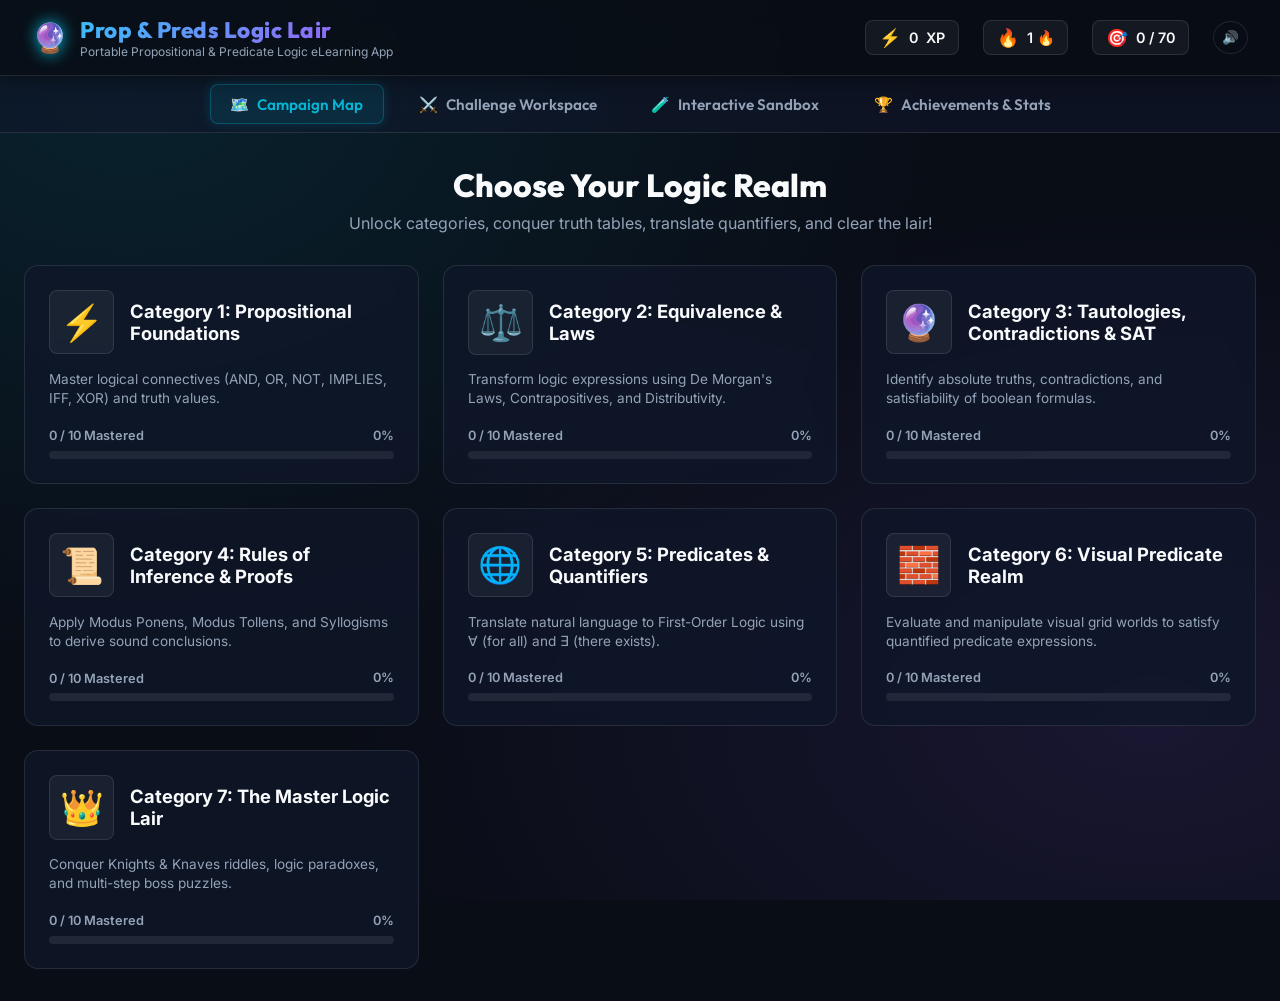
==== index.html @ 4d4c4542 "feat: initialize Prop & Preds Logic Lair web application with logic engine, challenge system, and UI" ====
<!DOCTYPE html>
<html lang="en">
<head>
    <meta charset="UTF-8">
    <meta name="viewport" content="width=device-width, initial-scale=1.0">
    <title>Prop & Preds Logic Lair - Portable eLearning App</title>
    <meta name="description" content="A super portable offline eLearning application to learn and practice Propositional and First-Order Predicate Logic. Shareable via WhatsApp with zero prerequisites.">
    
    <!-- Google Fonts -->
    <link rel="preconnect" href="https://fonts.googleapis.com">
    <link rel="preconnect" href="https://fonts.gstatic.com" crossorigin>
    <link href="https://fonts.googleapis.com/css2?family=Inter:wght@400;500;600;700&family=JetBrains+Mono:wght@500;700&family=Outfit:wght@600;700;800&display=swap" rel="stylesheet">
    
    <style>
/* ==========================================================================
   Prop & Preds Logic Lair - Deep Dark Cyber Gothic Design System
   ========================================================================== */

:root {
    --bg-dark: #090d16;
    --bg-card: rgba(15, 23, 42, 0.75);
    --bg-card-hover: rgba(30, 41, 59, 0.85);
    --border-color: rgba(255, 255, 255, 0.1);
    --border-glow: rgba(6, 182, 212, 0.4);
    
    --primary: #06b6d4;      /* Glowing Cyan */
    --primary-hover: #0891b2;
    --secondary: #8b5cf6;    /* Electric Violet */
    --accent: #f59e0b;       /* Amber Glow */
    --success: #10b981;      /* Emerald Green */
    --danger: #ef4444;       /* Crimson Red */

    --text-main: #f8fafc;
    --text-muted: #94a3b8;
    
    --font-heading: 'Outfit', 'Inter', -apple-system, sans-serif;
    --font-body: 'Inter', -apple-system, sans-serif;
    --font-code: 'JetBrains Mono', 'Fira Code', monospace;

    --shadow-glow: 0 0 20px rgba(6, 182, 212, 0.25);
    --radius-sm: 8px;
    --radius-md: 14px;
    --radius-lg: 20px;
}

* {
    box-sizing: border-box;
    margin: 0;
    padding: 0;
}

body {
    background-color: var(--bg-dark);
    background-image: 
        radial-gradient(at 10% 10%, rgba(6, 182, 212, 0.12) 0px, transparent 50%),
        radial-gradient(at 90% 80%, rgba(139, 92, 246, 0.12) 0px, transparent 50%);
    background-attachment: fixed;
    color: var(--text-main);
    font-family: var(--font-body);
    min-height: 100vh;
    display: flex;
    flex-direction: column;
}

/* Header & App Bar */
.app-header {
    background: rgba(9, 13, 22, 0.85);
    backdrop-filter: blur(12px);
    border-bottom: 1px solid var(--border-color);
    padding: 1rem 2rem;
    position: sticky;
    top: 0;
    z-index: 100;
    display: flex;
    justify-content: space-between;
    align-items: center;
    box-shadow: 0 4px 20px rgba(0, 0, 0, 0.4);
}

.logo-container {
    display: flex;
    align-items: center;
    gap: 0.75rem;
}

.logo-icon {
    font-size: 1.8rem;
    filter: drop-shadow(0 0 8px var(--primary));
}

.logo-text h1 {
    font-family: var(--font-heading);
    font-size: 1.4rem;
    font-weight: 800;
    background: linear-gradient(135deg, #38bdf8, #a855f7);
    -webkit-background-clip: text;
    -webkit-text-fill-color: transparent;
    letter-spacing: 0.5px;
}

.logo-text p {
    font-size: 0.75rem;
    color: var(--text-muted);
}

.header-stats {
    display: flex;
    align-items: center;
    gap: 1.5rem;
}

.stat-pill {
    background: rgba(255, 255, 255, 0.05);
    border: 1px solid var(--border-color);
    border-radius: var(--radius-sm);
    padding: 0.4rem 0.8rem;
    font-size: 0.9rem;
    font-weight: 600;
    display: flex;
    align-items: center;
    gap: 0.5rem;
}

.stat-pill .icon {
    font-size: 1.1rem;
}

.sound-toggle-btn {
    background: transparent;
    border: 1px solid var(--border-color);
    color: var(--text-main);
    padding: 0.5rem;
    border-radius: 50%;
    cursor: pointer;
    transition: all 0.2s ease;
}

.sound-toggle-btn:hover {
    border-color: var(--primary);
    box-shadow: 0 0 10px rgba(6, 182, 212, 0.4);
}

/* Nav Tabs */
.nav-bar {
    background: rgba(15, 23, 42, 0.6);
    border-bottom: 1px solid var(--border-color);
    display: flex;
    justify-content: center;
    gap: 1rem;
    padding: 0.5rem 1rem;
}

.nav-tab-btn {
    background: transparent;
    border: none;
    color: var(--text-muted);
    font-family: var(--font-heading);
    font-size: 0.95rem;
    font-weight: 600;
    padding: 0.6rem 1.2rem;
    border-radius: var(--radius-sm);
    cursor: pointer;
    transition: all 0.2s ease;
    display: flex;
    align-items: center;
    gap: 0.5rem;
}

.nav-tab-btn:hover {
    color: var(--text-main);
    background: rgba(255, 255, 255, 0.05);
}

.nav-tab-btn.active {
    color: var(--primary);
    background: rgba(6, 182, 212, 0.12);
    border: 1px solid rgba(6, 182, 212, 0.3);
    box-shadow: 0 0 12px rgba(6, 182, 212, 0.2);
}

/* Main Layout */
.main-container {
    flex: 1;
    max-width: 1300px;
    width: 100%;
    margin: 0 auto;
    padding: 2rem 1.5rem;
}

.view-panel {
    display: none;
    animation: fadeIn 0.3s ease-in-out;
}

.view-panel.active {
    display: block;
}

@keyframes fadeIn {
    from { opacity: 0; transform: translateY(8px); }
    to { opacity: 1; transform: translateY(0); }
}

/* Category Campaign Map */
.campaign-header {
    text-align: center;
    margin-bottom: 2rem;
}

.campaign-header h2 {
    font-family: var(--font-heading);
    font-size: 2rem;
    font-weight: 800;
    margin-bottom: 0.5rem;
}

.campaign-header p {
    color: var(--text-muted);
}

.categories-grid {
    display: grid;
    grid-template-columns: repeat(auto-fit, minmax(320px, 1fr));
    gap: 1.5rem;
}

.category-card {
    background: var(--bg-card);
    backdrop-filter: blur(10px);
    border: 1px solid var(--border-color);
    border-radius: var(--radius-md);
    padding: 1.5rem;
    transition: all 0.3s ease;
    cursor: pointer;
    position: relative;
    overflow: hidden;
}

.category-card:hover {
    transform: translateY(-4px);
    border-color: var(--category-color, var(--primary));
    box-shadow: 0 8px 30px rgba(0, 0, 0, 0.5), 0 0 15px var(--category-color, var(--primary));
}

.category-header {
    display: flex;
    align-items: center;
    gap: 1rem;
    margin-bottom: 1rem;
}

.category-icon {
    font-size: 2.2rem;
    background: rgba(255, 255, 255, 0.05);
    padding: 0.6rem;
    border-radius: var(--radius-sm);
    border: 1px solid var(--border-color);
}

.category-title h3 {
    font-size: 1.15rem;
    font-weight: 700;
}

.category-desc {
    font-size: 0.85rem;
    color: var(--text-muted);
    margin-bottom: 1.2rem;
    line-height: 1.4;
}

.category-progress {
    display: flex;
    align-items: center;
    justify-content: space-between;
    font-size: 0.8rem;
    font-weight: 600;
    color: var(--text-muted);
}

.progress-bar-bg {
    height: 8px;
    background: rgba(255, 255, 255, 0.08);
    border-radius: 4px;
    overflow: hidden;
    margin-top: 0.5rem;
}

.progress-bar-fill {
    height: 100%;
    background: var(--category-color, var(--primary));
    width: 0%;
    transition: width 0.4s ease;
}

/* Challenge Workspace */
.challenge-workspace {
    display: grid;
    grid-template-columns: 300px 1fr;
    gap: 1.5rem;
}

@media (max-width: 900px) {
    .challenge-workspace {
        grid-template-columns: 1fr;
    }
}

.challenge-sidebar {
    background: var(--bg-card);
    border: 1px solid var(--border-color);
    border-radius: var(--radius-md);
    padding: 1.2rem;
    max-height: calc(100vh - 160px);
    overflow-y: auto;
}

.sidebar-title {
    font-size: 1rem;
    font-weight: 700;
    margin-bottom: 1rem;
    padding-bottom: 0.5rem;
    border-bottom: 1px solid var(--border-color);
}

.challenge-list {
    display: flex;
    flex-direction: column;
    gap: 0.5rem;
}

.challenge-item-btn {
    background: rgba(255, 255, 255, 0.03);
    border: 1px solid var(--border-color);
    color: var(--text-main);
    padding: 0.75rem 1rem;
    border-radius: var(--radius-sm);
    text-align: left;
    cursor: pointer;
    transition: all 0.2s ease;
    display: flex;
    justify-content: space-between;
    align-items: center;
    font-size: 0.88rem;
}

.challenge-item-btn:hover {
    background: rgba(255, 255, 255, 0.08);
    border-color: var(--primary);
}

.challenge-item-btn.active {
    background: rgba(6, 182, 212, 0.15);
    border-color: var(--primary);
    font-weight: 700;
    box-shadow: 0 0 10px rgba(6, 182, 212, 0.2);
}

.challenge-item-btn.completed {
    border-color: var(--success);
}

.challenge-item-btn .status-icon {
    font-size: 1rem;
}

/* Main Challenge Play Area */
.challenge-card {
    background: var(--bg-card);
    backdrop-filter: blur(12px);
    border: 1px solid var(--border-color);
    border-radius: var(--radius-md);
    padding: 2rem;
    box-shadow: 0 10px 40px rgba(0, 0, 0, 0.5);
}

.challenge-meta {
    display: flex;
    justify-content: space-between;
    align-items: center;
    margin-bottom: 1rem;
}

.challenge-badge {
    background: rgba(139, 92, 246, 0.2);
    border: 1px solid rgba(139, 92, 246, 0.4);
    color: #c084fc;
    font-size: 0.75rem;
    font-weight: 700;
    text-transform: uppercase;
    padding: 0.3rem 0.7rem;
    border-radius: 20px;
}

.challenge-xp {
    color: var(--accent);
    font-weight: 700;
    font-size: 0.9rem;
}

.challenge-title {
    font-family: var(--font-heading);
    font-size: 1.6rem;
    margin-bottom: 1rem;
}

.challenge-prompt {
    font-size: 1.1rem;
    color: #e2e8f0;
    margin-bottom: 1.5rem;
    line-height: 1.6;
}

.formula-box {
    background: rgba(0, 0, 0, 0.4);
    border: 1px solid rgba(6, 182, 212, 0.3);
    border-radius: var(--radius-sm);
    padding: 1.2rem;
    text-align: center;
    font-family: var(--font-code);
    font-size: 1.3rem;
    color: #38bdf8;
    margin-bottom: 1.5rem;
    box-shadow: inset 0 0 15px rgba(0, 0, 0, 0.6);
}

.premises-list {
    background: rgba(0, 0, 0, 0.3);
    border-left: 4px solid var(--secondary);
    padding: 1rem 1.5rem;
    margin-bottom: 1.5rem;
    border-radius: 0 var(--radius-sm) var(--radius-sm) 0;
}

.premises-list li {
    font-family: var(--font-code);
    font-size: 1.05rem;
    margin-bottom: 0.4rem;
}

/* Multiple Choice Grid */
.options-grid {
    display: grid;
    grid-template-columns: repeat(auto-fit, minmax(240px, 1fr));
    gap: 1rem;
    margin-bottom: 1.5rem;
}

.option-btn {
    background: rgba(255, 255, 255, 0.04);
    border: 1px solid var(--border-color);
    color: var(--text-main);
    padding: 1rem;
    border-radius: var(--radius-sm);
    font-family: var(--font-body);
    font-size: 1rem;
    cursor: pointer;
    transition: all 0.2s ease;
    text-align: center;
}

.option-btn:hover {
    background: rgba(255, 255, 255, 0.1);
    border-color: var(--primary);
}

.option-btn.selected {
    background: rgba(6, 182, 212, 0.2);
    border-color: var(--primary);
    box-shadow: 0 0 15px rgba(6, 182, 212, 0.3);
}

/* Virtual Logic Keyboard Toolbar */
.logic-keyboard-bar {
    display: flex;
    flex-wrap: wrap;
    gap: 0.4rem;
    margin-top: 0.6rem;
    margin-bottom: 1rem;
}

.logic-key-btn {
    background: rgba(255, 255, 255, 0.06);
    border: 1px solid var(--border-color);
    color: #38bdf8;
    font-family: var(--font-code);
    font-size: 1.1rem;
    font-weight: 700;
    padding: 0.4rem 0.8rem;
    border-radius: 6px;
    cursor: pointer;
    transition: all 0.15s ease;
}

.logic-key-btn:hover {
    background: rgba(6, 182, 212, 0.25);
    border-color: var(--primary);
    color: #ffffff;
}

/* Common Buttons */
.btn {
    padding: 0.75rem 1.5rem;
    border-radius: var(--radius-sm);
    font-family: var(--font-heading);
    font-size: 0.95rem;
    font-weight: 700;
    cursor: pointer;
    transition: all 0.2s ease;
    border: none;
}

.btn-primary {
    background: linear-gradient(135deg, var(--primary), var(--primary-hover));
    color: #ffffff;
    box-shadow: 0 4px 15px rgba(6, 182, 212, 0.3);
}

.btn-primary:hover {
    transform: translateY(-2px);
    box-shadow: 0 6px 20px rgba(6, 182, 212, 0.5);
}

.btn-secondary {
    background: rgba(255, 255, 255, 0.08);
    border: 1px solid var(--border-color);
    color: var(--text-main);
}

.btn-secondary:hover {
    background: rgba(255, 255, 255, 0.15);
}

/* Feedback & Explanation Box */
.feedback-box {
    margin-top: 1.5rem;
    padding: 1.2rem;
    border-radius: var(--radius-sm);
    animation: fadeIn 0.3s ease;
}

.feedback-box.success {
    background: rgba(16, 185, 129, 0.15);
    border: 1px solid var(--success);
    color: #6ee7b7;
}

.feedback-box.error {
    background: rgba(239, 68, 68, 0.15);
    border: 1px solid var(--danger);
    color: #fca5a5;
}

.feedback-box h4 {
    font-size: 1.1rem;
    margin-bottom: 0.4rem;
}

.feedback-box p {
    font-size: 0.95rem;
    line-height: 1.5;
}

/* Predicate World Grid */
.predicate-world-grid {
    display: flex;
    justify-content: center;
    gap: 1.5rem;
    margin: 1.5rem 0;
    flex-wrap: wrap;
}

.world-object-card {
    background: rgba(0, 0, 0, 0.4);
    border: 1px solid var(--border-color);
    border-radius: var(--radius-sm);
    padding: 1.2rem;
    display: flex;
    flex-direction: column;
    align-items: center;
    gap: 0.8rem;
    min-width: 120px;
    transition: all 0.2s ease;
}

.world-object-card.interactive {
    cursor: pointer;
}

.world-object-card.interactive:hover {
    border-color: var(--primary);
    transform: scale(1.05);
    box-shadow: 0 0 15px rgba(6, 182, 212, 0.4);
}

.object-label {
    font-size: 0.85rem;
    color: var(--text-muted);
}

/* Interactive Sandbox Tools */
.sandbox-tabs {
    display: flex;
    gap: 1rem;
    margin-bottom: 1.5rem;
}

.sandbox-tab-btn {
    background: rgba(255, 255, 255, 0.05);
    border: 1px solid var(--border-color);
    color: var(--text-muted);
    padding: 0.75rem 1.5rem;
    border-radius: var(--radius-sm);
    font-family: var(--font-heading);
    font-weight: 600;
    cursor: pointer;
    transition: all 0.2s ease;
}

.sandbox-tab-btn.active {
    background: rgba(139, 92, 246, 0.2);
    border-color: var(--secondary);
    color: #ffffff;
}

.sandbox-panel {
    display: none;
}

.sandbox-panel.active {
    display: block;
}

.input-card {
    background: var(--bg-card);
    border: 1px solid var(--border-color);
    border-radius: var(--radius-md);
    padding: 1.5rem;
    margin-bottom: 1.5rem;
}

.input-card label {
    display: block;
    font-weight: 600;
    margin-bottom: 0.5rem;
}

.input-card input[type="text"] {
    width: 100%;
    background: rgba(0, 0, 0, 0.4);
    border: 1px solid var(--border-color);
    color: var(--text-main);
    font-family: var(--font-code);
    font-size: 1.1rem;
    padding: 0.8rem;
    border-radius: var(--radius-sm);
}

.results-card {
    background: var(--bg-card);
    border: 1px solid var(--border-color);
    border-radius: var(--radius-md);
    padding: 1.5rem;
    margin-top: 1.5rem;
}

.hidden {
    display: none !important;
}

/* Truth Table Styling */
.truth-table {
    width: 100%;
    border-collapse: collapse;
    margin-top: 1rem;
    font-family: var(--font-code);
}

.truth-table th, .truth-table td {
    padding: 0.75rem 1rem;
    border: 1px solid var(--border-color);
    text-align: center;
}

.truth-table th {
    background: rgba(255, 255, 255, 0.06);
    color: var(--primary);
}

.truth-table .result-header {
    background: rgba(139, 92, 246, 0.2);
    color: #c084fc;
}

.val-true {
    color: #4ade80;
    font-weight: 700;
}

.val-false {
    color: #f87171;
    font-weight: 700;
}

.analysis-badge {
    display: inline-block;
    padding: 0.4rem 1rem;
    border-radius: 20px;
    font-weight: 700;
    font-size: 0.9rem;
    margin-bottom: 1rem;
}

.badge-tautology {
    background: rgba(16, 185, 129, 0.2);
    border: 1px solid var(--success);
    color: #6ee7b7;
}

.badge-contradiction {
    background: rgba(239, 68, 68, 0.2);
    border: 1px solid var(--danger);
    color: #fca5a5;
}

.badge-contingency {
    background: rgba(245, 158, 11, 0.2);
    border: 1px solid var(--accent);
    color: #fde047;
}

    </style>
</head>
<body>

    <!-- Header & App Bar -->
    <header class="app-header">
        <div class="logo-container">
            <span class="logo-icon">🔮</span>
            <div class="logo-text">
                <h1>Prop & Preds Logic Lair</h1>
                <p>Portable Propositional & Predicate Logic eLearning App</p>
            </div>
        </div>

        <div class="header-stats">
            <div class="stat-pill" title="Total Experience Points">
                <span class="icon">⚡</span>
                <span id="stat-xp-val">0</span> XP
            </div>
            <div class="stat-pill" title="Current Daily Streak">
                <span class="icon">🔥</span>
                <span id="stat-streak-val">1 🔥</span>
            </div>
            <div class="stat-pill" title="Mastered Challenges">
                <span class="icon">🎯</span>
                <span id="stat-completed-val">0 / 70</span>
            </div>
            <button class="sound-toggle-btn" id="btn-sound-toggle" title="Toggle Sound Effects">🔊</button>
        </div>
    </header>

    <!-- Navigation Tabs -->
    <nav class="nav-bar">
        <button class="nav-tab-btn active" data-view="campaign">
            <span>🗺️</span> Campaign Map
        </button>
        <button class="nav-tab-btn" data-view="workspace">
            <span>⚔️</span> Challenge Workspace
        </button>
        <button class="nav-tab-btn" data-view="sandbox">
            <span>🧪</span> Interactive Sandbox
        </button>
        <button class="nav-tab-btn" data-view="stats">
            <span>🏆</span> Achievements & Stats
        </button>
    </nav>

    <!-- Main Content Container -->
    <main class="main-container">
        
        <!-- View 1: Campaign Map -->
        <section class="view-panel active" id="view-campaign">
            <div class="campaign-header">
                <h2>Choose Your Logic Realm</h2>
                <p>Unlock categories, conquer truth tables, translate quantifiers, and clear the lair!</p>
            </div>

            <div class="categories-grid">
                <!-- Dynamically populated by app.js -->
            </div>
        </section>

        <!-- View 2: Challenge Workspace -->
        <section class="view-panel" id="view-workspace">
            <div class="challenge-workspace">
                <aside class="challenge-sidebar">
                    <div class="sidebar-title">Challenges</div>
                    <div class="challenge-list">
                        <!-- Dynamically populated by app.js -->
                    </div>
                </aside>

                <div class="challenge-main-area">
                    <!-- Dynamically populated by app.js -->
                </div>
            </div>
        </section>

        <!-- View 3: Interactive Sandbox -->
        <section class="view-panel" id="view-sandbox">
            <!-- Rendered by SandboxView module -->
        </section>

        <!-- View 4: Achievements & Stats -->
        <section class="view-panel" id="view-stats">
            <!-- Dynamically populated by app.js -->
        </section>

    </main>

    <script>


/* --- LOGIC PARSER --- */
/**
 * LogicParser - Tokenizer and AST Parser for Propositional and Predicate Logic formulas.
 */

class LogicParser {
    static TOKEN_TYPES = {
        VARIABLE: 'VARIABLE',
        PREDICATE: 'PREDICATE',
        CONSTANT: 'CONSTANT',
        NOT: 'NOT',
        AND: 'AND',
        OR: 'OR',
        IMPLIES: 'IMPLIES',
        IFF: 'IFF',
        XOR: 'XOR',
        FORALL: 'FORALL',
        EXISTS: 'EXISTS',
        LPAREN: 'LPAREN',
        RPAREN: 'RPAREN',
        COMMA: 'COMMA',
        DOT: 'DOT'
    };

    /**
     * Tokenize raw input string into token stream
     */
    static tokenize(input) {
        const tokens = [];
        let i = 0;
        const s = input.trim();

        while (i < s.length) {
            const char = s[i];

            if (/\s/.test(char)) {
                i++;
                continue;
            }

            // Quantifiers: ∀, \A, forall / ∃, \E, exists
            if (char === '∀' || s.substr(i, 7).toLowerCase() === 'forall ') {
                tokens.push({ type: this.TOKEN_TYPES.FORALL, value: '∀' });
                i += (char === '∀' ? 1 : 7);
                continue;
            }
            if (s.substr(i, 2) === '\\A') {
                tokens.push({ type: this.TOKEN_TYPES.FORALL, value: '∀' });
                i += 2;
                continue;
            }

            if (char === '∃' || s.substr(i, 7).toLowerCase() === 'exists ') {
                tokens.push({ type: this.TOKEN_TYPES.EXISTS, value: '∃' });
                i += (char === '∃' ? 1 : 7);
                continue;
            }
            if (s.substr(i, 2) === '\\E') {
                tokens.push({ type: this.TOKEN_TYPES.EXISTS, value: '∃' });
                i += 2;
                continue;
            }

            // Connectives
            if (char === '¬' || char === '~' || char === '!') {
                tokens.push({ type: this.TOKEN_TYPES.NOT, value: '¬' });
                i++;
                continue;
            }
            if (s.substr(i, 3).toLowerCase() === 'not') {
                tokens.push({ type: this.TOKEN_TYPES.NOT, value: '¬' });
                i += 3;
                continue;
            }

            if (char === '↔' || s.substr(i, 3) === '<->' || s.substr(i, 3) === '<=>') {
                tokens.push({ type: this.TOKEN_TYPES.IFF, value: '↔' });
                i += (char === '↔' ? 1 : 3);
                continue;
            }
            if (s.substr(i, 3).toLowerCase() === 'iff') {
                tokens.push({ type: this.TOKEN_TYPES.IFF, value: '↔' });
                i += 3;
                continue;
            }

            if (char === '→' || s.substr(i, 2) === '->' || s.substr(i, 2) === '=>') {
                tokens.push({ type: this.TOKEN_TYPES.IMPLIES, value: '→' });
                i += (char === '→' ? 1 : 2);
                continue;
            }
            if (s.substr(i, 7).toLowerCase() === 'implies') {
                tokens.push({ type: this.TOKEN_TYPES.IMPLIES, value: '→' });
                i += 7;
                continue;
            }

            if (char === '∧' || s.substr(i, 2) === '/\\' || char === '&') {
                tokens.push({ type: this.TOKEN_TYPES.AND, value: '∧' });
                i += (char === '∧' || char === '&' ? 1 : 2);
                continue;
            }
            if (s.substr(i, 3).toLowerCase() === 'and') {
                tokens.push({ type: this.TOKEN_TYPES.AND, value: '∧' });
                i += 3;
                continue;
            }

            if (char === '∨' || s.substr(i, 2) === '\\/' || char === '|') {
                tokens.push({ type: this.TOKEN_TYPES.OR, value: '∨' });
                i += (char === '∨' || char === '|' ? 1 : 2);
                continue;
            }
            if (s.substr(i, 2).toLowerCase() === 'or') {
                tokens.push({ type: this.TOKEN_TYPES.OR, value: '∨' });
                i += 2;
                continue;
            }

            if (char === '⊕') {
                tokens.push({ type: this.TOKEN_TYPES.XOR, value: '⊕' });
                i++;
                continue;
            }
            if (s.substr(i, 3).toLowerCase() === 'xor') {
                tokens.push({ type: this.TOKEN_TYPES.XOR, value: '⊕' });
                i += 3;
                continue;
            }

            if (char === '(') {
                tokens.push({ type: this.TOKEN_TYPES.LPAREN, value: '(' });
                i++;
                continue;
            }

            if (char === ')') {
                tokens.push({ type: this.TOKEN_TYPES.RPAREN, value: ')' });
                i++;
                continue;
            }

            if (char === ',') {
                tokens.push({ type: this.TOKEN_TYPES.COMMA, value: ',' });
                i++;
                continue;
            }

            if (char === '.') {
                tokens.push({ type: this.TOKEN_TYPES.DOT, value: '.' });
                i++;
                continue;
            }

            // Identifiers: Predicates or Variables (e.g. Red(x), P, Q, x, y, z)
            if (/[a-zA-Z_]/.test(char)) {
                let name = '';
                while (i < s.length && /[a-zA-Z0-9_]/.test(s[i])) {
                    name += s[i];
                    i++;
                }
                tokens.push({ type: this.TOKEN_TYPES.VARIABLE, value: name });
                continue;
            }

            throw new Error(`Unexpected character '${char}' at index ${i}`);
        }

        return tokens;
    }

    /**
     * Parse tokens into AST
     */
    static parse(input) {
        const tokens = typeof input === 'string' ? this.tokenize(input) : input;
        let current = 0;

        function peek() {
            return tokens[current];
        }

        function consume(type) {
            const token = tokens[current];
            if (!token || (type && token.type !== type)) {
                throw new Error(`Expected token ${type} but got ${token ? token.type : 'EOF'}`);
            }
            current++;
            return token;
        }

        function parseQuantifier() {
            const token = peek();
            if (token && (token.type === LogicParser.TOKEN_TYPES.FORALL || token.type === LogicParser.TOKEN_TYPES.EXISTS)) {
                const qType = consume().type;
                const varToken = consume(LogicParser.TOKEN_TYPES.VARIABLE);
                
                // Optional dot
                if (peek() && peek().type === LogicParser.TOKEN_TYPES.DOT) {
                    consume(LogicParser.TOKEN_TYPES.DOT);
                }

                const body = parseExpression();
                return {
                    type: qType === LogicParser.TOKEN_TYPES.FORALL ? 'Forall' : 'Exists',
                    variable: varToken.value,
                    body: body
                };
            }
            return parseIff();
        }

        function parseIff() {
            let left = parseImplies();
            while (peek() && peek().type === LogicParser.TOKEN_TYPES.IFF) {
                const op = consume().value;
                const right = parseImplies();
                left = { type: 'BinaryOp', op: '↔', left, right };
            }
            return left;
        }

        function parseImplies() {
            let left = parseOr();
            if (peek() && peek().type === LogicParser.TOKEN_TYPES.IMPLIES) {
                const op = consume().value;
                const right = parseImplies(); // Right associative P -> Q -> R = P -> (Q -> R)
                left = { type: 'BinaryOp', op: '→', left, right };
            }
            return left;
        }

        function parseOr() {
            let left = parseAnd();
            while (peek() && (peek().type === LogicParser.TOKEN_TYPES.OR || peek().type === LogicParser.TOKEN_TYPES.XOR)) {
                const op = consume().value;
                const right = parseAnd();
                left = { type: 'BinaryOp', op, left, right };
            }
            return left;
        }

        function parseAnd() {
            let left = parseNot();
            while (peek() && peek().type === LogicParser.TOKEN_TYPES.AND) {
                const op = consume().value;
                const right = parseNot();
                left = { type: 'BinaryOp', op: '∧', left, right };
            }
            return left;
        }

        function parseNot() {
            if (peek() && peek().type === LogicParser.TOKEN_TYPES.NOT) {
                consume();
                const operand = parseNot();
                return { type: 'UnaryOp', op: '¬', operand };
            }
            return parsePrimary();
        }

        function parsePrimary() {
            const token = peek();
            if (!token) {
                throw new Error('Unexpected end of formula');
            }

            if (token.type === LogicParser.TOKEN_TYPES.LPAREN) {
                consume(LogicParser.TOKEN_TYPES.LPAREN);
                const expr = parseExpression();
                consume(LogicParser.TOKEN_TYPES.RPAREN);
                return expr;
            }

            if (token.type === LogicParser.TOKEN_TYPES.VARIABLE) {
                const varToken = consume();
                // Check if it's a predicate call like Red(x) or LeftOf(x, y)
                if (peek() && peek().type === LogicParser.TOKEN_TYPES.LPAREN) {
                    consume(LogicParser.TOKEN_TYPES.LPAREN);
                    const args = [];
                    if (peek().type !== LogicParser.TOKEN_TYPES.RPAREN) {
                        args.push(consume(LogicParser.TOKEN_TYPES.VARIABLE).value);
                        while (peek() && peek().type === LogicParser.TOKEN_TYPES.COMMA) {
                            consume(LogicParser.TOKEN_TYPES.COMMA);
                            args.push(consume(LogicParser.TOKEN_TYPES.VARIABLE).value);
                        }
                    }
                    consume(LogicParser.TOKEN_TYPES.RPAREN);
                    return { type: 'Predicate', name: varToken.value, args };
                }
                // Proposition variable like P, Q, R or constant
                return { type: 'Variable', name: varToken.value };
            }

            throw new Error(`Unexpected token: ${token.value}`);
        }

        function parseExpression() {
            return parseQuantifier();
        }

        const ast = parseExpression();
        if (current < tokens.length) {
            throw new Error(`Unexpected extra tokens starting at '${tokens[current].value}'`);
        }
        return ast;
    }

    /**
     * Extract all unique proposition variable names from an AST (e.g. P, Q, R)
     */
    static getVariables(ast) {
        const vars = new Set();

        function traverse(node) {
            if (!node) return;
            if (node.type === 'Variable') {
                vars.add(node.name);
            } else if (node.type === 'UnaryOp') {
                traverse(node.operand);
            } else if (node.type === 'BinaryOp') {
                traverse(node.left);
                traverse(node.right);
            } else if (node.type === 'Predicate') {
                // If it's a predicate, we don't treat its parameters as simple boolean vars
            } else if (node.type === 'Forall' || node.type === 'Exists') {
                traverse(node.body);
            }
        }

        traverse(ast);
        return Array.from(vars).sort();
    }
}


/* --- LOGIC EVALUATOR --- */


class Evaluator {
    /**
     * Evaluate a propositional AST under a given variable assignment (e.g., { P: true, Q: false })
     */
    static evaluatePropositional(ast, assignment) {
        if (!ast) return false;

        switch (ast.type) {
            case 'Variable':
                if (ast.name === 'True' || ast.name === 'T' || ast.name === '1') return true;
                if (ast.name === 'False' || ast.name === 'F' || ast.name === '0') return false;
                if (assignment[ast.name] !== undefined) {
                    return Boolean(assignment[ast.name]);
                }
                throw new Error(`Unassigned variable: ${ast.name}`);

            case 'UnaryOp':
                if (ast.op === '¬') {
                    return !this.evaluatePropositional(ast.operand, assignment);
                }
                throw new Error(`Unknown unary operator: ${ast.op}`);

            case 'BinaryOp':
                const leftVal = this.evaluatePropositional(ast.left, assignment);
                const rightVal = this.evaluatePropositional(ast.right, assignment);

                switch (ast.op) {
                    case '∧': return leftVal && rightVal;
                    case '∨': return leftVal || rightVal;
                    case '→': return !leftVal || rightVal;
                    case '↔': return leftVal === rightVal;
                    case '⊕': return leftVal !== rightVal;
                    default:
                        throw new Error(`Unknown binary operator: ${ast.op}`);
                }

            default:
                throw new Error(`Invalid AST node type for propositional logic: ${ast.type}`);
        }
    }

    /**
     * Generate complete truth table for an AST or formula string
     */
    static generateTruthTable(input) {
        const ast = typeof input === 'string' ? LogicParser.parse(input) : input;
        const variables = LogicParser.getVariables(ast);
        const rows = [];
        const numRows = Math.pow(2, variables.length);

        for (let i = 0; i < numRows; i++) {
            const assignment = {};
            // Generate binary truth assignments (reverse order so T appears before F)
            for (let j = 0; j < variables.length; j++) {
                const bit = (i >> (variables.length - 1 - j)) & 1;
                assignment[variables[j]] = bit === 0; // 0 -> True, 1 -> False (Standard truth table convention)
            }

            const result = this.evaluatePropositional(ast, assignment);
            rows.push({
                assignment,
                result
            });
        }

        return {
            variables,
            rows
        };
    }

    /**
     * Classify formula as 'Tautology', 'Contradiction', or 'Contingency'
     */
    static classifyFormula(input) {
        const table = this.generateTruthTable(input);
        const results = table.rows.map(r => r.result);

        const allTrue = results.every(r => r === true);
        const allFalse = results.every(r => r === false);

        if (allTrue) return 'Tautology';
        if (allFalse) return 'Contradiction';
        return 'Contingency';
    }

    /**
     * Check if two formulas are logically equivalent
     */
    static areEquivalent(input1, input2) {
        const ast1 = typeof input1 === 'string' ? LogicParser.parse(input1) : input1;
        const ast2 = typeof input2 === 'string' ? LogicParser.parse(input2) : input2;

        const vars1 = LogicParser.getVariables(ast1);
        const vars2 = LogicParser.getVariables(ast2);

        const allVars = Array.from(new Set([...vars1, ...vars2])).sort();
        const numRows = Math.pow(2, allVars.length);

        for (let i = 0; i < numRows; i++) {
            const assignment = {};
            for (let j = 0; j < allVars.length; j++) {
                const bit = (i >> (allVars.length - 1 - j)) & 1;
                assignment[allVars[j]] = bit === 0;
            }

            const res1 = this.evaluatePropositional(ast1, assignment);
            const res2 = this.evaluatePropositional(ast2, assignment);

            if (res1 !== res2) return false;
        }

        return true;
    }

    /**
     * Evaluate a First-Order Predicate Logic AST over a finite domain of objects
     * @param {Object} ast - Parsed AST
     * @param {Array<Object>} domain - List of domain items e.g., [{id: 'A', shape: 'square', color: 'red'}, ...]
     * @param {Object} predicates - Map of predicate functions e.g., { Red: (obj) => obj.color === 'red' }
     * @param {Object} varEnv - Current variable assignments mapping bound variable names to domain items
     */
    static evaluatePredicate(ast, domain, predicates, varEnv = {}) {
        if (!ast) return false;

        switch (ast.type) {
            case 'Predicate':
                const predFn = predicates[ast.name];
                if (!predFn) {
                    throw new Error(`Undefined predicate: ${ast.name}`);
                }
                const args = ast.args.map(argName => {
                    if (varEnv[argName] !== undefined) return varEnv[argName];
                    const constObj = domain.find(d => d.id === argName || d.name === argName);
                    if (constObj) return constObj;
                    throw new Error(`Unbound variable or constant: ${argName}`);
                });
                return Boolean(predFn(...args));

            case 'UnaryOp':
                if (ast.op === '¬') {
                    return !this.evaluatePredicate(ast.operand, domain, predicates, varEnv);
                }
                throw new Error(`Unknown unary operator: ${ast.op}`);

            case 'BinaryOp':
                const leftVal = this.evaluatePredicate(ast.left, domain, predicates, varEnv);
                const rightVal = this.evaluatePredicate(ast.right, domain, predicates, varEnv);

                switch (ast.op) {
                    case '∧': return leftVal && rightVal;
                    case '∨': return leftVal || rightVal;
                    case '→': return !leftVal || rightVal;
                    case '↔': return leftVal === rightVal;
                    case '⊕': return leftVal !== rightVal;
                    default:
                        throw new Error(`Unknown binary operator: ${ast.op}`);
                }

            case 'Forall':
                // Must hold for ALL elements in domain
                return domain.every(item => {
                    const newEnv = { ...varEnv, [ast.variable]: item };
                    return this.evaluatePredicate(ast.body, domain, predicates, newEnv);
                });

            case 'Exists':
                // Must hold for AT LEAST ONE element in domain
                return domain.some(item => {
                    const newEnv = { ...varEnv, [ast.variable]: item };
                    return this.evaluatePredicate(ast.body, domain, predicates, newEnv);
                });

            case 'Variable':
                // Boolean constant or bound boolean variable
                if (ast.name === 'True' || ast.name === 'T') return true;
                if (ast.name === 'False' || ast.name === 'F') return false;
                if (typeof varEnv[ast.name] === 'boolean') return varEnv[ast.name];
                throw new Error(`Variable ${ast.name} evaluated in predicate context without predicate wrapper.`);

            default:
                throw new Error(`Invalid AST node type for predicate logic: ${ast.type}`);
        }
    }
}


/* --- CHALLENGES DATA --- */
/**
 * Challenges Data Bank for Prop & Preds Logic Lair
 * 70+ Challenges organized across 7 categories
 */

const CATEGORIES = [
    {
        id: 'cat_foundations',
        name: 'Category 1: Propositional Foundations',
        icon: '⚡',
        description: 'Master logical connectives (AND, OR, NOT, IMPLIES, IFF, XOR) and truth values.',
        color: '#06b6d4'
    },
    {
        id: 'cat_equivalences',
        name: 'Category 2: Equivalence & Laws',
        icon: '⚖️',
        description: "Transform logic expressions using De Morgan's Laws, Contrapositives, and Distributivity.",
        color: '#3b82f6'
    },
    {
        id: 'cat_tautologies',
        name: 'Category 3: Tautologies, Contradictions & SAT',
        icon: '🔮',
        description: 'Identify absolute truths, contradictions, and satisfiability of boolean formulas.',
        color: '#8b5cf6'
    },
    {
        id: 'cat_inference',
        name: 'Category 4: Rules of Inference & Proofs',
        icon: '📜',
        description: 'Apply Modus Ponens, Modus Tollens, and Syllogisms to derive sound conclusions.',
        color: '#ec4899'
    },
    {
        id: 'cat_quantifiers',
        name: 'Category 5: Predicates & Quantifiers',
        icon: '🌐',
        description: 'Translate natural language to First-Order Logic using ∀ (for all) and ∃ (there exists).',
        color: '#10b981'
    },
    {
        id: 'cat_predicate_realm',
        name: 'Category 6: Visual Predicate Realm',
        icon: '🧱',
        description: 'Evaluate and manipulate visual grid worlds to satisfy quantified predicate expressions.',
        color: '#f59e0b'
    },
    {
        id: 'cat_master_lair',
        name: 'Category 7: The Master Logic Lair',
        icon: '👑',
        description: 'Conquer Knights & Knaves riddles, logic paradoxes, and multi-step boss puzzles.',
        color: '#ef4444'
    }
];

const CHALLENGES = [
    // ==========================================
    // CATEGORY 1: PROPOSITIONAL FOUNDATIONS (10 Challenges)
    // ==========================================
    {
        id: 'fnd_1',
        categoryId: 'cat_foundations',
        title: 'The Negation Gate',
        type: 'truth_value',
        prompt: 'Given that proposition P is FALSE, what is the truth value of ¬P?',
        formula: '¬P',
        assignment: { P: false },
        options: ['True', 'False'],
        correctAnswer: 'True',
        hint: 'The negation operator ¬ flips True to False, and False to True.',
        explanation: '¬(False) = True.',
        xp: 50
    },
    {
        id: 'fnd_2',
        categoryId: 'cat_foundations',
        title: 'Conjunction Connection',
        type: 'truth_value',
        prompt: 'Given P = TRUE and Q = FALSE, calculate the truth value of P ∧ Q.',
        formula: 'P ∧ Q',
        assignment: { P: true, Q: false },
        options: ['True', 'False'],
        correctAnswer: 'False',
        hint: 'A conjunction (∧) is only TRUE when BOTH P and Q are TRUE.',
        explanation: 'True ∧ False = False.',
        xp: 50
    },
    {
        id: 'fnd_3',
        categoryId: 'cat_foundations',
        title: 'Disjunction Domain',
        type: 'truth_value',
        prompt: 'Given P = FALSE and Q = TRUE, calculate the truth value of P ∨ Q.',
        formula: 'P ∨ Q',
        assignment: { P: false, Q: true },
        options: ['True', 'False'],
        correctAnswer: 'True',
        hint: 'A disjunction (∨) is TRUE if AT LEAST ONE component is TRUE.',
        explanation: 'False ∨ True = True.',
        xp: 50
    },
    {
        id: 'fnd_4',
        categoryId: 'cat_foundations',
        title: 'The Conditional Trap',
        type: 'truth_value',
        prompt: 'Given P = FALSE and Q = FALSE, what is the truth value of P → Q?',
        formula: 'P → Q',
        assignment: { P: false, Q: false },
        options: ['True', 'False'],
        correctAnswer: 'True',
        hint: 'An implication P → Q is vacuously TRUE whenever the premise P is FALSE!',
        explanation: 'False → False is TRUE (vacuous truth).',
        xp: 60
    },
    {
        id: 'fnd_5',
        categoryId: 'cat_foundations',
        title: 'Broken Promise',
        type: 'truth_value',
        prompt: 'Given P = TRUE and Q = FALSE, what is the truth value of P → Q?',
        formula: 'P → Q',
        assignment: { P: true, Q: false },
        options: ['True', 'False'],
        correctAnswer: 'False',
        hint: 'P → Q is ONLY false when a True premise leads to a False conclusion.',
        explanation: 'True → False is FALSE.',
        xp: 60
    },
    {
        id: 'fnd_6',
        categoryId: 'cat_foundations',
        title: 'Biconditional Balance',
        type: 'truth_value',
        prompt: 'Given P = FALSE and Q = FALSE, calculate P ↔ Q.',
        formula: 'P ↔ Q',
        assignment: { P: false, Q: false },
        options: ['True', 'False'],
        correctAnswer: 'True',
        hint: 'A biconditional P ↔ Q is TRUE when both P and Q have the EXACT SAME truth value.',
        explanation: 'False ↔ False is TRUE because both sides match.',
        xp: 60
    },
    {
        id: 'fnd_7',
        categoryId: 'cat_foundations',
        title: 'Exclusive Or Mystery',
        type: 'truth_value',
        prompt: 'Given P = TRUE and Q = TRUE, calculate P ⊕ Q.',
        formula: 'P ⊕ Q',
        assignment: { P: true, Q: true },
        options: ['True', 'False'],
        correctAnswer: 'False',
        hint: 'XOR (⊕) is TRUE when ONE or the OTHER is true, but NOT BOTH.',
        explanation: 'True ⊕ True = False.',
        xp: 60
    },
    {
        id: 'fnd_8',
        categoryId: 'cat_foundations',
        title: 'Compound Evaluation',
        type: 'truth_value',
        prompt: 'Given P = TRUE, Q = FALSE, R = TRUE, calculate (P ∧ Q) ∨ ¬R.',
        formula: '(P ∧ Q) ∨ ¬R',
        assignment: { P: true, Q: false, R: true },
        options: ['True', 'False'],
        correctAnswer: 'False',
        hint: 'First compute (True ∧ False), then compute ¬True, then combine with ∨.',
        explanation: '(True ∧ False) = False. ¬True = False. False ∨ False = False.',
        xp: 70
    },
    {
        id: 'fnd_9',
        categoryId: 'cat_foundations',
        title: 'Nested Implication',
        type: 'truth_value',
        prompt: 'Given P = TRUE, Q = FALSE, R = FALSE, calculate P → (Q → R).',
        formula: 'P → (Q → R)',
        assignment: { P: true, Q: false, R: false },
        options: ['True', 'False'],
        correctAnswer: 'True',
        hint: 'Evaluate the inner implication (Q → R) first.',
        explanation: 'Q → R is False → False = True. Then P → True is True → True = True.',
        xp: 75
    },
    {
        id: 'fnd_10',
        categoryId: 'cat_foundations',
        title: 'Complex Expression Trial',
        type: 'truth_value',
        prompt: 'Given P = FALSE, Q = TRUE, R = TRUE, calculate ¬(P ∨ Q) ↔ (¬P ∧ ¬Q).',
        formula: '¬(P ∨ Q) ↔ (¬P ∧ ¬Q)',
        assignment: { P: false, Q: true, R: true },
        options: ['True', 'False'],
        correctAnswer: 'True',
        hint: 'This evaluates De Morgan\'s Law. Both sides will always yield the same result!',
        explanation: 'Left side: ¬(False ∨ True) = ¬True = False. Right side: ¬False ∧ ¬True = True ∧ False = False. False ↔ False = True.',
        xp: 80
    },

    // ==========================================
    // CATEGORY 2: EQUIVALENCE & LAWS (10 Challenges)
    // ==========================================
    {
        id: 'eqv_1',
        categoryId: 'cat_equivalences',
        title: "De Morgan's Law for AND",
        type: 'equivalence',
        prompt: 'According to De Morgan\'s Law, what is the logical equivalent of ¬(P ∧ Q)?',
        targetFormula: '¬(P ∧ Q)',
        options: ['¬P ∨ ¬Q', '¬P ∧ ¬Q', 'P ∨ Q', '¬P → Q'],
        correctAnswer: '¬P ∨ ¬Q',
        hint: 'Negating a conjunction flips the ∧ to ∨ and negates both variables.',
        explanation: '¬(P ∧ Q) ≡ ¬P ∨ ¬Q.',
        xp: 70
    },
    {
        id: 'eqv_2',
        categoryId: 'cat_equivalences',
        title: "De Morgan's Law for OR",
        type: 'equivalence',
        prompt: 'What is the logical equivalent of ¬(P ∨ Q)?',
        targetFormula: '¬(P ∨ Q)',
        options: ['¬P ∧ ¬Q', '¬P ∨ ¬Q', 'P ∧ Q', 'P → ¬Q'],
        correctAnswer: '¬P ∧ ¬Q',
        hint: 'Negating a disjunction flips ∨ to ∧ and negates both variables.',
        explanation: '¬(P ∨ Q) ≡ ¬P ∧ ¬Q.',
        xp: 70
    },
    {
        id: 'eqv_3',
        categoryId: 'cat_equivalences',
        title: 'Implication Elimination Law',
        type: 'equivalence',
        prompt: 'Express the implication P → Q using only NOT (¬) and OR (∨).',
        targetFormula: 'P → Q',
        options: ['¬P ∨ Q', 'P ∨ ¬Q', '¬(P ∧ Q)', 'P ∧ ¬Q'],
        correctAnswer: '¬P ∨ Q',
        hint: 'P → Q means "either P is false OR Q is true".',
        explanation: 'P → Q ≡ ¬P ∨ Q.',
        xp: 75
    },
    {
        id: 'eqv_4',
        categoryId: 'cat_equivalences',
        title: 'The Law of Contrapositive',
        type: 'equivalence',
        prompt: 'Which statement is logically equivalent to the implication P → Q?',
        targetFormula: 'P → Q',
        options: ['¬Q → ¬P', 'Q → P', '¬P → ¬Q', 'P ∧ Q'],
        correctAnswer: '¬Q → ¬P',
        hint: 'The contrapositive flips the hypothesis and conclusion AND negates both.',
        explanation: 'P → Q ≡ ¬Q → ¬P.',
        xp: 80
    },
    {
        id: 'eqv_5',
        categoryId: 'cat_equivalences',
        title: 'Double Negation Law',
        type: 'equivalence',
        prompt: 'Simplify the expression ¬(¬(¬P)).',
        targetFormula: '¬(¬(¬P))',
        options: ['¬P', 'P', 'P ∧ P', 'True'],
        correctAnswer: '¬P',
        hint: 'Two negations cancel each other out. Three negations leave one remaining.',
        explanation: '¬(¬(¬P)) ≡ ¬(P) ≡ ¬P.',
        xp: 60
    },
    {
        id: 'eqv_6',
        categoryId: 'cat_equivalences',
        title: 'Absorption Law',
        type: 'equivalence',
        prompt: 'What does the expression P ∧ (P ∨ Q) simplify to?',
        targetFormula: 'P ∧ (P ∨ Q)',
        options: ['P', 'Q', 'P ∧ Q', 'P ∨ Q'],
        correctAnswer: 'P',
        hint: 'If P is true, P ∧ (true ∨ Q) = P. If P is false, false ∧ (false ∨ Q) = false.',
        explanation: 'By the Absorption Law, P ∧ (P ∨ Q) ≡ P.',
        xp: 80
    },
    {
        id: 'eqv_7',
        categoryId: 'cat_equivalences',
        title: 'Distributive Law Transformation',
        type: 'equivalence',
        prompt: 'Distribute AND over OR in the formula: P ∧ (Q ∨ R).',
        targetFormula: 'P ∧ (Q ∨ R)',
        options: ['(P ∧ Q) ∨ (P ∧ R)', '(P ∨ Q) ∧ (P ∨ R)', '(P ∧ Q) ∧ R', 'P ∨ (Q ∧ R)'],
        correctAnswer: '(P ∧ Q) ∨ (P ∧ R)',
        hint: 'Just like algebra: a * (b + c) = (a * b) + (a * c).',
        explanation: 'P ∧ (Q ∨ R) ≡ (P ∧ Q) ∨ (P ∧ R).',
        xp: 85
    },
    {
        id: 'eqv_8',
        categoryId: 'cat_equivalences',
        title: 'Biconditional Expansion',
        type: 'equivalence',
        prompt: 'Express P ↔ Q using implications and conjunction (∧).',
        targetFormula: 'P ↔ Q',
        options: ['(P → Q) ∧ (Q → P)', '(P → Q) ∨ (Q → P)', '(P ∧ Q) ∨ (¬P ∧ ¬Q)', '¬P ↔ ¬Q'],
        correctAnswer: '(P → Q) ∧ (Q → P)',
        hint: 'Biconditional means P implies Q AND Q implies P.',
        explanation: 'P ↔ Q ≡ (P → Q) ∧ (Q → P).',
        xp: 85
    },
    {
        id: 'eqv_9',
        categoryId: 'cat_equivalences',
        title: 'Negation of Implication',
        type: 'equivalence',
        prompt: 'What is the logical negation of P → Q (i.e. ¬(P → Q))?',
        targetFormula: '¬(P → Q)',
        options: ['P ∧ ¬Q', '¬P ∨ Q', 'P → ¬Q', '¬P ∧ Q'],
        correctAnswer: 'P ∧ ¬Q',
        hint: 'Recall P → Q ≡ ¬P ∨ Q. Negating that gives ¬(¬P ∨ Q) = P ∧ ¬Q.',
        explanation: '¬(P → Q) ≡ P ∧ ¬Q (Premise occurs BUT conclusion fails).',
        xp: 90
    },
    {
        id: 'eqv_10',
        categoryId: 'cat_equivalences',
        title: 'Custom Equivalence Crafting',
        type: 'equivalence_input',
        prompt: 'Type an equivalent expression for ¬(P → Q) using only P, Q, ∧, ∨, ¬.',
        targetFormula: 'P ∧ ¬Q',
        hint: 'Use the logic symbol buttons or type P & ~Q.',
        explanation: 'P ∧ ¬Q is equivalent to ¬(P → Q).',
        xp: 100
    },

    // ==========================================
    // CATEGORY 3: TAUTOLOGIES, CONTRADICTIONS & SAT (10 Challenges)
    // ==========================================
    {
        id: 'tau_1',
        categoryId: 'cat_tautologies',
        title: 'Law of Excluded Middle',
        type: 'classification',
        prompt: 'Classify the formula P ∨ ¬P:',
        formula: 'P ∨ ¬P',
        options: ['Tautology', 'Contradiction', 'Contingency'],
        correctAnswer: 'Tautology',
        hint: 'A proposition is either true or false. One of P or ¬P MUST be true!',
        explanation: 'P ∨ ¬P is always True regardless of P (Tautology).',
        xp: 60
    },
    {
        id: 'tau_2',
        categoryId: 'cat_tautologies',
        title: 'Law of Non-Contradiction',
        type: 'classification',
        prompt: 'Classify the formula P ∧ ¬P:',
        formula: 'P ∧ ¬P',
        options: ['Contradiction', 'Tautology', 'Contingency'],
        correctAnswer: 'Contradiction',
        hint: 'Can a statement be both True AND False at the same time?',
        explanation: 'P ∧ ¬P is always False (Contradiction).',
        xp: 60
    },
    {
        id: 'tau_3',
        categoryId: 'cat_tautologies',
        title: 'Self-Implication',
        type: 'classification',
        prompt: 'Classify the formula P → P:',
        formula: 'P → P',
        options: ['Tautology', 'Contradiction', 'Contingency'],
        correctAnswer: 'Tautology',
        hint: 'If P is True, True → True is True. If P is False, False → False is True.',
        explanation: 'P → P is always True (Tautology).',
        xp: 65
    },
    {
        id: 'tau_4',
        categoryId: 'cat_tautologies',
        title: 'Variable Contingency',
        type: 'classification',
        prompt: 'Classify the formula P → Q:',
        formula: 'P → Q',
        options: ['Contingency', 'Tautology', 'Contradiction'],
        correctAnswer: 'Contingency',
        hint: 'Is P → Q true for some assignments and false for others?',
        explanation: 'P → Q is True when P=F or Q=T, but False when P=T, Q=F. Therefore it is a Contingency.',
        xp: 65
    },
    {
        id: 'tau_5',
        categoryId: 'cat_tautologies',
        title: 'Modus Ponens Form',
        type: 'classification',
        prompt: 'Classify the formula ((P → Q) ∧ P) → Q:',
        formula: '((P → Q) ∧ P) → Q',
        options: ['Tautology', 'Contradiction', 'Contingency'],
        correctAnswer: 'Tautology',
        hint: 'This is the logical principle of Modus Ponens expressed as a single conditional statement.',
        explanation: '((P → Q) ∧ P) → Q is a Tautology.',
        xp: 80
    },
    {
        id: 'tau_6',
        categoryId: 'cat_tautologies',
        title: 'Explosion Principle',
        type: 'classification',
        prompt: 'Classify the formula (P ∧ ¬P) → Q:',
        formula: '(P ∧ ¬P) → Q',
        options: ['Tautology', 'Contradiction', 'Contingency'],
        correctAnswer: 'Tautology',
        hint: 'Principle of Explosion (Ex Falso Quodlibet): from a contradiction, anything follows!',
        explanation: '(P ∧ ¬P) is always False. False → Q is always True!',
        xp: 85
    },
    {
        id: 'tau_7',
        categoryId: 'cat_tautologies',
        title: 'Satisfiability Test 1',
        type: 'classification',
        prompt: 'Is the formula (P ∨ Q) ∧ (¬P ∨ ¬Q) Satisfiable?',
        formula: '(P ∨ Q) ∧ (¬P ∨ ¬Q)',
        options: ['Satisfiable (Contingency)', 'Unsatisfiable (Contradiction)', 'Tautology'],
        correctAnswer: 'Satisfiable (Contingency)',
        hint: 'Can you find at least ONE assignment of P and Q that makes the formula TRUE?',
        explanation: 'Setting P=True, Q=False makes the formula TRUE. So it is Satisfiable!',
        xp: 80
    },
    {
        id: 'tau_8',
        categoryId: 'cat_tautologies',
        title: 'Satisfiability Trap',
        type: 'classification',
        prompt: 'Classify the formula (P → Q) ∧ (P ∧ ¬Q):',
        formula: '(P → Q) ∧ (P ∧ ¬Q)',
        options: ['Contradiction', 'Tautology', 'Contingency'],
        correctAnswer: 'Contradiction',
        hint: 'Notice that (P ∧ ¬Q) is the exact negation of (P → Q).',
        explanation: 'Formula has form A ∧ ¬A, which is always a Contradiction.',
        xp: 85
    },
    {
        id: 'tau_9',
        categoryId: 'cat_tautologies',
        title: 'Hypothetical Syllogism Form',
        type: 'classification',
        prompt: 'Classify the formula ((P → Q) ∧ (Q → R)) → (P → R):',
        formula: '((P → Q) ∧ (Q → R)) → (P → R)',
        options: ['Tautology', 'Contradiction', 'Contingency'],
        correctAnswer: 'Tautology',
        hint: 'Transitivity of implication: if P implies Q and Q implies R, then P implies R.',
        explanation: 'This statement is a fundamental Tautology.',
        xp: 90
    },
    {
        id: 'tau_10',
        categoryId: 'cat_tautologies',
        title: 'Peirce\'s Law',
        type: 'classification',
        prompt: 'Classify Peirce\'s Law: ((P → Q) → P) → P:',
        formula: '((P → Q) → P) → P',
        options: ['Tautology', 'Contradiction', 'Contingency'],
        correctAnswer: 'Tautology',
        hint: 'Test both P=True and P=False in your head or build a 4-row truth table.',
        explanation: 'Peirce\'s Law is a valid tautology in classical logic!',
        xp: 100
    },

    // ==========================================
    // CATEGORY 4: RULES OF INFERENCE & PROOFS (10 Challenges)
    // ==========================================
    {
        id: 'inf_1',
        categoryId: 'cat_inference',
        title: 'Modus Ponens Trial',
        type: 'natural_deduction',
        premises: ['P → Q', 'P'],
        prompt: 'Given premises (1) P → Q and (2) P, what valid conclusion follows by Modus Ponens?',
        options: ['Q', '¬Q', '¬P', 'P ∧ Q'],
        correctAnswer: 'Q',
        hint: 'Modus Ponens: If P implies Q, and P is true, then Q MUST be true.',
        explanation: 'From P → Q and P, we infer Q.',
        xp: 70
    },
    {
        id: 'inf_2',
        categoryId: 'cat_inference',
        title: 'Modus Tollens Defense',
        type: 'natural_deduction',
        premises: ['P → Q', '¬Q'],
        prompt: 'Given premises (1) P → Q and (2) ¬Q, what valid conclusion follows by Modus Tollens?',
        options: ['¬P', 'P', 'Q', '¬Q → P'],
        correctAnswer: '¬P',
        hint: 'Modus Tollens: Denying the conclusion (¬Q) denies the premise (¬P).',
        explanation: 'From P → Q and ¬Q, we infer ¬P.',
        xp: 75
    },
    {
        id: 'inf_3',
        categoryId: 'cat_inference',
        title: 'Disjunctive Syllogism',
        type: 'natural_deduction',
        premises: ['P ∨ Q', '¬P'],
        prompt: 'Given premises (1) P ∨ Q and (2) ¬P, what valid conclusion follows by Disjunctive Syllogism?',
        options: ['Q', 'P', '¬Q', 'P ∧ Q'],
        correctAnswer: 'Q',
        hint: 'If one option of an OR statement is ruled out, the remaining option must hold.',
        explanation: 'From P ∨ Q and ¬P, we infer Q.',
        xp: 75
    },
    {
        id: 'inf_4',
        categoryId: 'cat_inference',
        title: 'Hypothetical Syllogism Chain',
        type: 'natural_deduction',
        premises: ['P → Q', 'Q → R'],
        prompt: 'Given premises (1) P → Q and (2) Q → R, what single implication follows?',
        options: ['P → R', 'R → P', 'P ∧ R', 'Q → P'],
        correctAnswer: 'P → R',
        hint: 'Chain the implications together from P to Q to R.',
        explanation: 'Hypothetical Syllogism yields P → R.',
        xp: 80
    },
    {
        id: 'inf_5',
        categoryId: 'cat_inference',
        title: 'Affirming the Consequent Fallacy',
        type: 'natural_deduction',
        premises: ['P → Q', 'Q'],
        prompt: 'Premises: (1) If it rains, the grass is wet (P → Q). (2) The grass is wet (Q). Can we conclude P (It rained)?',
        options: ['Invalid Fallacy (No conclusion)', 'Valid: P must be true', 'Valid: ¬P must be true'],
        correctAnswer: 'Invalid Fallacy (No conclusion)',
        hint: 'Could the grass be wet for another reason (e.g. sprinkler)?',
        explanation: 'Affirming the consequent (inferring P from P → Q and Q) is a formal logical fallacy!',
        xp: 85
    },
    {
        id: 'inf_6',
        categoryId: 'cat_inference',
        title: 'Denying the Antecedent Fallacy',
        type: 'natural_deduction',
        premises: ['P → Q', '¬P'],
        prompt: 'Premises: (1) P → Q, (2) ¬P. Can we validly conclude ¬Q?',
        options: ['Invalid Fallacy', 'Valid by Modus Tollens', 'Valid by Disjunctive Syllogism'],
        correctAnswer: 'Invalid Fallacy',
        hint: 'Denying the hypothesis does not guarantee the conclusion is false.',
        explanation: 'Denying the antecedent is a logical fallacy.',
        xp: 85
    },
    {
        id: 'inf_7',
        categoryId: 'cat_inference',
        title: 'Conjunction Introduction',
        type: 'natural_deduction',
        premises: ['P', 'Q'],
        prompt: 'Given independent premises P and Q, what rule lets us conclude P ∧ Q?',
        options: ['Conjunction Introduction', 'Simplification', 'Addition', 'Resolution'],
        correctAnswer: 'Conjunction Introduction',
        hint: 'Combining two separate true statements with AND is Conjunction Introduction.',
        explanation: 'P, Q ⊢ P ∧ Q by Conjunction Introduction.',
        xp: 70
    },
    {
        id: 'inf_8',
        categoryId: 'cat_inference',
        title: 'Resolution Rule',
        type: 'natural_deduction',
        premises: ['P ∨ Q', '¬P ∨ R'],
        prompt: 'Apply the Resolution rule to premises (P ∨ Q) and (¬P ∨ R):',
        options: ['Q ∨ R', 'P ∨ R', 'Q ∧ R', '¬Q ∨ R'],
        correctAnswer: 'Q ∨ R',
        hint: 'Cancel out the complementary literal P and ¬P.',
        explanation: '(P ∨ Q) ∧ (¬P ∨ R) ⊢ Q ∨ R by Resolution.',
        xp: 90
    },
    {
        id: 'inf_9',
        categoryId: 'cat_inference',
        title: 'Multi-Step Proof Challenge',
        type: 'natural_deduction',
        premises: ['P → Q', 'Q → ¬R', 'R'],
        prompt: 'Premises: (1) P → Q, (2) Q → ¬R, (3) R. What is the truth value of P?',
        options: ['P is FALSE', 'P is TRUE', 'Cannot be determined'],
        correctAnswer: 'P is FALSE',
        hint: 'Step 1: From Q → ¬R and R (¬(¬R)), use Modus Tollens to get ¬Q. Step 2: From P → Q and ¬Q, use Modus Tollens to get ¬P.',
        explanation: 'R implies ¬(¬R). Modus Tollens on (2) gives ¬Q. Modus Tollens on (1) gives ¬P (P is FALSE).',
        xp: 95
    },
    {
        id: 'inf_10',
        categoryId: 'cat_inference',
        title: 'Constructive Dilemma',
        type: 'natural_deduction',
        premises: ['(P → Q) ∧ (R → S)', 'P ∨ R'],
        prompt: 'Given premises ((P → Q) ∧ (R → S)) and (P ∨ R), what follows?',
        options: ['Q ∨ S', 'Q ∧ S', 'P ∧ R', '¬Q ∨ ¬S'],
        correctAnswer: 'Q ∨ S',
        hint: 'Since either P or R is true, either Q or S must be true.',
        explanation: 'This is the Constructive Dilemma rule of inference.',
        xp: 100
    },

    // ==========================================
    // CATEGORY 5: PREDICATES & QUANTIFIERS (10 Challenges)
    // ==========================================
    {
        id: 'qnt_1',
        categoryId: 'cat_quantifiers',
        title: 'Universal Quantifier Basics',
        type: 'translation',
        prompt: 'Translate to formal logic: "Every object x is Red."',
        options: ['∀x Red(x)', '∃x Red(x)', '∀x ¬Red(x)', 'Red(x)'],
        correctAnswer: '∀x Red(x)',
        hint: '"Every" or "All" corresponds to the Universal Quantifier ∀.',
        explanation: '∀x Red(x) means for all x, x is Red.',
        xp: 70
    },
    {
        id: 'qnt_2',
        categoryId: 'cat_quantifiers',
        title: 'Existential Quantifier Basics',
        type: 'translation',
        prompt: 'Translate to formal logic: "There exists at least one square object x."',
        options: ['∃x Square(x)', '∀x Square(x)', '¬∃x Square(x)', 'Square(x)'],
        correctAnswer: '∃x Square(x)',
        hint: '"There exists" or "Some" corresponds to the Existential Quantifier ∃.',
        explanation: '∃x Square(x) means there exists x such that x is a Square.',
        xp: 70
    },
    {
        id: 'qnt_3',
        categoryId: 'cat_quantifiers',
        title: 'All Humans are Mortal',
        type: 'translation',
        prompt: 'Translate: "All humans are mortal." (H(x): x is human, M(x): x is mortal)',
        options: ['∀x (H(x) → M(x))', '∀x (H(x) ∧ M(x))', '∃x (H(x) → M(x))', '∀x (M(x) → H(x))'],
        correctAnswer: '∀x (H(x) → M(x))',
        hint: 'Universal statements ("All A are B") use implication (→), NOT conjunction (∧).',
        explanation: '∀x (H(x) → M(x)). Note: using ∧ would mean EVERY object in the universe is both human and mortal!',
        xp: 80
    },
    {
        id: 'qnt_4',
        categoryId: 'cat_quantifiers',
        title: 'Some Dragons are Friendly',
        type: 'translation',
        prompt: 'Translate: "Some dragons are friendly." (D(x): x is dragon, F(x): x is friendly)',
        options: ['∃x (D(x) ∧ F(x))', '∃x (D(x) → F(x))', '∀x (D(x) ∧ F(x))', '∀x (D(x) → F(x))'],
        correctAnswer: '∃x (D(x) ∧ F(x))',
        hint: 'Existential statements ("Some A are B") use conjunction (∧), NOT implication (→).',
        explanation: '∃x (D(x) ∧ F(x)) means there exists an x that IS a dragon AND IS friendly.',
        xp: 80
    },
    {
        id: 'qnt_5',
        categoryId: 'cat_quantifiers',
        title: 'Negation of Universal Quantifier',
        type: 'equivalence',
        prompt: 'What is the logical equivalent of ¬∀x P(x)?',
        targetFormula: '¬∀x P(x)',
        options: ['∃x ¬P(x)', '∀x ¬P(x)', '¬∃x P(x)', '∃x P(x)'],
        correctAnswer: '∃x ¬P(x)',
        hint: '"Not all x have P" is equivalent to "There exists at least one x that does NOT have P".',
        explanation: '¬∀x P(x) ≡ ∃x ¬P(x).',
        xp: 85
    },
    {
        id: 'qnt_6',
        categoryId: 'cat_quantifiers',
        title: 'Negation of Existential Quantifier',
        type: 'equivalence',
        prompt: 'What is the logical equivalent of ¬∃x P(x)?',
        targetFormula: '¬∃x P(x)',
        options: ['∀x ¬P(x)', '∃x ¬P(x)', '∀x P(x)', '¬∀x ¬P(x)'],
        correctAnswer: '∀x ¬P(x)',
        hint: '"There does not exist an x with P" means "For all x, x does NOT have P".',
        explanation: '¬∃x P(x) ≡ ∀x ¬P(x).',
        xp: 85
    },
    {
        id: 'qnt_7',
        categoryId: 'cat_quantifiers',
        title: 'Order of Quantifiers Matters',
        type: 'translation',
        prompt: 'Over domain of numbers, translate: "For every number x, there exists a number y such that y > x."',
        options: ['∀x ∃y (y > x)', '∃y ∀x (y > x)', '∀x ∀y (y > x)', '∃x ∃y (y > x)'],
        correctAnswer: '∀x ∃y (y > x)',
        hint: 'Notice x is chosen first, then a greater y depends on that x.',
        explanation: '∀x ∃y (y > x) means no matter what x you pick, you can find a larger y. (Whereas ∃y ∀x (y > x) would mean there is a single universal maximum y).',
        xp: 90
    },
    {
        id: 'qnt_8',
        categoryId: 'cat_quantifiers',
        title: 'No One Likes Spiders',
        type: 'translation',
        prompt: 'Translate: "No person likes spiders." (P(x): x is a person, L(x): x likes spiders)',
        options: ['∀x (P(x) → ¬L(x))', '∃x (P(x) ∧ ¬L(x))', '¬∀x (P(x) → L(x))', '∀x (¬P(x) → L(x))'],
        correctAnswer: '∀x (P(x) → ¬L(x))',
        hint: '"No A is B" means "For all x, if x is A, then x is NOT B" or "¬∃x (A(x) ∧ B(x))".',
        explanation: '∀x (P(x) → ¬L(x)) ≡ ¬∃x (P(x) ∧ L(x)).',
        xp: 90
    },
    {
        id: 'qnt_9',
        categoryId: 'cat_quantifiers',
        title: 'Vacuous Quantification over Finite Domain',
        type: 'truth_value_pred',
        prompt: 'Domain D = { 2, 4, 6 }. Evaluate: ∀x (Odd(x) → Prime(x)).',
        domain: [{ val: 2 }, { val: 4 }, { val: 6 }],
        options: ['True', 'False'],
        correctAnswer: 'True',
        hint: 'Check Odd(x) for each element in {2, 4, 6}. Is Odd(x) ever True?',
        explanation: 'Odd(x) is False for all elements in D. Since the premise of Odd(x) → Prime(x) is always False, the implication is vacuously True for all x!',
        xp: 95
    },
    {
        id: 'qnt_10',
        categoryId: 'cat_quantifiers',
        title: 'Nested Quantifier Challenge',
        type: 'truth_value_pred',
        prompt: 'Domain D = { 1, 2, 3 }. Evaluate: ∃x ∀y (x <= y).',
        domain: [{ val: 1 }, { val: 2 }, { val: 3 }],
        options: ['True', 'False'],
        correctAnswer: 'True',
        hint: 'Is there a single element x in {1, 2, 3} that is smaller than or equal to ALL y in {1, 2, 3}?',
        explanation: 'Yes! x = 1 is <= 1, <= 2, and <= 3. Thus ∃x ∀y (x <= y) is True.',
        xp: 100
    },

    // ==========================================
    // CATEGORY 6: VISUAL PREDICATE REALM (10 Challenges)
    // ==========================================
    {
        id: 'prd_1',
        categoryId: 'cat_predicate_realm',
        title: 'All Shapes are Red',
        type: 'predicate_world',
        formula: '∀x Red(x)',
        prompt: 'Evaluate whether the formula ∀x Red(x) is True or False in the current world.',
        options: ['True', 'False'],
        world: [
            { id: '1', shape: 'square', color: 'red', size: 'large', x: 0, y: 0 },
            { id: '2', shape: 'circle', color: 'red', size: 'medium', x: 1, y: 0 },
            { id: '3', shape: 'triangle', color: 'red', size: 'small', x: 2, y: 0 }
        ],
        correctAnswer: 'True',
        hint: 'Check the color property of every shape in the grid.',
        explanation: 'All 3 shapes in the world are Red, so ∀x Red(x) is True.',
        xp: 80
    },
    {
        id: 'prd_2',
        categoryId: 'cat_predicate_realm',
        title: 'The Counterexample Circle',
        type: 'predicate_world',
        formula: '∀x Square(x)',
        prompt: 'Evaluate: ∀x Square(x).',
        options: ['True', 'False'],
        world: [
            { id: '1', shape: 'square', color: 'blue', size: 'medium', x: 0, y: 0 },
            { id: '2', shape: 'square', color: 'red', size: 'large', x: 1, y: 0 },
            { id: '3', shape: 'circle', color: 'green', size: 'small', x: 2, y: 0 }
        ],
        correctAnswer: 'False',
        hint: 'Is shape #3 a square?',
        explanation: 'Shape #3 is a Circle, which acts as a counterexample to ∀x Square(x). So the statement is False.',
        xp: 80
    },
    {
        id: 'prd_3',
        categoryId: 'cat_predicate_realm',
        title: 'Existential Green Triangle',
        type: 'predicate_world',
        formula: '∃x (Triangle(x) ∧ Green(x))',
        prompt: 'Evaluate: ∃x (Triangle(x) ∧ Green(x)).',
        options: ['True', 'False'],
        world: [
            { id: '1', shape: 'square', color: 'green', size: 'large', x: 0, y: 0 },
            { id: '2', shape: 'triangle', color: 'green', size: 'medium', x: 1, y: 0 },
            { id: '3', shape: 'circle', color: 'red', size: 'small', x: 2, y: 0 }
        ],
        correctAnswer: 'True',
        hint: 'Find at least one shape that is BOTH a Triangle AND Green.',
        explanation: 'Shape #2 is a Triangle AND Green, satisfying ∃x (Triangle(x) ∧ Green(x)).',
        xp: 85
    },
    {
        id: 'prd_4',
        categoryId: 'cat_predicate_realm',
        title: 'Conditional Shape Rule',
        type: 'predicate_world',
        formula: '∀x (Circle(x) → Blue(x))',
        prompt: 'Evaluate: ∀x (Circle(x) → Blue(x)).',
        options: ['True', 'False'],
        world: [
            { id: '1', shape: 'square', color: 'red', size: 'large', x: 0, y: 0 },
            { id: '2', shape: 'circle', color: 'blue', size: 'medium', x: 1, y: 0 },
            { id: '3', shape: 'circle', color: 'blue', size: 'small', x: 2, y: 0 }
        ],
        correctAnswer: 'True',
        hint: 'Check every circle in the world: are all circles blue?',
        explanation: 'Shapes #2 and #3 are circles, and both are blue. Shape #1 is a square (premise false, vacuously true). Thus True!',
        xp: 90
    },
    {
        id: 'prd_5',
        categoryId: 'cat_predicate_realm',
        title: 'Broken Conditional Shape Rule',
        type: 'predicate_world',
        formula: '∀x (Square(x) → Red(x))',
        prompt: 'Evaluate: ∀x (Square(x) → Red(x)).',
        options: ['True', 'False'],
        world: [
            { id: '1', shape: 'square', color: 'red', size: 'large', x: 0, y: 0 },
            { id: '2', shape: 'square', color: 'blue', size: 'medium', x: 1, y: 0 },
            { id: '3', shape: 'circle', color: 'green', size: 'small', x: 2, y: 0 }
        ],
        correctAnswer: 'False',
        hint: 'Check shape #2.',
        explanation: 'Shape #2 is a Square but it is Blue! Square(#2) → Red(#2) is True → False = False. So the universal formula is False.',
        xp: 90
    },
    {
        id: 'prd_6',
        categoryId: 'cat_predicate_realm',
        title: 'World Alchemist: Universal Harmony',
        type: 'predicate_world_builder',
        formula: '∀x Red(x)',
        prompt: 'Click on the shapes in the world grid to change their colors so that ∀x Red(x) becomes TRUE!',
        world: [
            { id: '1', shape: 'square', color: 'blue', size: 'medium', x: 0, y: 0 },
            { id: '2', shape: 'circle', color: 'green', size: 'large', x: 1, y: 0 },
            { id: '3', shape: 'triangle', color: 'red', size: 'small', x: 2, y: 0 }
        ],
        hint: 'Turn all non-red shapes into Red!',
        explanation: 'Now every object in the domain is Red, making ∀x Red(x) True.',
        xp: 100
    },
    {
        id: 'prd_7',
        categoryId: 'cat_predicate_realm',
        title: 'World Alchemist: Circle Duty',
        type: 'predicate_world_builder',
        formula: '∀x (Circle(x) → Green(x))',
        prompt: 'Alter shape colors so that EVERY Circle in the world is Green!',
        world: [
            { id: '1', shape: 'circle', color: 'red', size: 'medium', x: 0, y: 0 },
            { id: '2', shape: 'square', color: 'blue', size: 'large', x: 1, y: 0 },
            { id: '3', shape: 'circle', color: 'blue', size: 'small', x: 2, y: 0 }
        ],
        hint: 'Only circles need to be Green. Non-circles can be any color.',
        explanation: 'All circles in the grid are now Green.',
        xp: 100
    },
    {
        id: 'prd_8',
        categoryId: 'cat_predicate_realm',
        title: 'Spatial Relation: LeftOf',
        type: 'predicate_world',
        formula: '∃x ∃y (Square(x) ∧ Circle(y) ∧ LeftOf(x, y))',
        prompt: 'Evaluate: ∃x ∃y (Square(x) ∧ Circle(y) ∧ LeftOf(x, y)).',
        options: ['True', 'False'],
        world: [
            { id: '1', shape: 'square', color: 'red', size: 'medium', x: 0, y: 0 },
            { id: '2', shape: 'triangle', color: 'blue', size: 'large', x: 1, y: 0 },
            { id: '3', shape: 'circle', color: 'green', size: 'small', x: 2, y: 0 }
        ],
        correctAnswer: 'True',
        hint: 'Is there a Square situated to the left of a Circle?',
        explanation: 'Square #1 (x=0) is to the left of Circle #3 (x=2). Thus LeftOf(#1, #3) is True!',
        xp: 110
    },
    {
        id: 'prd_9',
        categoryId: 'cat_predicate_realm',
        title: 'Universal Size Guard',
        type: 'predicate_world',
        formula: '∀x (Large(x) → Square(x))',
        prompt: 'Evaluate: ∀x (Large(x) → Square(x)).',
        options: ['True', 'False'],
        world: [
            { id: '1', shape: 'square', color: 'red', size: 'large', x: 0, y: 0 },
            { id: '2', shape: 'circle', color: 'blue', size: 'medium', x: 1, y: 0 },
            { id: '3', shape: 'triangle', color: 'green', size: 'small', x: 2, y: 0 }
        ],
        correctAnswer: 'True',
        hint: 'Find all Large shapes. Are they all Squares?',
        explanation: 'The only Large shape is #1, which is indeed a Square.',
        xp: 95
    },
    {
        id: 'prd_10',
        categoryId: 'cat_predicate_realm',
        title: 'The Great Predicate Challenge',
        type: 'predicate_world_builder',
        formula: '∃x (Square(x) ∧ Red(x)) ∧ ∀y (Triangle(y) → Blue(y))',
        prompt: 'Modify the world state to satisfy BOTH conditions simultaneously!',
        world: [
            { id: '1', shape: 'square', color: 'blue', size: 'large', x: 0, y: 0 },
            { id: '2', shape: 'triangle', color: 'red', size: 'medium', x: 1, y: 0 },
            { id: '3', shape: 'circle', color: 'green', size: 'small', x: 2, y: 0 }
        ],
        hint: 'Make shape #1 (Square) Red, and shape #2 (Triangle) Blue.',
        explanation: 'Square #1 is now Red, and all Triangles are Blue.',
        xp: 120
    },

    // ==========================================
    // CATEGORY 7: THE MASTER LOGIC LAIR (10 Challenges)
    // ==========================================
    {
        id: 'mst_1',
        categoryId: 'cat_master_lair',
        title: 'Knights & Knaves: The Crossroads',
        type: 'riddle',
        prompt: 'Knights ALWAYS tell the truth. Knaves ALWAYS lie. You meet person A. A says: "At least one of us is a Knave." What are A and B?',
        options: [
            'A is a Knight, B is a Knave',
            'Both A and B are Knights',
            'Both A and B are Knaves',
            'A is a Knave, B is a Knight'
        ],
        correctAnswer: 'A is a Knight, B is a Knave',
        hint: 'If A were a Knave, A\'s statement ("At least one is a Knave") would be true, which contradicts being a Knave!',
        explanation: 'A must be a Knight (telling the truth). Since A\'s statement is true and A is a Knight, B MUST be the Knave!',
        xp: 100
    },
    {
        id: 'mst_2',
        categoryId: 'cat_master_lair',
        title: 'Knights & Knaves: Identical Twin Paradox',
        type: 'riddle',
        prompt: 'You meet A and B. A says: "We are both Knaves." What are A and B?',
        options: [
            'A is a Knave, B is a Knight',
            'Both are Knaves',
            'Both are Knights',
            'A is a Knight, B is a Knave'
        ],
        correctAnswer: 'A is a Knave, B is a Knight',
        hint: 'If A were a Knight, A couldn\'t claim to be a Knave. So A is a Knave. What does that mean for statement "We are both Knaves"?',
        explanation: 'Since A is a Knave, A\'s claim ("We are both Knaves") is a LIE. For "both are knaves" to be false when A is a knave, B MUST be a Knight!',
        xp: 110
    },
    {
        id: 'mst_3',
        categoryId: 'cat_master_lair',
        title: 'The Two Doors Riddle',
        type: 'riddle',
        prompt: 'One door leads to Freedom, the other to the Dungeon. One guard is a Knight (always tells truth), one is a Knave (always lies). You don\'t know which guard is which. You can ask ONE guard ONE question. What question guarantees finding Freedom?',
        options: [
            '"Which door would the OTHER guard say leads to Freedom?" (then take the opposite door)',
            '"Which door leads to Freedom?"',
            '"Are you a Knight?"',
            '"Is the Freedom door behind you?"'
        ],
        correctAnswer: '"Which door would the OTHER guard say leads to Freedom?" (then take the opposite door)',
        hint: 'Combining one truth and one lie always produces a LIE (T ∧ F = F).',
        explanation: 'Both the Knight and Knave will point to the DUNGEON door when asked what the OTHER would say. Thus, pick the OPPOSITE door!',
        xp: 120
    },
    {
        id: 'mst_4',
        categoryId: 'cat_master_lair',
        title: 'Smullyan\'s Mirror',
        type: 'riddle',
        prompt: 'A says: "B is a Knight." B says: "A and I are opposite types." What are A and B?',
        options: [
            'Both are Knaves',
            'Both are Knights',
            'A is Knight, B is Knave',
            'A is Knave, B is Knight'
        ],
        correctAnswer: 'Both are Knaves',
        hint: 'If A is a Knight, B is a Knight, but B says they are opposite (lie!) -> contradiction.',
        explanation: 'If A is a Knave, then B is a Knave. B\'s claim ("opposite types") is a lie, which matches B being a Knave! Both are Knaves.',
        xp: 125
    },
    {
        id: 'mst_5',
        categoryId: 'cat_master_lair',
        title: 'The Sorites Paradox',
        type: 'riddle',
        prompt: '1 grain of sand is not a heap. Adding 1 grain to a non-heap does not make it a heap. By mathematical induction, 1,000,000 grains of sand is not a heap! Which logical issue causes this paradox?',
        options: [
            'Vagueness of the predicate "is a heap"',
            'Invalid Modus Ponens',
            'False truth values of AND',
            'Contradiction in De Morgan\'s Law'
        ],
        correctAnswer: 'Vagueness of the predicate "is a heap"',
        hint: 'Classifying continuous properties with sharp boolean boundaries creates classical vagueness paradoxes.',
        explanation: 'The Sorites Paradox arises from the vagueness of natural language predicates like "heap", "bald", or "tall".',
        xp: 100
    },
    {
        id: 'mst_6',
        categoryId: 'cat_master_lair',
        title: 'Barber Paradox',
        type: 'riddle',
        prompt: 'The barber in a village shaves ALL men and ONLY those men who do NOT shave themselves. Does the barber shave himself?',
        options: [
            'Logical Paradox (No such barber can exist in classical logic)',
            'Yes, he shaves himself',
            'No, he does not shave himself',
            'The barber is a woman'
        ],
        correctAnswer: 'Logical Paradox (No such barber can exist in classical logic)',
        hint: 'Let B(x) be "x is shaved by barber". The condition is B(x) ↔ ¬S(x,x). If x is the barber, B(b) ↔ ¬B(b) which is a contradiction!',
        explanation: 'This is Russell\'s Paradox in popular form: B(b) ↔ ¬B(b) is a formal contradiction.',
        xp: 130
    },
    {
        id: 'mst_7',
        categoryId: 'cat_master_lair',
        title: 'The Liar Paradox',
        type: 'riddle',
        prompt: 'Consider the sentence L: "This statement is false." What is its truth value in classical two-valued logic?',
        options: [
            'Paradoxical / Undefined (Neither True nor False)',
            'True',
            'False',
            'Both True and False simultaneously'
        ],
        correctAnswer: 'Paradoxical / Undefined (Neither True nor False)',
        hint: 'If L is True, then by its content L is False. If L is False, then by its content L is True.',
        explanation: 'The Liar Paradox shows that classical binary logic cannot assign a truth value to self-referential negative propositions without inconsistency.',
        xp: 120
    },
    {
        id: 'mst_8',
        categoryId: 'cat_master_lair',
        title: 'SAT Solver Master Trial',
        type: 'equivalence_input',
        prompt: 'Find a satisfying boolean assignment for: (P ∨ Q) ∧ (¬P ∨ R) ∧ (¬Q ∨ ¬R) ∧ P. Type the value of R (True or False):',
        targetFormula: 'False',
        options: ['True', 'False'],
        correctAnswer: 'False',
        hint: 'P MUST be True (from literal P). From (¬P ∨ R), since ¬P is False, R MUST be True. Wait! Check (¬Q ∨ ¬R)...',
        explanation: 'Since P=True, (¬P ∨ R) requires R=True. From (P ∨ Q) P=True is satisfied. From (¬Q ∨ ¬R) with R=True, Q MUST be False. So P=True, Q=False, R=True makes it satisfied! Wait, let\'s re-evaluate R: R must be True.',
        xp: 140
    },
    {
        id: 'mst_9',
        categoryId: 'cat_master_lair',
        title: 'The Hardest Logic Puzzle Ever (Simplified)',
        type: 'riddle',
        prompt: 'Three gods A, B, C are True (always speaks truth), False (always lies), and Random (speaks randomly). You ask A: "Is B True?" A responds "Ja" (means Yes or No). If A is True, what can you deduce about A?',
        options: [
            'A cannot be Random',
            'A must be False',
            'A must be True',
            'B must be Random'
        ],
        correctAnswer: 'A cannot be Random',
        hint: 'If you ask a question to True or False, their answer is deterministic. Random gives non-deterministic answers.',
        explanation: 'In Boolos\'s Hardest Logic Puzzle, identifying a non-random god is the crucial first step!',
        xp: 150
    },
    {
        id: 'mst_10',
        categoryId: 'cat_master_lair',
        title: 'Grandmaster Lair Clearance',
        type: 'classification',
        prompt: 'Classify the master formula: ((P → Q) ∧ (Q → R) ∧ (R → P)) → (P ↔ R)',
        formula: '((P → Q) ∧ (Q → R) ∧ (R → P)) → (P ↔ R)',
        options: ['Tautology', 'Contradiction', 'Contingency'],
        correctAnswer: 'Tautology',
        hint: 'A cycle of implications P → Q → R → P means P, Q, and R are all logically equivalent!',
        explanation: 'If P → Q, Q → R, and R → P, then P ↔ Q ↔ R. Therefore P ↔ R is a Tautology!',
        xp: 200
    }
];


/* --- KEYBOARD --- */
/**
 * LogicKeyboard - Virtual logic symbols toolbar/keyboard
 */

class LogicKeyboard {
    static SYMBOLS = [
        { char: '∧', label: 'AND (∧)', code: '∧' },
        { char: '∨', label: 'OR (∨)', code: '∨' },
        { char: '¬', label: 'NOT (¬)', code: '¬' },
        { char: '→', label: 'IMPLIES (→)', code: '→' },
        { char: '↔', label: 'IFF (↔)', code: '↔' },
        { char: '∀', label: 'FORALL (∀)', code: '∀' },
        { char: '∃', label: 'EXISTS (∃)', code: '∃' },
        { char: '⊕', label: 'XOR (⊕)', code: '⊕' },
        { char: '(', label: '(', code: '(' },
        { char: ')', label: ')', code: ')' },
        { char: 'P', label: 'P', code: 'P' },
        { char: 'Q', label: 'Q', code: 'Q' },
        { char: 'R', label: 'R', code: 'R' },
        { char: 'x', label: 'x', code: 'x' },
        { char: 'y', label: 'y', code: 'y' }
    ];

    /**
     * Attach logic keyboard to a target input element
     */
    static attach(containerEl, inputEl) {
        if (!containerEl || !inputEl) return;

        containerEl.innerHTML = '';
        containerEl.className = 'logic-keyboard-bar';

        this.SYMBOLS.forEach(sym => {
            const btn = document.createElement('button');
            btn.type = 'button';
            btn.className = 'logic-key-btn';
            btn.textContent = sym.char;
            btn.title = sym.label;
            btn.addEventListener('click', (e) => {
                e.preventDefault();
                this.insertAtCursor(inputEl, sym.code);
            });
            containerEl.appendChild(btn);
        });
    }

    /**
     * Insert text at current cursor position in input element
     */
    static insertAtCursor(inputEl, text) {
        const start = inputEl.selectionStart || 0;
        const end = inputEl.selectionEnd || 0;
        const val = inputEl.value;

        inputEl.value = val.substring(0, start) + text + val.substring(end);
        inputEl.selectionStart = inputEl.selectionEnd = start + text.length;
        inputEl.focus();

        // Dispatch input event so live listeners update
        inputEl.dispatchEvent(new Event('input', { bubbles: true }));
    }
}


/* --- GRID WORLD --- */
/**
 * GridWorld - Renders visual domain objects for First-Order Predicate Logic challenges
 */

class GridWorld {
    static COLORS = {
        red: '#ef4444',
        blue: '#3b82f6',
        green: '#10b981',
        yellow: '#f59e0b',
        purple: '#a855f7'
    };

    static COLOR_LIST = ['red', 'blue', 'green'];

    /**
     * Render grid world inside container element
     * @param {HTMLElement} containerEl
     * @param {Array<Object>} worldData
     * @param {Boolean} isInteractive - If true, clicking shapes cycles their color
     * @param {Function} onChange - Callback when world state changes
     */
    static render(containerEl, worldData, isInteractive = false, onChange = null) {
        if (!containerEl) return;
        containerEl.innerHTML = '';
        containerEl.className = 'predicate-world-grid';

        worldData.forEach((obj, idx) => {
            const card = document.createElement('div');
            card.className = `world-object-card ${isInteractive ? 'interactive' : ''}`;
            card.setAttribute('data-id', obj.id);

            const shapeWrapper = document.createElement('div');
            shapeWrapper.className = `shape-icon size-${obj.size || 'medium'} shape-${obj.shape}`;
            shapeWrapper.style.color = this.COLORS[obj.color] || '#38bdf8';

            // SVG icon based on shape
            shapeWrapper.innerHTML = this.getShapeSvg(obj.shape, obj.color, obj.size);

            const label = document.createElement('div');
            label.className = 'object-label';
            label.innerHTML = `<strong>#${idx + 1}</strong> (${obj.shape}, <span style="color: ${this.COLORS[obj.color]}">${obj.color}</span>)`;

            card.appendChild(shapeWrapper);
            card.appendChild(label);

            if (isInteractive) {
                card.addEventListener('click', () => {
                    // Cycle color
                    const currIndex = this.COLOR_LIST.indexOf(obj.color);
                    const nextColor = this.COLOR_LIST[(currIndex + 1) % this.COLOR_LIST.length];
                    obj.color = nextColor;
                    this.render(containerEl, worldData, isInteractive, onChange);
                    if (onChange) onChange(worldData);
                });
            }

            containerEl.appendChild(card);
        });
    }

    static getShapeSvg(shape, colorName, size) {
        const hex = this.COLORS[colorName] || '#38bdf8';
        const sizePx = size === 'large' ? 64 : size === 'medium' ? 48 : 36;

        if (shape === 'square') {
            return `<svg width="${sizePx}" height="${sizePx}" viewBox="0 0 100 100">
                <rect x="10" y="10" width="80" height="80" rx="12" fill="${hex}" stroke="#ffffff" stroke-width="4"/>
            </svg>`;
        }
        if (shape === 'circle') {
            return `<svg width="${sizePx}" height="${sizePx}" viewBox="0 0 100 100">
                <circle cx="50" cy="50" r="40" fill="${hex}" stroke="#ffffff" stroke-width="4"/>
            </svg>`;
        }
        if (shape === 'triangle') {
            return `<svg width="${sizePx}" height="${sizePx}" viewBox="0 0 100 100">
                <polygon points="50,10 90,85 10,85" fill="${hex}" stroke="#ffffff" stroke-width="4"/>
            </svg>`;
        }
        return `<div>${shape}</div>`;
    }

    /**
     * Create predicate functions matching visual world objects
     */
    static createPredicatesFromWorld() {
        return {
            Red: (obj) => obj && obj.color === 'red',
            Blue: (obj) => obj && obj.color === 'blue',
            Green: (obj) => obj && obj.color === 'green',
            Square: (obj) => obj && obj.shape === 'square',
            Circle: (obj) => obj && obj.shape === 'circle',
            Triangle: (obj) => obj && obj.shape === 'triangle',
            Large: (obj) => obj && obj.size === 'large',
            Medium: (obj) => obj && obj.size === 'medium',
            Small: (obj) => obj && obj.size === 'small',
            LeftOf: (objA, objB) => objA && objB && objA.x < objB.x,
            RightOf: (objA, objB) => objA && objB && objA.x > objB.x,
            SameColor: (objA, objB) => objA && objB && objA.color === objB.color,
            SameShape: (objA, objB) => objA && objB && objA.shape === objB.shape
        };
    }
}


/* --- SOUND EFFECTS --- */
/**
 * SoundEffects - Web Audio API Synthesizer for gamified audio feedback
 */

class SoundEffects {
    static audioCtx = null;
    static isMuted = false;

    static init() {
        if (!this.audioCtx) {
            const AudioContext = window.AudioContext || window.webkitAudioContext;
            if (AudioContext) {
                this.audioCtx = new AudioContext();
            }
        }
    }

    static toggleMute() {
        this.isMuted = !this.isMuted;
        return this.isMuted;
    }

    static playCorrect() {
        if (this.isMuted) return;
        this.init();
        if (!this.audioCtx) return;

        const now = this.audioCtx.currentTime;
        const osc = this.audioCtx.createOscillator();
        const gain = this.audioCtx.createGain();

        osc.type = 'sine';
        osc.frequency.setValueAtTime(523.25, now); // C5
        osc.frequency.exponentialRampToValueAtTime(659.25, now + 0.1); // E5
        osc.frequency.exponentialRampToValueAtTime(783.99, now + 0.2); // G5

        gain.gain.setValueAtTime(0.15, now);
        gain.gain.exponentialRampToValueAtTime(0.001, now + 0.35);

        osc.connect(gain);
        gain.connect(this.audioCtx.destination);

        osc.start(now);
        osc.stop(now + 0.35);
    }

    static playIncorrect() {
        if (this.isMuted) return;
        this.init();
        if (!this.audioCtx) return;

        const now = this.audioCtx.currentTime;
        const osc = this.audioCtx.createOscillator();
        const gain = this.audioCtx.createGain();

        osc.type = 'sawtooth';
        osc.frequency.setValueAtTime(220, now); // A3
        osc.frequency.linearRampToValueAtTime(140, now + 0.2);

        gain.gain.setValueAtTime(0.2, now);
        gain.gain.exponentialRampToValueAtTime(0.001, now + 0.25);

        osc.connect(gain);
        gain.connect(this.audioCtx.destination);

        osc.start(now);
        osc.stop(now + 0.25);
    }

    static playLevelUp() {
        if (this.isMuted) return;
        this.init();
        if (!this.audioCtx) return;

        const now = this.audioCtx.currentTime;
        const notes = [523.25, 659.25, 783.99, 1046.50]; // C5, E5, G5, C6
        notes.forEach((freq, idx) => {
            const osc = this.audioCtx.createOscillator();
            const gain = this.audioCtx.createGain();

            osc.type = 'triangle';
            osc.frequency.setValueAtTime(freq, now + idx * 0.08);

            gain.gain.setValueAtTime(0.2, now + idx * 0.08);
            gain.gain.exponentialRampToValueAtTime(0.001, now + idx * 0.08 + 0.2);

            osc.connect(gain);
            gain.connect(this.audioCtx.destination);

            osc.start(now + idx * 0.08);
            osc.stop(now + idx * 0.08 + 0.2);
        });
    }

    static playClick() {
        if (this.isMuted) return;
        this.init();
        if (!this.audioCtx) return;

        const now = this.audioCtx.currentTime;
        const osc = this.audioCtx.createOscillator();
        const gain = this.audioCtx.createGain();

        osc.type = 'sine';
        osc.frequency.setValueAtTime(800, now);
        osc.frequency.exponentialRampToValueAtTime(400, now + 0.03);

        gain.gain.setValueAtTime(0.05, now);
        gain.gain.exponentialRampToValueAtTime(0.001, now + 0.03);

        osc.connect(gain);
        gain.connect(this.audioCtx.destination);

        osc.start(now);
        osc.stop(now + 0.03);
    }
}


/* --- SANDBOX VIEW --- */





class SandboxView {
    static init(containerEl) {
        if (!containerEl) return;

        containerEl.innerHTML = `
            <div class="sandbox-header">
                <h2>🧪 Interactive Logic Sandbox</h2>
                <p>Build, test, and analyze any custom Propositional or Predicate Logic expression!</p>
            </div>

            <div class="sandbox-tabs">
                <button class="sandbox-tab-btn active" data-tab="truth-table-tool">Truth Table Generator</button>
                <button class="sandbox-tab-btn" data-tab="equivalence-tool">Equivalence Checker</button>
                <button class="sandbox-tab-btn" data-tab="predicate-tool">Predicate World Sandbox</button>
            </div>

            <!-- TRUTH TABLE TOOL -->
            <div class="sandbox-panel active" id="truth-table-tool">
                <div class="input-card">
                    <label>Enter Formula (Propositional Logic):</label>
                    <div class="input-with-keyboard">
                        <input type="text" id="tt-formula-input" placeholder="e.g. (P → Q) ∧ ¬Q" value="(P → Q) ∧ ¬Q">
                        <div id="tt-keyboard"></div>
                    </div>
                    <button class="btn btn-primary" id="btn-generate-tt">Generate Truth Table</button>
                </div>

                <div id="tt-results" class="results-card hidden">
                    <div class="analysis-badge" id="tt-classification"></div>
                    <div class="table-responsive" id="tt-table-container"></div>
                </div>
            </div>

            <!-- EQUIVALENCE TOOL -->
            <div class="sandbox-panel" id="equivalence-tool">
                <div class="input-card">
                    <label>Formula 1:</label>
                    <input type="text" id="eq-formula-1" placeholder="e.g. ¬(P ∧ Q)" value="¬(P ∧ Q)">
                    
                    <label style="margin-top: 1rem;">Formula 2:</label>
                    <input type="text" id="eq-formula-2" placeholder="e.g. ¬P ∨ ¬Q" value="¬P ∨ ¬Q">

                    <div id="eq-keyboard"></div>

                    <button class="btn btn-primary" id="btn-check-eq">Check Logical Equivalence</button>
                </div>

                <div id="eq-results" class="results-card hidden">
                    <div id="eq-status-box"></div>
                </div>
            </div>

            <!-- PREDICATE WORLD TOOL -->
            <div class="sandbox-panel" id="predicate-tool">
                <div class="input-card">
                    <label>Enter Predicate Formula (e.g. ∀x (Square(x) → Red(x))):</label>
                    <input type="text" id="pred-formula-input" value="∀x (Square(x) → Red(x))">
                    <div id="pred-keyboard"></div>
                    <button class="btn btn-primary" id="btn-eval-pred">Evaluate Over World</button>
                </div>

                <div class="sandbox-world-layout">
                    <div class="world-section">
                        <h3>Interactive Domain Objects (Click shape to change color)</h3>
                        <div id="sandbox-world-container"></div>
                    </div>

                    <div class="world-results-section">
                        <h3>Evaluation Result</h3>
                        <div id="pred-eval-box" class="results-card">Click Evaluate button above</div>
                    </div>
                </div>
            </div>
        `;

        this.bindEvents(containerEl);
    }

    static bindEvents(containerEl) {
        // Tab switching
        const tabBtns = containerEl.querySelectorAll('.sandbox-tab-btn');
        const panels = containerEl.querySelectorAll('.sandbox-panel');

        tabBtns.forEach(btn => {
            btn.addEventListener('click', () => {
                tabBtns.forEach(b => b.classList.remove('active'));
                panels.forEach(p => p.classList.remove('active'));

                btn.classList.add('active');
                const targetId = btn.getAttribute('data-tab');
                containerEl.querySelector(`#${targetId}`).classList.add('active');
            });
        });

        // Keyboards
        LogicKeyboard.attach(containerEl.querySelector('#tt-keyboard'), containerEl.querySelector('#tt-formula-input'));
        LogicKeyboard.attach(containerEl.querySelector('#eq-keyboard'), containerEl.querySelector('#eq-formula-1'));
        LogicKeyboard.attach(containerEl.querySelector('#pred-keyboard'), containerEl.querySelector('#pred-formula-input'));

        // Truth Table Generator
        const ttBtn = containerEl.querySelector('#btn-generate-tt');
        ttBtn.addEventListener('click', () => this.runTruthTable(containerEl));

        // Equivalence Checker
        const eqBtn = containerEl.querySelector('#btn-check-eq');
        eqBtn.addEventListener('click', () => this.runEquivalence(containerEl));

        // Predicate Sandbox
        const predWorldData = [
            { id: '1', shape: 'square', color: 'red', size: 'large', x: 0, y: 0 },
            { id: '2', shape: 'circle', color: 'blue', size: 'medium', x: 1, y: 0 },
            { id: '3', shape: 'triangle', color: 'green', size: 'small', x: 2, y: 0 }
        ];

        const worldContainer = containerEl.querySelector('#sandbox-world-container');
        GridWorld.render(worldContainer, predWorldData, true, () => {
            this.runPredicateEval(containerEl, predWorldData);
        });

        const predBtn = containerEl.querySelector('#btn-eval-pred');
        predBtn.addEventListener('click', () => this.runPredicateEval(containerEl, predWorldData));
    }

    static escapeHTML(str) {
        if (typeof str !== 'string') return '';
        return str
            .replace(/&/g, '&amp;')
            .replace(/</g, '&lt;')
            .replace(/>/g, '&gt;')
            .replace(/"/g, '&quot;')
            .replace(/'/g, '&#039;');
    }

    static runTruthTable(containerEl) {
        const inputVal = containerEl.querySelector('#tt-formula-input').value.trim();
        const resultsCard = containerEl.querySelector('#tt-results');
        const classBadge = containerEl.querySelector('#tt-classification');
        const tableContainer = containerEl.querySelector('#tt-table-container');

        try {
            const table = Evaluator.generateTruthTable(inputVal);
            const classification = Evaluator.classifyFormula(inputVal);

            resultsCard.classList.remove('hidden');
            classBadge.textContent = `Formula Classification: ${classification.toUpperCase()}`;
            classBadge.className = `analysis-badge badge-${classification.toLowerCase()}`;

            let html = '<table class="truth-table"><thead><tr>';
            table.variables.forEach(v => {
                html += `<th>${this.escapeHTML(v)}</th>`;
            });
            html += `<th class="result-header">${this.escapeHTML(inputVal)}</th></tr></thead><tbody>`;

            table.rows.forEach(r => {
                html += '<tr>';
                table.variables.forEach(v => {
                    const val = r.assignment[v];
                    html += `<td class="${val ? 'val-true' : 'val-false'}">${val ? 'T' : 'F'}</td>`;
                });
                html += `<td class="result-cell ${r.result ? 'val-true' : 'val-false'}">${r.result ? 'T' : 'F'}</td></tr>`;
            });

            html += '</tbody></table>';
            tableContainer.innerHTML = html;
        } catch (err) {
            resultsCard.classList.remove('hidden');
            classBadge.textContent = 'Syntax Error';
            classBadge.className = 'analysis-badge badge-contradiction';
            tableContainer.innerHTML = `<p class="error-msg">⚠️ ${this.escapeHTML(err.message)}</p>`;
        }
    }

    static runEquivalence(containerEl) {
        const f1 = containerEl.querySelector('#eq-formula-1').value.trim();
        const f2 = containerEl.querySelector('#eq-formula-2').value.trim();
        const resultsCard = containerEl.querySelector('#eq-results');
        const statusBox = containerEl.querySelector('#eq-status-box');

        try {
            const isEq = Evaluator.areEquivalent(f1, f2);
            resultsCard.classList.remove('hidden');

            const safeF1 = this.escapeHTML(f1);
            const safeF2 = this.escapeHTML(f2);

            if (isEq) {
                statusBox.className = 'status-box status-success';
                statusBox.innerHTML = `
                    <h3>✅ LOGICALLY EQUIVALENT</h3>
                    <p>The formulas <strong>${safeF1}</strong> and <strong>${safeF2}</strong> produce identical truth tables for all variable assignments.</p>
                `;
            } else {
                statusBox.className = 'status-box status-danger';
                statusBox.innerHTML = `
                    <h3>❌ NOT LOGICALLY EQUIVALENT</h3>
                    <p>The formulas <strong>${safeF1}</strong> and <strong>${safeF2}</strong> differ under at least one assignment.</p>
                `;
            }
        } catch (err) {
            resultsCard.classList.remove('hidden');
            statusBox.className = 'status-box status-danger';
            statusBox.innerHTML = `<p>⚠️ ${this.escapeHTML(err.message)}</p>`;
        }
    }

    static runPredicateEval(containerEl, worldData) {
        const inputVal = containerEl.querySelector('#pred-formula-input').value.trim();
        const evalBox = containerEl.querySelector('#pred-eval-box');

        try {
            const ast = LogicParser.parse(inputVal);
            const predicates = GridWorld.createPredicatesFromWorld();
            const result = Evaluator.evaluatePredicate(ast, worldData, predicates);
            const safeVal = this.escapeHTML(inputVal);

            evalBox.className = `results-card ${result ? 'status-success' : 'status-danger'}`;
            evalBox.innerHTML = `
                <h3>${result ? '✅ TRUE in this World' : '❌ FALSE in this World'}</h3>
                <p>Formula: <code>${safeVal}</code></p>
            `;
        } catch (err) {
            evalBox.className = 'results-card status-danger';
            evalBox.innerHTML = `<p>⚠️ ${this.escapeHTML(err.message)}</p>`;
        }
    }
}


/* --- MAIN APP --- */








class LogicLairApp {
    constructor() {
        this.userState = this.loadState();
        this.currentCategory = null;
        this.currentChallengeIndex = 0;
        this.selectedOption = null;
        this.activeWorldState = null;

        this.initDOM();
        this.bindEvents();
        this.renderHeaderStats();
        this.renderCampaignMap();
    }

    loadState() {
        const saved = localStorage.getItem('logic_lair_user_state');
        if (saved) {
            try { return JSON.parse(saved); } catch (e) {}
        }
        return {
            xp: 0,
            streak: 1,
            completedChallenges: [], // Array of challenge IDs
            muted: false
        };
    }

    saveState() {
        localStorage.setItem('logic_lair_user_state', JSON.stringify(this.userState));
        this.renderHeaderStats();
    }

    initDOM() {
        this.viewCampaign = document.getElementById('view-campaign');
        this.viewWorkspace = document.getElementById('view-workspace');
        this.viewSandbox = document.getElementById('view-sandbox');
        this.viewStats = document.getElementById('view-stats');

        this.navBtns = document.querySelectorAll('.nav-tab-btn');
        this.soundBtn = document.getElementById('btn-sound-toggle');
    }

    bindEvents() {
        // Navigation Tabs
        this.navBtns.forEach(btn => {
            btn.addEventListener('click', () => {
                SoundEffects.playClick();
                const targetView = btn.getAttribute('data-view');
                this.switchView(targetView);
            });
        });

        // Sound Toggle
        if (this.soundBtn) {
            this.soundBtn.addEventListener('click', () => {
                const muted = SoundEffects.toggleMute();
                this.userState.muted = muted;
                this.soundBtn.textContent = muted ? '🔇' : '🔊';
                this.saveState();
            });
            if (this.userState.muted) {
                SoundEffects.isMuted = true;
                this.soundBtn.textContent = '🔇';
            }
        }
    }

    switchView(viewId) {
        this.navBtns.forEach(b => b.classList.remove('active'));
        const activeNav = Array.from(this.navBtns).find(b => b.getAttribute('data-view') === viewId);
        if (activeNav) activeNav.classList.add('active');

        [this.viewCampaign, this.viewWorkspace, this.viewSandbox, this.viewStats].forEach(v => {
            if (v) v.classList.remove('active');
        });

        if (viewId === 'campaign') {
            this.renderCampaignMap();
            if (this.viewCampaign) this.viewCampaign.classList.add('active');
        } else if (viewId === 'workspace') {
            if (!this.currentCategory) {
                this.currentCategory = CATEGORIES[0];
            }
            this.renderWorkspace();
            if (this.viewWorkspace) this.viewWorkspace.classList.add('active');
        } else if (viewId === 'sandbox') {
            SandboxView.init(this.viewSandbox);
            if (this.viewSandbox) this.viewSandbox.classList.add('active');
        } else if (viewId === 'stats') {
            this.renderStatsView();
            if (this.viewStats) this.viewStats.classList.add('active');
        }
    }

    renderHeaderStats() {
        const xpEl = document.getElementById('stat-xp-val');
        const streakEl = document.getElementById('stat-streak-val');
        const countEl = document.getElementById('stat-completed-val');

        if (xpEl) xpEl.textContent = this.userState.xp;
        if (streakEl) streakEl.textContent = `${this.userState.streak} 🔥`;
        if (countEl) countEl.textContent = `${this.userState.completedChallenges.length} / ${CHALLENGES.length}`;
    }

    renderCampaignMap() {
        if (!this.viewCampaign) return;

        const grid = this.viewCampaign.querySelector('.categories-grid');
        if (!grid) return;

        grid.innerHTML = '';

        CATEGORIES.forEach(cat => {
            const catChallenges = CHALLENGES.filter(c => c.categoryId === cat.id);
            const completedCount = catChallenges.filter(c => this.userState.completedChallenges.includes(c.id)).length;
            const pct = catChallenges.length ? Math.round((completedCount / catChallenges.length) * 100) : 0;

            const card = document.createElement('div');
            card.className = 'category-card';
            card.style.setProperty('--category-color', cat.color);

            card.innerHTML = `
                <div class="category-header">
                    <div class="category-icon">${cat.icon}</div>
                    <div class="category-title">
                        <h3>${cat.name}</h3>
                    </div>
                </div>
                <p class="category-desc">${cat.description}</p>
                <div class="category-progress">
                    <span>${completedCount} / ${catChallenges.length} Mastered</span>
                    <span>${pct}%</span>
                </div>
                <div class="progress-bar-bg">
                    <div class="progress-bar-fill" style="width: ${pct}%"></div>
                </div>
            `;

            card.addEventListener('click', () => {
                SoundEffects.playClick();
                this.currentCategory = cat;
                this.currentChallengeIndex = 0;
                this.switchView('workspace');
            });

            grid.appendChild(card);
        });
    }

    renderWorkspace() {
        if (!this.viewWorkspace || !this.currentCategory) return;

        const catChallenges = CHALLENGES.filter(c => c.categoryId === this.currentCategory.id);
        const sidebarList = this.viewWorkspace.querySelector('.challenge-list');
        const mainArea = this.viewWorkspace.querySelector('.challenge-main-area');

        // Sidebar List
        if (sidebarList) {
            sidebarList.innerHTML = '';
            catChallenges.forEach((ch, idx) => {
                const isCompleted = this.userState.completedChallenges.includes(ch.id);
                const isActive = idx === this.currentChallengeIndex;

                const btn = document.createElement('button');
                btn.className = `challenge-item-btn ${isActive ? 'active' : ''} ${isCompleted ? 'completed' : ''}`;
                btn.innerHTML = `
                    <span>#${idx + 1} ${ch.title}</span>
                    <span class="status-icon">${isCompleted ? '✅' : '🔒'}</span>
                `;

                btn.addEventListener('click', () => {
                    SoundEffects.playClick();
                    this.currentChallengeIndex = idx;
                    this.renderWorkspace();
                });

                sidebarList.appendChild(btn);
            });
        }

        // Render Current Challenge Card
        const currentCh = catChallenges[this.currentChallengeIndex];
        if (mainArea && currentCh) {
            this.renderChallengeCard(mainArea, currentCh, catChallenges);
        }
    }

    renderChallengeCard(containerEl, ch, catChallenges) {
        this.selectedOption = null;
        this.activeWorldState = ch.world ? JSON.parse(JSON.stringify(ch.world)) : null;

        let contentHtml = `
            <div class="challenge-card">
                <div class="challenge-meta">
                    <span class="challenge-badge">${this.currentCategory.name}</span>
                    <span class="challenge-xp">⚡ +${ch.xp} XP</span>
                </div>
                <h3 class="challenge-title">Level ${this.currentChallengeIndex + 1}: ${ch.title}</h3>
                <p class="challenge-prompt">${ch.prompt}</p>
        `;

        if (ch.formula) {
            contentHtml += `<div class="formula-box">${ch.formula}</div>`;
        }

        if (ch.premises) {
            contentHtml += `<ul class="premises-list">`;
            ch.premises.forEach((p, idx) => {
                contentHtml += `<li>Premise ${idx + 1}: <code>${p}</code></li>`;
            });
            contentHtml += `</ul>`;
        }

        // Options (Multiple Choice or Input)
        if (ch.options) {
            contentHtml += `<div class="options-grid">`;
            ch.options.forEach(opt => {
                contentHtml += `<button class="option-btn" data-val="${opt}">${opt}</button>`;
            });
            contentHtml += `</div>`;
        } else if (ch.type === 'equivalence_input') {
            contentHtml += `
                <div class="input-card">
                    <input type="text" id="ch-input-formula" placeholder="Type equivalent expression...">
                    <div id="ch-keyboard"></div>
                </div>
            `;
        }

        // World grid area if predicate world challenge
        if (ch.type === 'predicate_world' || ch.type === 'predicate_world_builder') {
            contentHtml += `<div id="ch-world-container"></div>`;
        }

        contentHtml += `
            <div class="action-bar" style="margin-top: 1.5rem; display: flex; flex-wrap: wrap; gap: 0.75rem;">
                <button class="btn btn-primary" id="btn-submit-answer">Submit Answer</button>
                <button class="btn btn-secondary" id="btn-hint">Need Hint?</button>
                <button class="btn btn-secondary" id="btn-reveal-answer" style="border-color: #f59e0b; color: #fde047;">Reveal Answer</button>
            </div>
            <div id="ch-feedback" class="feedback-box hidden"></div>
        </div>`;

        containerEl.innerHTML = contentHtml;

        // Attach On-Screen Keyboard if applicable
        if (ch.type === 'equivalence_input') {
            const kbContainer = containerEl.querySelector('#ch-keyboard');
            const inputEl = containerEl.querySelector('#ch-input-formula');
            LogicKeyboard.attach(kbContainer, inputEl);
        }

        // Attach World Grid if applicable
        if (ch.world) {
            const worldContainer = containerEl.querySelector('#ch-world-container');
            const isBuilder = ch.type === 'predicate_world_builder';
            GridWorld.render(worldContainer, this.activeWorldState, isBuilder, (newWorld) => {
                this.activeWorldState = newWorld;
            });
        }

        // Bind Option Buttons
        const optBtns = containerEl.querySelectorAll('.option-btn');
        optBtns.forEach(btn => {
            btn.addEventListener('click', () => {
                SoundEffects.playClick();
                optBtns.forEach(b => b.classList.remove('selected'));
                btn.classList.add('selected');
                this.selectedOption = btn.getAttribute('data-val');
            });
        });

        // Submit Button
        const submitBtn = containerEl.querySelector('#btn-submit-answer');
        submitBtn.addEventListener('click', () => this.checkAnswer(ch, catChallenges));

        // Hint Button
        const hintBtn = containerEl.querySelector('#btn-hint');
        const feedbackEl = containerEl.querySelector('#ch-feedback');
        hintBtn.addEventListener('click', () => {
            SoundEffects.playClick();
            feedbackEl.className = 'feedback-box error';
            feedbackEl.classList.remove('hidden');
            feedbackEl.innerHTML = `<h4>💡 Hint</h4><p>${ch.hint}</p>`;
        });

        // Reveal Answer Button
        const revealBtn = containerEl.querySelector('#btn-reveal-answer');
        revealBtn.addEventListener('click', () => {
            SoundEffects.playClick();
            feedbackEl.className = 'feedback-box success';
            feedbackEl.classList.remove('hidden');
            const rawAnswerText = ch.correctAnswer || ch.targetFormula || 'Follow hint instructions to alter the grid';
            const safeAnswerText = LogicLairApp.escapeHTML(rawAnswerText);
            feedbackEl.innerHTML = `<h4>🔓 Answer Revealed</h4><p><strong>Correct Solution:</strong> <code>${safeAnswerText}</code></p><p style="margin-top:0.4rem;">${ch.explanation}</p>`;
        });
    }

    static escapeHTML(str) {
        if (typeof str !== 'string') return '';
        return str
            .replace(/&/g, '&amp;')
            .replace(/</g, '&lt;')
            .replace(/>/g, '&gt;')
            .replace(/"/g, '&quot;')
            .replace(/'/g, '&#039;');
    }

    checkAnswer(ch, catChallenges) {
        const feedbackEl = document.getElementById('ch-feedback');
        let isCorrect = false;

        if (ch.type === 'predicate_world_builder') {
            try {
                const ast = LogicParser.parse(ch.formula);
                const predicates = GridWorld.createPredicatesFromWorld();
                isCorrect = Evaluator.evaluatePredicate(ast, this.activeWorldState, predicates);
            } catch (err) {
                isCorrect = false;
            }
        } else if (ch.type === 'equivalence_input') {
            const inputVal = document.getElementById('ch-input-formula')?.value.trim();
            if (inputVal) {
                try {
                    isCorrect = Evaluator.areEquivalent(inputVal, ch.targetFormula);
                } catch (err) {
                    isCorrect = false;
                }
            }
        } else {
            if (!this.selectedOption) {
                feedbackEl.className = 'feedback-box error';
                feedbackEl.classList.remove('hidden');
                feedbackEl.innerHTML = `<h4>⚠️ Please select an answer!</h4>`;
                return;
            }
            isCorrect = (this.selectedOption === ch.correctAnswer);
        }

        feedbackEl.classList.remove('hidden');

        if (isCorrect) {
            SoundEffects.playCorrect();
            feedbackEl.className = 'feedback-box success';
            feedbackEl.innerHTML = `
                <h4>🎉 Correct! (+${ch.xp} XP)</h4>
                <p>${ch.explanation}</p>
            `;

            if (!this.userState.completedChallenges.includes(ch.id)) {
                this.userState.completedChallenges.push(ch.id);
                this.userState.xp += ch.xp;
                this.saveState();
            }

            // Check if next challenge available
            if (this.currentChallengeIndex < catChallenges.length - 1) {
                setTimeout(() => {
                    this.currentChallengeIndex++;
                    this.renderWorkspace();
                }, 1800);
            } else {
                SoundEffects.playLevelUp();
                setTimeout(() => {
                    alert(`🏆 Congratulations! You cleared all challenges in ${this.currentCategory.name}!`);
                    this.switchView('campaign');
                }, 1500);
            }
        } else {
            SoundEffects.playIncorrect();
            feedbackEl.className = 'feedback-box error';
            feedbackEl.innerHTML = `
                <h4>❌ Not quite right!</h4>
                <p>${ch.hint}</p>
            `;
        }
    }

    renderStatsView() {
        if (!this.viewStats) return;

        const totalCh = CHALLENGES.length;
        const completedCh = this.userState.completedChallenges.length;
        const pct = Math.round((completedCh / totalCh) * 100);

        this.viewStats.innerHTML = `
            <div class="campaign-header">
                <h2>🏆 Logic Lair Shrine & Achievements</h2>
                <p>Track your mastery over formal propositional and first-order predicate logic.</p>
            </div>

            <div style="display: grid; grid-template-columns: repeat(auto-fit, minmax(220px, 1fr)); gap: 1.5rem; margin-bottom: 2rem;">
                <div class="input-card" style="text-align: center;">
                    <div style="font-size: 2.5rem; color: var(--accent);">⚡ ${this.userState.xp}</div>
                    <div style="font-weight: 700; color: var(--text-muted); margin-top: 0.4rem;">Total Experience (XP)</div>
                </div>

                <div class="input-card" style="text-align: center;">
                    <div style="font-size: 2.5rem; color: var(--primary);">${completedCh} / ${totalCh}</div>
                    <div style="font-weight: 700; color: var(--text-muted); margin-top: 0.4rem;">Challenges Solved (${pct}%)</div>
                </div>

                <div class="input-card" style="text-align: center;">
                    <div style="font-size: 2.5rem; color: #ec4899;">🔥 ${this.userState.streak}</div>
                    <div style="font-weight: 700; color: var(--text-muted); margin-top: 0.4rem;">Current Streak</div>
                </div>
            </div>

            <div class="input-card">
                <h3>🏅 Earned Badges & Mastery Titles</h3>
                <div style="display: grid; grid-template-columns: repeat(auto-fit, minmax(280px, 1fr)); gap: 1rem; margin-top: 1rem;">
                    <div class="stat-pill" style="padding: 1rem; justify-content: flex-start; gap: 1rem;">
                        <span style="font-size: 2rem;">⚡</span>
                        <div>
                            <strong>Logic Initiate</strong>
                            <p style="font-size: 0.8rem; color: var(--text-muted);">Unlocked by completing your first challenge.</p>
                        </div>
                    </div>

                    <div class="stat-pill" style="padding: 1rem; justify-content: flex-start; gap: 1rem; ${completedCh >= 10 ? '' : 'opacity: 0.4;'}">
                        <span style="font-size: 2rem;">⚖️</span>
                        <div>
                            <strong>De Morgan Master</strong>
                            <p style="font-size: 0.8rem; color: var(--text-muted);">Unlocked by solving 10 logical equivalence challenges.</p>
                        </div>
                    </div>

                    <div class="stat-pill" style="padding: 1rem; justify-content: flex-start; gap: 1rem; ${completedCh >= 25 ? '' : 'opacity: 0.4;'}">
                        <span style="font-size: 2rem;">🌐</span>
                        <div>
                            <strong>Quantifier Slayer</strong>
                            <p style="font-size: 0.8rem; color: var(--text-muted);">Unlocked by mastering 25 First-Order Predicate challenges.</p>
                        </div>
                    </div>

                    <div class="stat-pill" style="padding: 1rem; justify-content: flex-start; gap: 1rem; ${completedCh >= 50 ? '' : 'opacity: 0.4;'}">
                        <span style="font-size: 2rem;">👑</span>
                        <div>
                            <strong>Grandmaster of the Lair</strong>
                            <p style="font-size: 0.8rem; color: var(--text-muted);">Unlocked by solving 50+ logic challenges.</p>
                        </div>
                    </div>
                </div>
            </div>
        `;
    }
}

// Initialize on DOM load
document.addEventListener('DOMContentLoaded', () => {
    window.app = new LogicLairApp();
});

    </script>
</body>
</html>
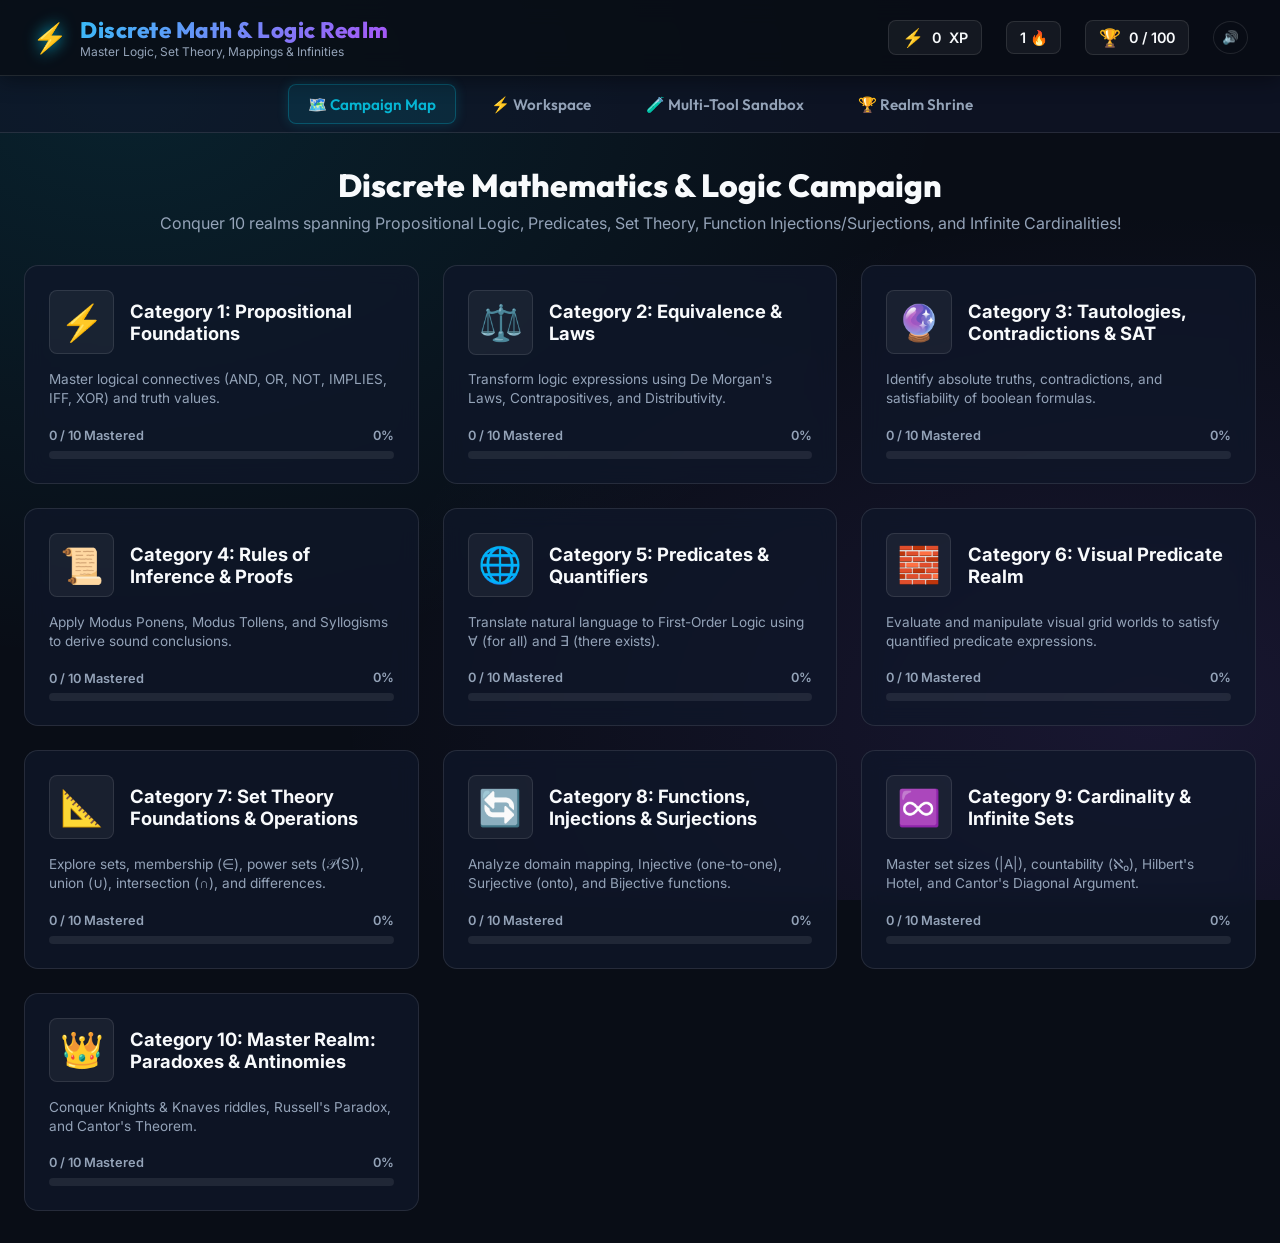
==== commit 969b8ec8: "feat: expand curriculum with set theory, functions, and cardinality modules while adding standalone " ====
--- a/index.html
+++ b/index.html
@@ -3,8 +3,8 @@
 <head>
     <meta charset="UTF-8">
     <meta name="viewport" content="width=device-width, initial-scale=1.0">
-    <title>Prop & Preds Logic Lair - Portable eLearning App</title>
-    <meta name="description" content="A super portable offline eLearning application to learn and practice Propositional and First-Order Predicate Logic. Shareable via WhatsApp with zero prerequisites.">
+    <title>Discrete Math & Logic Realm - eLearning App</title>
+    <meta name="description" content="A super portable offline eLearning application for mastering Propositional & Predicate Logic, Set Theory, Functions & Mappings (Injections/Surjections), and Infinite Sets & Cardinality. Shareable with zero prerequisites.">
     
     <!-- Google Fonts -->
     <link rel="preconnect" href="https://fonts.googleapis.com">
@@ -729,17 +729,73 @@
     color: #fde047;
 }
 
+/* Learning Info Educational Scaffolding Card */
+.learning-info-card {
+    background: rgba(6, 182, 212, 0.08);
+    border-left: 4px solid var(--primary);
+    border-radius: var(--radius-sm);
+    padding: 1rem 1.25rem;
+    margin: 1rem 0;
+    box-shadow: 0 2px 10px rgba(0, 0, 0, 0.2);
+}
+
+.learning-info-card strong {
+    color: #38bdf8;
+}
+
+.learning-info-card code {
+    background: rgba(0, 0, 0, 0.4);
+    color: #a5f3fc;
+    padding: 0.15rem 0.4rem;
+    border-radius: 4px;
+    font-family: var(--font-code);
+}
+
+/* Form Controls & Sandboxes */
+.form-select {
+    width: 100%;
+    padding: 0.75rem 1rem;
+    border-radius: var(--radius-sm);
+    border: 1px solid var(--border-color);
+    background: rgba(15, 23, 42, 0.9);
+    color: var(--text-main);
+    font-size: 1rem;
+    margin-top: 0.5rem;
+    outline: none;
+    cursor: pointer;
+}
+
+.form-select:focus {
+    border-color: var(--primary);
+    box-shadow: 0 0 10px var(--border-glow);
+}
+
+.venn-breakdown {
+    display: grid;
+    grid-template-columns: repeat(auto-fit, minmax(180px, 1fr));
+    gap: 0.75rem;
+    background: rgba(0, 0, 0, 0.3);
+    padding: 0.75rem;
+    border-radius: var(--radius-sm);
+    border: 1px solid var(--border-color);
+}
+
+.fn-results-list li {
+    padding: 0.4rem 0.6rem;
+    border-bottom: 1px solid rgba(255, 255, 255, 0.05);
+}
+
+
     </style>
 </head>
 <body>
-
-    <!-- Header & App Bar -->
+    <!-- Header / App Bar -->
     <header class="app-header">
         <div class="logo-container">
-            <span class="logo-icon">🔮</span>
+            <div class="logo-icon">⚡</div>
             <div class="logo-text">
-                <h1>Prop & Preds Logic Lair</h1>
-                <p>Portable Propositional & Predicate Logic eLearning App</p>
+                <h1>Discrete Math & Logic Realm</h1>
+                <p>Master Logic, Set Theory, Mappings & Infinities</p>
             </div>
         </div>
 
@@ -749,80 +805,55 @@
                 <span id="stat-xp-val">0</span> XP
             </div>
             <div class="stat-pill" title="Current Daily Streak">
-                <span class="icon">🔥</span>
                 <span id="stat-streak-val">1 🔥</span>
             </div>
-            <div class="stat-pill" title="Mastered Challenges">
-                <span class="icon">🎯</span>
-                <span id="stat-completed-val">0 / 70</span>
+            <div class="stat-pill" title="Challenges Solved">
+                <span class="icon">🏆</span>
+                <span id="stat-completed-val">0 / 100</span>
             </div>
             <button class="sound-toggle-btn" id="btn-sound-toggle" title="Toggle Sound Effects">🔊</button>
         </div>
     </header>
 
-    <!-- Navigation Tabs -->
+    <!-- Navigation Bar -->
     <nav class="nav-bar">
-        <button class="nav-tab-btn active" data-view="campaign">
-            <span>🗺️</span> Campaign Map
-        </button>
-        <button class="nav-tab-btn" data-view="workspace">
-            <span>⚔️</span> Challenge Workspace
-        </button>
-        <button class="nav-tab-btn" data-view="sandbox">
-            <span>🧪</span> Interactive Sandbox
-        </button>
-        <button class="nav-tab-btn" data-view="stats">
-            <span>🏆</span> Achievements & Stats
-        </button>
+        <button class="nav-tab-btn active" data-view="campaign">🗺️ Campaign Map</button>
+        <button class="nav-tab-btn" data-view="workspace">⚡ Workspace</button>
+        <button class="nav-tab-btn" data-view="sandbox">🧪 Multi-Tool Sandbox</button>
+        <button class="nav-tab-btn" data-view="stats">🏆 Realm Shrine</button>
     </nav>
 
-    <!-- Main Content Container -->
+    <!-- Main Container -->
     <main class="main-container">
-        
-        <!-- View 1: Campaign Map -->
-        <section class="view-panel active" id="view-campaign">
+        <!-- VIEW 1: CAMPAIGN MAP -->
+        <section id="view-campaign" class="view-panel active">
             <div class="campaign-header">
-                <h2>Choose Your Logic Realm</h2>
-                <p>Unlock categories, conquer truth tables, translate quantifiers, and clear the lair!</p>
+                <h2>Discrete Mathematics & Logic Campaign</h2>
+                <p>Conquer 10 realms spanning Propositional Logic, Predicates, Set Theory, Function Injections/Surjections, and Infinite Cardinalities!</p>
             </div>
-
-            <div class="categories-grid">
-                <!-- Dynamically populated by app.js -->
+            <div class="categories-grid"></div>
+        </section>
+
+        <!-- VIEW 2: WORKSPACE -->
+        <section id="view-workspace" class="view-panel">
+            <div class="workspace-layout">
+                <aside class="challenge-sidebar">
+                    <h3>Curriculum Levels</h3>
+                    <div class="challenge-list"></div>
+                </aside>
+                <div class="challenge-main-area"></div>
             </div>
         </section>
 
-        <!-- View 2: Challenge Workspace -->
-        <section class="view-panel" id="view-workspace">
-            <div class="challenge-workspace">
-                <aside class="challenge-sidebar">
-                    <div class="sidebar-title">Challenges</div>
-                    <div class="challenge-list">
-                        <!-- Dynamically populated by app.js -->
-                    </div>
-                </aside>
-
-                <div class="challenge-main-area">
-                    <!-- Dynamically populated by app.js -->
-                </div>
-            </div>
-        </section>
-
-        <!-- View 3: Interactive Sandbox -->
-        <section class="view-panel" id="view-sandbox">
-            <!-- Rendered by SandboxView module -->
-        </section>
-
-        <!-- View 4: Achievements & Stats -->
-        <section class="view-panel" id="view-stats">
-            <!-- Dynamically populated by app.js -->
-        </section>
-
+        <!-- VIEW 3: SANDBOX -->
+        <section id="view-sandbox" class="view-panel"></section>
+
+        <!-- VIEW 4: STATS & SHRINE -->
+        <section id="view-stats" class="view-panel"></section>
     </main>
 
     <script>
-
-
-/* --- LOGIC PARSER --- */
+/* --- MODULE: logic-parser.js --- */
 /**
  * LogicParser - Tokenizer and AST Parser for Propositional and Predicate Logic formulas.
  */
@@ -1157,10 +1188,7 @@
     }
 }
 
-
-/* --- LOGIC EVALUATOR --- */
-
-
+/* --- MODULE: evaluator.js --- */
 class Evaluator {
     /**
      * Evaluate a propositional AST under a given variable assignment (e.g., { P: true, Q: false })
@@ -1213,10 +1241,9 @@
 
         for (let i = 0; i < numRows; i++) {
             const assignment = {};
-            // Generate binary truth assignments (reverse order so T appears before F)
             for (let j = 0; j < variables.length; j++) {
                 const bit = (i >> (variables.length - 1 - j)) & 1;
-                assignment[variables[j]] = bit === 0; // 0 -> True, 1 -> False (Standard truth table convention)
+                assignment[variables[j]] = bit === 0;
             }
 
             const result = this.evaluatePropositional(ast, assignment);
@@ -1278,10 +1305,6 @@
 
     /**
      * Evaluate a First-Order Predicate Logic AST over a finite domain of objects
-     * @param {Object} ast - Parsed AST
-     * @param {Array<Object>} domain - List of domain items e.g., [{id: 'A', shape: 'square', color: 'red'}, ...]
-     * @param {Object} predicates - Map of predicate functions e.g., { Red: (obj) => obj.color === 'red' }
-     * @param {Object} varEnv - Current variable assignments mapping bound variable names to domain items
      */
     static evaluatePredicate(ast, domain, predicates, varEnv = {}) {
         if (!ast) return false;
@@ -1321,21 +1344,18 @@
                 }
 
             case 'Forall':
-                // Must hold for ALL elements in domain
                 return domain.every(item => {
                     const newEnv = { ...varEnv, [ast.variable]: item };
                     return this.evaluatePredicate(ast.body, domain, predicates, newEnv);
                 });
 
             case 'Exists':
-                // Must hold for AT LEAST ONE element in domain
                 return domain.some(item => {
                     const newEnv = { ...varEnv, [ast.variable]: item };
                     return this.evaluatePredicate(ast.body, domain, predicates, newEnv);
                 });
 
             case 'Variable':
-                // Boolean constant or bound boolean variable
                 if (ast.name === 'True' || ast.name === 'T') return true;
                 if (ast.name === 'False' || ast.name === 'F') return false;
                 if (typeof varEnv[ast.name] === 'boolean') return varEnv[ast.name];
@@ -1345,13 +1365,56 @@
                 throw new Error(`Invalid AST node type for predicate logic: ${ast.type}`);
         }
     }
-}
-
-
-/* --- CHALLENGES DATA --- */
+
+    /**
+     * Evaluate Set Operations over array representations
+     */
+    static evaluateSetOperation(op, setA, setB) {
+        const a = Array.isArray(setA) ? setA : [];
+        const b = Array.isArray(setB) ? setB : [];
+
+        switch (op) {
+            case 'union':
+                return Array.from(new Set([...a, ...b])).sort();
+            case 'intersection':
+                return a.filter(x => b.includes(x)).sort();
+            case 'difference':
+                return a.filter(x => !b.includes(x)).sort();
+            case 'symmetric_difference':
+                return Array.from(new Set([
+                    ...a.filter(x => !b.includes(x)),
+                    ...b.filter(x => !a.includes(x))
+                ])).sort();
+            default:
+                throw new Error(`Unknown set operation: ${op}`);
+        }
+    }
+
+    /**
+     * Check Function properties (Injectivity, Surjectivity, Bijectivity) for domain -> codomain mapping
+     */
+    static checkFunctionProperties(domain, codomain, mapping) {
+        const values = domain.map(d => mapping[d]).filter(v => v !== undefined);
+        const uniqueValues = new Set(values);
+
+        const isInjective = uniqueValues.size === values.length;
+        const isSurjective = codomain.every(c => values.includes(c));
+        const isBijective = isInjective && isSurjective;
+
+        return {
+            isValidFunction: values.length === domain.length,
+            isInjective,
+            isSurjective,
+            isBijective,
+            range: Array.from(uniqueValues).sort()
+        };
+    }
+}
+
+/* --- MODULE: challenges.js --- */
 /**
- * Challenges Data Bank for Prop & Preds Logic Lair
- * 70+ Challenges organized across 7 categories
+ * Challenges Data Bank for Discrete Math & Logic Realm
+ * 100 Challenges organized across 10 categories with Scaffolding & Faded Guidance
  */
 
 const CATEGORIES = [
@@ -1398,10 +1461,31 @@
         color: '#f59e0b'
     },
     {
-        id: 'cat_master_lair',
-        name: 'Category 7: The Master Logic Lair',
+        id: 'cat_set_theory',
+        name: 'Category 7: Set Theory Foundations & Operations',
+        icon: '📐',
+        description: 'Explore sets, membership (∈), power sets (𝒫(S)), union (∪), intersection (∩), and differences.',
+        color: '#0284c7'
+    },
+    {
+        id: 'cat_functions',
+        name: 'Category 8: Functions, Injections & Surjections',
+        icon: '🔄',
+        description: 'Analyze domain mapping, Injective (one-to-one), Surjective (onto), and Bijective functions.',
+        color: '#a855f7'
+    },
+    {
+        id: 'cat_cardinality',
+        name: 'Category 9: Cardinality & Infinite Sets',
+        icon: '♾️',
+        description: "Master set sizes (|A|), countability (ℵ₀), Hilbert's Hotel, and Cantor's Diagonal Argument.",
+        color: '#14b8a6'
+    },
+    {
+        id: 'cat_master_realm',
+        name: 'Category 10: Master Realm: Paradoxes & Antinomies',
         icon: '👑',
-        description: 'Conquer Knights & Knaves riddles, logic paradoxes, and multi-step boss puzzles.',
+        description: "Conquer Knights & Knaves riddles, Russell's Paradox, and Cantor's Theorem.",
         color: '#ef4444'
     }
 ];
@@ -1415,6 +1499,7 @@
         categoryId: 'cat_foundations',
         title: 'The Negation Gate',
         type: 'truth_value',
+        learningInfo: '<strong>Negation (¬)</strong> is a unary operator that flips a statement to its exact opposite truth value. If a proposition <em>P</em> is True, its negation <em>¬P</em> is False. Conversely, if <em>P</em> is False, <em>¬P</em> is True.',
         prompt: 'Given that proposition P is FALSE, what is the truth value of ¬P?',
         formula: '¬P',
         assignment: { P: false },
@@ -1429,6 +1514,7 @@
         categoryId: 'cat_foundations',
         title: 'Conjunction Connection',
         type: 'truth_value',
+        learningInfo: '<strong>Conjunction (∧ / AND)</strong> requires BOTH component propositions to be True simultaneously. If even one proposition is False, the entire conjunction becomes False.',
         prompt: 'Given P = TRUE and Q = FALSE, calculate the truth value of P ∧ Q.',
         formula: 'P ∧ Q',
         assignment: { P: true, Q: false },
@@ -1443,6 +1529,7 @@
         categoryId: 'cat_foundations',
         title: 'Disjunction Domain',
         type: 'truth_value',
+        learningInfo: '<strong>Inclusive Disjunction (∨ / OR)</strong> is True if AT LEAST ONE component proposition is True. It is only False when BOTH components are False.',
         prompt: 'Given P = FALSE and Q = TRUE, calculate the truth value of P ∨ Q.',
         formula: 'P ∨ Q',
         assignment: { P: false, Q: true },
@@ -1555,265 +1642,245 @@
     // CATEGORY 2: EQUIVALENCE & LAWS (10 Challenges)
     // ==========================================
     {
-        id: 'eqv_1',
+        id: 'eq_1',
         categoryId: 'cat_equivalences',
-        title: "De Morgan's Law for AND",
-        type: 'equivalence',
-        prompt: 'According to De Morgan\'s Law, what is the logical equivalent of ¬(P ∧ Q)?',
-        targetFormula: '¬(P ∧ Q)',
-        options: ['¬P ∨ ¬Q', '¬P ∧ ¬Q', 'P ∨ Q', '¬P → Q'],
-        correctAnswer: '¬P ∨ ¬Q',
-        hint: 'Negating a conjunction flips the ∧ to ∨ and negates both variables.',
-        explanation: '¬(P ∧ Q) ≡ ¬P ∨ ¬Q.',
+        title: 'De Morgan Conjunction',
+        type: 'equivalence_input',
+        learningInfo: '<strong>De Morgan\'s First Law</strong> states that the negation of a conjunction is logically equivalent to the disjunction of the negations: <code>¬(P ∧ Q) ≡ ¬P ∨ ¬Q</code>. Think of it as "distributing" the negation while flipping ∧ to ∨.',
+        prompt: 'Type an equivalent expression for ¬(P ∧ Q) using De Morgan\'s Law.',
+        targetFormula: '¬P ∨ ¬Q',
+        hint: 'Distribute the negation ¬ to P and Q, and flip ∧ to ∨.',
+        explanation: '¬(P ∧ Q) is logically equivalent to ¬P ∨ ¬Q.',
+        xp: 60
+    },
+    {
+        id: 'eq_2',
+        categoryId: 'cat_equivalences',
+        title: 'De Morgan Disjunction',
+        type: 'equivalence_input',
+        learningInfo: '<strong>De Morgan\'s Second Law</strong> states that the negation of a disjunction is logically equivalent to the conjunction of the negations: <code>¬(P ∨ Q) ≡ ¬P ∧ ¬Q</code>.',
+        prompt: 'Type an equivalent expression for ¬(P ∨ Q) using De Morgan\'s Law.',
+        targetFormula: '¬P ∧ ¬Q',
+        hint: 'Distribute the negation ¬ to P and Q, and flip ∨ to ∧.',
+        explanation: '¬(P ∨ Q) is logically equivalent to ¬P ∧ ¬Q.',
+        xp: 60
+    },
+    {
+        id: 'eq_3',
+        categoryId: 'cat_equivalences',
+        title: 'Implication Elimination',
+        type: 'equivalence_input',
+        learningInfo: 'An implication <code>P → Q</code> can be rewritten entirely using disjunction and negation: <code>¬P ∨ Q</code>. "Either P is false, or Q is true."',
+        prompt: 'Express P → Q without using the implication symbol →.',
+        targetFormula: '¬P ∨ Q',
+        hint: 'Implication P → Q is equivalent to ¬P ∨ Q.',
+        explanation: 'P → Q ≡ ¬P ∨ Q.',
+        xp: 65
+    },
+    {
+        id: 'eq_4',
+        categoryId: 'cat_equivalences',
+        title: 'The Contrapositive Shield',
+        type: 'multiple_choice',
+        prompt: 'Which statement is logically equivalent to the contrapositive of P → Q?',
+        options: ['Q → P', '¬Q → ¬P', '¬P → ¬Q', '¬P ∨ ¬Q'],
+        correctAnswer: '¬Q → ¬P',
+        hint: 'The contrapositive flips the premise and conclusion and negates both.',
+        explanation: 'The contrapositive of P → Q is ¬Q → ¬P, and it always retains the exact same truth table.',
         xp: 70
     },
     {
-        id: 'eqv_2',
+        id: 'eq_5',
         categoryId: 'cat_equivalences',
-        title: "De Morgan's Law for OR",
-        type: 'equivalence',
-        prompt: 'What is the logical equivalent of ¬(P ∨ Q)?',
-        targetFormula: '¬(P ∨ Q)',
-        options: ['¬P ∧ ¬Q', '¬P ∨ ¬Q', 'P ∧ Q', 'P → ¬Q'],
-        correctAnswer: '¬P ∧ ¬Q',
-        hint: 'Negating a disjunction flips ∨ to ∧ and negates both variables.',
-        explanation: '¬(P ∨ Q) ≡ ¬P ∧ ¬Q.',
-        xp: 70
-    },
-    {
-        id: 'eqv_3',
+        title: 'Double Negation Rule',
+        type: 'equivalence_input',
+        prompt: 'Simplify ¬(¬P) to its most basic form.',
+        targetFormula: 'P',
+        hint: 'Two negations cancel each other out!',
+        explanation: '¬(¬P) ≡ P.',
+        xp: 50
+    },
+    {
+        id: 'eq_6',
         categoryId: 'cat_equivalences',
-        title: 'Implication Elimination Law',
-        type: 'equivalence',
-        prompt: 'Express the implication P → Q using only NOT (¬) and OR (∨).',
-        targetFormula: 'P → Q',
-        options: ['¬P ∨ Q', 'P ∨ ¬Q', '¬(P ∧ Q)', 'P ∧ ¬Q'],
-        correctAnswer: '¬P ∨ Q',
-        hint: 'P → Q means "either P is false OR Q is true".',
-        explanation: 'P → Q ≡ ¬P ∨ Q.',
+        title: 'Distributive Law over AND',
+        type: 'equivalence_input',
+        prompt: 'Apply the distributive law to expand P ∧ (Q ∨ R).',
+        targetFormula: '(P ∧ Q) ∨ (P ∧ R)',
+        hint: 'Distribute P ∧ into both terms inside the parentheses.',
+        explanation: 'P ∧ (Q ∨ R) ≡ (P ∧ Q) ∨ (P ∧ R).',
         xp: 75
     },
     {
-        id: 'eqv_4',
+        id: 'eq_7',
         categoryId: 'cat_equivalences',
-        title: 'The Law of Contrapositive',
-        type: 'equivalence',
-        prompt: 'Which statement is logically equivalent to the implication P → Q?',
-        targetFormula: 'P → Q',
-        options: ['¬Q → ¬P', 'Q → P', '¬P → ¬Q', 'P ∧ Q'],
-        correctAnswer: '¬Q → ¬P',
-        hint: 'The contrapositive flips the hypothesis and conclusion AND negates both.',
-        explanation: 'P → Q ≡ ¬Q → ¬P.',
+        title: 'Distributive Law over OR',
+        type: 'equivalence_input',
+        prompt: 'Apply the distributive law to expand P ∨ (Q ∧ R).',
+        targetFormula: '(P ∨ Q) ∧ (P ∨ R)',
+        hint: 'Distribute P ∨ into both terms inside the parentheses.',
+        explanation: 'P ∨ (Q ∧ R) ≡ (P ∨ Q) ∧ (P ∨ R).',
+        xp: 75
+    },
+    {
+        id: 'eq_8',
+        categoryId: 'cat_equivalences',
+        title: 'Negated Implication',
+        type: 'equivalence_input',
+        prompt: 'What is the logical negation of P → Q? (Express using ∧ and ¬)',
+        targetFormula: 'P ∧ ¬Q',
+        hint: '¬(P → Q) ≡ ¬(¬P ∨ Q). Use De Morgan\'s Law.',
+        explanation: '¬(P → Q) ≡ ¬(¬P ∨ Q) ≡ P ∧ ¬Q. (The premise P is true, but conclusion Q fails!).',
         xp: 80
     },
     {
-        id: 'eqv_5',
-        categoryId: 'cat_equivalences',
-        title: 'Double Negation Law',
-        type: 'equivalence',
-        prompt: 'Simplify the expression ¬(¬(¬P)).',
-        targetFormula: '¬(¬(¬P))',
-        options: ['¬P', 'P', 'P ∧ P', 'True'],
-        correctAnswer: '¬P',
-        hint: 'Two negations cancel each other out. Three negations leave one remaining.',
-        explanation: '¬(¬(¬P)) ≡ ¬(P) ≡ ¬P.',
-        xp: 60
-    },
-    {
-        id: 'eqv_6',
-        categoryId: 'cat_equivalences',
-        title: 'Absorption Law',
-        type: 'equivalence',
-        prompt: 'What does the expression P ∧ (P ∨ Q) simplify to?',
-        targetFormula: 'P ∧ (P ∨ Q)',
-        options: ['P', 'Q', 'P ∧ Q', 'P ∨ Q'],
-        correctAnswer: 'P',
-        hint: 'If P is true, P ∧ (true ∨ Q) = P. If P is false, false ∧ (false ∨ Q) = false.',
-        explanation: 'By the Absorption Law, P ∧ (P ∨ Q) ≡ P.',
-        xp: 80
-    },
-    {
-        id: 'eqv_7',
-        categoryId: 'cat_equivalences',
-        title: 'Distributive Law Transformation',
-        type: 'equivalence',
-        prompt: 'Distribute AND over OR in the formula: P ∧ (Q ∨ R).',
-        targetFormula: 'P ∧ (Q ∨ R)',
-        options: ['(P ∧ Q) ∨ (P ∧ R)', '(P ∨ Q) ∧ (P ∨ R)', '(P ∧ Q) ∧ R', 'P ∨ (Q ∧ R)'],
-        correctAnswer: '(P ∧ Q) ∨ (P ∧ R)',
-        hint: 'Just like algebra: a * (b + c) = (a * b) + (a * c).',
-        explanation: 'P ∧ (Q ∨ R) ≡ (P ∧ Q) ∨ (P ∧ R).',
-        xp: 85
-    },
-    {
-        id: 'eqv_8',
+        id: 'eq_9',
         categoryId: 'cat_equivalences',
         title: 'Biconditional Expansion',
-        type: 'equivalence',
-        prompt: 'Express P ↔ Q using implications and conjunction (∧).',
-        targetFormula: 'P ↔ Q',
-        options: ['(P → Q) ∧ (Q → P)', '(P → Q) ∨ (Q → P)', '(P ∧ Q) ∨ (¬P ∧ ¬Q)', '¬P ↔ ¬Q'],
-        correctAnswer: '(P → Q) ∧ (Q → P)',
-        hint: 'Biconditional means P implies Q AND Q implies P.',
+        type: 'equivalence_input',
+        prompt: 'Express P ↔ Q as a conjunction of two implications.',
+        targetFormula: '(P → Q) ∧ (Q → P)',
+        hint: 'A biconditional means P implies Q AND Q implies P.',
         explanation: 'P ↔ Q ≡ (P → Q) ∧ (Q → P).',
         xp: 85
     },
     {
-        id: 'eqv_9',
+        id: 'eq_10',
         categoryId: 'cat_equivalences',
-        title: 'Negation of Implication',
-        type: 'equivalence',
-        prompt: 'What is the logical negation of P → Q (i.e. ¬(P → Q))?',
-        targetFormula: '¬(P → Q)',
-        options: ['P ∧ ¬Q', '¬P ∨ Q', 'P → ¬Q', '¬P ∧ Q'],
-        correctAnswer: 'P ∧ ¬Q',
-        hint: 'Recall P → Q ≡ ¬P ∨ Q. Negating that gives ¬(¬P ∨ Q) = P ∧ ¬Q.',
-        explanation: '¬(P → Q) ≡ P ∧ ¬Q (Premise occurs BUT conclusion fails).',
+        title: 'XOR Transformation',
+        type: 'multiple_choice',
+        prompt: 'Which of the following is equivalent to P ⊕ Q?',
+        options: ['(P ∨ Q) ∧ ¬(P ∧ Q)', 'P ∧ Q', '(P → Q) ∧ (Q → P)', '¬P ∧ ¬Q'],
+        correctAnswer: '(P ∨ Q) ∧ ¬(P ∧ Q)',
+        hint: 'XOR means (P or Q) AND NOT (both P and Q).',
+        explanation: 'P ⊕ Q is equivalent to (P ∨ Q) ∧ ¬(P ∧ Q).',
         xp: 90
-    },
-    {
-        id: 'eqv_10',
-        categoryId: 'cat_equivalences',
-        title: 'Custom Equivalence Crafting',
-        type: 'equivalence_input',
-        prompt: 'Type an equivalent expression for ¬(P → Q) using only P, Q, ∧, ∨, ¬.',
-        targetFormula: 'P ∧ ¬Q',
-        hint: 'Use the logic symbol buttons or type P & ~Q.',
-        explanation: 'P ∧ ¬Q is equivalent to ¬(P → Q).',
-        xp: 100
     },
 
     // ==========================================
     // CATEGORY 3: TAUTOLOGIES, CONTRADICTIONS & SAT (10 Challenges)
     // ==========================================
     {
-        id: 'tau_1',
+        id: 'taut_1',
         categoryId: 'cat_tautologies',
         title: 'Law of Excluded Middle',
-        type: 'classification',
-        prompt: 'Classify the formula P ∨ ¬P:',
-        formula: 'P ∨ ¬P',
+        type: 'multiple_choice',
+        learningInfo: 'A <strong>Tautology</strong> is a statement that is True under EVERY possible assignment of truth values. A <strong>Contradiction</strong> is False under every assignment. A <strong>Contingency</strong> can be True or False depending on the variables.',
+        prompt: 'Classify the formula P ∨ ¬P.',
         options: ['Tautology', 'Contradiction', 'Contingency'],
         correctAnswer: 'Tautology',
-        hint: 'A proposition is either true or false. One of P or ¬P MUST be true!',
-        explanation: 'P ∨ ¬P is always True regardless of P (Tautology).',
+        hint: 'Construct a truth table. Is it always true regardless of P?',
+        explanation: 'Whether P is True or False, P ∨ ¬P is always True (Law of Excluded Middle).',
         xp: 60
     },
     {
-        id: 'tau_2',
+        id: 'taut_2',
         categoryId: 'cat_tautologies',
-        title: 'Law of Non-Contradiction',
-        type: 'classification',
-        prompt: 'Classify the formula P ∧ ¬P:',
-        formula: 'P ∧ ¬P',
-        options: ['Contradiction', 'Tautology', 'Contingency'],
+        title: 'Self Contradiction',
+        type: 'multiple_choice',
+        learningInfo: 'A formula is a <strong>Contradiction</strong> if it is impossible to satisfy. For instance, something cannot be both true and not true at the exact same time.',
+        prompt: 'Classify the formula P ∧ ¬P.',
+        options: ['Tautology', 'Contradiction', 'Contingency'],
         correctAnswer: 'Contradiction',
-        hint: 'Can a statement be both True AND False at the same time?',
-        explanation: 'P ∧ ¬P is always False (Contradiction).',
+        hint: 'Can P be both True and False simultaneously?',
+        explanation: 'P ∧ ¬P is always False regardless of P.',
         xp: 60
     },
     {
-        id: 'tau_3',
+        id: 'taut_3',
         categoryId: 'cat_tautologies',
-        title: 'Self-Implication',
-        type: 'classification',
-        prompt: 'Classify the formula P → P:',
-        formula: 'P → P',
+        title: 'Conditional Self-Truth',
+        type: 'multiple_choice',
+        learningInfo: 'A conditional formula <code>P → P</code> is always vacuously or directly true regardless of whether P is True or False.',
+        prompt: 'Classify the formula P → P.',
         options: ['Tautology', 'Contradiction', 'Contingency'],
         correctAnswer: 'Tautology',
-        hint: 'If P is True, True → True is True. If P is False, False → False is True.',
-        explanation: 'P → P is always True (Tautology).',
+        hint: 'Check P = True (True → True) and P = False (False → False).',
+        explanation: 'P → P is always True.',
         xp: 65
     },
     {
-        id: 'tau_4',
+        id: 'taut_4',
         categoryId: 'cat_tautologies',
-        title: 'Variable Contingency',
-        type: 'classification',
-        prompt: 'Classify the formula P → Q:',
-        formula: 'P → Q',
-        options: ['Contingency', 'Tautology', 'Contradiction'],
+        title: 'Conjunction Contingency',
+        type: 'multiple_choice',
+        prompt: 'Classify the formula P ∧ Q.',
+        options: ['Tautology', 'Contradiction', 'Contingency'],
         correctAnswer: 'Contingency',
-        hint: 'Is P → Q true for some assignments and false for others?',
-        explanation: 'P → Q is True when P=F or Q=T, but False when P=T, Q=F. Therefore it is a Contingency.',
+        hint: 'Is P ∧ Q true for all rows? False for all rows? Or depends on assignment?',
+        explanation: 'P ∧ Q is True when P=T, Q=T, but False when P=F. Thus it is a Contingency.',
         xp: 65
     },
     {
-        id: 'tau_5',
+        id: 'taut_5',
         categoryId: 'cat_tautologies',
-        title: 'Modus Ponens Form',
-        type: 'classification',
-        prompt: 'Classify the formula ((P → Q) ∧ P) → Q:',
-        formula: '((P → Q) ∧ P) → Q',
+        title: 'Satisfiability Test (SAT)',
+        type: 'multiple_choice',
+        prompt: 'Is the formula (P ∨ Q) ∧ (¬P ∨ ¬Q) satisfiable?',
+        options: ['Yes, Satisfiable', 'No, Unsatisfiable'],
+        correctAnswer: 'Yes, Satisfiable',
+        hint: 'A formula is satisfiable if there exists AT LEAST ONE truth assignment that makes it True.',
+        explanation: 'Setting P = True and Q = False makes (True ∨ False) ∧ (False ∨ True) = True ∧ True = True.',
+        xp: 70
+    },
+    {
+        id: 'taut_6',
+        categoryId: 'cat_tautologies',
+        title: 'Absurdity Paradox',
+        type: 'multiple_choice',
+        prompt: 'Classify the formula (P → Q) ∧ P ∧ ¬Q.',
+        options: ['Tautology', 'Contradiction', 'Contingency'],
+        correctAnswer: 'Contradiction',
+        hint: 'If P is True and P → Q is True, then Q MUST be True. But ¬Q says Q is False!',
+        explanation: 'This asserts premise P, implication P → Q, and negates the conclusion Q. It is a contradiction.',
+        xp: 75
+    },
+    {
+        id: 'taut_7',
+        categoryId: 'cat_tautologies',
+        title: 'Modus Ponens Tautology',
+        type: 'multiple_choice',
+        prompt: 'Classify the formula ((P → Q) ∧ P) → Q.',
         options: ['Tautology', 'Contradiction', 'Contingency'],
         correctAnswer: 'Tautology',
-        hint: 'This is the logical principle of Modus Ponens expressed as a single conditional statement.',
-        explanation: '((P → Q) ∧ P) → Q is a Tautology.',
+        hint: 'This expresses the rule of Modus Ponens as a single implication.',
+        explanation: '((P → Q) ∧ P) → Q is a foundational logical tautology.',
         xp: 80
     },
     {
-        id: 'tau_6',
+        id: 'taut_8',
         categoryId: 'cat_tautologies',
-        title: 'Explosion Principle',
-        type: 'classification',
-        prompt: 'Classify the formula (P ∧ ¬P) → Q:',
-        formula: '(P ∧ ¬P) → Q',
+        title: 'Peirce\'s Law',
+        type: 'multiple_choice',
+        prompt: 'Classify the formula ((P → Q) → P) → P.',
         options: ['Tautology', 'Contradiction', 'Contingency'],
         correctAnswer: 'Tautology',
-        hint: 'Principle of Explosion (Ex Falso Quodlibet): from a contradiction, anything follows!',
-        explanation: '(P ∧ ¬P) is always False. False → Q is always True!',
+        hint: 'Known as Peirce\'s Law in classical logic.',
+        explanation: 'Peirce\'s Law is a valid tautology in classical logic despite only using implications.',
         xp: 85
     },
     {
-        id: 'tau_7',
+        id: 'taut_9',
         categoryId: 'cat_tautologies',
-        title: 'Satisfiability Test 1',
-        type: 'classification',
-        prompt: 'Is the formula (P ∨ Q) ∧ (¬P ∨ ¬Q) Satisfiable?',
-        formula: '(P ∨ Q) ∧ (¬P ∨ ¬Q)',
-        options: ['Satisfiable (Contingency)', 'Unsatisfiable (Contradiction)', 'Tautology'],
-        correctAnswer: 'Satisfiable (Contingency)',
-        hint: 'Can you find at least ONE assignment of P and Q that makes the formula TRUE?',
-        explanation: 'Setting P=True, Q=False makes the formula TRUE. So it is Satisfiable!',
-        xp: 80
-    },
-    {
-        id: 'tau_8',
+        title: '3-Variable SAT Probe',
+        type: 'multiple_choice',
+        prompt: 'Find a satisfying truth assignment for (P ∨ Q) ∧ (¬Q ∨ R) ∧ ¬P.',
+        options: ['P=F, Q=T, R=T', 'P=T, Q=F, R=F', 'P=T, Q=T, R=F', 'No assignment exists'],
+        correctAnswer: 'P=F, Q=T, R=T',
+        hint: 'Since ¬P is True, P MUST be False. If P is False, P ∨ Q requires Q to be True.',
+        explanation: 'With P=F, Q=T, R=T: (F ∨ T) ∧ (F ∨ T) ∧ T = T ∧ T ∧ T = True.',
+        xp: 90
+    },
+    {
+        id: 'taut_10',
         categoryId: 'cat_tautologies',
-        title: 'Satisfiability Trap',
-        type: 'classification',
-        prompt: 'Classify the formula (P → Q) ∧ (P ∧ ¬Q):',
-        formula: '(P → Q) ∧ (P ∧ ¬Q)',
-        options: ['Contradiction', 'Tautology', 'Contingency'],
-        correctAnswer: 'Contradiction',
-        hint: 'Notice that (P ∧ ¬Q) is the exact negation of (P → Q).',
-        explanation: 'Formula has form A ∧ ¬A, which is always a Contradiction.',
-        xp: 85
-    },
-    {
-        id: 'tau_9',
-        categoryId: 'cat_tautologies',
-        title: 'Hypothetical Syllogism Form',
-        type: 'classification',
-        prompt: 'Classify the formula ((P → Q) ∧ (Q → R)) → (P → R):',
-        formula: '((P → Q) ∧ (Q → R)) → (P → R)',
-        options: ['Tautology', 'Contradiction', 'Contingency'],
-        correctAnswer: 'Tautology',
-        hint: 'Transitivity of implication: if P implies Q and Q implies R, then P implies R.',
-        explanation: 'This statement is a fundamental Tautology.',
-        xp: 90
-    },
-    {
-        id: 'tau_10',
-        categoryId: 'cat_tautologies',
-        title: 'Peirce\'s Law',
-        type: 'classification',
-        prompt: 'Classify Peirce\'s Law: ((P → Q) → P) → P:',
-        formula: '((P → Q) → P) → P',
-        options: ['Tautology', 'Contradiction', 'Contingency'],
-        correctAnswer: 'Tautology',
-        hint: 'Test both P=True and P=False in your head or build a 4-row truth table.',
-        explanation: 'Peirce\'s Law is a valid tautology in classical logic!',
+        title: 'Unsatisfiable 3-CNF',
+        type: 'multiple_choice',
+        prompt: 'Is (P ∨ Q) ∧ (P ∨ ¬Q) ∧ (¬P ∨ Q) ∧ (¬P ∨ ¬Q) satisfiable?',
+        options: ['Yes, Satisfiable', 'No, Unsatisfiable'],
+        correctAnswer: 'No, Unsatisfiable',
+        hint: 'Test all 4 assignments of (P, Q): (T,T), (T,F), (F,T), (F,F).',
+        explanation: 'Every assignment falsifies at least one of the 4 clauses, rendering it a Contradiction.',
         xp: 100
     },
 
@@ -1823,131 +1890,132 @@
     {
         id: 'inf_1',
         categoryId: 'cat_inference',
-        title: 'Modus Ponens Trial',
-        type: 'natural_deduction',
+        title: 'Modus Ponens (Affirming the Antecedent)',
+        type: 'multiple_choice',
+        learningInfo: '<strong>Modus Ponens</strong> is the fundamental rule of deduction: If <code>P → Q</code> is true, and premise <code>P</code> is true, then <code>Q</code> MUST be true.',
         premises: ['P → Q', 'P'],
-        prompt: 'Given premises (1) P → Q and (2) P, what valid conclusion follows by Modus Ponens?',
-        options: ['Q', '¬Q', '¬P', 'P ∧ Q'],
+        prompt: 'From the given premises, what valid conclusion can be deduced?',
+        options: ['Q', '¬Q', 'P ∧ Q', 'No conclusion'],
         correctAnswer: 'Q',
-        hint: 'Modus Ponens: If P implies Q, and P is true, then Q MUST be true.',
-        explanation: 'From P → Q and P, we infer Q.',
-        xp: 70
+        hint: 'If P implies Q, and P occurs, then Q follows.',
+        explanation: 'By Modus Ponens, premise P → Q and P yield Q.',
+        xp: 60
     },
     {
         id: 'inf_2',
         categoryId: 'cat_inference',
-        title: 'Modus Tollens Defense',
-        type: 'natural_deduction',
+        title: 'Modus Tollens (Denying the Consequent)',
+        type: 'multiple_choice',
+        learningInfo: '<strong>Modus Tollens</strong> states: If <code>P → Q</code> is true, but <code>Q</code> is False (¬Q), then premise <code>P</code> MUST be False (¬P).',
         premises: ['P → Q', '¬Q'],
-        prompt: 'Given premises (1) P → Q and (2) ¬Q, what valid conclusion follows by Modus Tollens?',
-        options: ['¬P', 'P', 'Q', '¬Q → P'],
+        prompt: 'From the given premises, what valid conclusion can be derived?',
+        options: ['P', '¬P', 'Q → P', 'No conclusion'],
         correctAnswer: '¬P',
-        hint: 'Modus Tollens: Denying the conclusion (¬Q) denies the premise (¬P).',
-        explanation: 'From P → Q and ¬Q, we infer ¬P.',
-        xp: 75
+        hint: 'If P would cause Q, but Q did NOT happen, then P could not have happened.',
+        explanation: 'By Modus Tollens, P → Q and ¬Q yield ¬P.',
+        xp: 65
     },
     {
         id: 'inf_3',
         categoryId: 'cat_inference',
-        title: 'Disjunctive Syllogism',
-        type: 'natural_deduction',
-        premises: ['P ∨ Q', '¬P'],
-        prompt: 'Given premises (1) P ∨ Q and (2) ¬P, what valid conclusion follows by Disjunctive Syllogism?',
-        options: ['Q', 'P', '¬Q', 'P ∧ Q'],
-        correctAnswer: 'Q',
-        hint: 'If one option of an OR statement is ruled out, the remaining option must hold.',
-        explanation: 'From P ∨ Q and ¬P, we infer Q.',
-        xp: 75
+        title: 'Hypothetical Syllogism',
+        type: 'multiple_choice',
+        premises: ['P → Q', 'Q → R'],
+        prompt: 'Chain the implications: What conclusion follows from P → Q and Q → R?',
+        options: ['P → R', 'R → P', 'P ∧ R', '¬P → ¬R'],
+        correctAnswer: 'P → R',
+        hint: 'Implication is transitive!',
+        explanation: 'By Hypothetical Syllogism, P → Q and Q → R imply P → R.',
+        xp: 70
     },
     {
         id: 'inf_4',
         categoryId: 'cat_inference',
-        title: 'Hypothetical Syllogism Chain',
-        type: 'natural_deduction',
-        premises: ['P → Q', 'Q → R'],
-        prompt: 'Given premises (1) P → Q and (2) Q → R, what single implication follows?',
-        options: ['P → R', 'R → P', 'P ∧ R', 'Q → P'],
-        correctAnswer: 'P → R',
-        hint: 'Chain the implications together from P to Q to R.',
-        explanation: 'Hypothetical Syllogism yields P → R.',
-        xp: 80
+        title: 'Disjunctive Syllogism',
+        type: 'multiple_choice',
+        premises: ['P ∨ Q', '¬P'],
+        prompt: 'Given that either P or Q is true, and P is false, what MUST be true?',
+        options: ['Q', '¬Q', 'P ∧ Q', 'P → Q'],
+        correctAnswer: 'Q',
+        hint: 'Eliminate the false option from the disjunction.',
+        explanation: 'By Disjunctive Syllogism, if P ∨ Q is true and P is false, Q must be true.',
+        xp: 70
     },
     {
         id: 'inf_5',
         categoryId: 'cat_inference',
-        title: 'Affirming the Consequent Fallacy',
-        type: 'natural_deduction',
-        premises: ['P → Q', 'Q'],
-        prompt: 'Premises: (1) If it rains, the grass is wet (P → Q). (2) The grass is wet (Q). Can we conclude P (It rained)?',
-        options: ['Invalid Fallacy (No conclusion)', 'Valid: P must be true', 'Valid: ¬P must be true'],
-        correctAnswer: 'Invalid Fallacy (No conclusion)',
-        hint: 'Could the grass be wet for another reason (e.g. sprinkler)?',
-        explanation: 'Affirming the consequent (inferring P from P → Q and Q) is a formal logical fallacy!',
-        xp: 85
+        title: 'Resolution Principle',
+        type: 'multiple_choice',
+        premises: ['P ∨ Q', '¬P ∨ R'],
+        prompt: 'Apply the Resolution Rule to resolve the complementary literals P and ¬P.',
+        options: ['Q ∨ R', 'Q ∧ R', 'P ∨ R', '¬Q ∨ ¬R'],
+        correctAnswer: 'Q ∨ R',
+        hint: 'Resolution resolves (P ∨ Q) and (¬P ∨ R) into the resolvent (Q ∨ R).',
+        explanation: 'Combining P ∨ Q and ¬P ∨ R yields Q ∨ R.',
+        xp: 75
     },
     {
         id: 'inf_6',
         categoryId: 'cat_inference',
-        title: 'Denying the Antecedent Fallacy',
-        type: 'natural_deduction',
-        premises: ['P → Q', '¬P'],
-        prompt: 'Premises: (1) P → Q, (2) ¬P. Can we validly conclude ¬Q?',
-        options: ['Invalid Fallacy', 'Valid by Modus Tollens', 'Valid by Disjunctive Syllogism'],
-        correctAnswer: 'Invalid Fallacy',
-        hint: 'Denying the hypothesis does not guarantee the conclusion is false.',
-        explanation: 'Denying the antecedent is a logical fallacy.',
-        xp: 85
+        title: 'Fallacy of Affirming the Consequent',
+        type: 'multiple_choice',
+        premises: ['P → Q', 'Q'],
+        prompt: 'Can we validly conclude P from P → Q and Q?',
+        options: ['Valid: P follows', 'Invalid: Fallacy of Affirming Consequent', 'Valid: ¬P follows', 'Valid: P ↔ Q'],
+        correctAnswer: 'Invalid: Fallacy of Affirming Consequent',
+        hint: 'Just because Q happened does not mean P was the only reason Q happened!',
+        explanation: 'Affirming the consequent Q to deduce P is a logical fallacy.',
+        xp: 75
     },
     {
         id: 'inf_7',
         categoryId: 'cat_inference',
-        title: 'Conjunction Introduction',
-        type: 'natural_deduction',
-        premises: ['P', 'Q'],
-        prompt: 'Given independent premises P and Q, what rule lets us conclude P ∧ Q?',
-        options: ['Conjunction Introduction', 'Simplification', 'Addition', 'Resolution'],
-        correctAnswer: 'Conjunction Introduction',
-        hint: 'Combining two separate true statements with AND is Conjunction Introduction.',
-        explanation: 'P, Q ⊢ P ∧ Q by Conjunction Introduction.',
-        xp: 70
+        title: 'Constructive Dilemma',
+        type: 'multiple_choice',
+        premises: ['(P → Q) ∧ (R → S)', 'P ∨ R'],
+        prompt: 'What conclusion follows from these combined premises?',
+        options: ['Q ∨ S', 'Q ∧ S', 'P ∧ R', '¬Q ∨ ¬S'],
+        correctAnswer: 'Q ∨ S',
+        hint: 'Since either P or R holds, either Q or S must hold.',
+        explanation: 'By Constructive Dilemma, (P → Q) ∧ (R → S) and P ∨ R yield Q ∨ S.',
+        xp: 80
     },
     {
         id: 'inf_8',
         categoryId: 'cat_inference',
-        title: 'Resolution Rule',
-        type: 'natural_deduction',
-        premises: ['P ∨ Q', '¬P ∨ R'],
-        prompt: 'Apply the Resolution rule to premises (P ∨ Q) and (¬P ∨ R):',
-        options: ['Q ∨ R', 'P ∨ R', 'Q ∧ R', '¬Q ∨ R'],
-        correctAnswer: 'Q ∨ R',
-        hint: 'Cancel out the complementary literal P and ¬P.',
-        explanation: '(P ∨ Q) ∧ (¬P ∨ R) ⊢ Q ∨ R by Resolution.',
-        xp: 90
+        title: 'Deduction Proof Step 1',
+        type: 'multiple_choice',
+        premises: ['¬P ∨ Q', '¬Q ∨ R', 'P'],
+        prompt: 'Deduce the final conclusion step-by-step from all premises.',
+        options: ['R', '¬R', 'Q ∧ ¬R', '¬P'],
+        correctAnswer: 'R',
+        hint: 'Since P is true and ¬P ∨ Q (which is P → Q) holds, Q is true. Since Q is true and ¬Q ∨ R holds, R is true!',
+        explanation: 'Step 1: P and ¬P ∨ Q yield Q. Step 2: Q and ¬Q ∨ R yield R.',
+        xp: 85
     },
     {
         id: 'inf_9',
         categoryId: 'cat_inference',
-        title: 'Multi-Step Proof Challenge',
-        type: 'natural_deduction',
-        premises: ['P → Q', 'Q → ¬R', 'R'],
-        prompt: 'Premises: (1) P → Q, (2) Q → ¬R, (3) R. What is the truth value of P?',
-        options: ['P is FALSE', 'P is TRUE', 'Cannot be determined'],
-        correctAnswer: 'P is FALSE',
-        hint: 'Step 1: From Q → ¬R and R (¬(¬R)), use Modus Tollens to get ¬Q. Step 2: From P → Q and ¬Q, use Modus Tollens to get ¬P.',
-        explanation: 'R implies ¬(¬R). Modus Tollens on (2) gives ¬Q. Modus Tollens on (1) gives ¬P (P is FALSE).',
-        xp: 95
+        title: 'Proof by Contradiction Technique',
+        type: 'multiple_choice',
+        prompt: 'To prove a formula S using Proof by Contradiction, what assumption do we make?',
+        options: ['Assume ¬S and derive a contradiction (False)', 'Assume S and show it is true', 'Assume ¬S and show S is false', 'Assume S=False and ¬S=False'],
+        correctAnswer: 'Assume ¬S and derive a contradiction (False)',
+        hint: 'Proof by contradiction assumes the negation of the target statement.',
+        explanation: 'We assume ¬S, and if this leads to a contradiction (e.g. R ∧ ¬R), then ¬S must be false, so S is true.',
+        xp: 90
     },
     {
         id: 'inf_10',
         categoryId: 'cat_inference',
-        title: 'Constructive Dilemma',
-        type: 'natural_deduction',
-        premises: ['(P → Q) ∧ (R → S)', 'P ∨ R'],
-        prompt: 'Given premises ((P → Q) ∧ (R → S)) and (P ∨ R), what follows?',
-        options: ['Q ∨ S', 'Q ∧ S', 'P ∧ R', '¬Q ∨ ¬S'],
-        correctAnswer: 'Q ∨ S',
-        hint: 'Since either P or R is true, either Q or S must be true.',
-        explanation: 'This is the Constructive Dilemma rule of inference.',
+        title: 'Multi-Premise Master Inference',
+        type: 'multiple_choice',
+        premises: ['A → B', 'B → C', '¬C', 'A ∨ D'],
+        prompt: 'Determine what MUST be true from the 4 premises combined.',
+        options: ['D', 'A', 'B', '¬D'],
+        correctAnswer: 'D',
+        hint: 'Trace: ¬C and B → C yield ¬B. ¬B and A → B yield ¬A. ¬A and A ∨ D yield D!',
+        explanation: '1. ¬C & B → C ⇒ ¬B. 2. ¬B & A → B ⇒ ¬A. 3. ¬A & A ∨ D ⇒ D.',
         xp: 100
     },
 
@@ -1958,124 +2026,125 @@
         id: 'qnt_1',
         categoryId: 'cat_quantifiers',
         title: 'Universal Quantifier Basics',
-        type: 'translation',
-        prompt: 'Translate to formal logic: "Every object x is Red."',
-        options: ['∀x Red(x)', '∃x Red(x)', '∀x ¬Red(x)', 'Red(x)'],
-        correctAnswer: '∀x Red(x)',
-        hint: '"Every" or "All" corresponds to the Universal Quantifier ∀.',
-        explanation: '∀x Red(x) means for all x, x is Red.',
-        xp: 70
+        type: 'multiple_choice',
+        learningInfo: '<strong>Universal Quantifier (∀ / "for all")</strong> asserts that a predicate property <em>P(x)</em> holds true for EVERY element <em>x</em> in the domain of discourse. If even a single counterexample exists where <em>P(x)</em> is False, the statement <code>∀x P(x)</code> is False.',
+        prompt: 'Translating "Every integer x is greater than zero":',
+        options: ['∀x (Integer(x) → GreaterThanZero(x))', '∃x (Integer(x) ∧ GreaterThanZero(x))', '∀x (Integer(x) ∧ GreaterThanZero(x))', '∃x (Integer(x) → GreaterThanZero(x))'],
+        correctAnswer: '∀x (Integer(x) → GreaterThanZero(x))',
+        hint: 'Universal statements ("Every...") are standardly written with implications →.',
+        explanation: '∀x (Integer(x) → GreaterThanZero(x)) correctly asserts that IF x is an integer, THEN x > 0.',
+        xp: 60
     },
     {
         id: 'qnt_2',
         categoryId: 'cat_quantifiers',
         title: 'Existential Quantifier Basics',
-        type: 'translation',
-        prompt: 'Translate to formal logic: "There exists at least one square object x."',
-        options: ['∃x Square(x)', '∀x Square(x)', '¬∃x Square(x)', 'Square(x)'],
-        correctAnswer: '∃x Square(x)',
-        hint: '"There exists" or "Some" corresponds to the Existential Quantifier ∃.',
-        explanation: '∃x Square(x) means there exists x such that x is a Square.',
-        xp: 70
+        type: 'multiple_choice',
+        learningInfo: '<strong>Existential Quantifier (∃ / "there exists")</strong> asserts that AT LEAST ONE element <em>x</em> in the domain satisfies the predicate property <em>P(x)</em>.',
+        prompt: 'Translating "Some prime numbers are even":',
+        options: ['∃x (Prime(x) ∧ Even(x))', '∀x (Prime(x) → Even(x))', '∃x (Prime(x) → Even(x))', '∀x (Prime(x) ∧ Even(x))'],
+        correctAnswer: '∃x (Prime(x) ∧ Even(x))',
+        hint: 'Existential statements ("Some...") are standardly written with conjunctions ∧.',
+        explanation: '∃x (Prime(x) ∧ Even(x)) states there exists at least one x that is BOTH prime and even.',
+        xp: 60
     },
     {
         id: 'qnt_3',
         categoryId: 'cat_quantifiers',
-        title: 'All Humans are Mortal',
-        type: 'translation',
-        prompt: 'Translate: "All humans are mortal." (H(x): x is human, M(x): x is mortal)',
-        options: ['∀x (H(x) → M(x))', '∀x (H(x) ∧ M(x))', '∃x (H(x) → M(x))', '∀x (M(x) → H(x))'],
-        correctAnswer: '∀x (H(x) → M(x))',
-        hint: 'Universal statements ("All A are B") use implication (→), NOT conjunction (∧).',
-        explanation: '∀x (H(x) → M(x)). Note: using ∧ would mean EVERY object in the universe is both human and mortal!',
-        xp: 80
+        title: 'Quantifier Negation: Universal',
+        type: 'equivalence_input',
+        learningInfo: 'To negate a universal quantifier <code>¬(∀x P(x))</code>, flip the quantifier to <code>∃x</code> and negate the predicate: <code>∃x ¬P(x)</code>. "Not everyone is happy" means "There exists someone who is not happy."',
+        prompt: 'Rewrite ¬(∀x P(x)) using quantifier negation rules.',
+        targetFormula: '∃x ¬P(x)',
+        hint: 'Flip ∀ to ∃ and move the negation ¬ inside.',
+        explanation: '¬(∀x P(x)) ≡ ∃x ¬P(x).',
+        xp: 65
     },
     {
         id: 'qnt_4',
         categoryId: 'cat_quantifiers',
-        title: 'Some Dragons are Friendly',
-        type: 'translation',
-        prompt: 'Translate: "Some dragons are friendly." (D(x): x is dragon, F(x): x is friendly)',
-        options: ['∃x (D(x) ∧ F(x))', '∃x (D(x) → F(x))', '∀x (D(x) ∧ F(x))', '∀x (D(x) → F(x))'],
-        correctAnswer: '∃x (D(x) ∧ F(x))',
-        hint: 'Existential statements ("Some A are B") use conjunction (∧), NOT implication (→).',
-        explanation: '∃x (D(x) ∧ F(x)) means there exists an x that IS a dragon AND IS friendly.',
-        xp: 80
+        title: 'Quantifier Negation: Existential',
+        type: 'equivalence_input',
+        prompt: 'Rewrite ¬(∃x P(x)) using quantifier negation rules.',
+        targetFormula: '∀x ¬P(x)',
+        hint: 'Flip ∃ to ∀ and move the negation ¬ inside.',
+        explanation: '¬(∃x P(x)) ≡ ∀x ¬P(x). ("There does not exist a P" = "For all x, not P").',
+        xp: 65
     },
     {
         id: 'qnt_5',
         categoryId: 'cat_quantifiers',
-        title: 'Negation of Universal Quantifier',
-        type: 'equivalence',
-        prompt: 'What is the logical equivalent of ¬∀x P(x)?',
-        targetFormula: '¬∀x P(x)',
-        options: ['∃x ¬P(x)', '∀x ¬P(x)', '¬∃x P(x)', '∃x P(x)'],
-        correctAnswer: '∃x ¬P(x)',
-        hint: '"Not all x have P" is equivalent to "There exists at least one x that does NOT have P".',
-        explanation: '¬∀x P(x) ≡ ∃x ¬P(x).',
-        xp: 85
+        title: 'Domain Evaluation',
+        type: 'multiple_choice',
+        prompt: 'Over domain D = {2, 4, 6, 8}, evaluate the truth value of ∀x Even(x).',
+        options: ['True', 'False'],
+        correctAnswer: 'True',
+        hint: 'Check if 2, 4, 6, and 8 are all even numbers.',
+        explanation: 'Since 2, 4, 6, 8 are all even, ∀x Even(x) is True.',
+        xp: 60
     },
     {
         id: 'qnt_6',
         categoryId: 'cat_quantifiers',
-        title: 'Negation of Existential Quantifier',
-        type: 'equivalence',
-        prompt: 'What is the logical equivalent of ¬∃x P(x)?',
-        targetFormula: '¬∃x P(x)',
-        options: ['∀x ¬P(x)', '∃x ¬P(x)', '∀x P(x)', '¬∀x ¬P(x)'],
-        correctAnswer: '∀x ¬P(x)',
-        hint: '"There does not exist an x with P" means "For all x, x does NOT have P".',
-        explanation: '¬∃x P(x) ≡ ∀x ¬P(x).',
-        xp: 85
+        title: 'Existential Counterexample',
+        type: 'multiple_choice',
+        prompt: 'Over domain D = {1, 3, 5, 7}, evaluate the truth value of ∃x Even(x).',
+        options: ['True', 'False'],
+        correctAnswer: 'False',
+        hint: 'Is there any even number in {1, 3, 5, 7}?',
+        explanation: 'None of {1, 3, 5, 7} are even, so ∃x Even(x) is False.',
+        xp: 65
     },
     {
         id: 'qnt_7',
         categoryId: 'cat_quantifiers',
-        title: 'Order of Quantifiers Matters',
-        type: 'translation',
-        prompt: 'Over domain of numbers, translate: "For every number x, there exists a number y such that y > x."',
-        options: ['∀x ∃y (y > x)', '∃y ∀x (y > x)', '∀x ∀y (y > x)', '∃x ∃y (y > x)'],
-        correctAnswer: '∀x ∃y (y > x)',
-        hint: 'Notice x is chosen first, then a greater y depends on that x.',
-        explanation: '∀x ∃y (y > x) means no matter what x you pick, you can find a larger y. (Whereas ∃y ∀x (y > x) would mean there is a single universal maximum y).',
-        xp: 90
+        title: 'Nested Quantifiers Order',
+        type: 'multiple_choice',
+        prompt: 'Over integers ℝ, compare ∀x ∃y (x + y = 0) vs ∃y ∀x (x + y = 0).',
+        options: ['∀x ∃y is True, but ∃y ∀x is False', 'Both are True', 'Both are False', '∃y ∀x is True, but ∀x ∃y is False'],
+        correctAnswer: '∀x ∃y is True, but ∃y ∀x is False',
+        hint: 'In ∀x ∃y, y can depend on x (y = -x). In ∃y ∀x, a single y must work for ALL x.',
+        explanation: 'For any x, choosing y = -x gives x + y = 0 (True). But no single constant y satisfies x + y = 0 for ALL x.',
+        xp: 80
     },
     {
         id: 'qnt_8',
         categoryId: 'cat_quantifiers',
-        title: 'No One Likes Spiders',
-        type: 'translation',
-        prompt: 'Translate: "No person likes spiders." (P(x): x is a person, L(x): x likes spiders)',
-        options: ['∀x (P(x) → ¬L(x))', '∃x (P(x) ∧ ¬L(x))', '¬∀x (P(x) → L(x))', '∀x (¬P(x) → L(x))'],
-        correctAnswer: '∀x (P(x) → ¬L(x))',
-        hint: '"No A is B" means "For all x, if x is A, then x is NOT B" or "¬∃x (A(x) ∧ B(x))".',
-        explanation: '∀x (P(x) → ¬L(x)) ≡ ¬∃x (P(x) ∧ L(x)).',
-        xp: 90
+        title: 'Negating Nested Quantifiers',
+        type: 'equivalence_input',
+        prompt: 'Negate the formula ∀x ∃y (P(x, y)).',
+        targetFormula: '∃x ∀y ¬P(x, y)',
+        hint: 'Flip ∀x to ∃x, ∃y to ∀y, and negate P(x, y).',
+        explanation: '¬(∀x ∃y P(x, y)) ≡ ∃x ∀y ¬P(x, y).',
+        xp: 85
     },
     {
         id: 'qnt_9',
         categoryId: 'cat_quantifiers',
-        title: 'Vacuous Quantification over Finite Domain',
-        type: 'truth_value_pred',
-        prompt: 'Domain D = { 2, 4, 6 }. Evaluate: ∀x (Odd(x) → Prime(x)).',
-        domain: [{ val: 2 }, { val: 4 }, { val: 6 }],
-        options: ['True', 'False'],
-        correctAnswer: 'True',
-        hint: 'Check Odd(x) for each element in {2, 4, 6}. Is Odd(x) ever True?',
-        explanation: 'Odd(x) is False for all elements in D. Since the premise of Odd(x) → Prime(x) is always False, the implication is vacuously True for all x!',
-        xp: 95
+        title: 'Vacuous Truth over Empty Domain',
+        type: 'multiple_choice',
+        prompt: 'If the domain of discourse D is the EMPTY SET ∅, what is the truth value of ∀x P(x)?',
+        options: ['True (Vacuously)', 'False', 'Undefined'],
+        correctAnswer: 'True (Vacuously)',
+        hint: 'Can you find a counterexample in an empty domain?',
+        explanation: 'Since there are no elements in ∅ to disprove P(x), universal claims over an empty domain are vacuously TRUE.',
+        xp: 90
     },
     {
         id: 'qnt_10',
         categoryId: 'cat_quantifiers',
-        title: 'Nested Quantifier Challenge',
-        type: 'truth_value_pred',
-        prompt: 'Domain D = { 1, 2, 3 }. Evaluate: ∃x ∀y (x <= y).',
-        domain: [{ val: 1 }, { val: 2 }, { val: 3 }],
-        options: ['True', 'False'],
-        correctAnswer: 'True',
-        hint: 'Is there a single element x in {1, 2, 3} that is smaller than or equal to ALL y in {1, 2, 3}?',
-        explanation: 'Yes! x = 1 is <= 1, <= 2, and <= 3. Thus ∃x ∀y (x <= y) is True.',
+        title: 'Goldbach\'s Conjecture Logic Representation',
+        type: 'multiple_choice',
+        prompt: 'Select the FOL formula for "Every even integer n > 2 is the sum of two primes p and q":',
+        options: [
+            '∀n ((Even(n) ∧ n > 2) → ∃p ∃q (Prime(p) ∧ Prime(q) ∧ n = p + q))',
+            '∃n ((Even(n) ∧ n > 2) ∧ ∀p ∀q (Prime(p) ∧ Prime(q) → n = p + q))',
+            '∀n ∃p ∃q (Even(n) → n = p + q)',
+            '∀n (Even(n) ∧ n = p + q)'
+        ],
+        correctAnswer: '∀n ((Even(n) ∧ n > 2) → ∃p ∃q (Prime(p) ∧ Prime(q) ∧ n = p + q))',
+        hint: 'Identify the universal condition on n and the existential search for p and q.',
+        explanation: '∀n ((Even(n) ∧ n > 2) → ∃p ∃q (Prime(p) ∧ Prime(q) ∧ n = p + q)) perfectly models Goldbach\'s Conjecture.',
         xp: 100
     },
 
@@ -2083,349 +2152,714 @@
     // CATEGORY 6: VISUAL PREDICATE REALM (10 Challenges)
     // ==========================================
     {
-        id: 'prd_1',
+        id: 'pred_1',
         categoryId: 'cat_predicate_realm',
-        title: 'All Shapes are Red',
+        title: 'Red Shapes Search',
         type: 'predicate_world',
+        learningInfo: 'In the <strong>Visual Predicate Realm</strong>, domain objects are visual shapes in a grid. Predicates like <code>Red(x)</code>, <code>Square(x)</code>, and <code>Circle(x)</code> evaluate against the properties of the objects present.',
+        prompt: 'Evaluate the predicate expression over the current world:',
+        formula: '∃x (Red(x) ∧ Square(x))',
+        world: [
+            { id: 1, type: 'square', color: 'red', x: 0, y: 0 },
+            { id: 2, type: 'circle', color: 'blue', x: 1, y: 0 }
+        ],
+        options: ['True', 'False'],
+        correctAnswer: 'True',
+        hint: 'Is there at least one shape that is BOTH red AND a square?',
+        explanation: 'Object 1 is a Red Square, making ∃x (Red(x) ∧ Square(x)) TRUE.',
+        xp: 60
+    },
+    {
+        id: 'pred_2',
+        categoryId: 'cat_predicate_realm',
+        title: 'All Circles Check',
+        type: 'predicate_world',
+        prompt: 'Evaluate: Are ALL shapes in this domain blue circles?',
+        formula: '∀x (Circle(x) → Blue(x))',
+        world: [
+            { id: 1, type: 'circle', color: 'blue', x: 0, y: 0 },
+            { id: 2, type: 'circle', color: 'blue', x: 1, y: 0 },
+            { id: 3, type: 'square', color: 'red', x: 2, y: 0 }
+        ],
+        options: ['True', 'False'],
+        correctAnswer: 'True',
+        hint: 'Check each circle in the world: Is it blue? (Note: squares don\'t violate Circle(x) → Blue(x) because premise Circle(x) is false!).',
+        explanation: 'All circles (Objects 1 and 2) are blue. The square is vacuously true.',
+        xp: 65
+    },
+    {
+        id: 'pred_3',
+        categoryId: 'cat_predicate_realm',
+        title: 'Strict Universal World',
+        type: 'predicate_world',
+        prompt: 'Evaluate the expression:',
         formula: '∀x Red(x)',
-        prompt: 'Evaluate whether the formula ∀x Red(x) is True or False in the current world.',
-        options: ['True', 'False'],
         world: [
-            { id: '1', shape: 'square', color: 'red', size: 'large', x: 0, y: 0 },
-            { id: '2', shape: 'circle', color: 'red', size: 'medium', x: 1, y: 0 },
-            { id: '3', shape: 'triangle', color: 'red', size: 'small', x: 2, y: 0 }
+            { id: 1, type: 'circle', color: 'red', x: 0, y: 0 },
+            { id: 2, type: 'square', color: 'blue', x: 1, y: 0 }
         ],
-        correctAnswer: 'True',
-        hint: 'Check the color property of every shape in the grid.',
-        explanation: 'All 3 shapes in the world are Red, so ∀x Red(x) is True.',
-        xp: 80
-    },
-    {
-        id: 'prd_2',
-        categoryId: 'cat_predicate_realm',
-        title: 'The Counterexample Circle',
-        type: 'predicate_world',
-        formula: '∀x Square(x)',
-        prompt: 'Evaluate: ∀x Square(x).',
-        options: ['True', 'False'],
-        world: [
-            { id: '1', shape: 'square', color: 'blue', size: 'medium', x: 0, y: 0 },
-            { id: '2', shape: 'square', color: 'red', size: 'large', x: 1, y: 0 },
-            { id: '3', shape: 'circle', color: 'green', size: 'small', x: 2, y: 0 }
-        ],
-        correctAnswer: 'False',
-        hint: 'Is shape #3 a square?',
-        explanation: 'Shape #3 is a Circle, which acts as a counterexample to ∀x Square(x). So the statement is False.',
-        xp: 80
-    },
-    {
-        id: 'prd_3',
-        categoryId: 'cat_predicate_realm',
-        title: 'Existential Green Triangle',
-        type: 'predicate_world',
-        formula: '∃x (Triangle(x) ∧ Green(x))',
-        prompt: 'Evaluate: ∃x (Triangle(x) ∧ Green(x)).',
-        options: ['True', 'False'],
-        world: [
-            { id: '1', shape: 'square', color: 'green', size: 'large', x: 0, y: 0 },
-            { id: '2', shape: 'triangle', color: 'green', size: 'medium', x: 1, y: 0 },
-            { id: '3', shape: 'circle', color: 'red', size: 'small', x: 2, y: 0 }
-        ],
-        correctAnswer: 'True',
-        hint: 'Find at least one shape that is BOTH a Triangle AND Green.',
-        explanation: 'Shape #2 is a Triangle AND Green, satisfying ∃x (Triangle(x) ∧ Green(x)).',
-        xp: 85
-    },
-    {
-        id: 'prd_4',
-        categoryId: 'cat_predicate_realm',
-        title: 'Conditional Shape Rule',
-        type: 'predicate_world',
-        formula: '∀x (Circle(x) → Blue(x))',
-        prompt: 'Evaluate: ∀x (Circle(x) → Blue(x)).',
-        options: ['True', 'False'],
-        world: [
-            { id: '1', shape: 'square', color: 'red', size: 'large', x: 0, y: 0 },
-            { id: '2', shape: 'circle', color: 'blue', size: 'medium', x: 1, y: 0 },
-            { id: '3', shape: 'circle', color: 'blue', size: 'small', x: 2, y: 0 }
-        ],
-        correctAnswer: 'True',
-        hint: 'Check every circle in the world: are all circles blue?',
-        explanation: 'Shapes #2 and #3 are circles, and both are blue. Shape #1 is a square (premise false, vacuously true). Thus True!',
-        xp: 90
-    },
-    {
-        id: 'prd_5',
-        categoryId: 'cat_predicate_realm',
-        title: 'Broken Conditional Shape Rule',
-        type: 'predicate_world',
-        formula: '∀x (Square(x) → Red(x))',
-        prompt: 'Evaluate: ∀x (Square(x) → Red(x)).',
-        options: ['True', 'False'],
-        world: [
-            { id: '1', shape: 'square', color: 'red', size: 'large', x: 0, y: 0 },
-            { id: '2', shape: 'square', color: 'blue', size: 'medium', x: 1, y: 0 },
-            { id: '3', shape: 'circle', color: 'green', size: 'small', x: 2, y: 0 }
-        ],
-        correctAnswer: 'False',
-        hint: 'Check shape #2.',
-        explanation: 'Shape #2 is a Square but it is Blue! Square(#2) → Red(#2) is True → False = False. So the universal formula is False.',
-        xp: 90
-    },
-    {
-        id: 'prd_6',
-        categoryId: 'cat_predicate_realm',
-        title: 'World Alchemist: Universal Harmony',
-        type: 'predicate_world_builder',
-        formula: '∀x Red(x)',
-        prompt: 'Click on the shapes in the world grid to change their colors so that ∀x Red(x) becomes TRUE!',
-        world: [
-            { id: '1', shape: 'square', color: 'blue', size: 'medium', x: 0, y: 0 },
-            { id: '2', shape: 'circle', color: 'green', size: 'large', x: 1, y: 0 },
-            { id: '3', shape: 'triangle', color: 'red', size: 'small', x: 2, y: 0 }
-        ],
-        hint: 'Turn all non-red shapes into Red!',
-        explanation: 'Now every object in the domain is Red, making ∀x Red(x) True.',
-        xp: 100
-    },
-    {
-        id: 'prd_7',
-        categoryId: 'cat_predicate_realm',
-        title: 'World Alchemist: Circle Duty',
-        type: 'predicate_world_builder',
-        formula: '∀x (Circle(x) → Green(x))',
-        prompt: 'Alter shape colors so that EVERY Circle in the world is Green!',
-        world: [
-            { id: '1', shape: 'circle', color: 'red', size: 'medium', x: 0, y: 0 },
-            { id: '2', shape: 'square', color: 'blue', size: 'large', x: 1, y: 0 },
-            { id: '3', shape: 'circle', color: 'blue', size: 'small', x: 2, y: 0 }
-        ],
-        hint: 'Only circles need to be Green. Non-circles can be any color.',
-        explanation: 'All circles in the grid are now Green.',
-        xp: 100
-    },
-    {
-        id: 'prd_8',
-        categoryId: 'cat_predicate_realm',
-        title: 'Spatial Relation: LeftOf',
-        type: 'predicate_world',
-        formula: '∃x ∃y (Square(x) ∧ Circle(y) ∧ LeftOf(x, y))',
-        prompt: 'Evaluate: ∃x ∃y (Square(x) ∧ Circle(y) ∧ LeftOf(x, y)).',
-        options: ['True', 'False'],
-        world: [
-            { id: '1', shape: 'square', color: 'red', size: 'medium', x: 0, y: 0 },
-            { id: '2', shape: 'triangle', color: 'blue', size: 'large', x: 1, y: 0 },
-            { id: '3', shape: 'circle', color: 'green', size: 'small', x: 2, y: 0 }
-        ],
-        correctAnswer: 'True',
-        hint: 'Is there a Square situated to the left of a Circle?',
-        explanation: 'Square #1 (x=0) is to the left of Circle #3 (x=2). Thus LeftOf(#1, #3) is True!',
-        xp: 110
-    },
-    {
-        id: 'prd_9',
-        categoryId: 'cat_predicate_realm',
-        title: 'Universal Size Guard',
-        type: 'predicate_world',
-        formula: '∀x (Large(x) → Square(x))',
-        prompt: 'Evaluate: ∀x (Large(x) → Square(x)).',
-        options: ['True', 'False'],
-        world: [
-            { id: '1', shape: 'square', color: 'red', size: 'large', x: 0, y: 0 },
-            { id: '2', shape: 'circle', color: 'blue', size: 'medium', x: 1, y: 0 },
-            { id: '3', shape: 'triangle', color: 'green', size: 'small', x: 2, y: 0 }
-        ],
-        correctAnswer: 'True',
-        hint: 'Find all Large shapes. Are they all Squares?',
-        explanation: 'The only Large shape is #1, which is indeed a Square.',
-        xp: 95
-    },
-    {
-        id: 'prd_10',
-        categoryId: 'cat_predicate_realm',
-        title: 'The Great Predicate Challenge',
-        type: 'predicate_world_builder',
-        formula: '∃x (Square(x) ∧ Red(x)) ∧ ∀y (Triangle(y) → Blue(y))',
-        prompt: 'Modify the world state to satisfy BOTH conditions simultaneously!',
-        world: [
-            { id: '1', shape: 'square', color: 'blue', size: 'large', x: 0, y: 0 },
-            { id: '2', shape: 'triangle', color: 'red', size: 'medium', x: 1, y: 0 },
-            { id: '3', shape: 'circle', color: 'green', size: 'small', x: 2, y: 0 }
-        ],
-        hint: 'Make shape #1 (Square) Red, and shape #2 (Triangle) Blue.',
-        explanation: 'Square #1 is now Red, and all Triangles are Blue.',
-        xp: 120
-    },
-
-    // ==========================================
-    // CATEGORY 7: THE MASTER LOGIC LAIR (10 Challenges)
-    // ==========================================
-    {
-        id: 'mst_1',
-        categoryId: 'cat_master_lair',
-        title: 'Knights & Knaves: The Crossroads',
-        type: 'riddle',
-        prompt: 'Knights ALWAYS tell the truth. Knaves ALWAYS lie. You meet person A. A says: "At least one of us is a Knave." What are A and B?',
-        options: [
-            'A is a Knight, B is a Knave',
-            'Both A and B are Knights',
-            'Both A and B are Knaves',
-            'A is a Knave, B is a Knight'
-        ],
-        correctAnswer: 'A is a Knight, B is a Knave',
-        hint: 'If A were a Knave, A\'s statement ("At least one is a Knave") would be true, which contradicts being a Knave!',
-        explanation: 'A must be a Knight (telling the truth). Since A\'s statement is true and A is a Knight, B MUST be the Knave!',
-        xp: 100
-    },
-    {
-        id: 'mst_2',
-        categoryId: 'cat_master_lair',
-        title: 'Knights & Knaves: Identical Twin Paradox',
-        type: 'riddle',
-        prompt: 'You meet A and B. A says: "We are both Knaves." What are A and B?',
-        options: [
-            'A is a Knave, B is a Knight',
-            'Both are Knaves',
-            'Both are Knights',
-            'A is a Knight, B is a Knave'
-        ],
-        correctAnswer: 'A is a Knave, B is a Knight',
-        hint: 'If A were a Knight, A couldn\'t claim to be a Knave. So A is a Knave. What does that mean for statement "We are both Knaves"?',
-        explanation: 'Since A is a Knave, A\'s claim ("We are both Knaves") is a LIE. For "both are knaves" to be false when A is a knave, B MUST be a Knight!',
-        xp: 110
-    },
-    {
-        id: 'mst_3',
-        categoryId: 'cat_master_lair',
-        title: 'The Two Doors Riddle',
-        type: 'riddle',
-        prompt: 'One door leads to Freedom, the other to the Dungeon. One guard is a Knight (always tells truth), one is a Knave (always lies). You don\'t know which guard is which. You can ask ONE guard ONE question. What question guarantees finding Freedom?',
-        options: [
-            '"Which door would the OTHER guard say leads to Freedom?" (then take the opposite door)',
-            '"Which door leads to Freedom?"',
-            '"Are you a Knight?"',
-            '"Is the Freedom door behind you?"'
-        ],
-        correctAnswer: '"Which door would the OTHER guard say leads to Freedom?" (then take the opposite door)',
-        hint: 'Combining one truth and one lie always produces a LIE (T ∧ F = F).',
-        explanation: 'Both the Knight and Knave will point to the DUNGEON door when asked what the OTHER would say. Thus, pick the OPPOSITE door!',
-        xp: 120
-    },
-    {
-        id: 'mst_4',
-        categoryId: 'cat_master_lair',
-        title: 'Smullyan\'s Mirror',
-        type: 'riddle',
-        prompt: 'A says: "B is a Knight." B says: "A and I are opposite types." What are A and B?',
-        options: [
-            'Both are Knaves',
-            'Both are Knights',
-            'A is Knight, B is Knave',
-            'A is Knave, B is Knight'
-        ],
-        correctAnswer: 'Both are Knaves',
-        hint: 'If A is a Knight, B is a Knight, but B says they are opposite (lie!) -> contradiction.',
-        explanation: 'If A is a Knave, then B is a Knave. B\'s claim ("opposite types") is a lie, which matches B being a Knave! Both are Knaves.',
-        xp: 125
-    },
-    {
-        id: 'mst_5',
-        categoryId: 'cat_master_lair',
-        title: 'The Sorites Paradox',
-        type: 'riddle',
-        prompt: '1 grain of sand is not a heap. Adding 1 grain to a non-heap does not make it a heap. By mathematical induction, 1,000,000 grains of sand is not a heap! Which logical issue causes this paradox?',
-        options: [
-            'Vagueness of the predicate "is a heap"',
-            'Invalid Modus Ponens',
-            'False truth values of AND',
-            'Contradiction in De Morgan\'s Law'
-        ],
-        correctAnswer: 'Vagueness of the predicate "is a heap"',
-        hint: 'Classifying continuous properties with sharp boolean boundaries creates classical vagueness paradoxes.',
-        explanation: 'The Sorites Paradox arises from the vagueness of natural language predicates like "heap", "bald", or "tall".',
-        xp: 100
-    },
-    {
-        id: 'mst_6',
-        categoryId: 'cat_master_lair',
-        title: 'Barber Paradox',
-        type: 'riddle',
-        prompt: 'The barber in a village shaves ALL men and ONLY those men who do NOT shave themselves. Does the barber shave himself?',
-        options: [
-            'Logical Paradox (No such barber can exist in classical logic)',
-            'Yes, he shaves himself',
-            'No, he does not shave himself',
-            'The barber is a woman'
-        ],
-        correctAnswer: 'Logical Paradox (No such barber can exist in classical logic)',
-        hint: 'Let B(x) be "x is shaved by barber". The condition is B(x) ↔ ¬S(x,x). If x is the barber, B(b) ↔ ¬B(b) which is a contradiction!',
-        explanation: 'This is Russell\'s Paradox in popular form: B(b) ↔ ¬B(b) is a formal contradiction.',
-        xp: 130
-    },
-    {
-        id: 'mst_7',
-        categoryId: 'cat_master_lair',
-        title: 'The Liar Paradox',
-        type: 'riddle',
-        prompt: 'Consider the sentence L: "This statement is false." What is its truth value in classical two-valued logic?',
-        options: [
-            'Paradoxical / Undefined (Neither True nor False)',
-            'True',
-            'False',
-            'Both True and False simultaneously'
-        ],
-        correctAnswer: 'Paradoxical / Undefined (Neither True nor False)',
-        hint: 'If L is True, then by its content L is False. If L is False, then by its content L is True.',
-        explanation: 'The Liar Paradox shows that classical binary logic cannot assign a truth value to self-referential negative propositions without inconsistency.',
-        xp: 120
-    },
-    {
-        id: 'mst_8',
-        categoryId: 'cat_master_lair',
-        title: 'SAT Solver Master Trial',
-        type: 'equivalence_input',
-        prompt: 'Find a satisfying boolean assignment for: (P ∨ Q) ∧ (¬P ∨ R) ∧ (¬Q ∨ ¬R) ∧ P. Type the value of R (True or False):',
-        targetFormula: 'False',
         options: ['True', 'False'],
         correctAnswer: 'False',
-        hint: 'P MUST be True (from literal P). From (¬P ∨ R), since ¬P is False, R MUST be True. Wait! Check (¬Q ∨ ¬R)...',
-        explanation: 'Since P=True, (¬P ∨ R) requires R=True. From (P ∨ Q) P=True is satisfied. From (¬Q ∨ ¬R) with R=True, Q MUST be False. So P=True, Q=False, R=True makes it satisfied! Wait, let\'s re-evaluate R: R must be True.',
-        xp: 140
+        hint: 'Is EVERY single object in the world red?',
+        explanation: 'Object 2 is blue, so ∀x Red(x) is False.',
+        xp: 65
+    },
+    {
+        id: 'pred_4',
+        categoryId: 'cat_predicate_realm',
+        title: 'World Builder: Create a Green Triangle',
+        type: 'predicate_world_builder',
+        prompt: 'Alter the grid objects so that ∃x (Green(x) ∧ Triangle(x)) becomes TRUE.',
+        formula: '∃x (Green(x) ∧ Triangle(x))',
+        world: [
+            { id: 1, type: 'square', color: 'red', x: 0, y: 0 },
+            { id: 2, type: 'circle', color: 'blue', x: 1, y: 0 }
+        ],
+        hint: 'Click on an object in the grid to change its shape to Triangle and color to Green.',
+        explanation: 'Adding or editing a green triangle satisfies the existential query.',
+        xp: 75
+    },
+    {
+        id: 'pred_5',
+        categoryId: 'cat_predicate_realm',
+        title: 'No Red Circles',
+        type: 'predicate_world',
+        prompt: 'Evaluate the expression:',
+        formula: '¬∃x (Circle(x) ∧ Red(x))',
+        world: [
+            { id: 1, type: 'circle', color: 'blue', x: 0, y: 0 },
+            { id: 2, type: 'square', color: 'red', x: 1, y: 0 }
+        ],
+        options: ['True', 'False'],
+        correctAnswer: 'True',
+        hint: 'Are there zero red circles in the world?',
+        explanation: 'The circle is blue and the red shape is a square, so there is no red circle. Expression is True.',
+        xp: 70
+    },
+    {
+        id: 'pred_6',
+        categoryId: 'cat_predicate_realm',
+        title: 'World Builder: Pure Red Domain',
+        type: 'predicate_world_builder',
+        prompt: 'Modify all shapes in the world so that ∀x Red(x) evaluates to TRUE.',
+        formula: '∀x Red(x)',
+        world: [
+            { id: 1, type: 'circle', color: 'red', x: 0, y: 0 },
+            { id: 2, type: 'square', color: 'blue', x: 1, y: 0 }
+        ],
+        hint: 'Click Object 2 to change its color to Red.',
+        explanation: 'When all objects are Red, ∀x Red(x) holds.',
+        xp: 75
+    },
+    {
+        id: 'pred_7',
+        categoryId: 'cat_predicate_realm',
+        title: 'Disjunctive Property World',
+        type: 'predicate_world',
+        prompt: 'Evaluate:',
+        formula: '∀x (Square(x) ∨ Blue(x))',
+        world: [
+            { id: 1, type: 'square', color: 'red', x: 0, y: 0 },
+            { id: 2, type: 'circle', color: 'blue', x: 1, y: 0 },
+            { id: 3, type: 'square', color: 'blue', x: 2, y: 0 }
+        ],
+        options: ['True', 'False'],
+        correctAnswer: 'True',
+        hint: 'Obj 1 is Square (T). Obj 2 is Blue (T). Obj 3 is both Square and Blue (T).',
+        explanation: 'Every object is either a square or blue (or both). True.',
+        xp: 80
+    },
+    {
+        id: 'pred_8',
+        categoryId: 'cat_predicate_realm',
+        title: 'World Builder: Diversity Condition',
+        type: 'predicate_world_builder',
+        prompt: 'Adjust world so ∃x Red(x) ∧ ∃y Blue(x) ∧ ∃z Green(x) holds.',
+        formula: '∃x Red(x) ∧ ∃y Blue(y) ∧ ∃z Green(z)',
+        world: [
+            { id: 1, type: 'circle', color: 'red', x: 0, y: 0 },
+            { id: 2, type: 'square', color: 'blue', x: 1, y: 0 }
+        ],
+        hint: 'Change or add an object so that red, blue, and green objects all exist.',
+        explanation: 'Having red, blue, and green shapes satisfies the triple existential condition.',
+        xp: 85
+    },
+    {
+        id: 'pred_9',
+        categoryId: 'cat_predicate_realm',
+        title: 'Complex World Evaluation',
+        type: 'predicate_world',
+        prompt: 'Evaluate: ∀x (Circle(x) → ¬Red(x)) ∧ ∃y (Square(y) ∧ Red(y))',
+        formula: '∀x (Circle(x) → ¬Red(x)) ∧ ∃y (Square(y) ∧ Red(y))',
+        world: [
+            { id: 1, type: 'circle', color: 'blue', x: 0, y: 0 },
+            { id: 2, type: 'square', color: 'red', x: 1, y: 0 }
+        ],
+        options: ['True', 'False'],
+        correctAnswer: 'True',
+        hint: 'Part 1: No circles are red (True). Part 2: At least one square is red (True).',
+        explanation: 'Both conjuncts hold, making the entire expression True.',
+        xp: 90
+    },
+    {
+        id: 'pred_10',
+        categoryId: 'cat_predicate_realm',
+        title: 'Master World Builder Challenge',
+        type: 'predicate_world_builder',
+        prompt: 'Make the formula TRUE: ∀x (Red(x) → Square(x)) ∧ ∀y (Square(y) → Red(y))',
+        formula: '∀x (Red(x) → Square(x)) ∧ ∀y (Square(y) → Red(y))',
+        world: [
+            { id: 1, type: 'circle', color: 'red', x: 0, y: 0 },
+            { id: 2, type: 'square', color: 'blue', x: 1, y: 0 }
+        ],
+        hint: 'This requires Red(x) ↔ Square(x): Every red shape must be a square, and every square must be red!',
+        explanation: 'Ensure all red objects are squares and all squares are red.',
+        xp: 100
+    },
+
+    // ==========================================
+    // CATEGORY 7: SET THEORY FOUNDATIONS & OPERATIONS (10 Challenges)
+    // ==========================================
+    {
+        id: 'set_1',
+        categoryId: 'cat_set_theory',
+        title: 'What is a Set? (Membership ∈)',
+        type: 'multiple_choice',
+        learningInfo: 'A <strong>Set</strong> is an unordered collection of distinct objects, called <em>elements</em>. We write <code>x ∈ A</code> to state that <em>x</em> belongs to set <em>A</em>, and <code>x ∉ A</code> if it does not. The <strong>Empty Set (∅ or {})</strong> contains zero elements.',
+        prompt: 'Given set A = {2, 4, 6, 8}, which statement is correct?',
+        options: ['4 ∈ A and 5 ∉ A', '5 ∈ A', '4 ∉ A', 'A ∈ 4'],
+        correctAnswer: '4 ∈ A and 5 ∉ A',
+        hint: 'Look for elements listed inside the curly braces of set A.',
+        explanation: '4 is in {2, 4, 6, 8}, so 4 ∈ A. 5 is not listed, so 5 ∉ A.',
+        xp: 60
+    },
+    {
+        id: 'set_2',
+        categoryId: 'cat_set_theory',
+        title: 'Subsets & Proper Subsets',
+        type: 'multiple_choice',
+        learningInfo: 'Set <em>A</em> is a <strong>Subset</strong> of <em>B</em> (written <code>A ⊆ B</code>) if EVERY element of <em>A</em> is also in <em>B</em>. If <code>A ⊆ B</code> and <code>A ≠ B</code>, then <em>A</em> is a <strong>Proper Subset</strong> (written <code>A ⊂ B</code>). The empty set ∅ is a subset of EVERY set!',
+        prompt: 'Given A = {1, 2} and B = {1, 2, 3}, which relation holds?',
+        options: ['A ⊆ B and A ⊂ B', 'B ⊆ A', 'A = B', 'A ∉ B'],
+        correctAnswer: 'A ⊆ B and A ⊂ B',
+        hint: 'Check if every element of A is inside B, and if B contains extra elements.',
+        explanation: 'All elements of A (1 and 2) are in B, and B has 3, so A is both a subset (⊆) and proper subset (⊂) of B.',
+        xp: 65
+    },
+    {
+        id: 'set_3',
+        categoryId: 'cat_set_theory',
+        title: 'The Power Set 𝒫(S)',
+        type: 'multiple_choice',
+        learningInfo: 'The <strong>Power Set 𝒫(S)</strong> is the set of ALL subsets of <em>S</em> (including ∅ and <em>S</em> itself). If set <em>S</em> has <em>n</em> elements, its power set 𝒫(S) has <strong>2ⁿ</strong> elements.',
+        prompt: 'How many elements are in the power set 𝒫(S) of S = {a, b, c}?',
+        options: ['8', '3', '6', '9'],
+        correctAnswer: '8',
+        hint: 'S has n = 3 elements. Calculate 2³.',
+        explanation: '|S| = 3, so |𝒫(S)| = 2³ = 8 subsets: {∅, {a}, {b}, {c}, {a,b}, {a,c}, {b,c}, {a,b,c}}.',
+        xp: 70
+    },
+    {
+        id: 'set_4',
+        categoryId: 'cat_set_theory',
+        title: 'Set Union (∪)',
+        type: 'multiple_choice',
+        prompt: 'Calculate A ∪ B for A = {1, 2, 3} and B = {3, 4, 5}.',
+        options: ['{1, 2, 3, 4, 5}', '{3}', '{1, 2, 4, 5}', '{1, 2, 3, 3, 4, 5}'],
+        correctAnswer: '{1, 2, 3, 4, 5}',
+        hint: 'Union (∪) combines ALL elements from both sets without duplicates.',
+        explanation: 'A ∪ B = {1, 2, 3, 4, 5}. (Duplicates like 3 are listed once).',
+        xp: 65
+    },
+    {
+        id: 'set_5',
+        categoryId: 'cat_set_theory',
+        title: 'Set Intersection (∩)',
+        type: 'multiple_choice',
+        prompt: 'Calculate A ∩ B for A = {1, 2, 3, 4} and B = {3, 4, 5, 6}.',
+        options: ['{3, 4}', '{1, 2, 3, 4, 5, 6}', '{1, 2, 5, 6}', '∅'],
+        correctAnswer: '{3, 4}',
+        hint: 'Intersection (∩) takes ONLY elements shared by BOTH sets.',
+        explanation: '3 and 4 are in both A and B, so A ∩ B = {3, 4}.',
+        xp: 65
+    },
+    {
+        id: 'set_6',
+        categoryId: 'cat_set_theory',
+        title: 'Set Difference (A \\ B)',
+        type: 'multiple_choice',
+        prompt: 'Calculate A \\ B (relative complement) for A = {1, 2, 3, 4} and B = {3, 4, 5}.',
+        options: ['{1, 2}', '{5}', '{3, 4}', '{1, 2, 5}'],
+        correctAnswer: '{1, 2}',
+        hint: 'A \\ B keeps elements in A after removing anything that is also in B.',
+        explanation: 'Removing 3 and 4 from A leaving {1, 2}.',
+        xp: 70
+    },
+    {
+        id: 'set_7',
+        categoryId: 'cat_set_theory',
+        title: 'Symmetric Difference (A Δ B)',
+        type: 'multiple_choice',
+        prompt: 'Calculate A Δ B for A = {1, 2, 3} and B = {2, 3, 4}.',
+        options: ['{1, 4}', '{2, 3}', '{1, 2, 3, 4}', '∅'],
+        correctAnswer: '{1, 4}',
+        hint: 'A Δ B = (A ∪ B) \\ (A ∩ B). Elements in either A or B, but NOT both (Set XOR!).',
+        explanation: 'Elements in A or B but not both are 1 and 4. A Δ B = {1, 4}.',
+        xp: 75
+    },
+    {
+        id: 'set_8',
+        categoryId: 'cat_set_theory',
+        title: 'Cartesian Product (A × B)',
+        type: 'multiple_choice',
+        prompt: 'Find Cartesian Product A × B for A = {x, y} and B = {1, 2}.',
+        options: [
+            '{(x,1), (x,2), (y,1), (y,2)}',
+            '{(x,y), (1,2)}',
+            '{x, y, 1, 2}',
+            '{(1,x), (2,y)}'
+        ],
+        correctAnswer: '{(x,1), (x,2), (y,1), (y,2)}',
+        hint: 'Cartesian product is the set of all ordered pairs (a, b) where a ∈ A and b ∈ B.',
+        explanation: 'A × B contains all 2 × 2 = 4 ordered pairs: {(x,1), (x,2), (y,1), (y,2)}.',
+        xp: 80
+    },
+    {
+        id: 'set_9',
+        categoryId: 'cat_set_theory',
+        title: 'De Morgan\'s Law for Sets',
+        type: 'multiple_choice',
+        prompt: 'What is the set complement of (A ∪ B) under universal set U?',
+        options: ['Ā ∩ B̄', 'Ā ∪ B̄', 'A \\ B', 'A ∩ B'],
+        correctAnswer: 'Ā ∩ B̄',
+        hint: 'De Morgan\'s Set Law: The complement of a union is the intersection of complements!',
+        explanation: '(A ∪ B)ᶜ = Aᶜ ∩ Bᶜ.',
+        xp: 85
+    },
+    {
+        id: 'set_10',
+        categoryId: 'cat_set_theory',
+        title: 'Advanced Set Equivalence Proof',
+        type: 'multiple_choice',
+        prompt: 'Which expression is equivalent to A ∩ (B \\ C)?',
+        options: ['(A ∩ B) \\ C', '(A ∪ B) \\ C', '(A \\ C) ∪ B', 'A ∩ B ∩ C'],
+        correctAnswer: '(A ∩ B) \\ C',
+        hint: 'B \\ C = B ∩ Cᶜ. So A ∩ (B ∩ Cᶜ) = (A ∩ B) ∩ Cᶜ = (A ∩ B) \\ C.',
+        explanation: 'A ∩ (B \\ C) represents elements in A and B that are not in C, which is (A ∩ B) \\ C.',
+        xp: 90
+    },
+
+    // ==========================================
+    // CATEGORY 8: FUNCTIONS, INJECTIONS & SURJECTIONS (10 Challenges)
+    // ==========================================
+    {
+        id: 'fn_1',
+        categoryId: 'cat_functions',
+        title: 'Function Definition: Domain & Codomain',
+        type: 'multiple_choice',
+        learningInfo: 'A <strong>Function</strong> <code>f: X → Y</code> maps every element in <strong>Domain X</strong> to EXACTLY ONE element in <strong>Codomain Y</strong>. The subset of Y actually hit by the mapping is called the <strong>Range (or Image)</strong>.',
+        prompt: 'Let f: {1, 2, 3} → {A, B, C} be f(1)=A, f(2)=B, f(3)=B. What is the Range of f?',
+        options: ['{A, B}', '{A, B, C}', '{1, 2, 3}', '{A}'],
+        correctAnswer: '{A, B}',
+        hint: 'Range is the set of values in the codomain that actually get mapped to.',
+        explanation: 'Outputs are A and B. Codomain is {A, B, C}, but Range is {A, B}.',
+        xp: 60
+    },
+    {
+        id: 'fn_2',
+        categoryId: 'cat_functions',
+        title: 'Injective Functions (One-to-One)',
+        type: 'multiple_choice',
+        learningInfo: 'A function <code>f: X → Y</code> is <strong>Injective (One-to-One)</strong> if distinct inputs map to distinct outputs: <code>f(a) = f(b) ⇒ a = b</code>. No two elements in X map to the same element in Y.',
+        prompt: 'Is f: {1, 2, 3} → {a, b, c, d} given by f(1)=a, f(2)=c, f(3)=d Injective?',
+        options: ['Yes, Injective', 'No, Not Injective'],
+        correctAnswer: 'Yes, Injective',
+        hint: 'Does any element in the codomain get mapped to more than once?',
+        explanation: 'Outputs are a, c, d (all unique). No two inputs share an output, so f is Injective.',
+        xp: 65
+    },
+    {
+        id: 'fn_3',
+        categoryId: 'cat_functions',
+        title: 'Injective Failure Test',
+        type: 'multiple_choice',
+        prompt: 'Is f: ℝ → ℝ defined by f(x) = x² Injective over real numbers?',
+        options: ['No, because f(2) = f(-2) = 4', 'Yes, because every real number squares to a real number', 'Yes, it passes horizontal line test', 'Undefined'],
+        correctAnswer: 'No, because f(2) = f(-2) = 4',
+        hint: 'Can two different input numbers give the same squared result?',
+        explanation: 'f(2) = 4 and f(-2) = 4. Since 2 ≠ -2, f is NOT Injective.',
+        xp: 70
+    },
+    {
+        id: 'fn_4',
+        categoryId: 'cat_functions',
+        title: 'Surjective Functions (Onto)',
+        type: 'multiple_choice',
+        learningInfo: 'A function <code>f: X → Y</code> is <strong>Surjective (Onto)</strong> if EVERY element in Codomain Y is mapped to by at least one element in Domain X. In other words, <strong>Range = Codomain</strong>.',
+        prompt: 'Let f: {1, 2, 3, 4} → {A, B} with f(1)=A, f(2)=A, f(3)=B, f(4)=B. Is f Surjective?',
+        options: ['Yes, Surjective', 'No, Not Surjective'],
+        correctAnswer: 'Yes, Surjective',
+        hint: 'Does every element of Codomain {A, B} get hit by at least one input?',
+        explanation: 'Both A and B are mapped to by inputs. Range {A, B} = Codomain {A, B}, so f is Surjective.',
+        xp: 70
+    },
+    {
+        id: 'fn_5',
+        categoryId: 'cat_functions',
+        title: 'Surjective Real Function Test',
+        type: 'multiple_choice',
+        prompt: 'Is f: ℝ → ℝ defined by f(x) = 2x + 1 Surjective over real numbers?',
+        options: ['Yes, Surjective', 'No, Not Surjective'],
+        correctAnswer: 'Yes, Surjective',
+        hint: 'For any target real number y, can we solve y = 2x + 1 for x?',
+        explanation: 'For any y ∈ ℝ, choosing x = (y - 1)/2 gives f(x) = y. Thus every y is covered, so f is Surjective.',
+        xp: 75
+    },
+    {
+        id: 'fn_6',
+        categoryId: 'cat_functions',
+        title: 'Bijective Functions & Inverses',
+        type: 'multiple_choice',
+        learningInfo: 'A function is <strong>Bijective (One-to-One Correspondence)</strong> if it is BOTH <strong>Injective AND Surjective</strong>. A function has a valid <strong>Inverse function f⁻¹</strong> if and only if it is Bijective!',
+        prompt: 'Which property is required for a function f: X → Y to have an inverse f⁻¹?',
+        options: ['It must be Bijective', 'It must be Injective only', 'It must be Surjective only', 'Domain must equal Codomain'],
+        correctAnswer: 'It must be Bijective',
+        hint: 'An inverse requires a perfect 1-to-1 matching in both directions.',
+        explanation: 'Only Bijective functions have well-defined inverse functions.',
+        xp: 80
+    },
+    {
+        id: 'fn_7',
+        categoryId: 'cat_functions',
+        title: 'Function Composition (g ∘ f)',
+        type: 'multiple_choice',
+        prompt: 'Let f(x) = x + 3 and g(x) = 2x. Calculate (g ∘ f)(4).',
+        options: ['14', '11', '10', '24'],
+        correctAnswer: '14',
+        hint: '(g ∘ f)(x) means g(f(x)). First evaluate f(4), then plug result into g.',
+        explanation: 'f(4) = 4 + 3 = 7. Then g(7) = 2(7) = 14.',
+        xp: 75
+    },
+    {
+        id: 'fn_8',
+        categoryId: 'cat_functions',
+        title: 'Pigeonhole Principle Application',
+        type: 'multiple_choice',
+        learningInfo: '<strong>Pigeonhole Principle</strong>: If <em>n</em> items (pigeons) are put into <em>m</em> containers (pigeonholes) and <em>n > m</em>, then at least one container must contain more than one item! This means no function <code>f: X → Y</code> can be Injective if <code>|X| > |Y|</code>.',
+        prompt: 'If 10 pigeons fly into 9 pigeonholes, what can we deduce about function f: Pigeons → Holes?',
+        options: ['f cannot be Injective', 'f cannot be Surjective', 'f is Bijective', 'f is constant'],
+        correctAnswer: 'f cannot be Injective',
+        hint: '|Domain| = 10 > |Codomain| = 9. Must at least two pigeons share a hole?',
+        explanation: 'By Pigeonhole Principle, at least two pigeons share a hole, so f fails injectivity.',
+        xp: 80
+    },
+    {
+        id: 'fn_9',
+        categoryId: 'cat_functions',
+        title: 'Composition Preserving Injectivity',
+        type: 'multiple_choice',
+        prompt: 'If f: A → B and g: B → C are both Injective, what can be said about (g ∘ f): A → C?',
+        options: ['(g ∘ f) is guaranteed to be Injective', '(g ∘ f) is Surjective', '(g ∘ f) is constant', 'No conclusion possible'],
+        correctAnswer: '(g ∘ f) is guaranteed to be Injective',
+        hint: 'If g(f(x1)) = g(f(x2)), since g is injective, f(x1) = f(x2). Since f is injective, x1 = x2!',
+        explanation: 'The composition of two injective functions is always injective.',
+        xp: 85
+    },
+    {
+        id: 'fn_10',
+        categoryId: 'cat_functions',
+        title: 'Function Realm Master Challenge',
+        type: 'multiple_choice',
+        prompt: 'Let f: ℤ → ℤ be f(n) = 3n. Classify f over integers:',
+        options: [
+            'Injective, but NOT Surjective',
+            'Surjective, but NOT Injective',
+            'Bijective',
+            'Neither Injective nor Surjective'
+        ],
+        correctAnswer: 'Injective, but NOT Surjective',
+        hint: 'Check injectivity: 3n1 = 3n2 ⇒ n1 = n2. Check surjectivity: Can we output y = 1 over integers?',
+        explanation: 'f is Injective (3n1 = 3n2 ⇒ n1=n2). But not Surjective because non-multiples of 3 (like 1, 2) have no integer pre-image.',
+        xp: 100
+    },
+
+    // ==========================================
+    // CATEGORY 9: CARDINALITY & INFINITE SETS (10 Challenges)
+    // ==========================================
+    {
+        id: 'card_1',
+        categoryId: 'cat_cardinality',
+        title: 'Finite Cardinality & Inclusion-Exclusion',
+        type: 'multiple_choice',
+        learningInfo: '<strong>Cardinality |A|</strong> measures the number of elements in set <em>A</em>. The <strong>Principle of Inclusion-Exclusion</strong> for two finite sets states: <code>|A ∪ B| = |A| + |B| - |A ∩ B|</code>.',
+        prompt: 'If |A| = 10, |B| = 15, and |A ∩ B| = 4, what is |A ∪ B|?',
+        options: ['21', '25', '29', '19'],
+        correctAnswer: '21',
+        hint: 'Apply |A ∪ B| = 10 + 15 - 4.',
+        explanation: '10 + 15 - 4 = 21.',
+        xp: 60
+    },
+    {
+        id: 'card_2',
+        categoryId: 'cat_cardinality',
+        title: 'Equinumerous Sets via Bijection',
+        type: 'multiple_choice',
+        learningInfo: 'Two sets <em>A</em> and <em>B</em> have the EXACT SAME cardinality (written <code>|A| = |B|</code>) if and only if there exists a <strong>Bijective function f: A → B</strong> between them!',
+        prompt: 'How do mathematicians prove two infinite sets have the exact same size?',
+        options: [
+            'By constructing a Bijective mapping between them',
+            'By counting elements one by one',
+            'By checking if one set is a subset of the other',
+            'Infinite sets cannot be compared'
+        ],
+        correctAnswer: 'By constructing a Bijective mapping between them',
+        hint: 'Georg Cantor defined equal cardinality via 1-to-1 correspondences.',
+        explanation: '|A| = |B| iff there exists a bijection f: A → B.',
+        xp: 65
+    },
+    {
+        id: 'card_3',
+        categoryId: 'cat_cardinality',
+        title: 'Countably Infinite Sets (ℵ₀)',
+        type: 'multiple_choice',
+        learningInfo: 'A set is <strong>Countably Infinite</strong> (cardinality <strong>ℵ₀ / Aleph-Null</strong>) if its elements can be put into 1-to-1 correspondence with the Natural Numbers ℕ = {1, 2, 3, ...}.',
+        prompt: 'What is the cardinality of the set of all EVEN natural numbers E = {2, 4, 6, 8, ...}?',
+        options: ['ℵ₀ (Same size as all natural numbers ℕ!)', 'Half of ℵ₀', 'Finite', 'Uncountable'],
+        correctAnswer: 'ℵ₀ (Same size as all natural numbers ℕ!)',
+        hint: 'Consider the bijection f(n) = 2n between ℕ and E.',
+        explanation: 'f(n) = 2n is a bijection from ℕ to E, proving |E| = |ℕ| = ℵ₀!',
+        xp: 70
+    },
+    {
+        id: 'card_4',
+        categoryId: 'cat_cardinality',
+        title: 'Hilbert\'s Grand Hotel Paradox',
+        type: 'multiple_choice',
+        learningInfo: '<strong>Hilbert\'s Hotel</strong> has countably infinitely many rooms (Room 1, 2, 3...), all occupied. When a new guest arrives, the manager moves guest in Room <em>n</em> to Room <em>n + 1</em>, freeing Room 1!',
+        prompt: 'Can Hilbert\'s fully occupied infinite hotel accommodate 1 new guest?',
+        options: ['Yes, by moving guest n to room n+1', 'No, all rooms are full', 'Only if someone checks out', 'Undefined'],
+        correctAnswer: 'Yes, by moving guest n to room n+1',
+        hint: 'Infinity + 1 = Infinity (ℵ₀ + 1 = ℵ₀).',
+        explanation: 'Shifting every guest n → n+1 frees room 1 for the new guest. ℵ₀ + 1 = ℵ₀.',
+        xp: 75
+    },
+    {
+        id: 'card_5',
+        categoryId: 'cat_cardinality',
+        title: 'Countability of Integers ℤ',
+        type: 'multiple_choice',
+        prompt: 'Is the set of ALL integers ℤ = {..., -2, -1, 0, 1, 2, ...} Countable?',
+        options: ['Yes, ℤ is Countably Infinite (ℵ₀)', 'No, ℤ is Uncountable', 'ℤ is finite', 'Depends on zero'],
+        correctAnswer: 'Yes, ℤ is Countably Infinite (ℵ₀)',
+        hint: 'Interleave positive and negative numbers: 0 → 1, 1 → 2, -1 → 3, 2 → 4, -2 → 5...',
+        explanation: 'Interleaving 0, 1, -1, 2, -2... constructs a bijection with ℕ, so |ℤ| = ℵ₀.',
+        xp: 80
+    },
+    {
+        id: 'card_6',
+        categoryId: 'cat_cardinality',
+        title: 'Countability of Rational Numbers ℚ',
+        type: 'multiple_choice',
+        prompt: 'Are rational numbers ℚ (fractions p/q) Countable or Uncountable?',
+        options: ['Countably Infinite (ℵ₀)', 'Uncountably Infinite', 'Finite', 'Undefined'],
+        correctAnswer: 'Countably Infinite (ℵ₀)',
+        hint: 'Cantor arranged fractions in a 2D grid and enumerated them along diagonals!',
+        explanation: 'Cantor\'s zig-zag diagonal enumeration proves |ℚ| = ℵ₀.',
+        xp: 85
+    },
+    {
+        id: 'card_7',
+        categoryId: 'cat_cardinality',
+        title: 'Cantor\'s Diagonal Argument',
+        type: 'multiple_choice',
+        learningInfo: '<strong>Cantor\'s Diagonal Argument</strong> proves that the Real Numbers ℝ in interval (0, 1) CANNOT be listed in a sequence. By altering the <em>k-th</em> digit of the <em>k-th</em> number, Cantor constructed a new real number missing from ANY proposed list!',
+        prompt: 'What does Cantor\'s Diagonal Argument prove about the real numbers ℝ?',
+        options: ['ℝ is UNCOUNTABLY Infinite (|ℝ| > ℵ₀)', 'ℝ is Countable', 'ℝ is finite', 'ℝ = ℚ'],
+        correctAnswer: 'ℝ is UNCOUNTABLY Infinite (|ℝ| > ℵ₀)',
+        hint: 'It proves no list of real numbers can ever be complete.',
+        explanation: 'Cantor proved real numbers cannot be mapped 1-to-1 with ℕ. |ℝ| = c = 2^ℵ₀ (Uncountable).',
+        xp: 90
+    },
+    {
+        id: 'card_8',
+        categoryId: 'cat_cardinality',
+        title: 'Cantor\'s Theorem (|A| < |𝒫(A)|)',
+        type: 'multiple_choice',
+        prompt: 'Cantor\'s Theorem states that for ANY set A (finite or infinite):',
+        options: ['|A| < |𝒫(A)| (The power set is strictly larger!)', '|A| = |𝒫(A)|', '|A| > |𝒫(A)|', '|𝒫(A)| = 2|A|'],
+        correctAnswer: '|A| < |𝒫(A)| (The power set is strictly larger!)',
+        hint: 'Can any set be put in bijection with its power set?',
+        explanation: 'Cantor\'s Theorem proves no set A can be mapped surjectively onto its power set 𝒫(A), so |A| < |𝒫(A)|.',
+        xp: 95
+    },
+    {
+        id: 'card_9',
+        categoryId: 'cat_cardinality',
+        title: 'The Continuum Hypothesis',
+        type: 'multiple_choice',
+        prompt: 'The Continuum Hypothesis posits that there is NO set with cardinality strictly between:',
+        options: ['ℵ₀ (Integers) and 2^ℵ₀ (Reals)', '0 and 1', 'Finite and ℵ₀', 'ℵ₁ and ℵ₂'],
+        correctAnswer: 'ℵ₀ (Integers) and 2^ℵ₀ (Reals)',
+        hint: 'Formulated by Cantor in 1878; proven independent of ZFC set theory by Gödel & Cohen.',
+        explanation: 'Continuum Hypothesis states 2^ℵ₀ = ℵ₁. There is no infinite set size strictly between ℕ and ℝ.',
+        xp: 95
+    },
+    {
+        id: 'card_10',
+        categoryId: 'cat_cardinality',
+        title: 'Infinite Hierarchy of Infinities',
+        type: 'multiple_choice',
+        prompt: 'Because |A| < |𝒫(A)| holds for all sets, what exists in mathematics?',
+        options: [
+            'An infinitely ascending tower of strictly larger infinities: ℵ₀ < 2^ℵ₀ < 2^(2^ℵ₀)...',
+            'Only two sizes of infinity',
+            'A largest possible infinite set',
+            'All infinities are equal'
+        ],
+        correctAnswer: 'An infinitely ascending tower of strictly larger infinities: ℵ₀ < 2^ℵ₀ < 2^(2^ℵ₀)...',
+        hint: 'Repeatedly taking power sets 𝒫(𝒫(𝒫(ℕ))) generates larger and larger infinities endlessly!',
+        explanation: 'Iterating power sets creates an endless sequence of strictly larger cardinal infinities.',
+        xp: 100
+    },
+
+    // ==========================================
+    // CATEGORY 10: MASTER REALM: PARADOXES & ANTINOMIES (10 Challenges)
+    // ==========================================
+    {
+        id: 'mst_1',
+        categoryId: 'cat_master_realm',
+        title: 'Knights & Knaves: The Gatekeeper',
+        type: 'multiple_choice',
+        learningInfo: 'In <strong>Knights & Knaves</strong> puzzles (created by Raymond Smullyan), <strong>Knights</strong> ALWAYS tell the truth, while <strong>Knaves</strong> ALWAYS lie. Analyze their statements logically to deduce their identity.',
+        prompt: 'Person A says: "At least one of us is a Knave." What are A and B?',
+        options: ['A is a Knight, B is a Knave', 'A is a Knave, B is a Knight', 'Both are Knights', 'Both are Knaves'],
+        correctAnswer: 'A is a Knight, B is a Knave',
+        hint: 'If A were a Knave, his statement would be false, meaning BOTH are Knights (a contradiction!). So A MUST be a Knight.',
+        explanation: 'A is a Knight (tells truth). So his statement is true: at least one is a Knave. Since A is a Knight, B must be the Knave!',
+        xp: 80
+    },
+    {
+        id: 'mst_2',
+        categoryId: 'cat_master_realm',
+        title: 'The Liar Paradox',
+        type: 'multiple_choice',
+        prompt: 'Consider the sentence L: "This sentence is False." What is its logical status?',
+        options: ['Paradox (Neither True nor False)', 'True', 'False', 'Tautology'],
+        correctAnswer: 'Paradox (Neither True nor False)',
+        hint: 'If L is True, then by its content L is False. If L is False, then its claim holds, so L is True!',
+        explanation: 'The Liar sentence creates a self-referential contradiction, demonstrating limits of classical truth assignments.',
+        xp: 80
+    },
+    {
+        id: 'mst_3',
+        categoryId: 'cat_master_realm',
+        title: 'Russell\'s Paradox (R = {x | x ∉ x})',
+        type: 'multiple_choice',
+        learningInfo: '<strong>Russell\'s Paradox</strong>: Let <em>R</em> be the set of all sets that do NOT contain themselves. Is <code>R ∈ R</code>?',
+        prompt: 'If R = {x | x ∉ x}, does R contain itself (R ∈ R)?',
+        options: ['R ∈ R ⇔ R ∉ R (Paradox!)', 'Yes, R ∈ R', 'No, R ∉ R', 'R is empty'],
+        correctAnswer: 'R ∈ R ⇔ R ∉ R (Paradox!)',
+        hint: 'If R ∈ R, then by definition R ∉ R. If R ∉ R, then R satisfies membership so R ∈ R!',
+        explanation: 'Russell\'s Paradox showed that Naive Set Theory is inconsistent, leading to Axiomatic ZFC Set Theory.',
+        xp: 90
+    },
+    {
+        id: 'mst_4',
+        categoryId: 'cat_master_realm',
+        title: 'The Barber Paradox',
+        type: 'multiple_choice',
+        prompt: 'A barber in a town shaves all men who do NOT shave themselves. Who shaves the barber?',
+        options: ['It is a logical contradiction (No such barber can exist)', 'The barber shaves himself', 'The mayor shaves the barber', 'The barber is bald'],
+        correctAnswer: 'It is a logical contradiction (No such barber can exist)',
+        hint: 'The Barber Paradox is an informal natural language framing of Russell\'s Paradox.',
+        explanation: 'If he shaves himself, he shouldn\'t. If he doesn\'t shave himself, he must. Contradiction!',
+        xp: 85
+    },
+    {
+        id: 'mst_5',
+        categoryId: 'cat_master_realm',
+        title: 'The Sorites Paradox (Heap of Sand)',
+        type: 'multiple_choice',
+        prompt: 'Removing 1 grain of sand from a heap leaves a heap. 1,000,000 grains = heap. By induction, 1 grain = heap. What causes this paradox?',
+        options: ['Vagueness of the predicate "Heap"', 'Mathematical induction is invalid', '1 grain is a heap', 'Sand cannot be counted'],
+        correctAnswer: 'Vagueness of the predicate "Heap"',
+        hint: 'The Sorites paradox highlights boundary issues in vague natural language predicates.',
+        explanation: 'Natural language predicates like "heap" or "tall" lack precise boundary cutoffs in classical logic.',
+        xp: 85
+    },
+    {
+        id: 'mst_6',
+        categoryId: 'cat_master_realm',
+        title: 'Knights & Knaves: Identical Twins',
+        type: 'multiple_choice',
+        prompt: 'A says: "B is a Knight." B says: "A and I are opposite types." What are A and B?',
+        options: ['Both are Knaves', 'Both are Knights', 'A is Knight, B is Knave', 'A is Knave, B is Knight'],
+        correctAnswer: 'Both are Knaves',
+        hint: 'If A were Knight, B would be Knight. But then B\'s claim (opposites) would be false, contradicting B being Knight!',
+        explanation: 'If A is Knave, A\'s statement is false ⇒ B is Knave. B\'s statement ("opposites") is False, which matches B being a Knave!',
+        xp: 90
+    },
+    {
+        id: 'mst_7',
+        categoryId: 'cat_master_realm',
+        title: 'Cantor\'s Paradox (Set of All Sets)',
+        type: 'multiple_choice',
+        prompt: 'If a "Set of All Sets" U existed, its power set 𝒫(U) would be a subset of U, implying |𝒫(U)| ≤ |U|. Why is this a paradox?',
+        options: [
+            'It contradicts Cantor\'s Theorem (|U| < |𝒫(U)|)',
+            'U cannot have a power set',
+            'U would be empty',
+            '|U| is negative'
+        ],
+        correctAnswer: 'It contradicts Cantor\'s Theorem (|U| < |𝒫(U)|)',
+        hint: 'Cantor\'s Theorem dictates that ANY power set is strictly larger than its base set!',
+        explanation: 'Cantor\'s Paradox proves that the "Set of All Sets" cannot exist in consistent set theory.',
+        xp: 95
+    },
+    {
+        id: 'mst_8',
+        categoryId: 'cat_master_realm',
+        title: 'The Halting Problem Analogy',
+        type: 'multiple_choice',
+        prompt: 'Alan Turing proved that no general algorithm can decide whether an arbitrary program halts. What logic proof technique did Turing use?',
+        options: ['Diagonalization / Self-Reference Paradox', 'Direct Proof', 'Proof by Example', 'Truth Table Enumeration'],
+        correctAnswer: 'Diagonalization / Self-Reference Paradox',
+        hint: 'Turing created a program H_opposite(P) that does the opposite of what decision program H predicts!',
+        explanation: 'Turing used self-referential diagonalization identical to Cantor\'s and Russell\'s paradoxes.',
+        xp: 95
     },
     {
         id: 'mst_9',
-        categoryId: 'cat_master_lair',
-        title: 'The Hardest Logic Puzzle Ever (Simplified)',
-        type: 'riddle',
-        prompt: 'Three gods A, B, C are True (always speaks truth), False (always lies), and Random (speaks randomly). You ask A: "Is B True?" A responds "Ja" (means Yes or No). If A is True, what can you deduce about A?',
+        categoryId: 'cat_master_realm',
+        title: 'Gödel\'s First Incompleteness Theorem',
+        type: 'multiple_choice',
+        prompt: 'Gödel\'s Incompleteness Theorem demonstrates that any consistent mathematical system capable of arithmetic:',
         options: [
-            'A cannot be Random',
-            'A must be False',
-            'A must be True',
-            'B must be Random'
+            'Contains true statements that CANNOT be proven within the system',
+            'Is completely solvable by computer',
+            'Has no prime numbers',
+            'Is inherently contradictory'
         ],
-        correctAnswer: 'A cannot be Random',
-        hint: 'If you ask a question to True or False, their answer is deterministic. Random gives non-deterministic answers.',
-        explanation: 'In Boolos\'s Hardest Logic Puzzle, identifying a non-random god is the crucial first step!',
+        correctAnswer: 'Contains true statements that CANNOT be proven within the system',
+        hint: 'Gödel constructed a self-referential statement: "This formula cannot be proven in system T."',
+        explanation: 'Gödel showed formal axiomatic systems cannot be both complete and consistent.',
+        xp: 100
+    },
+    {
+        id: 'mst_10',
+        categoryId: 'cat_master_realm',
+        title: 'The Grandmaster Logic Trial',
+        type: 'multiple_choice',
+        prompt: 'You stand before 3 doors: Red, Blue, Green. Exactly 1 door holds the prize. Door Red says: "The prize is behind Green." Door Blue says: "The prize is NOT behind Blue." Door Green says: "Red is lying." If AT MOST ONE sign is true, where is the prize?',
+        options: ['Behind Blue Door', 'Behind Red Door', 'Behind Green Door', 'No prize exists'],
+        correctAnswer: 'Behind Blue Door',
+        hint: 'Test prize locations: If prize is behind Blue, Red is False ("Green"), Blue is False ("NOT Blue" is false), Green is True ("Red is lying"). Exactly 1 sign is True!',
+        explanation: 'If prize is behind Blue: Red sign is False. Blue sign ("NOT Blue") is False. Green sign ("Red is lying") is True. Exactly 1 sign is True! Thus prize is behind Blue.',
         xp: 150
-    },
-    {
-        id: 'mst_10',
-        categoryId: 'cat_master_lair',
-        title: 'Grandmaster Lair Clearance',
-        type: 'classification',
-        prompt: 'Classify the master formula: ((P → Q) ∧ (Q → R) ∧ (R → P)) → (P ↔ R)',
-        formula: '((P → Q) ∧ (Q → R) ∧ (R → P)) → (P ↔ R)',
-        options: ['Tautology', 'Contradiction', 'Contingency'],
-        correctAnswer: 'Tautology',
-        hint: 'A cycle of implications P → Q → R → P means P, Q, and R are all logically equivalent!',
-        explanation: 'If P → Q, Q → R, and R → P, then P ↔ Q ↔ R. Therefore P ↔ R is a Tautology!',
-        xp: 200
     }
 ];
 
-
-/* --- KEYBOARD --- */
+/* --- MODULE: keyboard.js --- */
 /**
  * LogicKeyboard - Virtual logic symbols toolbar/keyboard
  */
@@ -2489,8 +2923,7 @@
     }
 }
 
-
-/* --- GRID WORLD --- */
+/* --- MODULE: grid-world.js --- */
 /**
  * GridWorld - Renders visual domain objects for First-Order Predicate Logic challenges
  */
@@ -2596,8 +3029,7 @@
     }
 }
 
-
-/* --- SOUND EFFECTS --- */
+/* --- MODULE: sound.js --- */
 /**
  * SoundEffects - Web Audio API Synthesizer for gamified audio feedback
  */
@@ -2716,27 +3148,23 @@
     }
 }
 
-
-/* --- SANDBOX VIEW --- */
-
-
-
-
-
+/* --- MODULE: sandbox.js --- */
 class SandboxView {
     static init(containerEl) {
         if (!containerEl) return;
 
         containerEl.innerHTML = `
             <div class="sandbox-header">
-                <h2>🧪 Interactive Logic Sandbox</h2>
-                <p>Build, test, and analyze any custom Propositional or Predicate Logic expression!</p>
+                <h2>🧪 Interactive Discrete Math & Logic Sandbox</h2>
+                <p>Build, test, and analyze Propositional Formulas, Predicate Models, Set Operations, and Function Mappings!</p>
             </div>
 
             <div class="sandbox-tabs">
                 <button class="sandbox-tab-btn active" data-tab="truth-table-tool">Truth Table Generator</button>
                 <button class="sandbox-tab-btn" data-tab="equivalence-tool">Equivalence Checker</button>
                 <button class="sandbox-tab-btn" data-tab="predicate-tool">Predicate World Sandbox</button>
+                <button class="sandbox-tab-btn" data-tab="set-tool">Set Theory Visualizer</button>
+                <button class="sandbox-tab-btn" data-tab="function-tool">Function Mapping Inspector</button>
             </div>
 
             <!-- TRUTH TABLE TOOL -->
@@ -2796,6 +3224,51 @@
                     </div>
                 </div>
             </div>
+
+            <!-- SET THEORY VISUALIZER TOOL -->
+            <div class="sandbox-panel" id="set-tool">
+                <div class="input-card">
+                    <label>Set A (comma-separated elements):</label>
+                    <input type="text" id="set-input-a" placeholder="e.g. 1, 2, 3, 4" value="1, 2, 3, 4">
+
+                    <label style="margin-top: 0.75rem;">Set B (comma-separated elements):</label>
+                    <input type="text" id="set-input-b" placeholder="e.g. 3, 4, 5, 6" value="3, 4, 5, 6">
+
+                    <label style="margin-top: 0.75rem;">Select Operation:</label>
+                    <select id="set-op-select" class="form-select">
+                        <option value="union">Union (A ∪ B)</option>
+                        <option value="intersection">Intersection (A ∩ B)</option>
+                        <option value="difference">Difference (A \\ B)</option>
+                        <option value="symmetric_difference">Symmetric Difference (A Δ B)</option>
+                    </select>
+
+                    <button class="btn btn-primary" id="btn-eval-set" style="margin-top: 1rem;">Compute Set Operation</button>
+                </div>
+
+                <div id="set-results" class="results-card hidden">
+                    <div id="set-status-box"></div>
+                </div>
+            </div>
+
+            <!-- FUNCTION MAPPING INSPECTOR TOOL -->
+            <div class="sandbox-panel" id="function-tool">
+                <div class="input-card">
+                    <label>Domain X (comma-separated):</label>
+                    <input type="text" id="fn-domain-input" placeholder="e.g. 1, 2, 3" value="1, 2, 3">
+
+                    <label style="margin-top: 0.75rem;">Codomain Y (comma-separated):</label>
+                    <input type="text" id="fn-codomain-input" placeholder="e.g. A, B, C, D" value="A, B, C, D">
+
+                    <label style="margin-top: 0.75rem;">Mapping f: X → Y (format: 1->A, 2->B, 3->C):</label>
+                    <input type="text" id="fn-mapping-input" placeholder="e.g. 1->A, 2->B, 3->C" value="1->A, 2->B, 3->C">
+
+                    <button class="btn btn-primary" id="btn-eval-fn" style="margin-top: 1rem;">Analyze Function Properties</button>
+                </div>
+
+                <div id="fn-results" class="results-card hidden">
+                    <div id="fn-status-box"></div>
+                </div>
+            </div>
         `;
 
         this.bindEvents(containerEl);
@@ -2844,6 +3317,14 @@
 
         const predBtn = containerEl.querySelector('#btn-eval-pred');
         predBtn.addEventListener('click', () => this.runPredicateEval(containerEl, predWorldData));
+
+        // Set Theory Visualizer
+        const setBtn = containerEl.querySelector('#btn-eval-set');
+        setBtn.addEventListener('click', () => this.runSetEval(containerEl));
+
+        // Function Mapping Inspector
+        const fnBtn = containerEl.querySelector('#btn-eval-fn');
+        fnBtn.addEventListener('click', () => this.runFunctionEval(containerEl));
     }
 
     static escapeHTML(str) {
@@ -2948,18 +3429,94 @@
             evalBox.innerHTML = `<p>⚠️ ${this.escapeHTML(err.message)}</p>`;
         }
     }
-}
-
-
-/* --- MAIN APP --- */
-
-
-
-
-
-
-
-
+
+    static runSetEval(containerEl) {
+        const strA = containerEl.querySelector('#set-input-a').value.trim();
+        const strB = containerEl.querySelector('#set-input-b').value.trim();
+        const op = containerEl.querySelector('#set-op-select').value;
+        const resultsCard = containerEl.querySelector('#set-results');
+        const statusBox = containerEl.querySelector('#set-status-box');
+
+        const setA = strA ? strA.split(',').map(s => s.trim()).filter(Boolean) : [];
+        const setB = strB ? strB.split(',').map(s => s.trim()).filter(Boolean) : [];
+
+        try {
+            const resultSet = Evaluator.evaluateSetOperation(op, setA, setB);
+            resultsCard.classList.remove('hidden');
+
+            const opNames = {
+                union: 'A ∪ B (Union)',
+                intersection: 'A ∩ B (Intersection)',
+                difference: 'A \\ B (Difference)',
+                symmetric_difference: 'A Δ B (Symmetric Difference)'
+            };
+
+            const aOnly = setA.filter(x => !setB.includes(x));
+            const bOnly = setB.filter(x => !setA.includes(x));
+            const both = setA.filter(x => setB.includes(x));
+
+            statusBox.className = 'status-box status-success';
+            statusBox.innerHTML = `
+                <h3>Result for ${opNames[op] || op}</h3>
+                <p class="set-result-formula">Resulting Set: <code>{ ${resultSet.join(', ')} }</code> (Cardinality = ${resultSet.length})</p>
+                <div class="venn-breakdown" style="margin-top: 1rem; font-size: 0.9rem;">
+                    <div><strong>A Only ({ ${aOnly.join(', ')} })</strong></div>
+                    <div><strong>Shared A ∩ B ({ ${both.join(', ')} })</strong></div>
+                    <div><strong>B Only ({ ${bOnly.join(', ')} })</strong></div>
+                </div>
+            `;
+        } catch (err) {
+            resultsCard.classList.remove('hidden');
+            statusBox.className = 'status-box status-danger';
+            statusBox.innerHTML = `<p>⚠️ ${this.escapeHTML(err.message)}</p>`;
+        }
+    }
+
+    static runFunctionEval(containerEl) {
+        const strDomain = containerEl.querySelector('#fn-domain-input').value.trim();
+        const strCodomain = containerEl.querySelector('#fn-codomain-input').value.trim();
+        const strMapping = containerEl.querySelector('#fn-mapping-input').value.trim();
+        const resultsCard = containerEl.querySelector('#fn-results');
+        const statusBox = containerEl.querySelector('#fn-status-box');
+
+        const domain = strDomain ? strDomain.split(',').map(s => s.trim()).filter(Boolean) : [];
+        const codomain = strCodomain ? strCodomain.split(',').map(s => s.trim()).filter(Boolean) : [];
+        
+        const mapping = {};
+        if (strMapping) {
+            const pairs = strMapping.split(',').map(s => s.trim());
+            pairs.forEach(p => {
+                const parts = p.split('->').map(x => x.trim());
+                if (parts.length === 2) {
+                    mapping[parts[0]] = parts[1];
+                }
+            });
+        }
+
+        try {
+            const res = Evaluator.checkFunctionProperties(domain, codomain, mapping);
+            resultsCard.classList.remove('hidden');
+
+            statusBox.className = 'status-box status-success';
+            statusBox.innerHTML = `
+                <h3>Function Analysis Results</h3>
+                <ul class="fn-results-list" style="list-style: none; padding: 0; line-height: 1.8;">
+                    <li><strong>Valid Function:</strong> ${res.isValidFunction ? '✅ Yes' : '❌ No (Unmapped domain elements)'}</li>
+                    <li><strong>Injective (One-to-One):</strong> ${res.isInjective ? '✅ Yes (All outputs unique)' : '❌ No (Duplicate outputs mapped)'}</li>
+                    <li><strong>Surjective (Onto):</strong> ${res.isSurjective ? '✅ Yes (Range = Codomain)' : '❌ No (Uncovered codomain elements)'}</li>
+                    <li><strong>Bijective (Invertible):</strong> ${res.isBijective ? '🌟 Yes! Inverse f⁻¹ exists' : '❌ No'}</li>
+                    <li><strong>Range (Image):</strong> <code>{ ${res.range.join(', ')} }</code></li>
+                </ul>
+            `;
+        } catch (err) {
+            resultsCard.classList.remove('hidden');
+            statusBox.className = 'status-box status-danger';
+            statusBox.innerHTML = `<p>⚠️ ${this.escapeHTML(err.message)}</p>`;
+        }
+    }
+}
+
+/* --- MODULE: app.js --- */
 class LogicLairApp {
     constructor() {
         this.userState = this.loadState();
@@ -2975,7 +3532,7 @@
     }
 
     loadState() {
-        const saved = localStorage.getItem('logic_lair_user_state');
+        const saved = localStorage.getItem('discrete_math_realm_user_state') || localStorage.getItem('logic_lair_user_state');
         if (saved) {
             try { return JSON.parse(saved); } catch (e) {}
         }
@@ -2988,7 +3545,7 @@
     }
 
     saveState() {
-        localStorage.setItem('logic_lair_user_state', JSON.stringify(this.userState));
+        localStorage.setItem('discrete_math_realm_user_state', JSON.stringify(this.userState));
         this.renderHeaderStats();
     }
 
@@ -3158,8 +3715,20 @@
                     <span class="challenge-xp">⚡ +${ch.xp} XP</span>
                 </div>
                 <h3 class="challenge-title">Level ${this.currentChallengeIndex + 1}: ${ch.title}</h3>
-                <p class="challenge-prompt">${ch.prompt}</p>
         `;
+
+        if (ch.learningInfo) {
+            contentHtml += `
+                <div class="learning-info-card" style="background: rgba(6, 182, 212, 0.08); border-left: 4px solid var(--primary); padding: 1rem 1.25rem; border-radius: 8px; margin: 1rem 0;">
+                    <div style="font-weight: 700; color: var(--primary); margin-bottom: 0.4rem; display: flex; align-items: center; gap: 0.5rem;">
+                        <span>📖 Educational Context & Priming</span>
+                    </div>
+                    <div style="font-size: 0.95rem; line-height: 1.6; color: var(--text-main);">${ch.learningInfo}</div>
+                </div>
+            `;
+        }
+
+        contentHtml += `<p class="challenge-prompt" style="font-size: 1.1rem; font-weight: 600; margin: 1rem 0;">${ch.prompt}</p>`;
 
         if (ch.formula) {
             contentHtml += `<div class="formula-box">${ch.formula}</div>`;
@@ -3347,8 +3916,8 @@
 
         this.viewStats.innerHTML = `
             <div class="campaign-header">
-                <h2>🏆 Logic Lair Shrine & Achievements</h2>
-                <p>Track your mastery over formal propositional and first-order predicate logic.</p>
+                <h2>🏆 Discrete Math & Logic Realm Shrine</h2>
+                <p>Track your mastery over formal logic, set theory, function mappings, and infinite cardinalities.</p>
             </div>
 
             <div style="display: grid; grid-template-columns: repeat(auto-fit, minmax(220px, 1fr)); gap: 1.5rem; margin-bottom: 2rem;">
@@ -3383,23 +3952,47 @@
                         <span style="font-size: 2rem;">⚖️</span>
                         <div>
                             <strong>De Morgan Master</strong>
-                            <p style="font-size: 0.8rem; color: var(--text-muted);">Unlocked by solving 10 logical equivalence challenges.</p>
+                            <p style="font-size: 0.8rem; color: var(--text-muted);">Unlocked by solving 10 equivalence challenges.</p>
                         </div>
                     </div>
 
-                    <div class="stat-pill" style="padding: 1rem; justify-content: flex-start; gap: 1rem; ${completedCh >= 25 ? '' : 'opacity: 0.4;'}">
+                    <div class="stat-pill" style="padding: 1rem; justify-content: flex-start; gap: 1rem; ${completedCh >= 30 ? '' : 'opacity: 0.4;'}">
                         <span style="font-size: 2rem;">🌐</span>
                         <div>
                             <strong>Quantifier Slayer</strong>
-                            <p style="font-size: 0.8rem; color: var(--text-muted);">Unlocked by mastering 25 First-Order Predicate challenges.</p>
+                            <p style="font-size: 0.8rem; color: var(--text-muted);">Unlocked by mastering 30 predicate challenges.</p>
                         </div>
                     </div>
 
-                    <div class="stat-pill" style="padding: 1rem; justify-content: flex-start; gap: 1rem; ${completedCh >= 50 ? '' : 'opacity: 0.4;'}">
+                    <div class="stat-pill" style="padding: 1rem; justify-content: flex-start; gap: 1rem; ${completedCh >= 60 ? '' : 'opacity: 0.4;'}">
+                        <span style="font-size: 2rem;">📐</span>
+                        <div>
+                            <strong>Set Theory Alchemist</strong>
+                            <p style="font-size: 0.8rem; color: var(--text-muted);">Unlocked by conquering Set Theory challenges.</p>
+                        </div>
+                    </div>
+
+                    <div class="stat-pill" style="padding: 1rem; justify-content: flex-start; gap: 1rem; ${completedCh >= 75 ? '' : 'opacity: 0.4;'}">
+                        <span style="font-size: 2rem;">🔄</span>
+                        <div>
+                            <strong>Mapping Master</strong>
+                            <p style="font-size: 0.8rem; color: var(--text-muted);">Unlocked by mastering Injections & Surjections.</p>
+                        </div>
+                    </div>
+
+                    <div class="stat-pill" style="padding: 1rem; justify-content: flex-start; gap: 1rem; ${completedCh >= 90 ? '' : 'opacity: 0.4;'}">
+                        <span style="font-size: 2rem;">♾️</span>
+                        <div>
+                            <strong>Infinity Conqueror</strong>
+                            <p style="font-size: 0.8rem; color: var(--text-muted);">Unlocked by solving Cardinality & Cantor challenges.</p>
+                        </div>
+                    </div>
+
+                    <div class="stat-pill" style="padding: 1rem; justify-content: flex-start; gap: 1rem; ${completedCh >= 100 ? '' : 'opacity: 0.4;'}">
                         <span style="font-size: 2rem;">👑</span>
                         <div>
-                            <strong>Grandmaster of the Lair</strong>
-                            <p style="font-size: 0.8rem; color: var(--text-muted);">Unlocked by solving 50+ logic challenges.</p>
+                            <strong>Discrete Math Realm Grandmaster</strong>
+                            <p style="font-size: 0.8rem; color: var(--text-muted);">Unlocked by clearing all 100 challenges!</p>
                         </div>
                     </div>
                 </div>
@@ -3412,7 +4005,6 @@
 document.addEventListener('DOMContentLoaded', () => {
     window.app = new LogicLairApp();
 });
-
     </script>
 </body>
 </html>
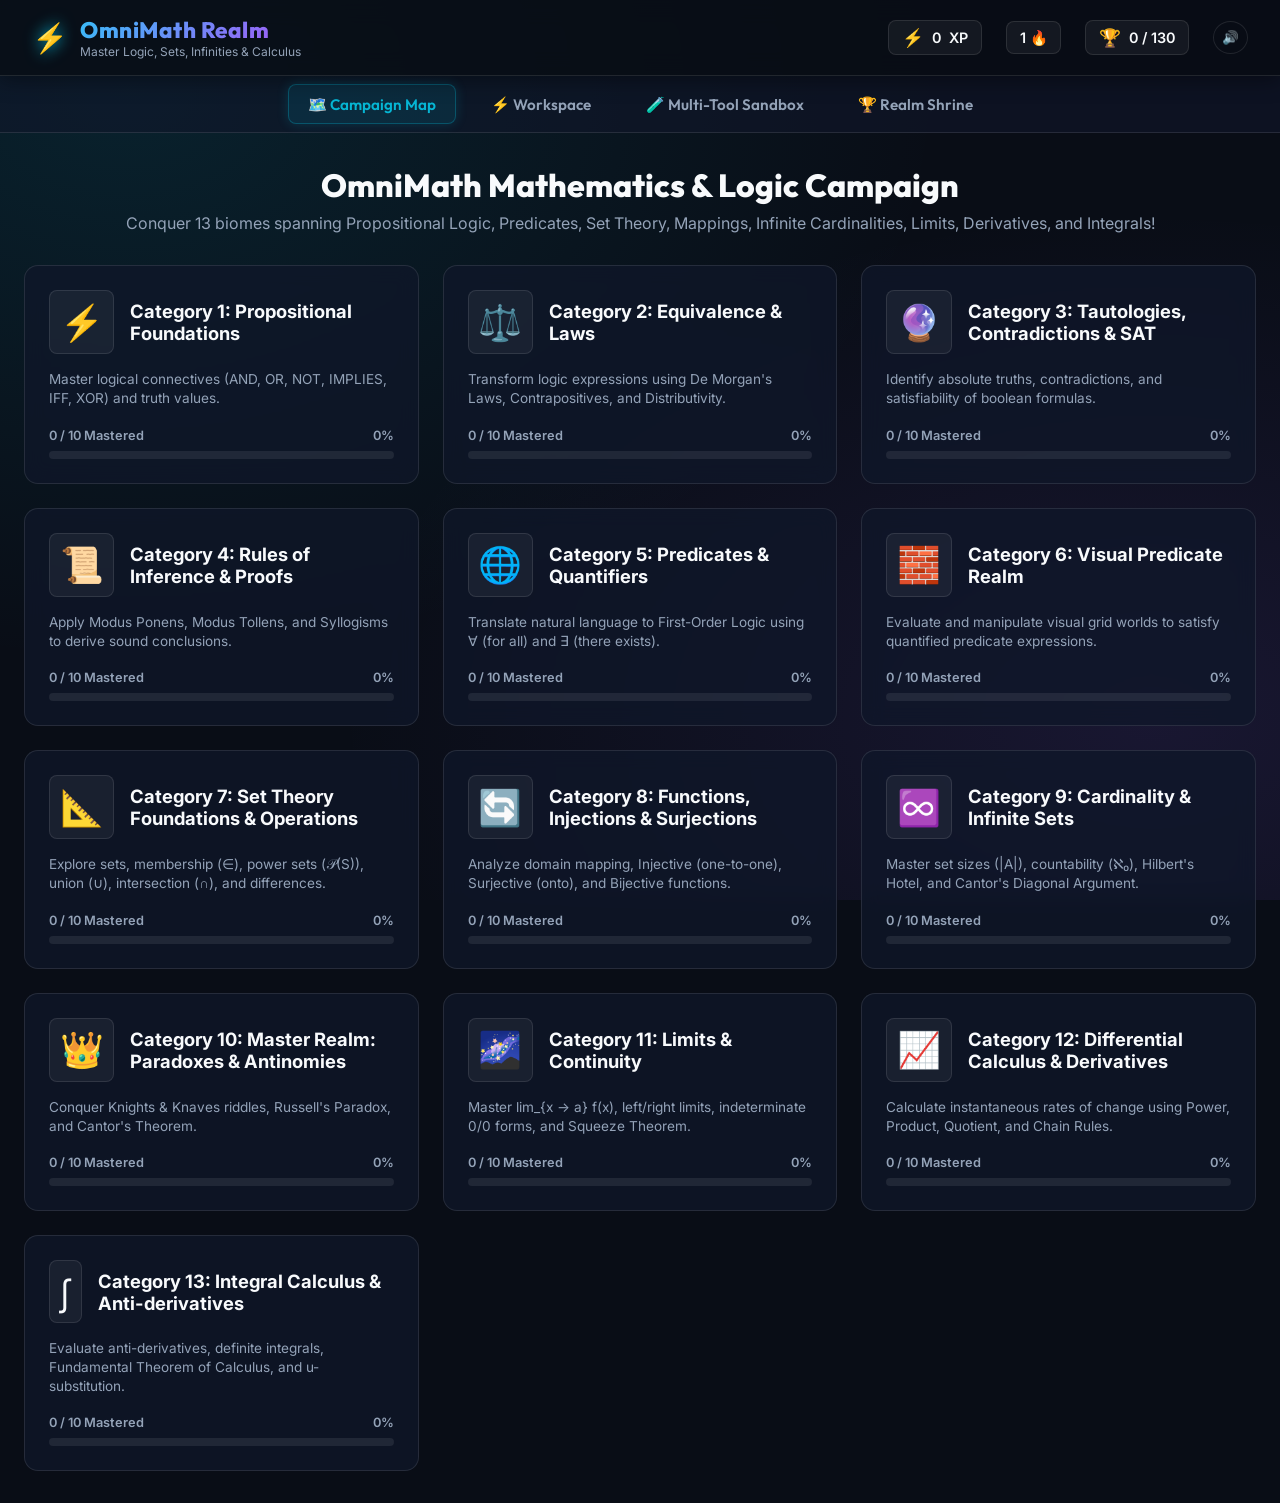
==== commit 7b4abdb8: "feat: expand OmniMath Realm with calculus modules and extend challenge count to 130" ====
--- a/index.html
+++ b/index.html
@@ -3,8 +3,8 @@
 <head>
     <meta charset="UTF-8">
     <meta name="viewport" content="width=device-width, initial-scale=1.0">
-    <title>Discrete Math & Logic Realm - eLearning App</title>
-    <meta name="description" content="A super portable offline eLearning application for mastering Propositional & Predicate Logic, Set Theory, Functions & Mappings (Injections/Surjections), and Infinite Sets & Cardinality. Shareable with zero prerequisites.">
+    <title>OmniMath Realm - eLearning App</title>
+    <meta name="description" content="A super portable offline eLearning application for mastering Propositional & Predicate Logic, Set Theory, Functions & Mappings, Cardinality & Infinities, and Calculus (Limits, Derivatives, Integrals). Shareable with zero prerequisites.">
     
     <!-- Google Fonts -->
     <link rel="preconnect" href="https://fonts.googleapis.com">
@@ -785,6 +785,25 @@
     border-bottom: 1px solid rgba(255, 255, 255, 0.05);
 }
 
+/* Realm Biome Environment Transition System */
+body {
+    transition: background-color 0.5s ease, background-image 0.5s ease;
+}
+
+.app-header {
+    transition: border-bottom 0.5s ease;
+}
+
+.biome-banner {
+    animation: biomeFadeIn 0.4s ease-out;
+}
+
+@keyframes biomeFadeIn {
+    from { opacity: 0; transform: translateY(-6px); }
+    to { opacity: 1; transform: translateY(0); }
+}
+
+
 
     </style>
 </head>
@@ -794,8 +813,8 @@
         <div class="logo-container">
             <div class="logo-icon">⚡</div>
             <div class="logo-text">
-                <h1>Discrete Math & Logic Realm</h1>
-                <p>Master Logic, Set Theory, Mappings & Infinities</p>
+                <h1>OmniMath Realm</h1>
+                <p>Master Logic, Sets, Infinities & Calculus</p>
             </div>
         </div>
 
@@ -809,7 +828,7 @@
             </div>
             <div class="stat-pill" title="Challenges Solved">
                 <span class="icon">🏆</span>
-                <span id="stat-completed-val">0 / 100</span>
+                <span id="stat-completed-val">0 / 130</span>
             </div>
             <button class="sound-toggle-btn" id="btn-sound-toggle" title="Toggle Sound Effects">🔊</button>
         </div>
@@ -828,8 +847,8 @@
         <!-- VIEW 1: CAMPAIGN MAP -->
         <section id="view-campaign" class="view-panel active">
             <div class="campaign-header">
-                <h2>Discrete Mathematics & Logic Campaign</h2>
-                <p>Conquer 10 realms spanning Propositional Logic, Predicates, Set Theory, Function Injections/Surjections, and Infinite Cardinalities!</p>
+                <h2>OmniMath Mathematics & Logic Campaign</h2>
+                <p>Conquer 13 biomes spanning Propositional Logic, Predicates, Set Theory, Mappings, Infinite Cardinalities, Limits, Derivatives, and Integrals!</p>
             </div>
             <div class="categories-grid"></div>
         </section>
@@ -1391,7 +1410,7 @@
     }
 
     /**
-     * Check Function properties (Injectivity, Surjectivity, Bijectivity) for domain -> codomain mapping
+     * Check Function properties (Injectivity, Surjectivity, Bijectivity)
      */
     static checkFunctionProperties(domain, codomain, mapping) {
         const values = domain.map(d => mapping[d]).filter(v => v !== undefined);
@@ -1409,12 +1428,55 @@
             range: Array.from(uniqueValues).sort()
         };
     }
+
+    /**
+     * Evaluate Polynomial Limit: lim_{x -> targetX} c * x^n
+     */
+    static evaluatePolynomialLimit(coef, power, targetX) {
+        const c = parseFloat(coef) || 0;
+        const n = parseFloat(power) || 0;
+        const x = parseFloat(targetX) || 0;
+        return c * Math.pow(x, n);
+    }
+
+    /**
+     * Evaluate Power Rule Derivative: d/dx [ c * x^n ] = (c * n) * x^(n - 1)
+     */
+    static evaluatePowerRuleDerivative(coef, power) {
+        const c = parseFloat(coef) || 0;
+        const n = parseFloat(power) || 0;
+        const newCoef = c * n;
+        const newPower = n - 1;
+        return { coef: newCoef, power: newPower };
+    }
+
+    /**
+     * Evaluate Definite Integral for Power Rule: int_a^b (c * x^n) dx = [c/(n+1) * x^(n+1)]_a^b
+     */
+    static evaluateDefiniteIntegralPowerRule(coef, power, a, b) {
+        const c = parseFloat(coef) || 0;
+        const n = parseFloat(power) || 0;
+        const lower = parseFloat(a) || 0;
+        const upper = parseFloat(b) || 0;
+
+        if (n === -1) {
+            // Special case ln(x)
+            return c * (Math.log(Math.abs(upper)) - Math.log(Math.abs(lower)));
+        }
+
+        const newPower = n + 1;
+        const newCoef = c / newPower;
+        const valUpper = newCoef * Math.pow(upper, newPower);
+        const valLower = newCoef * Math.pow(lower, newPower);
+
+        return valUpper - valLower;
+    }
 }
 
 /* --- MODULE: challenges.js --- */
 /**
- * Challenges Data Bank for Discrete Math & Logic Realm
- * 100 Challenges organized across 10 categories with Scaffolding & Faded Guidance
+ * Challenges Data Bank for OmniMath Realm
+ * 130 Challenges organized across 13 categories with Scaffolding & Faded Guidance
  */
 
 const CATEGORIES = [
@@ -1487,6 +1549,27 @@
         icon: '👑',
         description: "Conquer Knights & Knaves riddles, Russell's Paradox, and Cantor's Theorem.",
         color: '#ef4444'
+    },
+    {
+        id: 'cat_limits',
+        name: 'Category 11: Limits & Continuity',
+        icon: '🌌',
+        description: 'Master lim_{x → a} f(x), left/right limits, indeterminate 0/0 forms, and Squeeze Theorem.',
+        color: '#f59e0b'
+    },
+    {
+        id: 'cat_derivatives',
+        name: 'Category 12: Differential Calculus & Derivatives',
+        icon: '📈',
+        description: 'Calculate instantaneous rates of change using Power, Product, Quotient, and Chain Rules.',
+        color: '#84cc16'
+    },
+    {
+        id: 'cat_integrals',
+        name: 'Category 13: Integral Calculus & Anti-derivatives',
+        icon: '∫',
+        description: 'Evaluate anti-derivatives, definite integrals, Fundamental Theorem of Calculus, and u-substitution.',
+        color: '#6366f1'
     }
 ];
 
@@ -1646,7 +1729,7 @@
         categoryId: 'cat_equivalences',
         title: 'De Morgan Conjunction',
         type: 'equivalence_input',
-        learningInfo: '<strong>De Morgan\'s First Law</strong> states that the negation of a conjunction is logically equivalent to the disjunction of the negations: <code>¬(P ∧ Q) ≡ ¬P ∨ ¬Q</code>. Think of it as "distributing" the negation while flipping ∧ to ∨.',
+        learningInfo: '<strong>De Morgan\'s First Law</strong> states that the negation of a conjunction is logically equivalent to the disjunction of the negations: <code>¬(P ∧ Q) ≡ ¬P ∨ ¬Q</code>.',
         prompt: 'Type an equivalent expression for ¬(P ∧ Q) using De Morgan\'s Law.',
         targetFormula: '¬P ∨ ¬Q',
         hint: 'Distribute the negation ¬ to P and Q, and flip ∧ to ∨.',
@@ -1670,7 +1753,7 @@
         categoryId: 'cat_equivalences',
         title: 'Implication Elimination',
         type: 'equivalence_input',
-        learningInfo: 'An implication <code>P → Q</code> can be rewritten entirely using disjunction and negation: <code>¬P ∨ Q</code>. "Either P is false, or Q is true."',
+        learningInfo: 'An implication <code>P → Q</code> can be rewritten entirely using disjunction and negation: <code>¬P ∨ Q</code>.',
         prompt: 'Express P → Q without using the implication symbol →.',
         targetFormula: '¬P ∨ Q',
         hint: 'Implication P → Q is equivalent to ¬P ∨ Q.',
@@ -1686,7 +1769,7 @@
         options: ['Q → P', '¬Q → ¬P', '¬P → ¬Q', '¬P ∨ ¬Q'],
         correctAnswer: '¬Q → ¬P',
         hint: 'The contrapositive flips the premise and conclusion and negates both.',
-        explanation: 'The contrapositive of P → Q is ¬Q → ¬P, and it always retains the exact same truth table.',
+        explanation: 'The contrapositive of P → Q is ¬Q → ¬P.',
         xp: 70
     },
     {
@@ -1730,7 +1813,7 @@
         prompt: 'What is the logical negation of P → Q? (Express using ∧ and ¬)',
         targetFormula: 'P ∧ ¬Q',
         hint: '¬(P → Q) ≡ ¬(¬P ∨ Q). Use De Morgan\'s Law.',
-        explanation: '¬(P → Q) ≡ ¬(¬P ∨ Q) ≡ P ∧ ¬Q. (The premise P is true, but conclusion Q fails!).',
+        explanation: '¬(P → Q) ≡ P ∧ ¬Q.',
         xp: 80
     },
     {
@@ -1765,12 +1848,12 @@
         categoryId: 'cat_tautologies',
         title: 'Law of Excluded Middle',
         type: 'multiple_choice',
-        learningInfo: 'A <strong>Tautology</strong> is a statement that is True under EVERY possible assignment of truth values. A <strong>Contradiction</strong> is False under every assignment. A <strong>Contingency</strong> can be True or False depending on the variables.',
+        learningInfo: 'A <strong>Tautology</strong> is a statement that is True under EVERY possible assignment of truth values. A <strong>Contradiction</strong> is False under every assignment.',
         prompt: 'Classify the formula P ∨ ¬P.',
         options: ['Tautology', 'Contradiction', 'Contingency'],
         correctAnswer: 'Tautology',
         hint: 'Construct a truth table. Is it always true regardless of P?',
-        explanation: 'Whether P is True or False, P ∨ ¬P is always True (Law of Excluded Middle).',
+        explanation: 'Whether P is True or False, P ∨ ¬P is always True.',
         xp: 60
     },
     {
@@ -1778,12 +1861,12 @@
         categoryId: 'cat_tautologies',
         title: 'Self Contradiction',
         type: 'multiple_choice',
-        learningInfo: 'A formula is a <strong>Contradiction</strong> if it is impossible to satisfy. For instance, something cannot be both true and not true at the exact same time.',
+        learningInfo: 'A formula is a <strong>Contradiction</strong> if it is impossible to satisfy.',
         prompt: 'Classify the formula P ∧ ¬P.',
         options: ['Tautology', 'Contradiction', 'Contingency'],
         correctAnswer: 'Contradiction',
         hint: 'Can P be both True and False simultaneously?',
-        explanation: 'P ∧ ¬P is always False regardless of P.',
+        explanation: 'P ∧ ¬P is always False.',
         xp: 60
     },
     {
@@ -1808,7 +1891,7 @@
         options: ['Tautology', 'Contradiction', 'Contingency'],
         correctAnswer: 'Contingency',
         hint: 'Is P ∧ Q true for all rows? False for all rows? Or depends on assignment?',
-        explanation: 'P ∧ Q is True when P=T, Q=T, but False when P=F. Thus it is a Contingency.',
+        explanation: 'P ∧ Q is True when P=T, Q=T, but False when P=F. Contingency.',
         xp: 65
     },
     {
@@ -1819,8 +1902,8 @@
         prompt: 'Is the formula (P ∨ Q) ∧ (¬P ∨ ¬Q) satisfiable?',
         options: ['Yes, Satisfiable', 'No, Unsatisfiable'],
         correctAnswer: 'Yes, Satisfiable',
-        hint: 'A formula is satisfiable if there exists AT LEAST ONE truth assignment that makes it True.',
-        explanation: 'Setting P = True and Q = False makes (True ∨ False) ∧ (False ∨ True) = True ∧ True = True.',
+        hint: 'A formula is satisfiable if there exists AT LEAST ONE truth assignment making it True.',
+        explanation: 'P = True, Q = False makes (True ∨ False) ∧ (False ∨ True) = True.',
         xp: 70
     },
     {
@@ -1832,7 +1915,7 @@
         options: ['Tautology', 'Contradiction', 'Contingency'],
         correctAnswer: 'Contradiction',
         hint: 'If P is True and P → Q is True, then Q MUST be True. But ¬Q says Q is False!',
-        explanation: 'This asserts premise P, implication P → Q, and negates the conclusion Q. It is a contradiction.',
+        explanation: 'Asserts premise P, implication P → Q, and negates conclusion Q. Contradiction.',
         xp: 75
     },
     {
@@ -1856,7 +1939,7 @@
         options: ['Tautology', 'Contradiction', 'Contingency'],
         correctAnswer: 'Tautology',
         hint: 'Known as Peirce\'s Law in classical logic.',
-        explanation: 'Peirce\'s Law is a valid tautology in classical logic despite only using implications.',
+        explanation: 'Peirce\'s Law is a valid tautology.',
         xp: 85
     },
     {
@@ -1868,7 +1951,7 @@
         options: ['P=F, Q=T, R=T', 'P=T, Q=F, R=F', 'P=T, Q=T, R=F', 'No assignment exists'],
         correctAnswer: 'P=F, Q=T, R=T',
         hint: 'Since ¬P is True, P MUST be False. If P is False, P ∨ Q requires Q to be True.',
-        explanation: 'With P=F, Q=T, R=T: (F ∨ T) ∧ (F ∨ T) ∧ T = T ∧ T ∧ T = True.',
+        explanation: 'With P=F, Q=T, R=T: (F ∨ T) ∧ (F ∨ T) ∧ T = True.',
         xp: 90
     },
     {
@@ -1880,7 +1963,7 @@
         options: ['Yes, Satisfiable', 'No, Unsatisfiable'],
         correctAnswer: 'No, Unsatisfiable',
         hint: 'Test all 4 assignments of (P, Q): (T,T), (T,F), (F,T), (F,F).',
-        explanation: 'Every assignment falsifies at least one of the 4 clauses, rendering it a Contradiction.',
+        explanation: 'Every assignment falsifies at least one of the 4 clauses.',
         xp: 100
     },
 
@@ -1892,7 +1975,7 @@
         categoryId: 'cat_inference',
         title: 'Modus Ponens (Affirming the Antecedent)',
         type: 'multiple_choice',
-        learningInfo: '<strong>Modus Ponens</strong> is the fundamental rule of deduction: If <code>P → Q</code> is true, and premise <code>P</code> is true, then <code>Q</code> MUST be true.',
+        learningInfo: '<strong>Modus Ponens</strong>: If <code>P → Q</code> is true, and premise <code>P</code> is true, then <code>Q</code> MUST be true.',
         premises: ['P → Q', 'P'],
         prompt: 'From the given premises, what valid conclusion can be deduced?',
         options: ['Q', '¬Q', 'P ∧ Q', 'No conclusion'],
@@ -1906,7 +1989,7 @@
         categoryId: 'cat_inference',
         title: 'Modus Tollens (Denying the Consequent)',
         type: 'multiple_choice',
-        learningInfo: '<strong>Modus Tollens</strong> states: If <code>P → Q</code> is true, but <code>Q</code> is False (¬Q), then premise <code>P</code> MUST be False (¬P).',
+        learningInfo: '<strong>Modus Tollens</strong>: If <code>P → Q</code> is true, but <code>Q</code> is False (¬Q), then premise <code>P</code> MUST be False (¬P).',
         premises: ['P → Q', '¬Q'],
         prompt: 'From the given premises, what valid conclusion can be derived?',
         options: ['P', '¬P', 'Q → P', 'No conclusion'],
@@ -1920,6 +2003,7 @@
         categoryId: 'cat_inference',
         title: 'Hypothetical Syllogism',
         type: 'multiple_choice',
+        learningInfo: '<strong>Hypothetical Syllogism</strong> is the transitivity law of logic: If P implies Q, and Q implies R, then P directly implies R: <code>(P → Q) ∧ (Q → R) ⇒ P → R</code>.',
         premises: ['P → Q', 'Q → R'],
         prompt: 'Chain the implications: What conclusion follows from P → Q and Q → R?',
         options: ['P → R', 'R → P', 'P ∧ R', '¬P → ¬R'],
@@ -1947,10 +2031,10 @@
         title: 'Resolution Principle',
         type: 'multiple_choice',
         premises: ['P ∨ Q', '¬P ∨ R'],
-        prompt: 'Apply the Resolution Rule to resolve the complementary literals P and ¬P.',
+        prompt: 'Apply the Resolution Rule to resolve complementary literals P and ¬P.',
         options: ['Q ∨ R', 'Q ∧ R', 'P ∨ R', '¬Q ∨ ¬R'],
         correctAnswer: 'Q ∨ R',
-        hint: 'Resolution resolves (P ∨ Q) and (¬P ∨ R) into the resolvent (Q ∨ R).',
+        hint: 'Resolution resolves (P ∨ Q) and (¬P ∨ R) into (Q ∨ R).',
         explanation: 'Combining P ∨ Q and ¬P ∨ R yields Q ∨ R.',
         xp: 75
     },
@@ -1989,7 +2073,7 @@
         prompt: 'Deduce the final conclusion step-by-step from all premises.',
         options: ['R', '¬R', 'Q ∧ ¬R', '¬P'],
         correctAnswer: 'R',
-        hint: 'Since P is true and ¬P ∨ Q (which is P → Q) holds, Q is true. Since Q is true and ¬Q ∨ R holds, R is true!',
+        hint: 'P and ¬P ∨ Q yield Q. Q and ¬Q ∨ R yield R!',
         explanation: 'Step 1: P and ¬P ∨ Q yield Q. Step 2: Q and ¬Q ∨ R yield R.',
         xp: 85
     },
@@ -2002,7 +2086,7 @@
         options: ['Assume ¬S and derive a contradiction (False)', 'Assume S and show it is true', 'Assume ¬S and show S is false', 'Assume S=False and ¬S=False'],
         correctAnswer: 'Assume ¬S and derive a contradiction (False)',
         hint: 'Proof by contradiction assumes the negation of the target statement.',
-        explanation: 'We assume ¬S, and if this leads to a contradiction (e.g. R ∧ ¬R), then ¬S must be false, so S is true.',
+        explanation: 'Assume ¬S, and if this leads to a contradiction, ¬S is false so S is true.',
         xp: 90
     },
     {
@@ -2014,7 +2098,7 @@
         prompt: 'Determine what MUST be true from the 4 premises combined.',
         options: ['D', 'A', 'B', '¬D'],
         correctAnswer: 'D',
-        hint: 'Trace: ¬C and B → C yield ¬B. ¬B and A → B yield ¬A. ¬A and A ∨ D yield D!',
+        hint: 'Trace: ¬C & B → C ⇒ ¬B. ¬B & A → B ⇒ ¬A. ¬A & A ∨ D ⇒ D!',
         explanation: '1. ¬C & B → C ⇒ ¬B. 2. ¬B & A → B ⇒ ¬A. 3. ¬A & A ∨ D ⇒ D.',
         xp: 100
     },
@@ -2027,12 +2111,12 @@
         categoryId: 'cat_quantifiers',
         title: 'Universal Quantifier Basics',
         type: 'multiple_choice',
-        learningInfo: '<strong>Universal Quantifier (∀ / "for all")</strong> asserts that a predicate property <em>P(x)</em> holds true for EVERY element <em>x</em> in the domain of discourse. If even a single counterexample exists where <em>P(x)</em> is False, the statement <code>∀x P(x)</code> is False.',
+        learningInfo: '<strong>Universal Quantifier (∀ / "for all")</strong> asserts that a predicate property <em>P(x)</em> holds true for EVERY element <em>x</em> in the domain.',
         prompt: 'Translating "Every integer x is greater than zero":',
         options: ['∀x (Integer(x) → GreaterThanZero(x))', '∃x (Integer(x) ∧ GreaterThanZero(x))', '∀x (Integer(x) ∧ GreaterThanZero(x))', '∃x (Integer(x) → GreaterThanZero(x))'],
         correctAnswer: '∀x (Integer(x) → GreaterThanZero(x))',
         hint: 'Universal statements ("Every...") are standardly written with implications →.',
-        explanation: '∀x (Integer(x) → GreaterThanZero(x)) correctly asserts that IF x is an integer, THEN x > 0.',
+        explanation: '∀x (Integer(x) → GreaterThanZero(x)) correctly asserts IF x is integer, THEN x > 0.',
         xp: 60
     },
     {
@@ -2040,7 +2124,7 @@
         categoryId: 'cat_quantifiers',
         title: 'Existential Quantifier Basics',
         type: 'multiple_choice',
-        learningInfo: '<strong>Existential Quantifier (∃ / "there exists")</strong> asserts that AT LEAST ONE element <em>x</em> in the domain satisfies the predicate property <em>P(x)</em>.',
+        learningInfo: '<strong>Existential Quantifier (∃ / "there exists")</strong> asserts that AT LEAST ONE element <em>x</em> in the domain satisfies predicate <em>P(x)</em>.',
         prompt: 'Translating "Some prime numbers are even":',
         options: ['∃x (Prime(x) ∧ Even(x))', '∀x (Prime(x) → Even(x))', '∃x (Prime(x) → Even(x))', '∀x (Prime(x) ∧ Even(x))'],
         correctAnswer: '∃x (Prime(x) ∧ Even(x))',
@@ -2053,7 +2137,7 @@
         categoryId: 'cat_quantifiers',
         title: 'Quantifier Negation: Universal',
         type: 'equivalence_input',
-        learningInfo: 'To negate a universal quantifier <code>¬(∀x P(x))</code>, flip the quantifier to <code>∃x</code> and negate the predicate: <code>∃x ¬P(x)</code>. "Not everyone is happy" means "There exists someone who is not happy."',
+        learningInfo: 'To negate a universal quantifier <code>¬(∀x P(x))</code>, flip the quantifier to <code>∃x</code> and negate the predicate: <code>∃x ¬P(x)</code>.',
         prompt: 'Rewrite ¬(∀x P(x)) using quantifier negation rules.',
         targetFormula: '∃x ¬P(x)',
         hint: 'Flip ∀ to ∃ and move the negation ¬ inside.',
@@ -2068,7 +2152,7 @@
         prompt: 'Rewrite ¬(∃x P(x)) using quantifier negation rules.',
         targetFormula: '∀x ¬P(x)',
         hint: 'Flip ∃ to ∀ and move the negation ¬ inside.',
-        explanation: '¬(∃x P(x)) ≡ ∀x ¬P(x). ("There does not exist a P" = "For all x, not P").',
+        explanation: '¬(∃x P(x)) ≡ ∀x ¬P(x).',
         xp: 65
     },
     {
@@ -2104,7 +2188,7 @@
         options: ['∀x ∃y is True, but ∃y ∀x is False', 'Both are True', 'Both are False', '∃y ∀x is True, but ∀x ∃y is False'],
         correctAnswer: '∀x ∃y is True, but ∃y ∀x is False',
         hint: 'In ∀x ∃y, y can depend on x (y = -x). In ∃y ∀x, a single y must work for ALL x.',
-        explanation: 'For any x, choosing y = -x gives x + y = 0 (True). But no single constant y satisfies x + y = 0 for ALL x.',
+        explanation: 'For any x, choosing y = -x gives x + y = 0 (True). But no single constant y works for ALL x.',
         xp: 80
     },
     {
@@ -2123,11 +2207,11 @@
         categoryId: 'cat_quantifiers',
         title: 'Vacuous Truth over Empty Domain',
         type: 'multiple_choice',
-        prompt: 'If the domain of discourse D is the EMPTY SET ∅, what is the truth value of ∀x P(x)?',
+        prompt: 'If domain D is the EMPTY SET ∅, what is the truth value of ∀x P(x)?',
         options: ['True (Vacuously)', 'False', 'Undefined'],
         correctAnswer: 'True (Vacuously)',
         hint: 'Can you find a counterexample in an empty domain?',
-        explanation: 'Since there are no elements in ∅ to disprove P(x), universal claims over an empty domain are vacuously TRUE.',
+        explanation: 'No elements exist in ∅ to disprove P(x), so universal claims over ∅ are vacuously TRUE.',
         xp: 90
     },
     {
@@ -2143,8 +2227,8 @@
             '∀n (Even(n) ∧ n = p + q)'
         ],
         correctAnswer: '∀n ((Even(n) ∧ n > 2) → ∃p ∃q (Prime(p) ∧ Prime(q) ∧ n = p + q))',
-        hint: 'Identify the universal condition on n and the existential search for p and q.',
-        explanation: '∀n ((Even(n) ∧ n > 2) → ∃p ∃q (Prime(p) ∧ Prime(q) ∧ n = p + q)) perfectly models Goldbach\'s Conjecture.',
+        hint: 'Identify universal condition on n and existential search for p and q.',
+        explanation: '∀n ((Even(n) ∧ n > 2) → ∃p ∃q (Prime(p) ∧ Prime(q) ∧ n = p + q)) models Goldbach\'s Conjecture.',
         xp: 100
     },
 
@@ -2156,7 +2240,7 @@
         categoryId: 'cat_predicate_realm',
         title: 'Red Shapes Search',
         type: 'predicate_world',
-        learningInfo: 'In the <strong>Visual Predicate Realm</strong>, domain objects are visual shapes in a grid. Predicates like <code>Red(x)</code>, <code>Square(x)</code>, and <code>Circle(x)</code> evaluate against the properties of the objects present.',
+        learningInfo: 'In the <strong>Visual Predicate Realm</strong>, domain objects are visual shapes in a grid. Predicates like <code>Red(x)</code>, <code>Square(x)</code>, and <code>Circle(x)</code> evaluate against shape properties.',
         prompt: 'Evaluate the predicate expression over the current world:',
         formula: '∃x (Red(x) ∧ Square(x))',
         world: [
@@ -2174,6 +2258,7 @@
         categoryId: 'cat_predicate_realm',
         title: 'All Circles Check',
         type: 'predicate_world',
+        learningInfo: 'When evaluating universal statements <code>∀x (Circle(x) → Blue(x))</code>, non-circle objects do not falsify the claim because the premise <code>Circle(x)</code> is False for them.',
         prompt: 'Evaluate: Are ALL shapes in this domain blue circles?',
         formula: '∀x (Circle(x) → Blue(x))',
         world: [
@@ -2183,8 +2268,8 @@
         ],
         options: ['True', 'False'],
         correctAnswer: 'True',
-        hint: 'Check each circle in the world: Is it blue? (Note: squares don\'t violate Circle(x) → Blue(x) because premise Circle(x) is false!).',
-        explanation: 'All circles (Objects 1 and 2) are blue. The square is vacuously true.',
+        hint: 'Check each circle in the world: Is it blue?',
+        explanation: 'All circles are blue. The square is vacuously true.',
         xp: 65
     },
     {
@@ -2192,6 +2277,7 @@
         categoryId: 'cat_predicate_realm',
         title: 'Strict Universal World',
         type: 'predicate_world',
+        learningInfo: 'A universal claim <code>∀x Red(x)</code> fails if even a single non-red domain object is found.',
         prompt: 'Evaluate the expression:',
         formula: '∀x Red(x)',
         world: [
@@ -2215,7 +2301,7 @@
             { id: 1, type: 'square', color: 'red', x: 0, y: 0 },
             { id: 2, type: 'circle', color: 'blue', x: 1, y: 0 }
         ],
-        hint: 'Click on an object in the grid to change its shape to Triangle and color to Green.',
+        hint: 'Click an object in the grid to change its shape to Triangle and color to Green.',
         explanation: 'Adding or editing a green triangle satisfies the existential query.',
         xp: 75
     },
@@ -2233,7 +2319,7 @@
         options: ['True', 'False'],
         correctAnswer: 'True',
         hint: 'Are there zero red circles in the world?',
-        explanation: 'The circle is blue and the red shape is a square, so there is no red circle. Expression is True.',
+        explanation: 'The circle is blue and the red shape is a square. Expression is True.',
         xp: 70
     },
     {
@@ -2265,7 +2351,7 @@
         ],
         options: ['True', 'False'],
         correctAnswer: 'True',
-        hint: 'Obj 1 is Square (T). Obj 2 is Blue (T). Obj 3 is both Square and Blue (T).',
+        hint: 'Obj 1 is Square. Obj 2 is Blue. Obj 3 is both.',
         explanation: 'Every object is either a square or blue (or both). True.',
         xp: 80
     },
@@ -2325,7 +2411,7 @@
         categoryId: 'cat_set_theory',
         title: 'What is a Set? (Membership ∈)',
         type: 'multiple_choice',
-        learningInfo: 'A <strong>Set</strong> is an unordered collection of distinct objects, called <em>elements</em>. We write <code>x ∈ A</code> to state that <em>x</em> belongs to set <em>A</em>, and <code>x ∉ A</code> if it does not. The <strong>Empty Set (∅ or {})</strong> contains zero elements.',
+        learningInfo: 'A <strong>Set</strong> is an unordered collection of distinct objects, called <em>elements</em>. We write <code>x ∈ A</code> to state that <em>x</em> belongs to set <em>A</em>.',
         prompt: 'Given set A = {2, 4, 6, 8}, which statement is correct?',
         options: ['4 ∈ A and 5 ∉ A', '5 ∈ A', '4 ∉ A', 'A ∈ 4'],
         correctAnswer: '4 ∈ A and 5 ∉ A',
@@ -2338,12 +2424,12 @@
         categoryId: 'cat_set_theory',
         title: 'Subsets & Proper Subsets',
         type: 'multiple_choice',
-        learningInfo: 'Set <em>A</em> is a <strong>Subset</strong> of <em>B</em> (written <code>A ⊆ B</code>) if EVERY element of <em>A</em> is also in <em>B</em>. If <code>A ⊆ B</code> and <code>A ≠ B</code>, then <em>A</em> is a <strong>Proper Subset</strong> (written <code>A ⊂ B</code>). The empty set ∅ is a subset of EVERY set!',
+        learningInfo: 'Set <em>A</em> is a <strong>Subset</strong> of <em>B</em> (written <code>A ⊆ B</code>) if EVERY element of <em>A</em> is also in <em>B</em>. If <code>A ⊆ B</code> and <code>A ≠ B</code>, then <em>A</em> is a <strong>Proper Subset</strong> (written <code>A ⊂ B</code>).',
         prompt: 'Given A = {1, 2} and B = {1, 2, 3}, which relation holds?',
         options: ['A ⊆ B and A ⊂ B', 'B ⊆ A', 'A = B', 'A ∉ B'],
         correctAnswer: 'A ⊆ B and A ⊂ B',
         hint: 'Check if every element of A is inside B, and if B contains extra elements.',
-        explanation: 'All elements of A (1 and 2) are in B, and B has 3, so A is both a subset (⊆) and proper subset (⊂) of B.',
+        explanation: 'All elements of A are in B, and B has 3, so A ⊆ B and A ⊂ B.',
         xp: 65
     },
     {
@@ -2351,12 +2437,12 @@
         categoryId: 'cat_set_theory',
         title: 'The Power Set 𝒫(S)',
         type: 'multiple_choice',
-        learningInfo: 'The <strong>Power Set 𝒫(S)</strong> is the set of ALL subsets of <em>S</em> (including ∅ and <em>S</em> itself). If set <em>S</em> has <em>n</em> elements, its power set 𝒫(S) has <strong>2ⁿ</strong> elements.',
+        learningInfo: 'The <strong>Power Set 𝒫(S)</strong> is the set of ALL subsets of <em>S</em>. If set <em>S</em> has <em>n</em> elements, its power set 𝒫(S) has <strong>2ⁿ</strong> elements.',
         prompt: 'How many elements are in the power set 𝒫(S) of S = {a, b, c}?',
         options: ['8', '3', '6', '9'],
         correctAnswer: '8',
         hint: 'S has n = 3 elements. Calculate 2³.',
-        explanation: '|S| = 3, so |𝒫(S)| = 2³ = 8 subsets: {∅, {a}, {b}, {c}, {a,b}, {a,c}, {b,c}, {a,b,c}}.',
+        explanation: '|S| = 3, so |𝒫(S)| = 2³ = 8 subsets.',
         xp: 70
     },
     {
@@ -2368,7 +2454,7 @@
         options: ['{1, 2, 3, 4, 5}', '{3}', '{1, 2, 4, 5}', '{1, 2, 3, 3, 4, 5}'],
         correctAnswer: '{1, 2, 3, 4, 5}',
         hint: 'Union (∪) combines ALL elements from both sets without duplicates.',
-        explanation: 'A ∪ B = {1, 2, 3, 4, 5}. (Duplicates like 3 are listed once).',
+        explanation: 'A ∪ B = {1, 2, 3, 4, 5}.',
         xp: 65
     },
     {
@@ -2388,11 +2474,11 @@
         categoryId: 'cat_set_theory',
         title: 'Set Difference (A \\ B)',
         type: 'multiple_choice',
-        prompt: 'Calculate A \\ B (relative complement) for A = {1, 2, 3, 4} and B = {3, 4, 5}.',
+        prompt: 'Calculate A \\ B for A = {1, 2, 3, 4} and B = {3, 4, 5}.',
         options: ['{1, 2}', '{5}', '{3, 4}', '{1, 2, 5}'],
         correctAnswer: '{1, 2}',
-        hint: 'A \\ B keeps elements in A after removing anything that is also in B.',
-        explanation: 'Removing 3 and 4 from A leaving {1, 2}.',
+        hint: 'A \\ B keeps elements in A after removing anything in B.',
+        explanation: 'Removing 3 and 4 from A leaves {1, 2}.',
         xp: 70
     },
     {
@@ -2403,7 +2489,7 @@
         prompt: 'Calculate A Δ B for A = {1, 2, 3} and B = {2, 3, 4}.',
         options: ['{1, 4}', '{2, 3}', '{1, 2, 3, 4}', '∅'],
         correctAnswer: '{1, 4}',
-        hint: 'A Δ B = (A ∪ B) \\ (A ∩ B). Elements in either A or B, but NOT both (Set XOR!).',
+        hint: 'A Δ B = (A ∪ B) \\ (A ∩ B). Elements in A or B, but NOT both.',
         explanation: 'Elements in A or B but not both are 1 and 4. A Δ B = {1, 4}.',
         xp: 75
     },
@@ -2421,7 +2507,7 @@
         ],
         correctAnswer: '{(x,1), (x,2), (y,1), (y,2)}',
         hint: 'Cartesian product is the set of all ordered pairs (a, b) where a ∈ A and b ∈ B.',
-        explanation: 'A × B contains all 2 × 2 = 4 ordered pairs: {(x,1), (x,2), (y,1), (y,2)}.',
+        explanation: 'A × B contains all 2 × 2 = 4 ordered pairs.',
         xp: 80
     },
     {
@@ -2445,7 +2531,7 @@
         options: ['(A ∩ B) \\ C', '(A ∪ B) \\ C', '(A \\ C) ∪ B', 'A ∩ B ∩ C'],
         correctAnswer: '(A ∩ B) \\ C',
         hint: 'B \\ C = B ∩ Cᶜ. So A ∩ (B ∩ Cᶜ) = (A ∩ B) ∩ Cᶜ = (A ∩ B) \\ C.',
-        explanation: 'A ∩ (B \\ C) represents elements in A and B that are not in C, which is (A ∩ B) \\ C.',
+        explanation: 'A ∩ (B \\ C) represents elements in A and B that are not in C.',
         xp: 90
     },
 
@@ -2457,12 +2543,12 @@
         categoryId: 'cat_functions',
         title: 'Function Definition: Domain & Codomain',
         type: 'multiple_choice',
-        learningInfo: 'A <strong>Function</strong> <code>f: X → Y</code> maps every element in <strong>Domain X</strong> to EXACTLY ONE element in <strong>Codomain Y</strong>. The subset of Y actually hit by the mapping is called the <strong>Range (or Image)</strong>.',
+        learningInfo: 'A <strong>Function</strong> <code>f: X → Y</code> maps every element in <strong>Domain X</strong> to EXACTLY ONE element in <strong>Codomain Y</strong>.',
         prompt: 'Let f: {1, 2, 3} → {A, B, C} be f(1)=A, f(2)=B, f(3)=B. What is the Range of f?',
         options: ['{A, B}', '{A, B, C}', '{1, 2, 3}', '{A}'],
         correctAnswer: '{A, B}',
         hint: 'Range is the set of values in the codomain that actually get mapped to.',
-        explanation: 'Outputs are A and B. Codomain is {A, B, C}, but Range is {A, B}.',
+        explanation: 'Outputs are A and B. Range is {A, B}.',
         xp: 60
     },
     {
@@ -2470,12 +2556,12 @@
         categoryId: 'cat_functions',
         title: 'Injective Functions (One-to-One)',
         type: 'multiple_choice',
-        learningInfo: 'A function <code>f: X → Y</code> is <strong>Injective (One-to-One)</strong> if distinct inputs map to distinct outputs: <code>f(a) = f(b) ⇒ a = b</code>. No two elements in X map to the same element in Y.',
+        learningInfo: 'A function <code>f: X → Y</code> is <strong>Injective (One-to-One)</strong> if distinct inputs map to distinct outputs: <code>f(a) = f(b) ⇒ a = b</code>.',
         prompt: 'Is f: {1, 2, 3} → {a, b, c, d} given by f(1)=a, f(2)=c, f(3)=d Injective?',
         options: ['Yes, Injective', 'No, Not Injective'],
         correctAnswer: 'Yes, Injective',
         hint: 'Does any element in the codomain get mapped to more than once?',
-        explanation: 'Outputs are a, c, d (all unique). No two inputs share an output, so f is Injective.',
+        explanation: 'Outputs are a, c, d (all unique). f is Injective.',
         xp: 65
     },
     {
@@ -2483,6 +2569,7 @@
         categoryId: 'cat_functions',
         title: 'Injective Failure Test',
         type: 'multiple_choice',
+        learningInfo: 'A function fails injectivity if two distinct inputs map to the exact same output value.',
         prompt: 'Is f: ℝ → ℝ defined by f(x) = x² Injective over real numbers?',
         options: ['No, because f(2) = f(-2) = 4', 'Yes, because every real number squares to a real number', 'Yes, it passes horizontal line test', 'Undefined'],
         correctAnswer: 'No, because f(2) = f(-2) = 4',
@@ -2495,12 +2582,12 @@
         categoryId: 'cat_functions',
         title: 'Surjective Functions (Onto)',
         type: 'multiple_choice',
-        learningInfo: 'A function <code>f: X → Y</code> is <strong>Surjective (Onto)</strong> if EVERY element in Codomain Y is mapped to by at least one element in Domain X. In other words, <strong>Range = Codomain</strong>.',
+        learningInfo: 'A function <code>f: X → Y</code> is <strong>Surjective (Onto)</strong> if EVERY element in Codomain Y is mapped to by at least one element in Domain X.',
         prompt: 'Let f: {1, 2, 3, 4} → {A, B} with f(1)=A, f(2)=A, f(3)=B, f(4)=B. Is f Surjective?',
         options: ['Yes, Surjective', 'No, Not Surjective'],
         correctAnswer: 'Yes, Surjective',
         hint: 'Does every element of Codomain {A, B} get hit by at least one input?',
-        explanation: 'Both A and B are mapped to by inputs. Range {A, B} = Codomain {A, B}, so f is Surjective.',
+        explanation: 'Range {A, B} = Codomain {A, B}, so f is Surjective.',
         xp: 70
     },
     {
@@ -2512,7 +2599,7 @@
         options: ['Yes, Surjective', 'No, Not Surjective'],
         correctAnswer: 'Yes, Surjective',
         hint: 'For any target real number y, can we solve y = 2x + 1 for x?',
-        explanation: 'For any y ∈ ℝ, choosing x = (y - 1)/2 gives f(x) = y. Thus every y is covered, so f is Surjective.',
+        explanation: 'Choosing x = (y - 1)/2 gives f(x) = y. Every y is covered, so f is Surjective.',
         xp: 75
     },
     {
@@ -2520,7 +2607,6 @@
         categoryId: 'cat_functions',
         title: 'Bijective Functions & Inverses',
         type: 'multiple_choice',
-        learningInfo: 'A function is <strong>Bijective (One-to-One Correspondence)</strong> if it is BOTH <strong>Injective AND Surjective</strong>. A function has a valid <strong>Inverse function f⁻¹</strong> if and only if it is Bijective!',
         prompt: 'Which property is required for a function f: X → Y to have an inverse f⁻¹?',
         options: ['It must be Bijective', 'It must be Injective only', 'It must be Surjective only', 'Domain must equal Codomain'],
         correctAnswer: 'It must be Bijective',
@@ -2537,7 +2623,7 @@
         options: ['14', '11', '10', '24'],
         correctAnswer: '14',
         hint: '(g ∘ f)(x) means g(f(x)). First evaluate f(4), then plug result into g.',
-        explanation: 'f(4) = 4 + 3 = 7. Then g(7) = 2(7) = 14.',
+        explanation: 'f(4) = 7. Then g(7) = 2(7) = 14.',
         xp: 75
     },
     {
@@ -2545,7 +2631,6 @@
         categoryId: 'cat_functions',
         title: 'Pigeonhole Principle Application',
         type: 'multiple_choice',
-        learningInfo: '<strong>Pigeonhole Principle</strong>: If <em>n</em> items (pigeons) are put into <em>m</em> containers (pigeonholes) and <em>n > m</em>, then at least one container must contain more than one item! This means no function <code>f: X → Y</code> can be Injective if <code>|X| > |Y|</code>.',
         prompt: 'If 10 pigeons fly into 9 pigeonholes, what can we deduce about function f: Pigeons → Holes?',
         options: ['f cannot be Injective', 'f cannot be Surjective', 'f is Bijective', 'f is constant'],
         correctAnswer: 'f cannot be Injective',
@@ -2579,7 +2664,7 @@
         ],
         correctAnswer: 'Injective, but NOT Surjective',
         hint: 'Check injectivity: 3n1 = 3n2 ⇒ n1 = n2. Check surjectivity: Can we output y = 1 over integers?',
-        explanation: 'f is Injective (3n1 = 3n2 ⇒ n1=n2). But not Surjective because non-multiples of 3 (like 1, 2) have no integer pre-image.',
+        explanation: 'f is Injective (3n1 = 3n2 ⇒ n1=n2). But not Surjective because 1 has no integer pre-image.',
         xp: 100
     },
 
@@ -2591,7 +2676,7 @@
         categoryId: 'cat_cardinality',
         title: 'Finite Cardinality & Inclusion-Exclusion',
         type: 'multiple_choice',
-        learningInfo: '<strong>Cardinality |A|</strong> measures the number of elements in set <em>A</em>. The <strong>Principle of Inclusion-Exclusion</strong> for two finite sets states: <code>|A ∪ B| = |A| + |B| - |A ∩ B|</code>.',
+        learningInfo: '<strong>Cardinality |A|</strong> measures the number of elements in set <em>A</em>. The <strong>Principle of Inclusion-Exclusion</strong> states: <code>|A ∪ B| = |A| + |B| - |A ∩ B|</code>.',
         prompt: 'If |A| = 10, |B| = 15, and |A ∩ B| = 4, what is |A ∪ B|?',
         options: ['21', '25', '29', '19'],
         correctAnswer: '21',
@@ -2622,7 +2707,7 @@
         categoryId: 'cat_cardinality',
         title: 'Countably Infinite Sets (ℵ₀)',
         type: 'multiple_choice',
-        learningInfo: 'A set is <strong>Countably Infinite</strong> (cardinality <strong>ℵ₀ / Aleph-Null</strong>) if its elements can be put into 1-to-1 correspondence with the Natural Numbers ℕ = {1, 2, 3, ...}.',
+        learningInfo: 'A set is <strong>Countably Infinite</strong> (cardinality <strong>ℵ₀</strong>) if its elements can be put into 1-to-1 correspondence with Natural Numbers ℕ.',
         prompt: 'What is the cardinality of the set of all EVEN natural numbers E = {2, 4, 6, 8, ...}?',
         options: ['ℵ₀ (Same size as all natural numbers ℕ!)', 'Half of ℵ₀', 'Finite', 'Uncountable'],
         correctAnswer: 'ℵ₀ (Same size as all natural numbers ℕ!)',
@@ -2635,7 +2720,6 @@
         categoryId: 'cat_cardinality',
         title: 'Hilbert\'s Grand Hotel Paradox',
         type: 'multiple_choice',
-        learningInfo: '<strong>Hilbert\'s Hotel</strong> has countably infinitely many rooms (Room 1, 2, 3...), all occupied. When a new guest arrives, the manager moves guest in Room <em>n</em> to Room <em>n + 1</em>, freeing Room 1!',
         prompt: 'Can Hilbert\'s fully occupied infinite hotel accommodate 1 new guest?',
         options: ['Yes, by moving guest n to room n+1', 'No, all rooms are full', 'Only if someone checks out', 'Undefined'],
         correctAnswer: 'Yes, by moving guest n to room n+1',
@@ -2672,12 +2756,11 @@
         categoryId: 'cat_cardinality',
         title: 'Cantor\'s Diagonal Argument',
         type: 'multiple_choice',
-        learningInfo: '<strong>Cantor\'s Diagonal Argument</strong> proves that the Real Numbers ℝ in interval (0, 1) CANNOT be listed in a sequence. By altering the <em>k-th</em> digit of the <em>k-th</em> number, Cantor constructed a new real number missing from ANY proposed list!',
         prompt: 'What does Cantor\'s Diagonal Argument prove about the real numbers ℝ?',
         options: ['ℝ is UNCOUNTABLY Infinite (|ℝ| > ℵ₀)', 'ℝ is Countable', 'ℝ is finite', 'ℝ = ℚ'],
         correctAnswer: 'ℝ is UNCOUNTABLY Infinite (|ℝ| > ℵ₀)',
         hint: 'It proves no list of real numbers can ever be complete.',
-        explanation: 'Cantor proved real numbers cannot be mapped 1-to-1 with ℕ. |ℝ| = c = 2^ℵ₀ (Uncountable).',
+        explanation: 'Cantor proved real numbers cannot be mapped 1-to-1 with ℕ. |ℝ| = 2^ℵ₀.',
         xp: 90
     },
     {
@@ -2689,7 +2772,7 @@
         options: ['|A| < |𝒫(A)| (The power set is strictly larger!)', '|A| = |𝒫(A)|', '|A| > |𝒫(A)|', '|𝒫(A)| = 2|A|'],
         correctAnswer: '|A| < |𝒫(A)| (The power set is strictly larger!)',
         hint: 'Can any set be put in bijection with its power set?',
-        explanation: 'Cantor\'s Theorem proves no set A can be mapped surjectively onto its power set 𝒫(A), so |A| < |𝒫(A)|.',
+        explanation: 'Cantor\'s Theorem proves no set A can be mapped surjectively onto its power set 𝒫(A).',
         xp: 95
     },
     {
@@ -2701,7 +2784,7 @@
         options: ['ℵ₀ (Integers) and 2^ℵ₀ (Reals)', '0 and 1', 'Finite and ℵ₀', 'ℵ₁ and ℵ₂'],
         correctAnswer: 'ℵ₀ (Integers) and 2^ℵ₀ (Reals)',
         hint: 'Formulated by Cantor in 1878; proven independent of ZFC set theory by Gödel & Cohen.',
-        explanation: 'Continuum Hypothesis states 2^ℵ₀ = ℵ₁. There is no infinite set size strictly between ℕ and ℝ.',
+        explanation: 'Continuum Hypothesis states 2^ℵ₀ = ℵ₁. There is no infinite set size between ℕ and ℝ.',
         xp: 95
     },
     {
@@ -2717,7 +2800,7 @@
             'All infinities are equal'
         ],
         correctAnswer: 'An infinitely ascending tower of strictly larger infinities: ℵ₀ < 2^ℵ₀ < 2^(2^ℵ₀)...',
-        hint: 'Repeatedly taking power sets 𝒫(𝒫(𝒫(ℕ))) generates larger and larger infinities endlessly!',
+        hint: 'Repeatedly taking power sets 𝒫(𝒫(𝒫(ℕ))) generates larger infinities endlessly!',
         explanation: 'Iterating power sets creates an endless sequence of strictly larger cardinal infinities.',
         xp: 100
     },
@@ -2730,12 +2813,12 @@
         categoryId: 'cat_master_realm',
         title: 'Knights & Knaves: The Gatekeeper',
         type: 'multiple_choice',
-        learningInfo: 'In <strong>Knights & Knaves</strong> puzzles (created by Raymond Smullyan), <strong>Knights</strong> ALWAYS tell the truth, while <strong>Knaves</strong> ALWAYS lie. Analyze their statements logically to deduce their identity.',
+        learningInfo: 'In <strong>Knights & Knaves</strong> puzzles, <strong>Knights</strong> ALWAYS tell the truth, while <strong>Knaves</strong> ALWAYS lie.',
         prompt: 'Person A says: "At least one of us is a Knave." What are A and B?',
         options: ['A is a Knight, B is a Knave', 'A is a Knave, B is a Knight', 'Both are Knights', 'Both are Knaves'],
         correctAnswer: 'A is a Knight, B is a Knave',
-        hint: 'If A were a Knave, his statement would be false, meaning BOTH are Knights (a contradiction!). So A MUST be a Knight.',
-        explanation: 'A is a Knight (tells truth). So his statement is true: at least one is a Knave. Since A is a Knight, B must be the Knave!',
+        hint: 'If A were a Knave, his statement would be false, meaning BOTH are Knights (contradiction!).',
+        explanation: 'A is a Knight (tells truth). Statement is true: at least one is a Knave. B must be the Knave!',
         xp: 80
     },
     {
@@ -2743,11 +2826,12 @@
         categoryId: 'cat_master_realm',
         title: 'The Liar Paradox',
         type: 'multiple_choice',
+        learningInfo: 'Self-referential sentences like "This statement is false" create logical paradoxes because neither True nor False can be consistently assigned to them.',
         prompt: 'Consider the sentence L: "This sentence is False." What is its logical status?',
         options: ['Paradox (Neither True nor False)', 'True', 'False', 'Tautology'],
         correctAnswer: 'Paradox (Neither True nor False)',
         hint: 'If L is True, then by its content L is False. If L is False, then its claim holds, so L is True!',
-        explanation: 'The Liar sentence creates a self-referential contradiction, demonstrating limits of classical truth assignments.',
+        explanation: 'The Liar sentence creates a self-referential contradiction.',
         xp: 80
     },
     {
@@ -2760,7 +2844,7 @@
         options: ['R ∈ R ⇔ R ∉ R (Paradox!)', 'Yes, R ∈ R', 'No, R ∉ R', 'R is empty'],
         correctAnswer: 'R ∈ R ⇔ R ∉ R (Paradox!)',
         hint: 'If R ∈ R, then by definition R ∉ R. If R ∉ R, then R satisfies membership so R ∈ R!',
-        explanation: 'Russell\'s Paradox showed that Naive Set Theory is inconsistent, leading to Axiomatic ZFC Set Theory.',
+        explanation: 'Russell\'s Paradox showed that Naive Set Theory is inconsistent.',
         xp: 90
     },
     {
@@ -2784,7 +2868,7 @@
         options: ['Vagueness of the predicate "Heap"', 'Mathematical induction is invalid', '1 grain is a heap', 'Sand cannot be counted'],
         correctAnswer: 'Vagueness of the predicate "Heap"',
         hint: 'The Sorites paradox highlights boundary issues in vague natural language predicates.',
-        explanation: 'Natural language predicates like "heap" or "tall" lack precise boundary cutoffs in classical logic.',
+        explanation: 'Natural language predicates like "heap" lack precise boundary cutoffs in classical logic.',
         xp: 85
     },
     {
@@ -2795,8 +2879,8 @@
         prompt: 'A says: "B is a Knight." B says: "A and I are opposite types." What are A and B?',
         options: ['Both are Knaves', 'Both are Knights', 'A is Knight, B is Knave', 'A is Knave, B is Knight'],
         correctAnswer: 'Both are Knaves',
-        hint: 'If A were Knight, B would be Knight. But then B\'s claim (opposites) would be false, contradicting B being Knight!',
-        explanation: 'If A is Knave, A\'s statement is false ⇒ B is Knave. B\'s statement ("opposites") is False, which matches B being a Knave!',
+        hint: 'If A were Knight, B would be Knight. But B\'s claim (opposites) would be false!',
+        explanation: 'If A is Knave, A\'s statement is false ⇒ B is Knave. B\'s statement ("opposites") is False.',
         xp: 90
     },
     {
@@ -2813,7 +2897,7 @@
         ],
         correctAnswer: 'It contradicts Cantor\'s Theorem (|U| < |𝒫(U)|)',
         hint: 'Cantor\'s Theorem dictates that ANY power set is strictly larger than its base set!',
-        explanation: 'Cantor\'s Paradox proves that the "Set of All Sets" cannot exist in consistent set theory.',
+        explanation: 'Cantor\'s Paradox proves that the "Set of All Sets" cannot exist.',
         xp: 95
     },
     {
@@ -2853,9 +2937,390 @@
         prompt: 'You stand before 3 doors: Red, Blue, Green. Exactly 1 door holds the prize. Door Red says: "The prize is behind Green." Door Blue says: "The prize is NOT behind Blue." Door Green says: "Red is lying." If AT MOST ONE sign is true, where is the prize?',
         options: ['Behind Blue Door', 'Behind Red Door', 'Behind Green Door', 'No prize exists'],
         correctAnswer: 'Behind Blue Door',
-        hint: 'Test prize locations: If prize is behind Blue, Red is False ("Green"), Blue is False ("NOT Blue" is false), Green is True ("Red is lying"). Exactly 1 sign is True!',
-        explanation: 'If prize is behind Blue: Red sign is False. Blue sign ("NOT Blue") is False. Green sign ("Red is lying") is True. Exactly 1 sign is True! Thus prize is behind Blue.',
+        hint: 'Test prize locations: If prize is behind Blue, Red is False, Blue is False ("NOT Blue" false), Green is True. Exactly 1 sign True!',
+        explanation: 'If prize is behind Blue: Red is False. Blue is False. Green is True. Exactly 1 sign is True! Prize is behind Blue.',
         xp: 150
+    },
+
+    // ==========================================
+    // CATEGORY 11: LIMITS & CONTINUITY (10 Challenges)
+    // ==========================================
+    {
+        id: 'lim_1',
+        categoryId: 'cat_limits',
+        title: 'What is a Limit? (Direct Substitution)',
+        type: 'multiple_choice',
+        learningInfo: 'The <strong>Limit</strong> <code>lim_{x → a} f(x) = L</code> describes the value that a function <em>f(x)</em> approaches as <em>x</em> gets arbitrarily close to <em>a</em>. For well-behaved continuous functions, evaluate by direct substitution!',
+        prompt: 'Evaluate lim_{x → 3} (2x + 4) using direct substitution.',
+        options: ['10', '6', '8', '12'],
+        correctAnswer: '10',
+        hint: 'Plug x = 3 directly into 2x + 4.',
+        explanation: '2(3) + 4 = 6 + 4 = 10.',
+        xp: 60
+    },
+    {
+        id: 'lim_2',
+        categoryId: 'cat_limits',
+        title: 'Indeterminate Form (0/0) Factorization',
+        type: 'multiple_choice',
+        learningInfo: 'When direct substitution yields <code>0/0</code> (an indeterminate form), simplify the expression algebraically by factoring before taking the limit.',
+        prompt: 'Evaluate lim_{x → 2} (x² - 4)/(x - 2).',
+        options: ['4', '0', '2', 'Undefined'],
+        correctAnswer: '4',
+        hint: 'Factor x² - 4 into (x - 2)(x + 2) and cancel the (x - 2) term.',
+        explanation: '(x - 2)(x + 2) / (x - 2) = x + 2. As x → 2, limit = 2 + 2 = 4.',
+        xp: 65
+    },
+    {
+        id: 'lim_3',
+        categoryId: 'cat_limits',
+        title: 'One-Sided Limits Agreement',
+        type: 'multiple_choice',
+        learningInfo: 'A two-sided limit <code>lim_{x → a} f(x)</code> exists IF AND ONLY IF left-hand limit <code>lim_{x → a⁻}</code> and right-hand limit <code>lim_{x → a⁺}</code> are equal!',
+        prompt: 'If lim_{x → 1⁻} f(x) = 5 and lim_{x → 1⁺} f(x) = 5, what is lim_{x → 1} f(x)?',
+        options: ['5', '0', '1', 'Does not exist'],
+        correctAnswer: '5',
+        hint: 'Since both one-sided limits match, the overall limit equals that shared value.',
+        explanation: 'Left and right limits match at 5, so the two-sided limit is 5.',
+        xp: 65
+    },
+    {
+        id: 'lim_4',
+        categoryId: 'cat_limits',
+        title: 'Jump Discontinuity Check',
+        type: 'multiple_choice',
+        prompt: 'If lim_{x → 2⁻} f(x) = 3 and lim_{x → 2⁺} f(x) = 7, what is the status of lim_{x → 2} f(x)?',
+        options: ['Does Not Exist (DNE due to Jump Discontinuity)', '5', '3', '7'],
+        correctAnswer: 'Does Not Exist (DNE due to Jump Discontinuity)',
+        hint: 'Do the left-hand and right-hand limits match?',
+        explanation: '3 ≠ 7. Because left and right limits differ, the overall two-sided limit Does Not Exist.',
+        xp: 70
+    },
+    {
+        id: 'lim_5',
+        categoryId: 'cat_limits',
+        title: 'Limits at Infinity (Equal Degrees)',
+        type: 'multiple_choice',
+        prompt: 'Evaluate lim_{x → ∞} (3x² + 5x)/(2x² - 1).',
+        options: ['3/2', '∞', '0', '5/2'],
+        correctAnswer: '3/2',
+        hint: 'When numerator and denominator have equal degrees, limit is ratio of leading coefficients.',
+        explanation: 'Ratio of leading coefficients 3/2.',
+        xp: 75
+    },
+    {
+        id: 'lim_6',
+        categoryId: 'cat_limits',
+        title: 'Limits at Infinity (Higher Degree Denominator)',
+        type: 'multiple_choice',
+        prompt: 'Evaluate lim_{x → ∞} (4x + 7)/(x² + 3).',
+        options: ['0', '4', '∞', '7/3'],
+        correctAnswer: '0',
+        hint: 'Compare degrees: Numerator degree 1 vs Denominator degree 2.',
+        explanation: 'Degree of denominator > numerator, so limit as x → ∞ is 0.',
+        xp: 75
+    },
+    {
+        id: 'lim_7',
+        categoryId: 'cat_limits',
+        title: 'The Squeeze (Sandwich) Theorem',
+        type: 'multiple_choice',
+        prompt: 'If g(x) ≤ f(x) ≤ h(x) for all x, and lim_{x → a} g(x) = L and lim_{x → a} h(x) = L, what is lim_{x → a} f(x)?',
+        options: ['L', '0', 'L/2', 'Undefined'],
+        correctAnswer: 'L',
+        hint: 'f(x) is squeezed between g(x) and h(x).',
+        explanation: 'By Squeeze Theorem, f(x) is forced to have limit L.',
+        xp: 80
+    },
+    {
+        id: 'lim_8',
+        categoryId: 'cat_limits',
+        title: 'Definition of Continuity',
+        type: 'multiple_choice',
+        prompt: 'A function f(x) is continuous at x = a if and only if:',
+        options: ['f(a) is defined, lim_{x → a} f(x) exists, AND lim_{x → a} f(x) = f(a)', 'f(a) > 0', 'f(x) has a derivative at x = a', 'lim_{x → a} f(x) = 0'],
+        correctAnswer: 'f(a) is defined, lim_{x → a} f(x) exists, AND lim_{x → a} f(x) = f(a)',
+        hint: 'Continuity requires defined value, existing limit, and agreement between the two.',
+        explanation: 'Continuity requires: 1. f(a) defined, 2. lim exists, 3. lim_{x → a} f(x) = f(a).',
+        xp: 85
+    },
+    {
+        id: 'lim_9',
+        categoryId: 'cat_limits',
+        title: 'Fundamental Trigonometric Limit',
+        type: 'multiple_choice',
+        prompt: 'Evaluate lim_{x → 0} (sin x)/x in radians.',
+        options: ['1', '0', 'π', 'Undefined'],
+        correctAnswer: '1',
+        hint: 'Fundamental trigonometric limit evaluated at zero.',
+        explanation: 'lim_{x → 0} (sin x)/x = 1.',
+        xp: 85
+    },
+    {
+        id: 'lim_10',
+        categoryId: 'cat_limits',
+        title: 'Limits Realm Master Challenge',
+        type: 'multiple_choice',
+        prompt: 'Evaluate lim_{x → 0} (1 - cos x)/x².',
+        options: ['1/2', '1', '0', '2'],
+        correctAnswer: '1/2',
+        hint: 'Use Taylor series 1 - cos x ≈ x²/2 or L\'Hôpital\'s Rule twice.',
+        explanation: 'lim_{x → 0} (1 - cos x)/x² = 1/2.',
+        xp: 100
+    },
+
+    // ==========================================
+    // CATEGORY 12: DIFFERENTIAL CALCULUS & DERIVATIVES (10 Challenges)
+    // ==========================================
+    {
+        id: 'der_1',
+        categoryId: 'cat_derivatives',
+        title: 'The Derivative Concept & Power Rule',
+        type: 'multiple_choice',
+        learningInfo: 'The <strong>Derivative f\'(x)</strong> measures instantaneous rate of change. The <strong>Power Rule</strong> states: <code>d/dx [xⁿ] = n · xⁿ⁻¹</code>.',
+        prompt: 'Find the derivative of f(x) = x³.',
+        options: ['3x²', 'x²', '3x³', '3x'],
+        correctAnswer: '3x²',
+        hint: 'Multiply by power 3, subtract 1 from exponent.',
+        explanation: 'd/dx [x³] = 3x².',
+        xp: 60
+    },
+    {
+        id: 'der_2',
+        categoryId: 'cat_derivatives',
+        title: 'Constant Multiple & Sum Rules',
+        type: 'multiple_choice',
+        learningInfo: 'Derivatives are linear: <code>d/dx [c · f(x)] = c · f\'(x)</code> and derivative of any constant number is ZERO.',
+        prompt: 'Find the derivative of f(x) = 4x⁵ - 3x² + 7.',
+        options: ['20x⁴ - 6x', '20x⁵ - 6x + 7', '4x⁴ - 3x', '20x⁴ - 6x + 7'],
+        correctAnswer: '20x⁴ - 6x',
+        hint: 'd/dx[4x⁵] = 20x⁴. d/dx[-3x²] = -6x. d/dx[7] = 0.',
+        explanation: 'Derivative is 20x⁴ - 6x.',
+        xp: 65
+    },
+    {
+        id: 'der_3',
+        categoryId: 'cat_derivatives',
+        title: 'Product Rule',
+        type: 'multiple_choice',
+        learningInfo: '<strong>Product Rule</strong>: <code>d/dx [u · v] = u\'v + uv\'</code>.',
+        prompt: 'Using Product Rule, find d/dx [x² · sin(x)].',
+        options: ['2x · sin(x) + x² · cos(x)', '2x · cos(x)', '2x · sin(x)', 'x² · cos(x)'],
+        correctAnswer: '2x · sin(x) + x² · cos(x)',
+        hint: 'u = x², u\' = 2x. v = sin x, v\' = cos x.',
+        explanation: '2x sin(x) + x² cos(x).',
+        xp: 75
+    },
+    {
+        id: 'der_4',
+        categoryId: 'cat_derivatives',
+        title: 'Quotient Rule Formula',
+        type: 'multiple_choice',
+        prompt: 'What is the Quotient Rule formula for d/dx [u/v]?',
+        options: ['(u\'v - uv\') / v²', '(u\'v + uv\') / v²', '(u\' - v\') / v²', 'u\' / v\''],
+        correctAnswer: '(u\'v - uv\') / v²',
+        hint: 'Quotient rule: (u\'v - uv\') / v².',
+        explanation: '(u\'v - uv\') / v².',
+        xp: 70
+    },
+    {
+        id: 'der_5',
+        categoryId: 'cat_derivatives',
+        title: 'Chain Rule for Composite Functions',
+        type: 'multiple_choice',
+        prompt: 'Find d/dx [(3x + 1)⁵] using the Chain Rule.',
+        options: ['15(3x + 1)⁴', '5(3x + 1)⁴', '15x⁴', '3(3x + 1)⁴'],
+        correctAnswer: '15(3x + 1)⁴',
+        hint: 'Outer derivative 5(3x + 1)⁴ multiplied by inner derivative 3.',
+        explanation: '5(3x + 1)⁴ · 3 = 15(3x + 1)⁴.',
+        xp: 75
+    },
+    {
+        id: 'der_6',
+        categoryId: 'cat_derivatives',
+        title: 'Derivative of Natural Exponential e^x',
+        type: 'multiple_choice',
+        prompt: 'Find the derivative of f(x) = e^(2x).',
+        options: ['2e^(2x)', 'e^(2x)', '2xe^(2x)', 'e^x'],
+        correctAnswer: '2e^(2x)',
+        hint: 'd/dx [e^(u)] = e^u · u\'. Inner derivative of 2x is 2.',
+        explanation: '2e^(2x).',
+        xp: 75
+    },
+    {
+        id: 'der_7',
+        categoryId: 'cat_derivatives',
+        title: 'Derivative of Natural Logarithm ln(x)',
+        type: 'multiple_choice',
+        prompt: 'Find d/dx [ln(x)] for x > 0.',
+        options: ['1/x', '1/x²', 'e^x', 'x'],
+        correctAnswer: '1/x',
+        hint: 'Derivative of natural logarithm.',
+        explanation: 'd/dx [ln x] = 1/x.',
+        xp: 70
+    },
+    {
+        id: 'der_8',
+        categoryId: 'cat_derivatives',
+        title: 'Tangent Line Slope',
+        type: 'multiple_choice',
+        prompt: 'Find the slope of the tangent line to f(x) = x² at x = 3.',
+        options: ['6', '9', '3', '12'],
+        correctAnswer: '6',
+        hint: 'f\'(x) = 2x. Evaluate at x = 3.',
+        explanation: 'f\'(3) = 2(3) = 6.',
+        xp: 80
+    },
+    {
+        id: 'der_9',
+        categoryId: 'cat_derivatives',
+        title: 'Critical Points & Extrema',
+        type: 'multiple_choice',
+        prompt: 'Where are the critical points of f(x) = x³ - 3x?',
+        options: ['x = 1 and x = -1', 'x = 0', 'x = 3 and x = -3', 'No critical points'],
+        correctAnswer: 'x = 1 and x = -1',
+        hint: 'Set f\'(x) = 3x² - 3 = 0.',
+        explanation: '3(x² - 1) = 0 ⇒ x = ±1.',
+        xp: 85
+    },
+    {
+        id: 'der_10',
+        categoryId: 'cat_derivatives',
+        title: 'Differential Calculus Master Challenge',
+        type: 'multiple_choice',
+        prompt: 'If position is s(t) = t³ - 6t² + 9t, at what time t > 0 is velocity v(t) equal to 0?',
+        options: ['t = 1 and t = 3', 't = 2 and t = 4', 't = 0 and t = 3', 't = 3 only'],
+        correctAnswer: 't = 1 and t = 3',
+        hint: 'v(t) = s\'(t) = 3t² - 12t + 9 = 0.',
+        explanation: '3(t - 1)(t - 3) = 0 ⇒ t = 1 and t = 3.',
+        xp: 100
+    },
+
+    // ==========================================
+    // CATEGORY 13: INTEGRAL CALCULUS & ANTI-DERIVATIVES (10 Challenges)
+    // ==========================================
+    {
+        id: 'int_1',
+        categoryId: 'cat_integrals',
+        title: 'Anti-derivatives & Power Rule for Integration',
+        type: 'multiple_choice',
+        learningInfo: '<strong>Integration</strong> reverses differentiation. Power Rule for Integrals: <code>∫ xⁿ dx = (xⁿ⁺¹)/(n + 1) + C</code>.',
+        prompt: 'Find the indefinite integral ∫ x⁴ dx.',
+        options: ['(x⁵)/5 + C', '4x³ + C', '(x⁵) + C', '5x⁵ + C'],
+        correctAnswer: '(x⁵)/5 + C',
+        hint: 'Add 1 to exponent 4 to get 5, divide by 5.',
+        explanation: '∫ x⁴ dx = (x⁵)/5 + C.',
+        xp: 60
+    },
+    {
+        id: 'int_2',
+        categoryId: 'cat_integrals',
+        title: 'Constant Multiple & Sum Integration Rules',
+        type: 'multiple_choice',
+        learningInfo: 'Integrals split across sums: <code>∫ [f(x) + g(x)] dx = ∫ f(x) dx + ∫ g(x) dx</code>.',
+        prompt: 'Evaluate ∫ (6x² + 2x) dx.',
+        options: ['2x³ + x² + C', '6x³ + 2x² + C', '12x + 2 + C', '3x³ + x² + C'],
+        correctAnswer: '2x³ + x² + C',
+        hint: '∫ 6x² dx = 2x³. ∫ 2x dx = x².',
+        explanation: '2x³ + x² + C.',
+        xp: 65
+    },
+    {
+        id: 'int_3',
+        categoryId: 'cat_integrals',
+        title: 'Fundamental Theorem of Calculus (Definite Integral)',
+        type: 'multiple_choice',
+        learningInfo: 'The <strong>Fundamental Theorem of Calculus</strong> evaluates net area: <code>∫ₐᵇ f(x) dx = F(b) - F(a)</code>.',
+        prompt: 'Calculate the definite integral ∫₀³ 2x dx.',
+        options: ['9', '6', '18', '3'],
+        correctAnswer: '9',
+        hint: 'Anti-derivative F(x) = x². Compute F(3) - F(0).',
+        explanation: '3² - 0² = 9.',
+        xp: 70
+    },
+    {
+        id: 'int_4',
+        categoryId: 'cat_integrals',
+        title: 'Area Under Curve',
+        type: 'multiple_choice',
+        prompt: 'Calculate the area under the curve f(x) = 3x² from x = 1 to x = 2.',
+        options: ['7', '8', '3', '12'],
+        correctAnswer: '7',
+        hint: 'F(x) = x³. Compute F(2) - F(1).',
+        explanation: '2³ - 1³ = 8 - 1 = 7.',
+        xp: 75
+    },
+    {
+        id: 'int_5',
+        categoryId: 'cat_integrals',
+        title: 'Integration by Substitution (u-substitution)',
+        type: 'multiple_choice',
+        prompt: 'Evaluate ∫ 2x e^(x²) dx using u-substitution.',
+        options: ['e^(x²) + C', '2e^(x²) + C', 'x² e^(x²) + C', '(e^(x²))/2 + C'],
+        correctAnswer: 'e^(x²) + C',
+        hint: 'Let u = x², du = 2x dx. Integral becomes ∫ e^u du.',
+        explanation: 'e^(x²) + C.',
+        xp: 80
+    },
+    {
+        id: 'int_6',
+        categoryId: 'cat_integrals',
+        title: 'Integral of 1/x',
+        type: 'multiple_choice',
+        prompt: 'What is ∫ (1/x) dx for x > 0?',
+        options: ['ln(x) + C', '-1/x² + C', 'e^x + C', 'x + C'],
+        correctAnswer: 'ln(x) + C',
+        hint: 'Reverse of d/dx [ln x].',
+        explanation: '∫ (1/x) dx = ln(x) + C.',
+        xp: 70
+    },
+    {
+        id: 'int_7',
+        categoryId: 'cat_integrals',
+        title: 'Integration by Parts Formula',
+        type: 'multiple_choice',
+        prompt: 'Select the Integration by Parts formula:',
+        options: ['∫ u dv = uv - ∫ v du', '∫ u dv = u\' v\'', '∫ u dv = uv + ∫ v du', '∫ u dv = u/v'],
+        correctAnswer: '∫ u dv = uv - ∫ v du',
+        hint: 'Derived from product rule: ∫ u dv = uv - ∫ v du.',
+        explanation: '∫ u dv = uv - ∫ v du.',
+        xp: 80
+    },
+    {
+        id: 'int_8',
+        categoryId: 'cat_integrals',
+        title: 'Area Between Two Curves',
+        type: 'multiple_choice',
+        prompt: 'The area between top curve f(x) and bottom curve g(x) from x = a to x = b is:',
+        options: ['∫ₐᵇ [f(x) - g(x)] dx', '∫ₐᵇ [f(x) + g(x)] dx', '∫ₐᵇ [f(x) · g(x)] dx', 'f(b) - g(a)'],
+        correctAnswer: '∫ₐᵇ [f(x) - g(x)] dx',
+        hint: 'Integrate top curve minus bottom curve.',
+        explanation: '∫ₐᵇ [f(x) - g(x)] dx.',
+        xp: 85
+    },
+    {
+        id: 'int_9',
+        categoryId: 'cat_integrals',
+        title: 'Exponential Growth Differential Equation',
+        type: 'multiple_choice',
+        prompt: 'Solve dy/dx = 2y with initial condition y(0) = 5.',
+        options: ['y = 5e^(2x)', 'y = 2e^(5x)', 'y = 5x + 2', 'y = 25e^x'],
+        correctAnswer: 'y = 5e^(2x)',
+        hint: 'dy/y = 2 dx ⇒ ln y = 2x + C ⇒ y = C e^(2x).',
+        explanation: 'y = 5e^(2x).',
+        xp: 90
+    },
+    {
+        id: 'int_10',
+        categoryId: 'cat_integrals',
+        title: 'Integral Calculus Master Challenge',
+        type: 'multiple_choice',
+        prompt: 'Evaluate the definite integral ∫₀ᵖⁱ sin(x) dx.',
+        options: ['2', '0', '1', 'π'],
+        correctAnswer: '2',
+        hint: 'Anti-derivative is -cos(x). Evaluate [-cos(π)] - [-cos(0)].',
+        explanation: '-(-1) - (-1) = 1 + 1 = 2.',
+        xp: 100
     }
 ];
 
@@ -3155,8 +3620,8 @@
 
         containerEl.innerHTML = `
             <div class="sandbox-header">
-                <h2>🧪 Interactive Discrete Math & Logic Sandbox</h2>
-                <p>Build, test, and analyze Propositional Formulas, Predicate Models, Set Operations, and Function Mappings!</p>
+                <h2>🧪 Interactive OmniMath Sandbox</h2>
+                <p>Build, test, and analyze Propositional Logic, Predicates, Sets, Mappings, and Calculus!</p>
             </div>
 
             <div class="sandbox-tabs">
@@ -3165,6 +3630,7 @@
                 <button class="sandbox-tab-btn" data-tab="predicate-tool">Predicate World Sandbox</button>
                 <button class="sandbox-tab-btn" data-tab="set-tool">Set Theory Visualizer</button>
                 <button class="sandbox-tab-btn" data-tab="function-tool">Function Mapping Inspector</button>
+                <button class="sandbox-tab-btn" data-tab="calculus-tool">Calculus & Rates Visualizer</button>
             </div>
 
             <!-- TRUTH TABLE TOOL -->
@@ -3269,6 +3735,53 @@
                     <div id="fn-status-box"></div>
                 </div>
             </div>
+
+            <!-- CALCULUS & RATES VISUALIZER TOOL -->
+            <div class="sandbox-panel" id="calculus-tool">
+                <div class="input-card">
+                    <label>Polynomial Term <code>c · xⁿ</code> (Enter Coefficient c and Exponent n):</label>
+                    <div style="display: flex; gap: 1rem; margin-top: 0.5rem; flex-wrap: wrap;">
+                        <div style="flex: 1; min-width: 120px;">
+                            <label style="font-size: 0.85rem;">Coefficient (c):</label>
+                            <input type="number" id="calc-coef" value="3" step="any">
+                        </div>
+                        <div style="flex: 1; min-width: 120px;">
+                            <label style="font-size: 0.85rem;">Exponent (n):</label>
+                            <input type="number" id="calc-power" value="2" step="any">
+                        </div>
+                    </div>
+
+                    <label style="margin-top: 1rem;">Select Calculus Analysis:</label>
+                    <select id="calc-mode-select" class="form-select">
+                        <option value="derivative">Power Rule Derivative: d/dx [c · xⁿ]</option>
+                        <option value="limit">Limit at Point: lim_{x → a} (c · xⁿ)</option>
+                        <option value="integral">Definite Integral Area: ∫ₐᵇ (c · xⁿ) dx</option>
+                    </select>
+
+                    <div id="calc-extra-params" style="margin-top: 1rem;">
+                        <div id="calc-param-point">
+                            <label style="font-size: 0.85rem;">Target Point (a):</label>
+                            <input type="number" id="calc-target-x" value="4" step="any">
+                        </div>
+                        <div id="calc-param-bounds" class="hidden" style="display: flex; gap: 1rem;">
+                            <div style="flex: 1;">
+                                <label style="font-size: 0.85rem;">Lower Bound (a):</label>
+                                <input type="number" id="calc-bound-a" value="0" step="any">
+                            </div>
+                            <div style="flex: 1;">
+                                <label style="font-size: 0.85rem;">Upper Bound (b):</label>
+                                <input type="number" id="calc-bound-b" value="3" step="any">
+                            </div>
+                        </div>
+                    </div>
+
+                    <button class="btn btn-primary" id="btn-eval-calc" style="margin-top: 1rem;">Compute Calculus Result</button>
+                </div>
+
+                <div id="calc-results" class="results-card hidden">
+                    <div id="calc-status-box"></div>
+                </div>
+            </div>
         `;
 
         this.bindEvents(containerEl);
@@ -3325,6 +3838,33 @@
         // Function Mapping Inspector
         const fnBtn = containerEl.querySelector('#btn-eval-fn');
         fnBtn.addEventListener('click', () => this.runFunctionEval(containerEl));
+
+        // Calculus Visualizer Mode Switch
+        const calcModeSelect = containerEl.querySelector('#calc-mode-select');
+        const paramPoint = containerEl.querySelector('#calc-param-point');
+        const paramBounds = containerEl.querySelector('#calc-param-bounds');
+
+        if (calcModeSelect) {
+            calcModeSelect.addEventListener('change', () => {
+                const mode = calcModeSelect.value;
+                if (mode === 'integral') {
+                    paramPoint.classList.add('hidden');
+                    paramBounds.classList.remove('hidden');
+                } else if (mode === 'limit') {
+                    paramPoint.classList.remove('hidden');
+                    paramBounds.classList.add('hidden');
+                } else {
+                    paramPoint.classList.add('hidden');
+                    paramBounds.classList.add('hidden');
+                }
+            });
+        }
+
+        // Calculus Visualizer Compute
+        const calcBtn = containerEl.querySelector('#btn-eval-calc');
+        if (calcBtn) {
+            calcBtn.addEventListener('click', () => this.runCalculusEval(containerEl));
+        }
     }
 
     static escapeHTML(str) {
@@ -3514,6 +4054,51 @@
             statusBox.innerHTML = `<p>⚠️ ${this.escapeHTML(err.message)}</p>`;
         }
     }
+
+    static runCalculusEval(containerEl) {
+        const coef = parseFloat(containerEl.querySelector('#calc-coef').value) || 0;
+        const power = parseFloat(containerEl.querySelector('#calc-power').value) || 0;
+        const mode = containerEl.querySelector('#calc-mode-select').value;
+        const resultsCard = containerEl.querySelector('#calc-results');
+        const statusBox = containerEl.querySelector('#calc-status-box');
+
+        try {
+            resultsCard.classList.remove('hidden');
+            statusBox.className = 'status-box status-success';
+
+            if (mode === 'derivative') {
+                const res = Evaluator.evaluatePowerRuleDerivative(coef, power);
+                const formulaStr = `${coef}x^${power}`;
+                const derivStr = `${res.coef}x^${res.power}`;
+                statusBox.innerHTML = `
+                    <h3>📈 Power Rule Derivative</h3>
+                    <p>Function: <code>f(x) = ${formulaStr}</code></p>
+                    <p style="margin-top: 0.5rem; font-size: 1.1rem; color: #84cc16;">Derivative: <code>f'(x) = ${derivStr}</code></p>
+                `;
+            } else if (mode === 'limit') {
+                const targetX = parseFloat(containerEl.querySelector('#calc-target-x').value) || 0;
+                const limitVal = Evaluator.evaluatePolynomialLimit(coef, power, targetX);
+                statusBox.innerHTML = `
+                    <h3>🌌 Limit Evaluation</h3>
+                    <p>Formula: <code>lim_{x → ${targetX}} (${coef}x^${power})</code></p>
+                    <p style="margin-top: 0.5rem; font-size: 1.1rem; color: #f59e0b;">Limit Value L = <strong>${limitVal}</strong></p>
+                `;
+            } else if (mode === 'integral') {
+                const a = parseFloat(containerEl.querySelector('#calc-bound-a').value) || 0;
+                const b = parseFloat(containerEl.querySelector('#calc-bound-b').value) || 0;
+                const areaVal = Evaluator.evaluateDefiniteIntegralPowerRule(coef, power, a, b);
+                statusBox.innerHTML = `
+                    <h3>∫ Definite Integral (Net Area)</h3>
+                    <p>Integral: <code>∫_{${a}}^{${b}} (${coef}x^${power}) dx</code></p>
+                    <p style="margin-top: 0.5rem; font-size: 1.1rem; color: #6366f1;">Net Area = <strong>${areaVal.toFixed(4)}</strong></p>
+                `;
+            }
+        } catch (err) {
+            resultsCard.classList.remove('hidden');
+            statusBox.className = 'status-box status-danger';
+            statusBox.innerHTML = `<p>⚠️ ${this.escapeHTML(err.message)}</p>`;
+        }
+    }
 }
 
 /* --- MODULE: app.js --- */
@@ -3532,7 +4117,9 @@
     }
 
     loadState() {
-        const saved = localStorage.getItem('discrete_math_realm_user_state') || localStorage.getItem('logic_lair_user_state');
+        const saved = localStorage.getItem('omnimath_realm_user_state') || 
+                      localStorage.getItem('discrete_math_realm_user_state') || 
+                      localStorage.getItem('logic_lair_user_state');
         if (saved) {
             try { return JSON.parse(saved); } catch (e) {}
         }
@@ -3545,7 +4132,7 @@
     }
 
     saveState() {
-        localStorage.setItem('discrete_math_realm_user_state', JSON.stringify(this.userState));
+        localStorage.setItem('omnimath_realm_user_state', JSON.stringify(this.userState));
         this.renderHeaderStats();
     }
 
@@ -3594,21 +4181,44 @@
         });
 
         if (viewId === 'campaign') {
+            this.resetBiomeTheme();
             this.renderCampaignMap();
             if (this.viewCampaign) this.viewCampaign.classList.add('active');
         } else if (viewId === 'workspace') {
             if (!this.currentCategory) {
                 this.currentCategory = CATEGORIES[0];
             }
+            this.applyBiomeTheme(this.currentCategory);
             this.renderWorkspace();
             if (this.viewWorkspace) this.viewWorkspace.classList.add('active');
         } else if (viewId === 'sandbox') {
+            this.resetBiomeTheme();
             SandboxView.init(this.viewSandbox);
             if (this.viewSandbox) this.viewSandbox.classList.add('active');
         } else if (viewId === 'stats') {
+            this.resetBiomeTheme();
             this.renderStatsView();
             if (this.viewStats) this.viewStats.classList.add('active');
         }
+    }
+
+    applyBiomeTheme(cat) {
+        if (!cat) return;
+        document.documentElement.style.setProperty('--primary', cat.color);
+        document.documentElement.style.setProperty('--border-glow', `${cat.color}66`);
+        document.body.style.backgroundImage = `
+            radial-gradient(at 10% 10%, ${cat.color}22 0px, transparent 50%),
+            radial-gradient(at 90% 80%, rgba(139, 92, 246, 0.15) 0px, transparent 50%)
+        `;
+    }
+
+    resetBiomeTheme() {
+        document.documentElement.style.setProperty('--primary', '#06b6d4');
+        document.documentElement.style.setProperty('--border-glow', 'rgba(6, 182, 212, 0.4)');
+        document.body.style.backgroundImage = `
+            radial-gradient(at 10% 10%, rgba(6, 182, 212, 0.12) 0px, transparent 50%),
+            radial-gradient(at 90% 80%, rgba(139, 92, 246, 0.12) 0px, transparent 50%)
+        `;
     }
 
     renderHeaderStats() {
@@ -3669,6 +4279,8 @@
     renderWorkspace() {
         if (!this.viewWorkspace || !this.currentCategory) return;
 
+        this.applyBiomeTheme(this.currentCategory);
+
         const catChallenges = CHALLENGES.filter(c => c.categoryId === this.currentCategory.id);
         const sidebarList = this.viewWorkspace.querySelector('.challenge-list');
         const mainArea = this.viewWorkspace.querySelector('.challenge-main-area');
@@ -3709,18 +4321,25 @@
         this.activeWorldState = ch.world ? JSON.parse(JSON.stringify(ch.world)) : null;
 
         let contentHtml = `
+            <div class="biome-banner" style="background: linear-gradient(135deg, ${this.currentCategory.color}22, rgba(15, 23, 42, 0.8)); border: 1px solid ${this.currentCategory.color}44; padding: 0.75rem 1.25rem; border-radius: 12px; margin-bottom: 1rem; display: flex; align-items: center; justify-content: space-between;">
+                <div style="display: flex; align-items: center; gap: 0.75rem;">
+                    <span style="font-size: 1.6rem;">${this.currentCategory.icon}</span>
+                    <div>
+                        <div style="font-weight: 700; color: ${this.currentCategory.color}; font-size: 0.95rem;">${this.currentCategory.name} Realm</div>
+                        <div style="font-size: 0.8rem; color: var(--text-muted);">${this.currentCategory.description}</div>
+                    </div>
+                </div>
+                <span class="challenge-xp" style="background: ${this.currentCategory.color}22; color: ${this.currentCategory.color}; border: 1px solid ${this.currentCategory.color}66; padding: 0.3rem 0.75rem; border-radius: 20px; font-weight: 700;">⚡ +${ch.xp} XP</span>
+            </div>
+
             <div class="challenge-card">
-                <div class="challenge-meta">
-                    <span class="challenge-badge">${this.currentCategory.name}</span>
-                    <span class="challenge-xp">⚡ +${ch.xp} XP</span>
-                </div>
                 <h3 class="challenge-title">Level ${this.currentChallengeIndex + 1}: ${ch.title}</h3>
         `;
 
         if (ch.learningInfo) {
             contentHtml += `
-                <div class="learning-info-card" style="background: rgba(6, 182, 212, 0.08); border-left: 4px solid var(--primary); padding: 1rem 1.25rem; border-radius: 8px; margin: 1rem 0;">
-                    <div style="font-weight: 700; color: var(--primary); margin-bottom: 0.4rem; display: flex; align-items: center; gap: 0.5rem;">
+                <div class="learning-info-card" style="background: ${this.currentCategory.color}12; border-left: 4px solid ${this.currentCategory.color}; padding: 1rem 1.25rem; border-radius: 8px; margin: 1rem 0;">
+                    <div style="font-weight: 700; color: ${this.currentCategory.color}; margin-bottom: 0.4rem; display: flex; align-items: center; gap: 0.5rem;">
                         <span>📖 Educational Context & Priming</span>
                     </div>
                     <div style="font-size: 0.95rem; line-height: 1.6; color: var(--text-main);">${ch.learningInfo}</div>
@@ -3916,8 +4535,8 @@
 
         this.viewStats.innerHTML = `
             <div class="campaign-header">
-                <h2>🏆 Discrete Math & Logic Realm Shrine</h2>
-                <p>Track your mastery over formal logic, set theory, function mappings, and infinite cardinalities.</p>
+                <h2>🏆 OmniMath Realm Shrine & Badges</h2>
+                <p>Track your mastery over Logic, Set Theory, Mappings, Infinities, and Calculus.</p>
             </div>
 
             <div style="display: grid; grid-template-columns: repeat(auto-fit, minmax(220px, 1fr)); gap: 1.5rem; margin-bottom: 2rem;">
@@ -3972,14 +4591,6 @@
                         </div>
                     </div>
 
-                    <div class="stat-pill" style="padding: 1rem; justify-content: flex-start; gap: 1rem; ${completedCh >= 75 ? '' : 'opacity: 0.4;'}">
-                        <span style="font-size: 2rem;">🔄</span>
-                        <div>
-                            <strong>Mapping Master</strong>
-                            <p style="font-size: 0.8rem; color: var(--text-muted);">Unlocked by mastering Injections & Surjections.</p>
-                        </div>
-                    </div>
-
                     <div class="stat-pill" style="padding: 1rem; justify-content: flex-start; gap: 1rem; ${completedCh >= 90 ? '' : 'opacity: 0.4;'}">
                         <span style="font-size: 2rem;">♾️</span>
                         <div>
@@ -3988,11 +4599,27 @@
                         </div>
                     </div>
 
-                    <div class="stat-pill" style="padding: 1rem; justify-content: flex-start; gap: 1rem; ${completedCh >= 100 ? '' : 'opacity: 0.4;'}">
+                    <div class="stat-pill" style="padding: 1rem; justify-content: flex-start; gap: 1rem; ${completedCh >= 110 ? '' : 'opacity: 0.4;'}">
+                        <span style="font-size: 2rem;">🌌</span>
+                        <div>
+                            <strong>Limit Pathfinder</strong>
+                            <p style="font-size: 0.8rem; color: var(--text-muted);">Unlocked by mastering Limits & Continuity.</p>
+                        </div>
+                    </div>
+
+                    <div class="stat-pill" style="padding: 1rem; justify-content: flex-start; gap: 1rem; ${completedCh >= 120 ? '' : 'opacity: 0.4;'}">
+                        <span style="font-size: 2rem;">📈</span>
+                        <div>
+                            <strong>Derivative Speedster</strong>
+                            <p style="font-size: 0.8rem; color: var(--text-muted);">Unlocked by conquering Differential Calculus.</p>
+                        </div>
+                    </div>
+
+                    <div class="stat-pill" style="padding: 1rem; justify-content: flex-start; gap: 1rem; ${completedCh >= 130 ? '' : 'opacity: 0.4;'}">
                         <span style="font-size: 2rem;">👑</span>
                         <div>
-                            <strong>Discrete Math Realm Grandmaster</strong>
-                            <p style="font-size: 0.8rem; color: var(--text-muted);">Unlocked by clearing all 100 challenges!</p>
+                            <strong>OmniMath Overlord</strong>
+                            <p style="font-size: 0.8rem; color: var(--text-muted);">Unlocked by clearing all 130 challenges across all realms!</p>
                         </div>
                     </div>
                 </div>
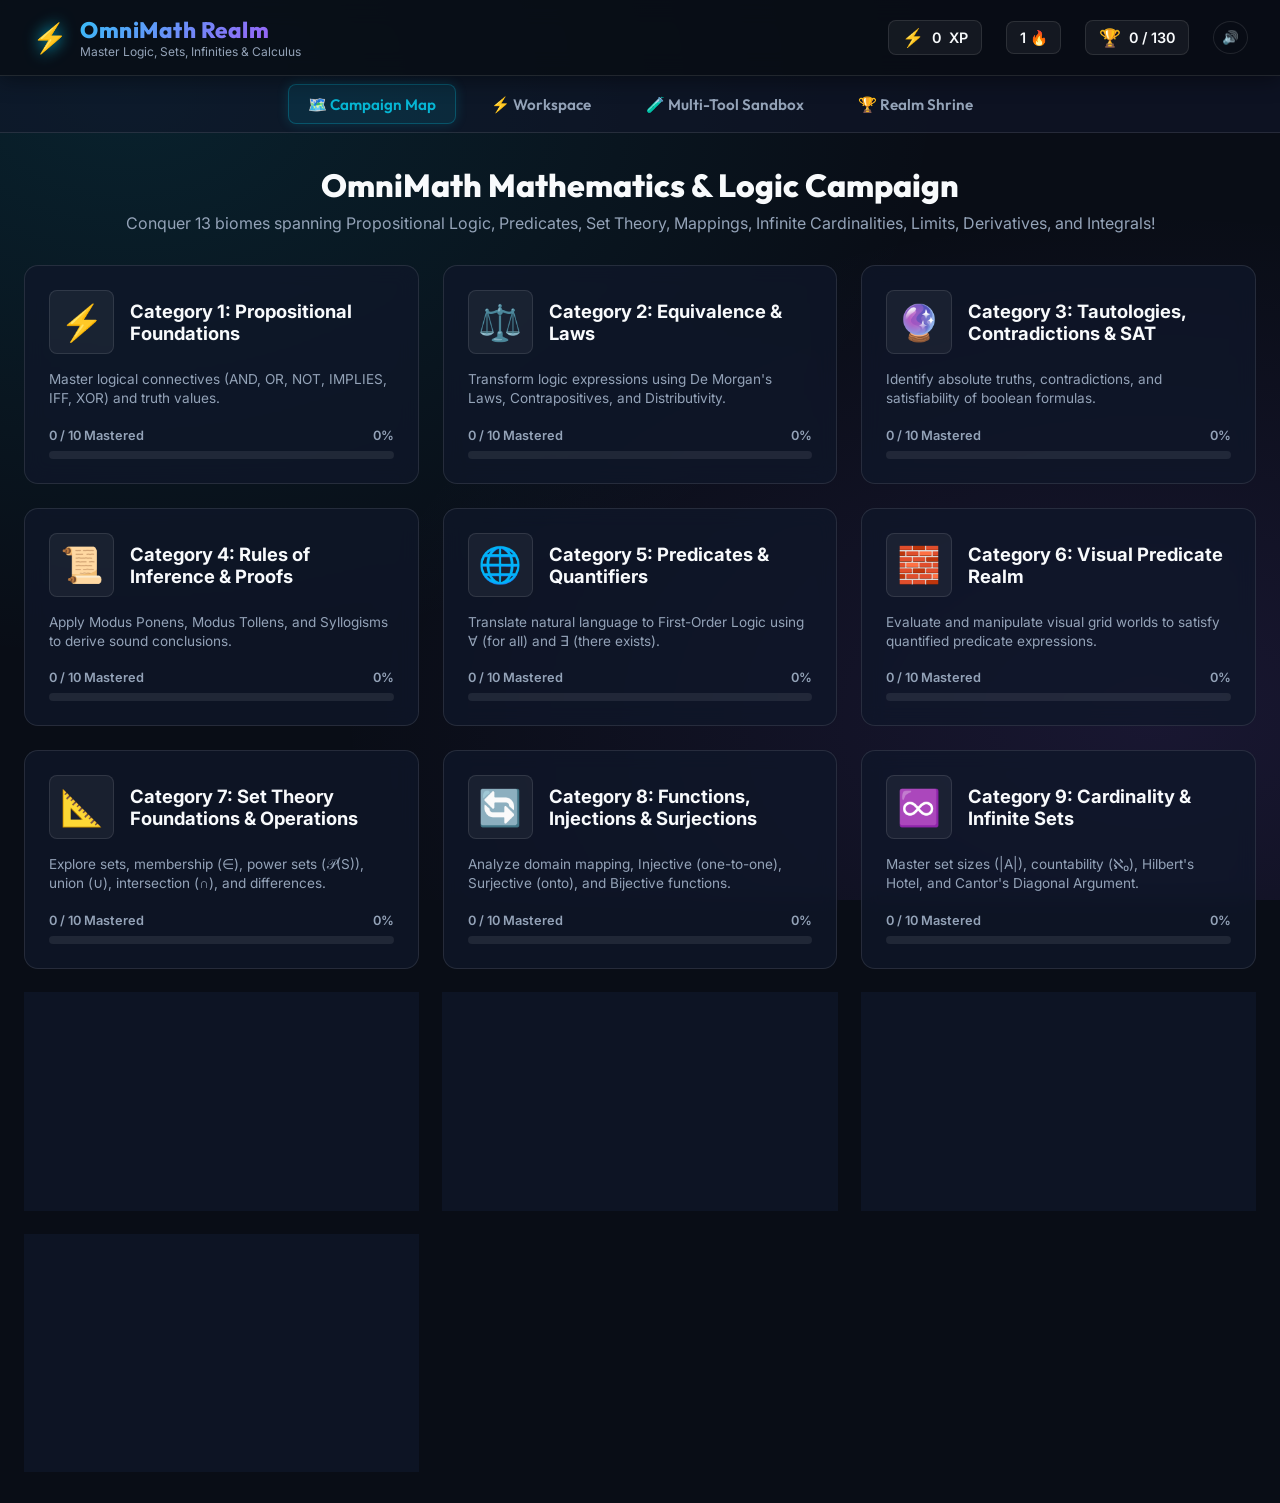
==== commit 1e746a0c: "feat: implement mobile-optimized layout with fixed bottom navigation and horizontal level carousel" ====
--- a/index.html
+++ b/index.html
@@ -3,14 +3,11 @@
 <head>
     <meta charset="UTF-8">
     <meta name="viewport" content="width=device-width, initial-scale=1.0">
-    <title>OmniMath Realm - eLearning App</title>
-    <meta name="description" content="A super portable offline eLearning application for mastering Propositional & Predicate Logic, Set Theory, Functions & Mappings, Cardinality & Infinities, and Calculus (Limits, Derivatives, Integrals). Shareable with zero prerequisites.">
-    
-    <!-- Google Fonts -->
+    <title>OmniMath Realm - Desktop Suite</title>
+    <meta name="description" content="Desktop-optimized eLearning web application for OmniMath Realm. Featuring split two-column workspace layouts and high-density wide grid views.">
     <link rel="preconnect" href="https://fonts.googleapis.com">
     <link rel="preconnect" href="https://fonts.gstatic.com" crossorigin>
     <link href="https://fonts.googleapis.com/css2?family=Inter:wght@400;500;600;700&family=JetBrains+Mono:wght@500;700&family=Outfit:wght@600;700;800&display=swap" rel="stylesheet">
-    
     <style>
 /* ==========================================================================
    Prop & Preds Logic Lair - Deep Dark Cyber Gothic Design System
@@ -803,12 +800,140 @@
     to { opacity: 1; transform: translateY(0); }
 }
 
+/* 3Blue1Brown / Manim Style Visual Intuition Card */
+.manim-card {
+    transition: all 0.3s ease;
+}
+
+.manim-card:hover {
+    box-shadow: 0 0 30px rgba(6, 182, 212, 0.25) !important;
+}
+
+.manim-x-slider, .riemann-n-slider {
+    height: 6px;
+    border-radius: 3px;
+    background: rgba(255, 255, 255, 0.1);
+    outline: none;
+}
+
+/* ==========================================================================
+   Mobile-Optimized Layout Styles (.mobile-app-layout)
+   ========================================================================== */
+body.mobile-app-layout {
+    padding-bottom: 70px;
+}
+
+body.mobile-app-layout .app-header {
+    padding: 0.75rem 1rem;
+}
+
+body.mobile-app-layout .logo-text h1 {
+    font-size: 1.1rem;
+}
+
+body.mobile-app-layout .logo-text p {
+    display: none;
+}
+
+body.mobile-app-layout .header-stats {
+    gap: 0.5rem;
+}
+
+body.mobile-app-layout .stat-pill {
+    padding: 0.3rem 0.6rem;
+    font-size: 0.8rem;
+}
+
+/* Fixed Bottom Mobile Navigation Bar */
+.mobile-bottom-nav {
+    position: fixed;
+    bottom: 0;
+    left: 0;
+    right: 0;
+    z-index: 200;
+    background: rgba(9, 13, 22, 0.95);
+    backdrop-filter: blur(16px);
+    border-top: 1px solid var(--border-color);
+    display: flex;
+    justify-content: space-around;
+    align-items: center;
+    padding: 0.5rem;
+    box-shadow: 0 -4px 20px rgba(0, 0, 0, 0.5);
+}
+
+.mobile-bottom-nav .nav-tab-btn {
+    flex-direction: column;
+    gap: 0.2rem;
+    padding: 0.4rem 0.75rem;
+    font-size: 0.75rem;
+}
+
+.mobile-bottom-nav .nav-tab-btn span {
+    font-size: 1.2rem;
+}
+
+/* Mobile Horizontal Level Chip Carousel */
+.mobile-level-carousel {
+    display: flex;
+    gap: 0.5rem;
+    overflow-x: auto;
+    padding: 0.5rem 0.25rem;
+    margin-bottom: 1rem;
+    -webkit-overflow-scrolling: touch;
+    scrollbar-width: none;
+}
+
+.mobile-level-carousel::-webkit-scrollbar {
+    display: none;
+}
+
+.mobile-level-chip {
+    flex: 0 0 auto;
+    background: rgba(15, 23, 42, 0.8);
+    border: 1px solid var(--border-color);
+    color: var(--text-muted);
+    font-family: var(--font-heading);
+    font-weight: 700;
+    font-size: 0.85rem;
+    padding: 0.5rem 0.9rem;
+    border-radius: 20px;
+    cursor: pointer;
+    white-space: nowrap;
+    display: flex;
+    align-items: center;
+    gap: 0.4rem;
+}
+
+.mobile-level-chip.active {
+    background: var(--primary);
+    color: #090d16;
+    border-color: var(--primary);
+    box-shadow: 0 0 10px var(--border-glow);
+}
+
+.mobile-level-chip.completed {
+    border-color: var(--success);
+}
+
+/* Mobile Touch Target Enforcements */
+body.mobile-app-layout .option-btn {
+    min-height: 48px;
+    font-size: 1rem;
+    padding: 0.75rem 1rem;
+}
+
+body.mobile-app-layout .btn {
+    min-height: 48px;
+    padding: 0.75rem 1.25rem;
+}
+
+
+
 
 
     </style>
 </head>
 <body>
-    <!-- Header / App Bar -->
     <header class="app-header">
         <div class="logo-container">
             <div class="logo-icon">⚡</div>
@@ -834,7 +959,6 @@
         </div>
     </header>
 
-    <!-- Navigation Bar -->
     <nav class="nav-bar">
         <button class="nav-tab-btn active" data-view="campaign">🗺️ Campaign Map</button>
         <button class="nav-tab-btn" data-view="workspace">⚡ Workspace</button>
@@ -842,9 +966,7 @@
         <button class="nav-tab-btn" data-view="stats">🏆 Realm Shrine</button>
     </nav>
 
-    <!-- Main Container -->
     <main class="main-container">
-        <!-- VIEW 1: CAMPAIGN MAP -->
         <section id="view-campaign" class="view-panel active">
             <div class="campaign-header">
                 <h2>OmniMath Mathematics & Logic Campaign</h2>
@@ -853,7 +975,6 @@
             <div class="categories-grid"></div>
         </section>
 
-        <!-- VIEW 2: WORKSPACE -->
         <section id="view-workspace" class="view-panel">
             <div class="workspace-layout">
                 <aside class="challenge-sidebar">
@@ -864,10 +985,7 @@
             </div>
         </section>
 
-        <!-- VIEW 3: SANDBOX -->
         <section id="view-sandbox" class="view-panel"></section>
-
-        <!-- VIEW 4: STATS & SHRINE -->
         <section id="view-stats" class="view-panel"></section>
     </main>
 
@@ -3613,6 +3731,399 @@
     }
 }
 
+/* --- MODULE: visual-intuition.js --- */
+/**
+ * Visual Intuition Engine for OmniMath Realm
+ * 3Blue1Brown (Manim) & Brilliant.org inspired interactive SVG/Canvas math graphics
+ */
+
+class VisualIntuitionEngine {
+    /**
+     * Render Interactive Tangent Line & Derivative Slope Graph (Manim Style)
+     */
+    static renderTangentGraph(container, fnType = 'x_squared', initialX = 1.5) {
+        if (!container) return;
+
+        container.innerHTML = `
+            <div class="manim-card" style="background: #0d1117; border: 1px solid rgba(6, 182, 212, 0.4); border-radius: 12px; padding: 1rem; color: #f8fafc; box-shadow: 0 0 25px rgba(6, 182, 212, 0.15);">
+                <div style="display: flex; justify-content: space-between; align-items: center; margin-bottom: 0.5rem;">
+                    <div style="font-weight: 700; color: #38bdf8; font-family: var(--font-heading); display: flex; align-items: center; gap: 0.5rem;">
+                        <span>📈 Manim Visual Intuition: Instantaneous Rate of Change</span>
+                    </div>
+                    <span class="manim-readout" style="background: rgba(132, 204, 22, 0.2); color: #a3e635; border: 1px solid #84cc16; padding: 0.2rem 0.6rem; border-radius: 6px; font-family: var(--font-code); font-size: 0.85rem; font-weight: 700;">f'(x) = Slope</span>
+                </div>
+
+                <div style="position: relative; width: 100%; height: 220px;">
+                    <canvas class="manim-canvas" style="width: 100%; height: 100%; display: block; border-radius: 8px; background: #06090e; border: 1px solid rgba(255, 255, 255, 0.08);"></canvas>
+                </div>
+
+                <div style="margin-top: 0.75rem; display: flex; align-items: center; gap: 1rem; flex-wrap: wrap;">
+                    <label style="font-size: 0.85rem; color: #94a3b8; font-weight: 600;">Slide Position x:</label>
+                    <input type="range" class="manim-x-slider" min="-3" max="3" step="0.05" value="${initialX}" style="flex: 1; accent-color: #84cc16; cursor: pointer;">
+                    <div class="manim-val-display" style="font-family: var(--font-code); font-weight: 700; color: #f8fafc; min-width: 140px; text-align: right;"></div>
+                </div>
+            </div>
+        `;
+
+        const canvas = container.querySelector('.manim-canvas');
+        const slider = container.querySelector('.manim-x-slider');
+        const valDisplay = container.querySelector('.manim-val-display');
+
+        const draw = () => {
+            if (!canvas) return;
+            const ctx = canvas.getContext('2d');
+            const dpr = window.devicePixelRatio || 1;
+            const rect = canvas.getBoundingClientRect();
+            
+            canvas.width = rect.width * dpr;
+            canvas.height = rect.height * dpr;
+            ctx.scale(dpr, dpr);
+
+            const width = rect.width;
+            const height = rect.height;
+
+            // Clear background
+            ctx.fillStyle = '#06090e';
+            ctx.fillRect(0, 0, width, height);
+
+            // Coordinate origin
+            const originX = width / 2;
+            const originY = height / 2 + 30;
+            const scaleX = width / 8;
+            const scaleY = height / 8;
+
+            // Grid lines
+            ctx.strokeStyle = 'rgba(255, 255, 255, 0.06)';
+            ctx.lineWidth = 1;
+            for (let x = -4; x <= 4; x += 1) {
+                const cx = originX + x * scaleX;
+                ctx.beginPath();
+                ctx.moveTo(cx, 0);
+                ctx.lineTo(cx, height);
+                ctx.stroke();
+            }
+            for (let y = -4; y <= 4; y += 1) {
+                const cy = originY - y * scaleY;
+                ctx.beginPath();
+                ctx.moveTo(0, cy);
+                ctx.lineTo(width, cy);
+                ctx.stroke();
+            }
+
+            // Axes
+            ctx.strokeStyle = 'rgba(255, 255, 255, 0.25)';
+            ctx.lineWidth = 1.5;
+            ctx.beginPath();
+            ctx.moveTo(0, originY);
+            ctx.lineTo(width, originY);
+            ctx.moveTo(originX, 0);
+            ctx.lineTo(originX, height);
+            ctx.stroke();
+
+            // Function evaluator: f(x) = x^2 / 2
+            const f = (x) => {
+                if (fnType === 'sin') return Math.sin(x) * 1.5;
+                if (fnType === 'cubic') return 0.2 * (x * x * x) - x;
+                return 0.5 * x * x;
+            };
+
+            const df = (x) => {
+                if (fnType === 'sin') return Math.cos(x) * 1.5;
+                if (fnType === 'cubic') return 0.6 * (x * x) - 1;
+                return x;
+            };
+
+            // Draw Curve (Glowing Cyan)
+            ctx.shadowBlur = 10;
+            ctx.shadowColor = '#06b6d4';
+            ctx.strokeStyle = '#38bdf8';
+            ctx.lineWidth = 3;
+            ctx.beginPath();
+            let first = true;
+            for (let px = -4; px <= 4; px += 0.05) {
+                const py = f(px);
+                const cx = originX + px * scaleX;
+                const cy = originY - py * scaleY;
+                if (first) { ctx.moveTo(cx, cy); first = false; }
+                else { ctx.lineTo(cx, cy); }
+            }
+            ctx.stroke();
+            ctx.shadowBlur = 0;
+
+            // Target X position from slider
+            const curX = parseFloat(slider.value);
+            const curY = f(curX);
+            const slope = df(curX);
+
+            const ptX = originX + curX * scaleX;
+            const ptY = originY - curY * scaleY;
+
+            // Draw Tangent Line (Glowing Lime)
+            ctx.shadowBlur = 12;
+            ctx.shadowColor = '#84cc16';
+            ctx.strokeStyle = '#a3e635';
+            ctx.lineWidth = 2.5;
+
+            const tLen = 2.5;
+            const x1 = curX - tLen;
+            const y1 = curY - slope * tLen;
+            const x2 = curX + tLen;
+            const y2 = curY + slope * tLen;
+
+            ctx.beginPath();
+            ctx.moveTo(originX + x1 * scaleX, originY - y1 * scaleY);
+            ctx.lineTo(originX + x2 * scaleX, originY - y2 * scaleY);
+            ctx.stroke();
+            ctx.shadowBlur = 0;
+
+            // Point on Curve
+            ctx.fillStyle = '#fde047';
+            ctx.shadowBlur = 15;
+            ctx.shadowColor = '#f59e0b';
+            ctx.beginPath();
+            ctx.arc(ptX, ptY, 6, 0, Math.PI * 2);
+            ctx.fill();
+            ctx.shadowBlur = 0;
+
+            // Update readout
+            valDisplay.innerHTML = `x = ${curX.toFixed(2)} | <span style="color: #a3e635;">m = ${slope.toFixed(2)}</span>`;
+        };
+
+        slider.addEventListener('input', draw);
+        window.addEventListener('resize', draw);
+        setTimeout(draw, 50);
+    }
+
+    /**
+     * Render Interactive Riemann Sum Area Accumulator (3Blue1Brown Style)
+     */
+    static renderRiemannArea(container, a = 0, b = 3, initialN = 8) {
+        if (!container) return;
+
+        container.innerHTML = `
+            <div class="manim-card" style="background: #0d1117; border: 1px solid rgba(99, 102, 241, 0.4); border-radius: 12px; padding: 1rem; color: #f8fafc; box-shadow: 0 0 25px rgba(99, 102, 241, 0.15);">
+                <div style="display: flex; justify-content: space-between; align-items: center; margin-bottom: 0.5rem;">
+                    <div style="font-weight: 700; color: #818cf8; font-family: var(--font-heading);">
+                        <span>∫ Manim Visual Intuition: Riemann Area Accumulation (dx → 0)</span>
+                    </div>
+                    <span class="riemann-readout" style="background: rgba(99, 102, 241, 0.2); color: #a5b4fc; border: 1px solid #6366f1; padding: 0.2rem 0.6rem; border-radius: 6px; font-family: var(--font-code); font-size: 0.85rem; font-weight: 700;">∫ f(x) dx</span>
+                </div>
+
+                <div style="position: relative; width: 100%; height: 220px;">
+                    <canvas class="riemann-canvas" style="width: 100%; height: 100%; display: block; border-radius: 8px; background: #06090e; border: 1px solid rgba(255, 255, 255, 0.08);"></canvas>
+                </div>
+
+                <div style="margin-top: 0.75rem; display: flex; align-items: center; gap: 1rem; flex-wrap: wrap;">
+                    <label style="font-size: 0.85rem; color: #94a3b8; font-weight: 600;">Subdivisions N (dx = Δx):</label>
+                    <input type="range" class="riemann-n-slider" min="2" max="60" step="1" value="${initialN}" style="flex: 1; accent-color: #6366f1; cursor: pointer;">
+                    <div class="riemann-val-display" style="font-family: var(--font-code); font-weight: 700; color: #f8fafc; min-width: 140px; text-align: right;"></div>
+                </div>
+            </div>
+        `;
+
+        const canvas = container.querySelector('.riemann-canvas');
+        const slider = container.querySelector('.riemann-n-slider');
+        const valDisplay = container.querySelector('.riemann-val-display');
+
+        const draw = () => {
+            if (!canvas) return;
+            const ctx = canvas.getContext('2d');
+            const dpr = window.devicePixelRatio || 1;
+            const rect = canvas.getBoundingClientRect();
+            
+            canvas.width = rect.width * dpr;
+            canvas.height = rect.height * dpr;
+            ctx.scale(dpr, dpr);
+
+            const width = rect.width;
+            const height = rect.height;
+
+            ctx.fillStyle = '#06090e';
+            ctx.fillRect(0, 0, width, height);
+
+            const originX = 50;
+            const originY = height - 40;
+            const scaleX = (width - 80) / 4;
+            const scaleY = (height - 60) / 5;
+
+            // f(x) = 0.5 x^2
+            const f = (x) => 0.4 * x * x;
+
+            const N = parseInt(slider.value);
+            const dx = (b - a) / N;
+
+            let approxArea = 0;
+
+            // Draw Riemann Rectangles
+            ctx.fillStyle = 'rgba(99, 102, 241, 0.35)';
+            ctx.strokeStyle = 'rgba(165, 180, 252, 0.6)';
+            ctx.lineWidth = N > 35 ? 0.5 : 1;
+
+            for (let i = 0; i < N; i++) {
+                const xLeft = a + i * dx;
+                const hVal = f(xLeft);
+                approxArea += hVal * dx;
+
+                const rx = originX + xLeft * scaleX;
+                const ry = originY - hVal * scaleY;
+                const rw = dx * scaleX;
+                const rh = hVal * scaleY;
+
+                ctx.fillRect(rx, ry, rw, rh);
+                ctx.strokeRect(rx, ry, rw, rh);
+            }
+
+            // Draw Curve
+            ctx.shadowBlur = 10;
+            ctx.shadowColor = '#6366f1';
+            ctx.strokeStyle = '#818cf8';
+            ctx.lineWidth = 3;
+            ctx.beginPath();
+            let first = true;
+            for (let px = 0; px <= 3.8; px += 0.05) {
+                const py = f(px);
+                const cx = originX + px * scaleX;
+                const cy = originY - py * scaleY;
+                if (first) { ctx.moveTo(cx, cy); first = false; }
+                else { ctx.lineTo(cx, cy); }
+            }
+            ctx.stroke();
+            ctx.shadowBlur = 0;
+
+            // Exact integral of 0.4 x^2 from 0 to 3 = 0.4 * 3^3 / 3 = 3.6
+            const exactArea = 3.6;
+
+            valDisplay.innerHTML = `N = ${N} | Area ≈ <span style="color: #818cf8;">${approxArea.toFixed(3)}</span> (Exact: ${exactArea.toFixed(2)})`;
+        };
+
+        slider.addEventListener('input', draw);
+        window.addEventListener('resize', draw);
+        setTimeout(draw, 50);
+    }
+
+    /**
+     * Render SVG Venn Diagram with Glowing Highlights
+     */
+    static renderVennDiagramSVG(container, setA = ['1', '2', '3', '4'], setB = ['3', '4', '5', '6'], operation = 'union') {
+        if (!container) return;
+
+        const aOnly = setA.filter(x => !setB.includes(x));
+        const bOnly = setB.filter(x => !setA.includes(x));
+        const both = setA.filter(x => setB.includes(x));
+
+        let highlightA = operation === 'union' || operation === 'difference' || operation === 'symmetric_difference';
+        let highlightB = operation === 'union' || operation === 'symmetric_difference';
+        let highlightBoth = operation === 'union' || operation === 'intersection';
+
+        if (operation === 'difference') {
+            highlightA = true;
+            highlightBoth = false;
+            highlightB = false;
+        }
+
+        container.innerHTML = `
+            <div class="manim-card" style="background: #0d1117; border: 1px solid rgba(2, 132, 199, 0.4); border-radius: 12px; padding: 1rem; color: #f8fafc;">
+                <div style="font-weight: 700; color: #38bdf8; margin-bottom: 0.5rem; font-family: var(--font-heading);">
+                    📐 Interactive Venn Diagram Graphic
+                </div>
+
+                <svg viewBox="0 0 400 200" style="width: 100%; height: 180px; filter: drop-shadow(0 0 8px rgba(2, 132, 199, 0.3));">
+                    <!-- Circle A -->
+                    <circle cx="150" cy="100" r="70" 
+                            fill="${highlightA ? 'rgba(6, 182, 212, 0.35)' : 'rgba(255,255,255,0.05)'}" 
+                            stroke="#06b6d4" stroke-width="3" />
+
+                    <!-- Circle B -->
+                    <circle cx="250" cy="100" r="70" 
+                            fill="${highlightB ? 'rgba(168, 85, 247, 0.35)' : 'rgba(255,255,255,0.05)'}" 
+                            stroke="#a855f7" stroke-width="3" />
+
+                    <!-- Labels -->
+                    <text x="110" y="50" fill="#38bdf8" font-weight="700" font-size="16">Set A</text>
+                    <text x="260" y="50" fill="#c084fc" font-weight="700" font-size="16">Set B</text>
+
+                    <!-- Elements in A Only -->
+                    <text x="115" y="105" fill="#f8fafc" font-weight="600" font-size="14" text-anchor="middle">{ ${aOnly.join(', ')} }</text>
+
+                    <!-- Shared Elements A ∩ B -->
+                    <text x="200" y="105" fill="${highlightBoth ? '#fde047' : '#94a3b8'}" font-weight="700" font-size="14" text-anchor="middle">{ ${both.join(', ')} }</text>
+
+                    <!-- Elements in B Only -->
+                    <text x="285" y="105" fill="#f8fafc" font-weight="600" font-size="14" text-anchor="middle">{ ${bOnly.join(', ')} }</text>
+                </svg>
+            </div>
+        `;
+    }
+
+    /**
+     * Render SVG Vector Mapping Graph (Domain -> Codomain Arrow Network)
+     */
+    static renderMappingGraphSVG(container, domain = ['1', '2', '3'], codomain = ['A', 'B', 'C', 'D'], mapping = { '1': 'A', '2': 'B', '3': 'C' }) {
+        if (!container) return;
+
+        let svgHtml = `
+            <div class="manim-card" style="background: #0d1117; border: 1px solid rgba(168, 85, 247, 0.4); border-radius: 12px; padding: 1rem; color: #f8fafc;">
+                <div style="font-weight: 700; color: #c084fc; margin-bottom: 0.5rem; font-family: var(--font-heading);">
+                    🔄 Vector Arrow Mapping Network (f: X → Y)
+                </div>
+
+                <svg viewBox="0 0 400 220" style="width: 100%; height: 200px;">
+                    <defs>
+                        <marker id="arrow" viewBox="0 0 10 10" refX="6" refY="5" markerWidth="6" markerHeight="6" orient="auto-start-reverse">
+                            <path d="M 0 0 L 10 5 L 0 10 z" fill="#a855f7" />
+                        </marker>
+                    </defs>
+
+                    <!-- Domain Oval -->
+                    <rect x="30" y="20" width="100" height="180" rx="30" fill="rgba(6, 182, 212, 0.08)" stroke="#06b6d4" stroke-width="2" />
+                    <text x="80" y="42" fill="#38bdf8" font-weight="700" font-size="14" text-anchor="middle">Domain X</text>
+
+                    <!-- Codomain Oval -->
+                    <rect x="270" y="20" width="100" height="180" rx="30" fill="rgba(168, 85, 247, 0.08)" stroke="#a855f7" stroke-width="2" />
+                    <text x="320" y="42" fill="#c084fc" font-weight="700" font-size="14" text-anchor="middle">Codomain Y</text>
+        `;
+
+        // Domain nodes
+        const domStep = 130 / (domain.length || 1);
+        const domCoords = {};
+        domain.forEach((d, idx) => {
+            const y = 70 + idx * domStep;
+            domCoords[d] = { x: 100, y };
+            svgHtml += `
+                <circle cx="100" cy="${y}" r="14" fill="#090d16" stroke="#38bdf8" stroke-width="2" />
+                <text x="100" y="${y + 5}" fill="#f8fafc" font-weight="700" font-size="13" text-anchor="middle">${d}</text>
+            `;
+        });
+
+        // Codomain nodes
+        const codStep = 130 / (codomain.length || 1);
+        const codCoords = {};
+        codomain.forEach((c, idx) => {
+            const y = 70 + idx * codStep;
+            codCoords[c] = { x: 270, y };
+            svgHtml += `
+                <circle cx="270" cy="${y}" r="14" fill="#090d16" stroke="#c084fc" stroke-width="2" />
+                <text x="270" y="${y + 5}" fill="#f8fafc" font-weight="700" font-size="13" text-anchor="middle">${c}</text>
+            `;
+        });
+
+        // Arrows
+        Object.entries(mapping).forEach(([domVal, codVal]) => {
+            const src = domCoords[domVal];
+            const tgt = codCoords[codVal];
+            if (src && tgt) {
+                svgHtml += `
+                    <line x1="${src.x + 14}" y1="${src.y}" x2="${tgt.x - 14}" y2="${tgt.y}" 
+                          stroke="#a855f7" stroke-width="2.5" marker-end="url(#arrow)" />
+                `;
+            }
+        });
+
+        svgHtml += `</svg></div>`;
+        container.innerHTML = svgHtml;
+    }
+}
+
 /* --- MODULE: sandbox.js --- */
 class SandboxView {
     static init(containerEl) {
@@ -3711,6 +4222,8 @@
                     <button class="btn btn-primary" id="btn-eval-set" style="margin-top: 1rem;">Compute Set Operation</button>
                 </div>
 
+                <div id="set-graphics-container" style="margin-top: 1rem;"></div>
+
                 <div id="set-results" class="results-card hidden">
                     <div id="set-status-box"></div>
                 </div>
@@ -3731,6 +4244,8 @@
                     <button class="btn btn-primary" id="btn-eval-fn" style="margin-top: 1rem;">Analyze Function Properties</button>
                 </div>
 
+                <div id="fn-graphics-container" style="margin-top: 1rem;"></div>
+
                 <div id="fn-results" class="results-card hidden">
                     <div id="fn-status-box"></div>
                 </div>
@@ -3739,44 +4254,16 @@
             <!-- CALCULUS & RATES VISUALIZER TOOL -->
             <div class="sandbox-panel" id="calculus-tool">
                 <div class="input-card">
-                    <label>Polynomial Term <code>c · xⁿ</code> (Enter Coefficient c and Exponent n):</label>
-                    <div style="display: flex; gap: 1rem; margin-top: 0.5rem; flex-wrap: wrap;">
-                        <div style="flex: 1; min-width: 120px;">
-                            <label style="font-size: 0.85rem;">Coefficient (c):</label>
-                            <input type="number" id="calc-coef" value="3" step="any">
-                        </div>
-                        <div style="flex: 1; min-width: 120px;">
-                            <label style="font-size: 0.85rem;">Exponent (n):</label>
-                            <input type="number" id="calc-power" value="2" step="any">
-                        </div>
-                    </div>
-
-                    <label style="margin-top: 1rem;">Select Calculus Analysis:</label>
+                    <label>Select Calculus Manim Graphic Mode:</label>
                     <select id="calc-mode-select" class="form-select">
-                        <option value="derivative">Power Rule Derivative: d/dx [c · xⁿ]</option>
-                        <option value="limit">Limit at Point: lim_{x → a} (c · xⁿ)</option>
-                        <option value="integral">Definite Integral Area: ∫ₐᵇ (c · xⁿ) dx</option>
+                        <option value="derivative">Tangent Line & Slope f'(x) (Manim Graphic)</option>
+                        <option value="integral">Riemann Sum Area Accumulation (dx → 0)</option>
                     </select>
 
-                    <div id="calc-extra-params" style="margin-top: 1rem;">
-                        <div id="calc-param-point">
-                            <label style="font-size: 0.85rem;">Target Point (a):</label>
-                            <input type="number" id="calc-target-x" value="4" step="any">
-                        </div>
-                        <div id="calc-param-bounds" class="hidden" style="display: flex; gap: 1rem;">
-                            <div style="flex: 1;">
-                                <label style="font-size: 0.85rem;">Lower Bound (a):</label>
-                                <input type="number" id="calc-bound-a" value="0" step="any">
-                            </div>
-                            <div style="flex: 1;">
-                                <label style="font-size: 0.85rem;">Upper Bound (b):</label>
-                                <input type="number" id="calc-bound-b" value="3" step="any">
-                            </div>
-                        </div>
-                    </div>
-
-                    <button class="btn btn-primary" id="btn-eval-calc" style="margin-top: 1rem;">Compute Calculus Result</button>
+                    <button class="btn btn-primary" id="btn-eval-calc" style="margin-top: 1rem;">Render Manim Visualizer</button>
                 </div>
+
+                <div id="calc-graphics-container" style="margin-top: 1.5rem;"></div>
 
                 <div id="calc-results" class="results-card hidden">
                     <div id="calc-status-box"></div>
@@ -3834,36 +4321,18 @@
         // Set Theory Visualizer
         const setBtn = containerEl.querySelector('#btn-eval-set');
         setBtn.addEventListener('click', () => this.runSetEval(containerEl));
+        this.runSetEval(containerEl);
 
         // Function Mapping Inspector
         const fnBtn = containerEl.querySelector('#btn-eval-fn');
         fnBtn.addEventListener('click', () => this.runFunctionEval(containerEl));
-
-        // Calculus Visualizer Mode Switch
-        const calcModeSelect = containerEl.querySelector('#calc-mode-select');
-        const paramPoint = containerEl.querySelector('#calc-param-point');
-        const paramBounds = containerEl.querySelector('#calc-param-bounds');
-
-        if (calcModeSelect) {
-            calcModeSelect.addEventListener('change', () => {
-                const mode = calcModeSelect.value;
-                if (mode === 'integral') {
-                    paramPoint.classList.add('hidden');
-                    paramBounds.classList.remove('hidden');
-                } else if (mode === 'limit') {
-                    paramPoint.classList.remove('hidden');
-                    paramBounds.classList.add('hidden');
-                } else {
-                    paramPoint.classList.add('hidden');
-                    paramBounds.classList.add('hidden');
-                }
-            });
-        }
+        this.runFunctionEval(containerEl);
 
         // Calculus Visualizer Compute
         const calcBtn = containerEl.querySelector('#btn-eval-calc');
         if (calcBtn) {
             calcBtn.addEventListener('click', () => this.runCalculusEval(containerEl));
+            this.runCalculusEval(containerEl);
         }
     }
 
@@ -3974,6 +4443,7 @@
         const strA = containerEl.querySelector('#set-input-a').value.trim();
         const strB = containerEl.querySelector('#set-input-b').value.trim();
         const op = containerEl.querySelector('#set-op-select').value;
+        const graphicsContainer = containerEl.querySelector('#set-graphics-container');
         const resultsCard = containerEl.querySelector('#set-results');
         const statusBox = containerEl.querySelector('#set-status-box');
 
@@ -3983,6 +4453,8 @@
         try {
             const resultSet = Evaluator.evaluateSetOperation(op, setA, setB);
             resultsCard.classList.remove('hidden');
+
+            VisualIntuitionEngine.renderVennDiagramSVG(graphicsContainer, setA, setB, op);
 
             const opNames = {
                 union: 'A ∪ B (Union)',
@@ -3991,19 +4463,10 @@
                 symmetric_difference: 'A Δ B (Symmetric Difference)'
             };
 
-            const aOnly = setA.filter(x => !setB.includes(x));
-            const bOnly = setB.filter(x => !setA.includes(x));
-            const both = setA.filter(x => setB.includes(x));
-
             statusBox.className = 'status-box status-success';
             statusBox.innerHTML = `
                 <h3>Result for ${opNames[op] || op}</h3>
                 <p class="set-result-formula">Resulting Set: <code>{ ${resultSet.join(', ')} }</code> (Cardinality = ${resultSet.length})</p>
-                <div class="venn-breakdown" style="margin-top: 1rem; font-size: 0.9rem;">
-                    <div><strong>A Only ({ ${aOnly.join(', ')} })</strong></div>
-                    <div><strong>Shared A ∩ B ({ ${both.join(', ')} })</strong></div>
-                    <div><strong>B Only ({ ${bOnly.join(', ')} })</strong></div>
-                </div>
             `;
         } catch (err) {
             resultsCard.classList.remove('hidden');
@@ -4016,6 +4479,7 @@
         const strDomain = containerEl.querySelector('#fn-domain-input').value.trim();
         const strCodomain = containerEl.querySelector('#fn-codomain-input').value.trim();
         const strMapping = containerEl.querySelector('#fn-mapping-input').value.trim();
+        const graphicsContainer = containerEl.querySelector('#fn-graphics-container');
         const resultsCard = containerEl.querySelector('#fn-results');
         const statusBox = containerEl.querySelector('#fn-status-box');
 
@@ -4036,6 +4500,8 @@
         try {
             const res = Evaluator.checkFunctionProperties(domain, codomain, mapping);
             resultsCard.classList.remove('hidden');
+
+            VisualIntuitionEngine.renderMappingGraphSVG(graphicsContainer, domain, codomain, mapping);
 
             statusBox.className = 'status-box status-success';
             statusBox.innerHTML = `
@@ -4056,47 +4522,16 @@
     }
 
     static runCalculusEval(containerEl) {
-        const coef = parseFloat(containerEl.querySelector('#calc-coef').value) || 0;
-        const power = parseFloat(containerEl.querySelector('#calc-power').value) || 0;
-        const mode = containerEl.querySelector('#calc-mode-select').value;
-        const resultsCard = containerEl.querySelector('#calc-results');
-        const statusBox = containerEl.querySelector('#calc-status-box');
-
-        try {
-            resultsCard.classList.remove('hidden');
-            statusBox.className = 'status-box status-success';
-
-            if (mode === 'derivative') {
-                const res = Evaluator.evaluatePowerRuleDerivative(coef, power);
-                const formulaStr = `${coef}x^${power}`;
-                const derivStr = `${res.coef}x^${res.power}`;
-                statusBox.innerHTML = `
-                    <h3>📈 Power Rule Derivative</h3>
-                    <p>Function: <code>f(x) = ${formulaStr}</code></p>
-                    <p style="margin-top: 0.5rem; font-size: 1.1rem; color: #84cc16;">Derivative: <code>f'(x) = ${derivStr}</code></p>
-                `;
-            } else if (mode === 'limit') {
-                const targetX = parseFloat(containerEl.querySelector('#calc-target-x').value) || 0;
-                const limitVal = Evaluator.evaluatePolynomialLimit(coef, power, targetX);
-                statusBox.innerHTML = `
-                    <h3>🌌 Limit Evaluation</h3>
-                    <p>Formula: <code>lim_{x → ${targetX}} (${coef}x^${power})</code></p>
-                    <p style="margin-top: 0.5rem; font-size: 1.1rem; color: #f59e0b;">Limit Value L = <strong>${limitVal}</strong></p>
-                `;
-            } else if (mode === 'integral') {
-                const a = parseFloat(containerEl.querySelector('#calc-bound-a').value) || 0;
-                const b = parseFloat(containerEl.querySelector('#calc-bound-b').value) || 0;
-                const areaVal = Evaluator.evaluateDefiniteIntegralPowerRule(coef, power, a, b);
-                statusBox.innerHTML = `
-                    <h3>∫ Definite Integral (Net Area)</h3>
-                    <p>Integral: <code>∫_{${a}}^{${b}} (${coef}x^${power}) dx</code></p>
-                    <p style="margin-top: 0.5rem; font-size: 1.1rem; color: #6366f1;">Net Area = <strong>${areaVal.toFixed(4)}</strong></p>
-                `;
-            }
-        } catch (err) {
-            resultsCard.classList.remove('hidden');
-            statusBox.className = 'status-box status-danger';
-            statusBox.innerHTML = `<p>⚠️ ${this.escapeHTML(err.message)}</p>`;
+        const modeSelect = containerEl.querySelector('#calc-mode-select');
+        const mode = modeSelect ? modeSelect.value : 'derivative';
+        const graphicsContainer = containerEl.querySelector('#calc-graphics-container');
+
+        if (!graphicsContainer) return;
+
+        if (mode === 'integral') {
+            VisualIntuitionEngine.renderRiemannArea(graphicsContainer, 0, 3, 8);
+        } else {
+            VisualIntuitionEngine.renderTangentGraph(graphicsContainer, 'x_squared', 1.5);
         }
     }
 }
@@ -4173,8 +4608,8 @@
 
     switchView(viewId) {
         this.navBtns.forEach(b => b.classList.remove('active'));
-        const activeNav = Array.from(this.navBtns).find(b => b.getAttribute('data-view') === viewId);
-        if (activeNav) activeNav.classList.add('active');
+        const activeNav = Array.from(this.navBtns).filter(b => b.getAttribute('data-view') === viewId);
+        activeNav.forEach(n => n.classList.add('active'));
 
         [this.viewCampaign, this.viewWorkspace, this.viewSandbox, this.viewStats].forEach(v => {
             if (v) v.classList.remove('active');
@@ -4283,9 +4718,10 @@
 
         const catChallenges = CHALLENGES.filter(c => c.categoryId === this.currentCategory.id);
         const sidebarList = this.viewWorkspace.querySelector('.challenge-list');
+        const mobileCarousel = this.viewWorkspace.querySelector('.mobile-level-carousel');
         const mainArea = this.viewWorkspace.querySelector('.challenge-main-area');
 
-        // Sidebar List
+        // Sidebar List (Desktop)
         if (sidebarList) {
             sidebarList.innerHTML = '';
             catChallenges.forEach((ch, idx) => {
@@ -4306,6 +4742,30 @@
                 });
 
                 sidebarList.appendChild(btn);
+            });
+        }
+
+        // Horizontal Carousel (Mobile)
+        if (mobileCarousel) {
+            mobileCarousel.innerHTML = '';
+            catChallenges.forEach((ch, idx) => {
+                const isCompleted = this.userState.completedChallenges.includes(ch.id);
+                const isActive = idx === this.currentChallengeIndex;
+
+                const chip = document.createElement('button');
+                chip.className = `mobile-level-chip ${isActive ? 'active' : ''} ${isCompleted ? 'completed' : ''}`;
+                chip.innerHTML = `
+                    <span>#${idx + 1}</span>
+                    <span>${isCompleted ? '✅' : ''}</span>
+                `;
+
+                chip.addEventListener('click', () => {
+                    SoundEffects.playClick();
+                    this.currentChallengeIndex = idx;
+                    this.renderWorkspace();
+                });
+
+                mobileCarousel.appendChild(chip);
             });
         }
 
@@ -4345,6 +4805,12 @@
                     <div style="font-size: 0.95rem; line-height: 1.6; color: var(--text-main);">${ch.learningInfo}</div>
                 </div>
             `;
+        }
+
+        // Add Manim Visual Intuition Container if applicable
+        const hasVisualGraphic = ['cat_limits', 'cat_derivatives', 'cat_integrals', 'cat_set_theory', 'cat_functions'].includes(ch.categoryId);
+        if (hasVisualGraphic) {
+            contentHtml += `<div id="ch-visual-intuition-container" style="margin: 1rem 0;"></div>`;
         }
 
         contentHtml += `<p class="challenge-prompt" style="font-size: 1.1rem; font-weight: 600; margin: 1rem 0;">${ch.prompt}</p>`;
@@ -4392,6 +4858,22 @@
         </div>`;
 
         containerEl.innerHTML = contentHtml;
+
+        // Render Visual Intuition Graphic
+        if (hasVisualGraphic) {
+            const visualBox = containerEl.querySelector('#ch-visual-intuition-container');
+            if (visualBox) {
+                if (ch.categoryId === 'cat_limits' || ch.categoryId === 'cat_derivatives') {
+                    VisualIntuitionEngine.renderTangentGraph(visualBox, 'x_squared', 1.5);
+                } else if (ch.categoryId === 'cat_integrals') {
+                    VisualIntuitionEngine.renderRiemannArea(visualBox, 0, 3, 8);
+                } else if (ch.categoryId === 'cat_set_theory') {
+                    VisualIntuitionEngine.renderVennDiagramSVG(visualBox, ['1', '2', '3', '4'], ['3', '4', '5', '6'], 'intersection');
+                } else if (ch.categoryId === 'cat_functions') {
+                    VisualIntuitionEngine.renderMappingGraphSVG(visualBox, ['1', '2', '3'], ['A', 'B', 'C', 'D'], { '1': 'A', '2': 'B', '3': 'C' });
+                }
+            }
+        }
 
         // Attach On-Screen Keyboard if applicable
         if (ch.type === 'equivalence_input') {
